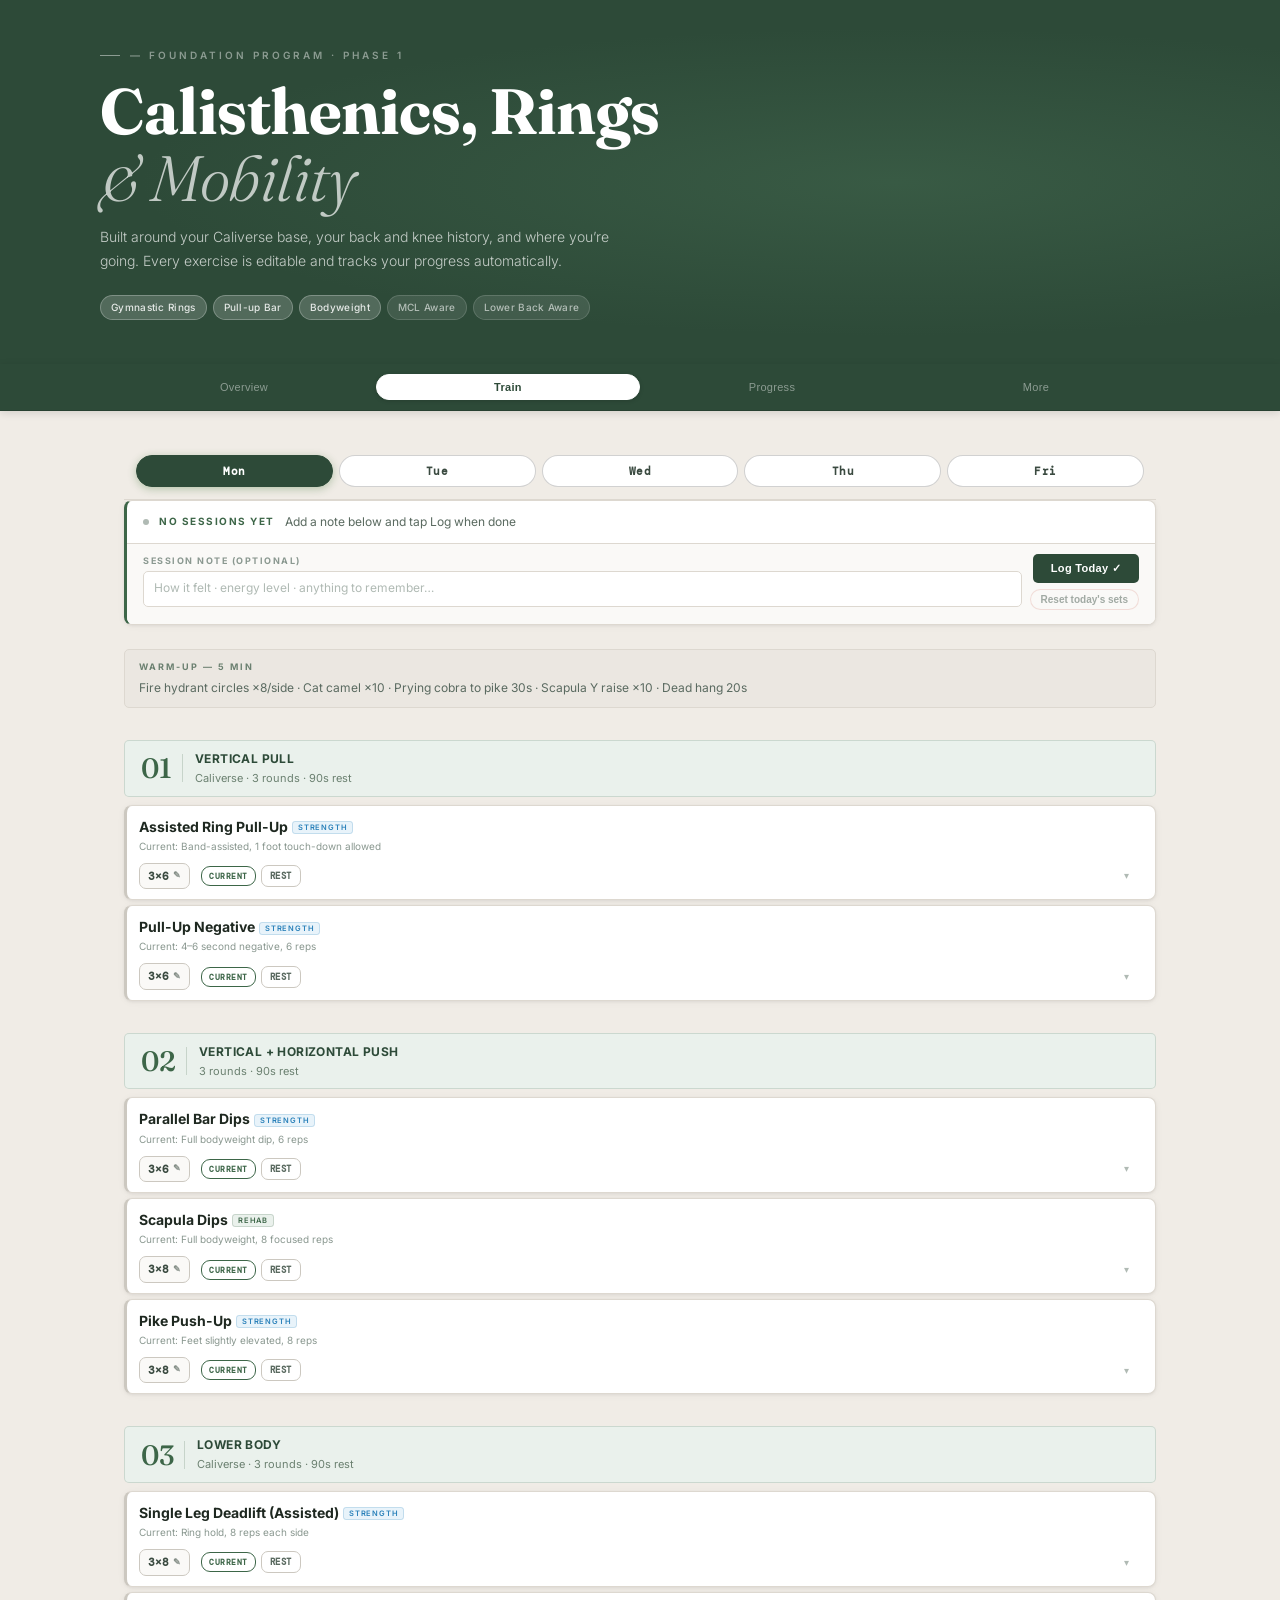
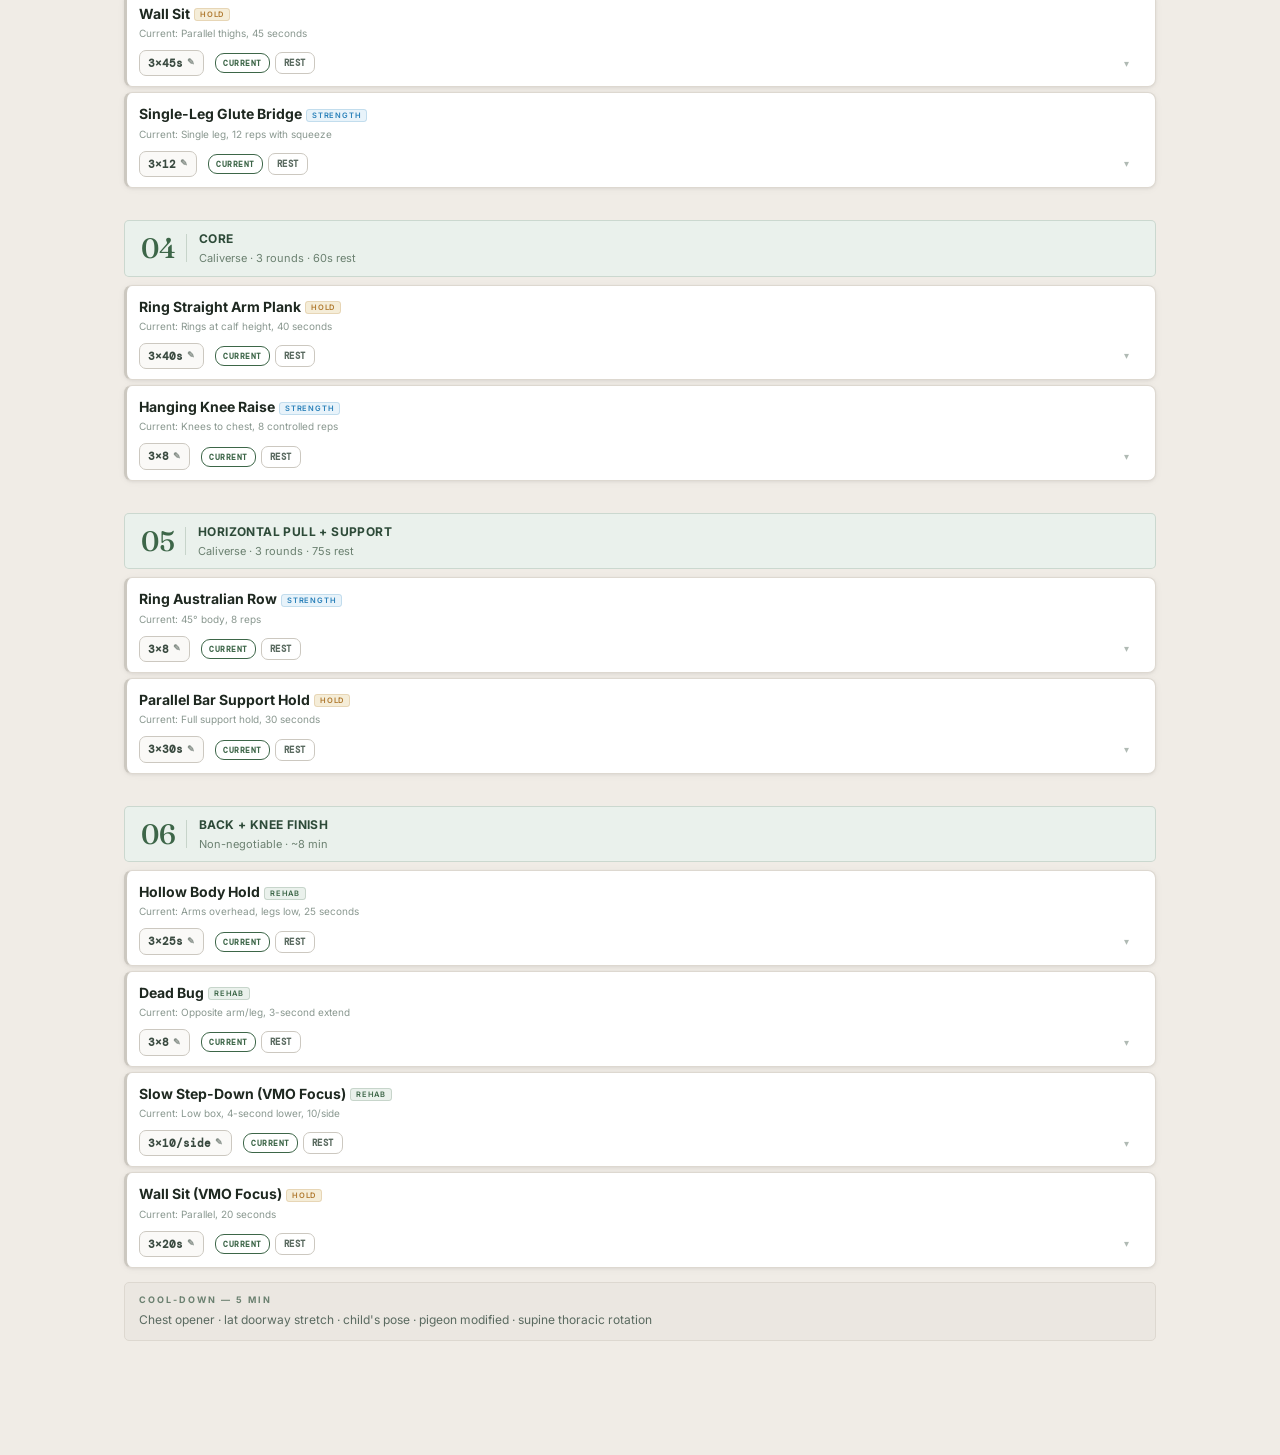
==== fighter-app.html @ eecbc91e "Add files via upload" ====
<!DOCTYPE html>
<html lang="en">
<head>
<meta charset="UTF-8">
<meta name="viewport" content="width=device-width, initial-scale=1.0, viewport-fit=cover, user-scalable=no">
<meta name="mobile-web-app-capable" content="yes">
<meta name="apple-mobile-web-app-capable" content="yes">
<meta name="apple-mobile-web-app-status-bar-style" content="black-translucent">
<meta name="apple-mobile-web-app-title" content="Fighter">
<meta name="theme-color" content="#2d4a38">
<link rel="manifest" href="[data-uri]">
<title>Fighter App</title>
<link href="https://fonts.googleapis.com/css2?family=Inter:wght@300;400;500;600;700&family=Fraunces:ital,opsz,wght@0,9..144,300;0,9..144,500;0,9..144,700;1,9..144,400&family=DM+Mono:wght@400;500&display=swap" rel="stylesheet">
<style>

:root {
  --bg:        #f0ece6;
  --bg2:       #ebe7e1;
  --surface:   #ffffff;
  --surface2:  #faf9f7;
  --border:    #ddd8d0;
  --border2:   #ccc8c0;
  --green-dk:  #2d4a38;
  --green-md:  #3d6648;
  --green-lt:  #5a8a68;
  --green-bg:  #eaf1ec;
  --green-bg2: #d8ead e;
  --sage:      #6b8070;
  --sage-lt:   #8fa89a;
  --stone:     #7a6e60;
  --stone-lt:  #a09888;
  --cream:     #f5f0e8;
  --text:      #1e2820;
  --text2:     #3a4a40;
  --text3:     #5a6a60;
  --muted:     #8a9890;
  --muted2:    #b0bab4;
  --amber:     #b07a30;
  --amber-bg:  #f5edd8;
  --red:       #c0392b;
  --red-bg:    #fdecea;
  --blue:      #2980b9;
  --blue-bg:   #e8f3fa;
  --r:         8px;
  --r-sm:      5px;
  --shadow:    0 1px 3px rgba(0,0,0,.06), 0 1px 8px rgba(0,0,0,.04);
  --shadow-md: 0 4px 16px rgba(0,0,0,.10), 0 1px 4px rgba(0,0,0,.06);
}
*,*::before,*::after { box-sizing: border-box; margin: 0; padding: 0; }
html { scroll-behavior: smooth; }
body { font-family: 'Inter', sans-serif; background: var(--bg); color: var(--text); min-height: 100vh; line-height: 1.5; font-size: 14px; }

/* ── HERO ── */
.hero {
  background: var(--green-dk);
  padding: 48px 32px 44px;
  position: relative; overflow: hidden;
}
.hero::after {
  content: ''; position: absolute; inset: 0;
  background: radial-gradient(ellipse at 70% 50%, rgba(90,138,104,.25) 0%, transparent 60%);
  pointer-events: none;
}
.hero-inner { max-width: 1080px; margin: 0 auto; position: relative; z-index: 1; }
.hero-eyebrow {
  font-size: 10px; font-weight: 600; letter-spacing: 3px; text-transform: uppercase;
  color: rgba(255,255,255,.45); margin-bottom: 14px;
  display: flex; align-items: center; gap: 10px;
}
.hero-eyebrow::before { content: ''; width: 20px; height: 1px; background: currentColor; }
.hero h1 {
  font-family: 'Fraunces', serif; font-weight: 700;
  font-size: clamp(38px, 5vw, 64px); line-height: 1.05;
  color: #fff; margin-bottom: 14px; letter-spacing: -.5px;
}
.hero h1 em { font-style: italic; font-weight: 300; color: rgba(255,255,255,.7); }
.hero-sub { font-size: 14px; color: rgba(255,255,255,.55); max-width: 520px; line-height: 1.7; margin-bottom: 22px; font-weight: 300; }
.hero p { font-size: 14px; color: rgba(255,255,255,.72); max-width: 520px; line-height: 1.7; margin-bottom: 22px; font-weight: 300; }
.hero-chips { display: flex; gap: 6px; flex-wrap: wrap; }
.chip {
  font-size: 10px; font-weight: 500; letter-spacing: .3px;
  padding: 4px 10px; border-radius: 20px;
  background: rgba(255,255,255,.1); color: rgba(255,255,255,.6);
  border: 1px solid rgba(255,255,255,.15);
}
.chip.hi { background: rgba(255,255,255,.18); color: rgba(255,255,255,.85); border-color: rgba(255,255,255,.25); }

/* ── NAV ── */
.nav {
  background: var(--green-dk);
  position: sticky; top: 0; z-index: 200;
  border-bottom: 1px solid rgba(0,0,0,.12);
  box-shadow: 0 2px 8px rgba(0,0,0,.12);
}
.nav-inner {
  max-width: 1080px; margin: 0 auto;
  padding: 10px 12px; display: flex; gap: 0;
  overflow-x: auto; scrollbar-width: none; align-items: center; justify-content: space-between;
}
.nav-inner::-webkit-scrollbar { display: none; }
.ntab {
  flex: 1; text-align: center; font-size: 11px; font-weight: 500; letter-spacing: .3px;
  padding: 6px 8px; border-radius: 20px; white-space: nowrap;
  background: none; border: 1px solid transparent; cursor: pointer;
  color: rgba(255,255,255,.45); transition: all .18s;
}
.ntab:hover { color: rgba(255,255,255,.85); border-color: rgba(255,255,255,.15); }
.ntab.on {
  background: #fff; color: var(--green-dk);
  font-weight: 700; border-color: #fff;
  box-shadow: 0 1px 4px rgba(0,0,0,.15);
}

/* ── LAYOUT ── */
.wrap { max-width: 1080px; margin: 0 auto; padding: 32px 24px 100px; }
.panel { display: none; }
.panel.on { display: block; animation: fadeUp .22s ease; }
@keyframes fadeUp { from { opacity:0; transform:translateY(8px); } to { opacity:1; transform:translateY(0); } }

/* ── PAGE TITLE ── */
.pt { margin-bottom: 28px; }
.pt-eyebrow {
  font-size: 10px; font-weight: 600; letter-spacing: 2.5px; text-transform: uppercase;
  color: var(--sage); margin-bottom: 6px;
}
.pt h2 {
  font-family: 'Fraunces', serif; font-size: 32px; font-weight: 500;
  color: var(--text); line-height: 1.1; margin-bottom: 8px;
}
.pt h2 em { font-style: italic; font-weight: 300; color: var(--green-md); }
.pt p { font-size: 13px; color: var(--text3); line-height: 1.7; max-width: 580px; font-weight: 400; }

/* ── SESSION BAR ── */
.sess-bar {
  background: var(--surface); border: 1px solid var(--border);
  border-radius: var(--r); margin-bottom: 24px;
  box-shadow: var(--shadow);
  border-left: 3px solid var(--green-md);
  overflow: hidden;
}
.sb-top {
  display: flex; align-items: center; gap: 10px; flex-wrap: wrap;
  padding: 12px 16px;
}
.sb-dot { width: 6px; height: 6px; border-radius: 50%; background: var(--green-md); flex-shrink: 0; }
.sb-label { font-size: 10px; font-weight: 700; letter-spacing: 1.5px; text-transform: uppercase; color: var(--green-md); }
.sb-val { font-size: 12px; color: var(--text3); flex: 1; }
.sb-date { font-family: 'DM Mono', monospace; font-size: 10px; color: var(--muted); }
.sb-btn-reset {
  font-size: 10px !important; opacity: .55; padding: 4px 10px !important;
  border-color: rgba(200,80,60,.3) !important; color: var(--text3) !important;
}
.sb-btn-reset:hover { opacity: .85 !important; }
.sb-btn {
  font-size: 11px; font-weight: 600; padding: 6px 14px; border-radius: 20px;
  border: 1px solid var(--border2); background: var(--surface2);
  color: var(--text3); cursor: pointer; transition: all .15s; white-space: nowrap;
}
.sb-btn:hover { border-color: var(--green-md); color: var(--green-md); }
.sb-btn.primary { background: var(--green-dk); color: #fff; border-color: var(--green-dk); }
.sb-btn.primary:hover { background: var(--green-md); }
/* Quick session notes */
.sb-note-row {
  padding: 0 16px 12px; display: flex; gap: 8px; align-items: flex-start;
  border-top: 1px solid var(--border);
  background: var(--surface2);
}
.sb-note-wrap { flex: 1; padding-top: 10px; }
.sb-note-lbl { font-size: 9px; font-weight: 700; letter-spacing: 1.5px; text-transform: uppercase; color: var(--muted); display: block; margin-bottom: 4px; }
.sb-note-input {
  width: 100%; background: var(--surface); border: 1px solid var(--border);
  border-radius: var(--r-sm); padding: 7px 10px; font-family: 'Inter', sans-serif;
  font-size: 12px; color: var(--text); outline: none; resize: none;
  transition: border-color .15s; line-height: 1.5; min-height: 36px;
}
.sb-note-input:focus { border-color: var(--green-md); }
.sb-note-input::placeholder { color: var(--muted2); }
.sb-log-btn {
  margin-top: 10px; flex-shrink: 0;
  font-size: 11px; font-weight: 700; padding: 8px 18px; border-radius: var(--r-sm);
  background: var(--green-dk); color: #fff; border: none; cursor: pointer;
  transition: background .15s; letter-spacing: .3px; white-space: nowrap;
}
.sb-log-btn:hover { background: var(--green-md); }
.sb-log-btn:disabled { background: var(--sage-lt); cursor: default; }

/* ── BLOCK HEADER ── */
.block { margin: 32px 0 0; }
.block-hd {
  background: var(--green-bg);
  border: 1px solid rgba(61,102,72,.18);
  border-radius: var(--r-sm); padding: 9px 16px;
  display: flex; align-items: center; gap: 10px;
  margin-bottom: 8px;
}
.block-num {
  font-family: 'Fraunces', serif; font-size: 28px; font-weight: 500;
  color: var(--green-md); line-height: 1; flex-shrink: 0;
  padding-right: 10px; border-right: 1px solid rgba(61,102,72,.2);
  margin-right: 2px;
}
.block-info { flex: 1; min-width: 0; }
.block-title { font-size: 12px; font-weight: 700; color: var(--green-dk); letter-spacing: .4px; text-transform: uppercase; }
.block-meta { font-size: 11px; color: var(--sage); margin-top: 2px; }
.block-note {
  font-size: 12px; color: var(--text3); padding: 8px 14px;
  border-left: 3px solid var(--border2); background: var(--surface2);
  border-radius: 0 var(--r-sm) var(--r-sm) 0; margin-bottom: 8px; line-height: 1.6;
  font-style: italic;
}
.block-note.danger { border-left-color: var(--red); background: var(--red-bg); color: #8a3028; }

/* ── EXERCISE CARD ── */
.exlist { display: flex; flex-direction: column; gap: 5px; }

.ex {
  background: var(--surface);
  border: 1px solid var(--border);
  border-radius: var(--r);
  border-left: 3px solid var(--border2);
  box-shadow: var(--shadow);
  transition: border-left-color .15s, box-shadow .15s;
  overflow: hidden;
}
.ex:hover { border-left-color: var(--sage-lt); }
.ex.open { border-left-color: var(--green-md); }
.ex.added { border-left-color: var(--green-lt); }
.ex.added.open { border-left-color: var(--green-dk); }

/* Card header row */
.ex-hd {
  display: grid;
  grid-template-columns: 20px 1fr auto auto auto auto;
  align-items: center; gap: 0;
  cursor: pointer; user-select: none;
  padding: 0;
}
.ex-star { font-size: 9px; color: var(--green-lt); padding: 0 0 0 14px; }
.ex-star.plain { color: var(--muted2); font-size: 12px; }

.ex-name-col { padding: 13px 10px; min-width: 0; }
.ex-name {
  font-size: 13px; font-weight: 600; color: var(--text);
  display: flex; align-items: center; gap: 6px; flex-wrap: wrap;
}
.added-tag {
  font-size: 8px; font-weight: 700; letter-spacing: 1px; text-transform: uppercase;
  padding: 2px 6px; border-radius: 2px;
  background: var(--green-bg); color: var(--green-md);
  border: 1px solid rgba(61,102,72,.2);
}
.ex-type-badge {
  font-size: 8px; font-weight: 600; letter-spacing: .8px; text-transform: uppercase;
  padding: 2px 6px; border-radius: 3px; border: 1px solid; white-space: nowrap;
}
.et-strength    { background: var(--blue-bg);  color: var(--blue);     border-color: rgba(41,128,185,.2); }
.et-hold        { background: var(--amber-bg); color: var(--amber);    border-color: rgba(176,122,48,.2); }
.et-rehab       { background: var(--green-bg); color: var(--green-md); border-color: rgba(61,102,72,.2); }
.et-skill       { background: #f3eefa;         color: #6a3fa0;         border-color: rgba(106,63,160,.2); }
.et-mobility    { background: #fef3e8;         color: #a06020;         border-color: rgba(160,96,32,.2); }
.et-conditioning{ background: var(--bg2);      color: var(--stone);    border-color: var(--border2); }

.ex-sub-line { font-size: 11px; color: var(--muted); margin-top: 2px; }

/* Next target row — always visible on card */
.ex-target-row {
  padding: 0 10px 11px; display: none;
}
.ex-target-row.visible { display: block; }
.ex-target-pill {
  display: inline-flex; align-items: center; gap: 5px;
  font-size: 10px; font-weight: 600; letter-spacing: .3px;
  color: var(--green-md); background: var(--green-bg);
  border: 1px solid rgba(61,102,72,.2); border-radius: 12px;
  padding: 3px 9px;
}
.ex-target-pill .arrow { font-size: 9px; opacity: .7; }

/* Last session mini-row */
.ex-last-row {
  display: none; align-items: center; gap: 8px;
  padding: 6px 14px; background: var(--bg2);
  border-top: 1px solid var(--border);
  font-size: 11px;
}
.ex-last-row.visible { display: flex; }
.lr-lbl { font-size: 9px; font-weight: 700; letter-spacing: 1px; text-transform: uppercase; color: var(--sage); flex-shrink: 0; }
.lr-vol { font-family: 'DM Mono', monospace; font-size: 10px; color: var(--text2); font-weight: 500; }
.lr-int { font-size: 10px; color: var(--text3); }
.lr-date { font-size: 10px; color: var(--muted); margin-left: auto; }
.lr-note { font-size: 10px; color: var(--muted); font-style: italic; overflow: hidden; text-overflow: ellipsis; white-space: nowrap; max-width: 180px; }

/* Vol edit button */
.ex-vol-btn {
  font-family: 'DM Mono', monospace; font-size: 11px; font-weight: 500;
  color: var(--green-md); background: var(--green-bg);
  border: 1px solid rgba(61,102,72,.2); border-radius: 4px;
  padding: 4px 10px; cursor: pointer; transition: all .15s;
  display: flex; align-items: center; gap: 4px; white-space: nowrap;
  margin-right: 6px;
}
.ex-vol-btn:hover { background: #d8eade; border-color: var(--green-md); }
.ex-vol-btn .pencil { font-size: 9px; opacity: .6; }

.ex-intensity-btn {
  font-size: 13px; padding: 0 8px; background: none; border: none;
  cursor: pointer; opacity: .35; transition: opacity .15s; color: var(--text);
}
.ex-intensity-btn:hover { opacity: 1; }
.ex-chevron { font-size: 10px; color: var(--muted2); padding: 0 14px 0 4px; transition: transform .18s; }
.ex.open .ex-chevron { transform: rotate(180deg); color: var(--green-md); }

/* Expanded body */
.ex-body { display: none; border-top: 1px solid var(--border); background: var(--surface2); }
.ex.open .ex-body { display: block; }

/* Tabs inside card */
.ex-tabs { display: flex; border-bottom: 1px solid var(--border); padding: 0 16px; }
.ex-tab {
  font-size: 11px; font-weight: 500; padding: 9px 12px;
  background: none; border: none; cursor: pointer;
  color: var(--muted); border-bottom: 2px solid transparent;
  transition: all .15s; letter-spacing: .2px;
}
.ex-tab.on { color: var(--green-md); border-bottom-color: var(--green-md); }

/* Tab panes */
.ex-pane { display: none; padding: 16px 18px 14px; }
.ex-pane.on { display: block; }

.ex-coaching { font-size: 13px; color: var(--text2); line-height: 1.75; margin-bottom: 10px; }
.ex-why {
  font-size: 12px; color: var(--text3); padding: 8px 12px;
  border-left: 2px solid var(--border2); border-radius: 0 3px 3px 0;
  background: var(--bg2); margin-bottom: 10px; line-height: 1.6; font-style: italic;
}
.ex-why strong { font-style: normal; color: var(--green-md); }

/* Progress rule */
.prog-rule {
  background: var(--green-bg); border-radius: var(--r-sm);
  padding: 10px 14px; margin-bottom: 10px;
}
.prog-rule-lbl {
  font-size: 9px; font-weight: 700; letter-spacing: 2px; text-transform: uppercase;
  color: var(--green-md); margin-bottom: 4px;
}
.prog-rule-txt { font-size: 12px; color: var(--text2); line-height: 1.65; }
.prog-next {
  margin-top: 8px; display: flex; align-items: center; gap: 6px;
  padding-top: 8px; border-top: 1px solid rgba(61,102,72,.15);
}
.prog-next-lbl { font-size: 9px; font-weight: 700; letter-spacing: 1.5px; text-transform: uppercase; color: var(--sage); }
.prog-next-val {
  font-size: 11px; font-weight: 700; color: var(--green-dk);
  background: #d0e8d8; padding: 2px 9px; border-radius: 10px;
}

/* YouTube */
.yt-row { display: flex; align-items: center; gap: 8px; margin-top: 10px; }
.yt-link {
  display: inline-flex; align-items: center; gap: 5px;
  font-size: 10px; font-weight: 600; letter-spacing: .3px;
  color: #c0392b; text-decoration: none;
  padding: 5px 12px; border: 1px solid rgba(192,57,43,.25);
  border-radius: 4px; background: rgba(192,57,43,.04);
  transition: all .15s;
}
.yt-link:hover { background: rgba(192,57,43,.1); border-color: #c0392b; }
.yt-icon { width: 11px; height: 11px; fill: currentColor; }
.yt-note { font-size: 10px; color: var(--muted); font-style: italic; }

/* Notes area */
.notes-area {
  width: 100%; min-height: 80px; background: var(--surface);
  border: 1px solid var(--border); border-radius: var(--r-sm);
  padding: 10px 12px; color: var(--text); font-family: 'Inter', sans-serif;
  font-size: 13px; line-height: 1.65; outline: none; resize: vertical;
  transition: border-color .15s; display: block;
}
.notes-area:focus { border-color: var(--green-md); }
.notes-area::placeholder { color: var(--muted2); }
.notes-lbl { font-size: 9px; font-weight: 700; letter-spacing: 1.5px; text-transform: uppercase; color: var(--muted); margin-bottom: 6px; }
.notes-save {
  margin-top: 8px; font-size: 10px; font-weight: 600; letter-spacing: .5px;
  background: none; border: none; cursor: pointer; color: var(--muted);
  padding: 2px 0; transition: color .15s;
}
.notes-save:hover { color: var(--green-md); }
.notes-save.saved { color: var(--green-md); }

/* Edit tab */
.edit-grid { display: grid; grid-template-columns: 1fr 1fr; gap: 12px; margin-bottom: 12px; }
@media(max-width:440px) { .edit-grid { grid-template-columns: 1fr; } }
.edit-field label {
  font-size: 9px; font-weight: 700; letter-spacing: 1.5px; text-transform: uppercase;
  color: var(--muted); display: block; margin-bottom: 5px;
}
.edit-field input, .edit-field select {
  width: 100%; background: var(--surface); border: 1px solid var(--border2);
  border-radius: var(--r-sm); padding: 8px 10px; font-family: 'DM Mono', monospace;
  font-size: 12px; color: var(--text); outline: none; transition: border-color .15s;
}
.edit-field input:focus, .edit-field select:focus { border-color: var(--green-md); }
.edit-field select option { background: var(--surface); }
.apply-btn {
  font-size: 12px; font-weight: 600; padding: 8px 20px; border-radius: var(--r-sm);
  background: var(--green-dk); color: #fff; border: none; cursor: pointer; transition: background .15s;
}
.apply-btn:hover { background: var(--green-md); }

/* ── WARMUP STRIP ── */
.wcu {
  background: var(--bg2); border: 1px solid var(--border);
  border-radius: var(--r-sm); padding: 10px 14px; margin: 14px 0;
  font-size: 12px; color: var(--text3); line-height: 1.6;
}
.wcu strong {
  font-size: 9px; font-weight: 700; letter-spacing: 2px; text-transform: uppercase;
  color: var(--sage); display: block; margin-bottom: 3px;
}

/* ── OVERVIEW CARDS ── */
.week-grid { display: grid; grid-template-columns: repeat(7,1fr); gap: 6px; margin-bottom: 28px; }
@media(max-width:640px) { .week-grid { grid-template-columns: repeat(4,1fr); } }
.wday {
  background: var(--surface); border: 1px solid var(--border);
  border-radius: var(--r); padding: 12px 8px; text-align: center;
  cursor: pointer; transition: all .18s; border-top: 3px solid var(--border);
  box-shadow: var(--shadow);
}
.wday:hover:not(.rest) { border-top-color: var(--green-md); transform: translateY(-2px); box-shadow: var(--shadow-md); }
.wday.rest { opacity: .4; cursor: default; }
.wday-name { font-size: 9px; font-weight: 700; letter-spacing: 1.5px; text-transform: uppercase; color: var(--muted); margin-bottom: 6px; }
.wday-type { font-size: 12px; font-weight: 600; color: var(--text); line-height: 1.2; margin-bottom: 4px; }
.wday-dur { font-size: 10px; color: var(--muted); }

.two-col { display: grid; grid-template-columns: 1fr 1fr; gap: 12px; margin: 16px 0; }
@media(max-width:560px) { .two-col { grid-template-columns: 1fr; } }
.info-card {
  background: var(--surface); border: 1px solid var(--border);
  border-radius: var(--r); padding: 18px; box-shadow: var(--shadow);
}
.info-card h4 {
  font-size: 12px; font-weight: 700; color: var(--green-dk);
  letter-spacing: .3px; margin-bottom: 6px; text-transform: uppercase; letter-spacing: 1px;
}
.info-card p { font-size: 13px; color: var(--text3); line-height: 1.7; font-weight: 300; }

/* Freq table */
.freq-wrap { overflow-x: auto; margin: 16px 0; border-radius: var(--r); box-shadow: var(--shadow); }
.freq-table { width: 100%; border-collapse: collapse; background: var(--surface); }
.freq-table th {
  background: var(--green-bg); color: var(--green-md);
  font-size: 9px; font-weight: 700; letter-spacing: 2px; text-transform: uppercase;
  padding: 10px 12px; text-align: center; border-bottom: 1px solid rgba(61,102,72,.15);
}
.freq-table th:first-child { text-align: left; }
.freq-table td { padding: 10px 12px; border-bottom: 1px solid var(--border); text-align: center; }
.freq-table td:first-child { text-align: left; font-size: 12px; color: var(--text2); }
.freq-table tr:last-child td { border-bottom: none; }
.fhi { color: var(--green-md); font-weight: 700; font-size: 14px; }
.flo { color: var(--sage); font-size: 13px; }
.fno { color: var(--border2); }

/* Phase cards */
.phase-grid { display: grid; grid-template-columns: repeat(4,1fr); gap: 10px; margin: 16px 0; }
@media(max-width:600px) { .phase-grid { grid-template-columns: repeat(2,1fr); } }
.phase-card {
  background: var(--surface); border: 1px solid var(--border); border-radius: var(--r);
  padding: 16px; border-top: 3px solid var(--border2); box-shadow: var(--shadow);
  transition: border-top-color .18s;
}
.phase-card:hover { border-top-color: var(--green-md); }
.phase-n { font-family: 'Fraunces', serif; font-size: 40px; color: var(--border2); line-height: 1; margin-bottom: 4px; font-weight: 300; }
.phase-t { font-size: 9px; font-weight: 700; letter-spacing: 2px; text-transform: uppercase; color: var(--green-md); margin-bottom: 8px; }
.phase-f { font-size: 12px; color: var(--text2); line-height: 1.55; margin-bottom: 6px; }
.phase-g { font-size: 11px; color: var(--muted); font-style: italic; line-height: 1.5; }

/* Diet cards */
.diet-grid { display: grid; grid-template-columns: repeat(3,1fr); gap: 8px; margin: 16px 0; }
@media(max-width:560px) { .diet-grid { grid-template-columns: 1fr; } }
.diet-card { background: var(--surface); border: 1px solid var(--border); border-radius: var(--r); padding: 14px 16px; box-shadow: var(--shadow); }
.diet-tag { font-size: 9px; font-weight: 700; letter-spacing: 1.5px; text-transform: uppercase; color: var(--sage); margin-bottom: 4px; }
.diet-label { font-size: 15px; font-weight: 600; color: var(--text); margin-bottom: 4px; }
.diet-text { font-size: 12px; color: var(--text3); line-height: 1.6; }

/* Skill ladders */
.ladder { background: var(--surface); border: 1px solid var(--border); border-radius: var(--r); overflow: hidden; margin: 12px 0; box-shadow: var(--shadow); }
.ladder-hd {
  padding: 12px 18px; background: var(--green-bg);
  border-bottom: 1px solid rgba(61,102,72,.15);
  display: flex; align-items: center; gap: 10px;
}
.ladder-hd-title { font-size: 14px; font-weight: 700; color: var(--green-dk); flex: 1; }
.ladder-target { font-size: 11px; color: var(--sage); font-style: italic; }
.ladder-step { display: flex; align-items: flex-start; gap: 12px; padding: 12px 18px; border-bottom: 1px solid var(--border); }
.ladder-step:last-child { border-bottom: none; }
.step-dot {
  width: 28px; height: 28px; border-radius: 50%; flex-shrink: 0; margin-top: 1px;
  display: flex; align-items: center; justify-content: center;
  font-size: 10px; font-weight: 700;
}
.step-dot.now { background: var(--green-dk); color: #fff; }
.step-dot.future { background: var(--bg2); border: 1px solid var(--border2); color: var(--muted); }
.step-dot.goal { background: var(--green-bg); border: 1px dashed var(--green-md); color: var(--green-md); font-size: 14px; }
.step-text { font-size: 13px; color: var(--text2); padding-top: 5px; line-height: 1.5; }
.step-text strong { color: var(--text); font-weight: 600; }
.here-pill {
  font-size: 8px; font-weight: 700; letter-spacing: 1px; text-transform: uppercase;
  padding: 2px 7px; border-radius: 10px;
  background: var(--green-dk); color: #fff; margin-left: 8px; vertical-align: middle;
}

/* Strategy */
.ex-key-table { width: 100%; border-collapse: collapse; border-radius: var(--r); overflow: hidden; box-shadow: var(--shadow); }
.ex-key-table tr { border-bottom: 1px solid var(--border); }
.ex-key-table tr:last-child { border-bottom: none; }
.ex-key-table td { padding: 11px 14px; font-size: 13px; vertical-align: top; }
.ex-key-table td:first-child { font-size: 12px; font-weight: 700; color: var(--green-dk); width: 210px; background: var(--green-bg); }
.ex-key-table td:last-child { color: var(--text2); line-height: 1.65; background: var(--surface); }

/* Callout */
.callout {
  background: var(--surface); border: 1px solid var(--border);
  border-left: 3px solid var(--green-md); border-radius: 0 var(--r) var(--r) 0;
  padding: 16px 18px; margin: 16px 0; box-shadow: var(--shadow);
}
.callout h4 { font-size: 12px; font-weight: 700; color: var(--green-dk); text-transform: uppercase; letter-spacing: 1px; margin-bottom: 8px; }
.callout li { font-size: 13px; color: var(--text2); line-height: 1.7; padding: 2px 0 2px 16px; position: relative; list-style: none; }
.callout li::before { content: '→'; position: absolute; left: 0; color: var(--sage); font-size: 11px; top: 4px; }

/* Prompt */
.prompt-box {
  background: var(--surface); border: 1px solid var(--border); border-radius: var(--r);
  padding: 24px; font-family: 'DM Mono', monospace; font-size: 12px; line-height: 1.85;
  border-left: 3px solid var(--green-md); box-shadow: var(--shadow); overflow-x: auto;
}
.pc { color: var(--muted); }
.pv { color: var(--text2); }
.pk { color: var(--green-md); font-weight: 500; }
.py { color: var(--amber); }
.copy-btn {
  font-size: 12px; font-weight: 600; padding: 8px 20px; border-radius: var(--r-sm);
  background: var(--green-dk); color: #fff; border: none; cursor: pointer;
  transition: background .15s; margin-top: 14px; float: right;
}
.copy-btn:hover { background: var(--green-md); }

/* Divider */
.rule { height: 1px; background: var(--border); margin: 28px 0; }
.gap { height: 14px; }

/* ── MODALS ── */
.modal-overlay {
  position: fixed; inset: 0; background: rgba(30,40,32,.5);
  z-index: 500; display: none; align-items: center; justify-content: center;
  padding: 20px; backdrop-filter: blur(2px);
}
.modal-overlay.open { display: flex; }

.modal-box {
  background: var(--surface); border: 1px solid var(--border);
  border-radius: var(--r); box-shadow: var(--shadow-md);
  width: 100%; overflow: hidden;
  border-top: 3px solid var(--green-md);
}
.modal-hd {
  padding: 18px 22px 14px; border-bottom: 1px solid var(--border);
  display: flex; align-items: center; gap: 10px;
}
.modal-hd h3 { font-size: 17px; font-weight: 700; color: var(--text); flex: 1; }
.modal-close { background: none; border: none; font-size: 18px; color: var(--muted); cursor: pointer; padding: 2px 4px; }
.modal-close:hover { color: var(--text); }
.modal-body { padding: 18px 22px 22px; max-height: 70vh; overflow-y: auto; }
.modal-btns { display: flex; gap: 8px; justify-content: flex-end; margin-top: 16px; }
.btn-cancel {
  font-size: 12px; font-weight: 600; padding: 8px 16px; border-radius: var(--r-sm);
  background: none; border: 1px solid var(--border2); color: var(--text3); cursor: pointer;
}
.btn-confirm {
  font-size: 12px; font-weight: 600; padding: 8px 20px; border-radius: var(--r-sm);
  background: var(--green-dk); color: #fff; border: none; cursor: pointer;
}
.btn-confirm:hover { background: var(--green-md); }

/* Intensity options */
.int-opts { display: flex; flex-direction: column; gap: 6px; margin-bottom: 4px; }
.int-opt {
  background: var(--surface2); border: 1px solid var(--border);
  border-radius: var(--r-sm); padding: 11px 14px; cursor: pointer; transition: all .15s;
}
.int-opt:hover { border-color: var(--green-lt); }
.int-opt.selected { border-color: var(--green-md); background: var(--green-bg); }
.int-opt-lbl { font-size: 13px; font-weight: 600; color: var(--text); margin-bottom: 2px; }
.int-opt-desc { font-size: 12px; color: var(--text3); }

/* Vol modal */
.vol-grid { display: grid; grid-template-columns: 1fr 1fr; gap: 12px; margin-bottom: 4px; }
.vol-field label { font-size: 9px; font-weight: 700; letter-spacing: 1.5px; text-transform: uppercase; color: var(--muted); display: block; margin-bottom: 5px; }
.vol-field input { width: 100%; background: var(--surface2); border: 1px solid var(--border2); border-radius: var(--r-sm); padding: 10px 12px; font-family: 'DM Mono', monospace; font-size: 15px; color: var(--text); text-align: center; outline: none; transition: border-color .15s; }
.vol-field input:focus { border-color: var(--green-md); }

/* Progression summary modal */
.prog-summary { display: flex; flex-direction: column; gap: 8px; }
.prog-item {
  background: var(--green-bg); border-radius: var(--r-sm);
  padding: 10px 14px; display: flex; align-items: flex-start; gap: 10px;
}
.prog-item-name { font-size: 12px; font-weight: 600; color: var(--text); flex: 1; }
.prog-item-body { font-size: 12px; color: var(--text3); line-height: 1.5; }
.prog-item-next {
  font-size: 11px; font-weight: 700; color: var(--green-dk);
  background: #d0e8d8; padding: 2px 8px; border-radius: 10px;
  white-space: nowrap; margin-top: 2px; display: inline-block;
}
.prog-modal-note { font-size: 12px; color: var(--text3); font-style: italic; margin-top: 8px; line-height: 1.6; }

/* Log history modal */
.log-day { margin-bottom: 18px; }
.log-day-hd {
  font-size: 9px; font-weight: 700; letter-spacing: 2px; text-transform: uppercase;
  color: var(--sage); padding-bottom: 8px; border-bottom: 1px solid var(--border);
  margin-bottom: 8px; display: flex; justify-content: space-between; align-items: center;
}
.log-day-hd span:last-child { text-transform: capitalize; color: var(--text3); letter-spacing: 0; font-size: 11px; font-weight: 500; }
.log-entry { display: grid; grid-template-columns: 1fr auto; gap: 4px; padding: 7px 0; border-bottom: 1px solid var(--border); }
.log-entry:last-child { border-bottom: none; }
.log-name { font-size: 12px; color: var(--text2); font-weight: 500; }
.log-vol { font-family: 'DM Mono', monospace; font-size: 10px; color: var(--green-md); white-space: nowrap; }
.log-note { font-size: 11px; color: var(--muted); font-style: italic; grid-column: 1; }
.log-empty { font-size: 13px; color: var(--muted); font-style: italic; padding: 20px 0; text-align: center; }
.danger-link { font-size: 10px; color: rgba(192,57,43,.5); background: none; border: none; cursor: pointer; padding: 4px 0; margin-top: 8px; transition: color .15s; }
.danger-link:hover { color: var(--red); }

/* Toast */
#fp-toast {
  position: fixed; bottom: 24px; left: 50%; transform: translateX(-50%);
  background: var(--green-dk); color: #fff; padding: 10px 22px; border-radius: 20px;
  font-size: 12px; font-weight: 600; letter-spacing: .3px;
  z-index: 9999; opacity: 0; transition: opacity .3s; pointer-events: none;
  box-shadow: var(--shadow-md);
}

/* ══════════════════════════════════════════
   TRAINING ARC — RPG OVERLAY SYSTEM
══════════════════════════════════════════ */
.arc-card {
  background: var(--green-dk); border-radius: var(--r);
  overflow: hidden; margin-bottom: 28px;
  box-shadow: var(--shadow-md); position: relative;
}
.arc-card::before {
  content: ''; position: absolute; inset: 0;
  background: radial-gradient(ellipse at 88% 0%, rgba(90,160,100,.22) 0%, transparent 55%);
  pointer-events: none;
}

/* Top row */
.arc-top {
  padding: 18px 20px 12px;
  display: flex; gap: 14px; align-items: flex-start;
  position: relative; z-index: 1;
}
.arc-emblem {
  width: 54px; height: 54px; flex-shrink: 0; border-radius: 50%;
  background: rgba(255,255,255,.08); border: 1.5px solid rgba(255,255,255,.16);
  display: flex; align-items: center; justify-content: center; font-size: 24px;
  box-shadow: 0 0 18px rgba(90,160,100,.28);
}
.arc-top-info { flex: 1; min-width: 0; }
.arc-eyebrow {
  font-size: 9px; font-weight: 600; letter-spacing: 2.5px; text-transform: uppercase;
  color: rgba(255,255,255,.35); margin-bottom: 4px;
}
.arc-name {
  font-family: 'Fraunces', serif; font-size: 22px; font-weight: 600;
  color: #fff; line-height: 1.1; margin-bottom: 5px;
}
.arc-meta-row { display: flex; align-items: center; gap: 6px; flex-wrap: wrap; }
.arc-class-pill {
  font-size: 9px; font-weight: 700; letter-spacing: 1.5px; text-transform: uppercase;
  padding: 3px 10px; border-radius: 12px;
  background: rgba(255,255,255,.13); color: rgba(255,255,255,.82);
  border: 1px solid rgba(255,255,255,.18);
}
.arc-arc-title { font-size: 10px; color: rgba(255,255,255,.38); font-style: italic; }
.arc-top-right { text-align: right; flex-shrink: 0; min-width: 52px; }
.arc-streak-num {
  font-family: 'Fraunces', serif; font-size: 34px; font-weight: 600;
  color: #f5c842; line-height: 1;
}
.arc-streak-sub { font-size: 8px; color: rgba(255,255,255,.3); letter-spacing: 1px; text-transform: uppercase; margin-top: 1px; }

/* XP */
.arc-xp-wrap { padding: 0 20px 14px; position: relative; z-index: 1; }
.arc-xp-meta { display: flex; justify-content: space-between; margin-bottom: 5px; }
.arc-xp-lbl { font-size: 9px; color: rgba(255,255,255,.35); letter-spacing: 1px; text-transform: uppercase; font-family: 'DM Mono', monospace; }
.arc-xp-count { font-family: 'DM Mono', monospace; font-size: 10px; color: rgba(255,255,255,.48); }
.arc-xp-track { height: 6px; background: rgba(0,0,0,.3); border-radius: 3px; overflow: hidden; }
.arc-xp-fill {
  height: 100%; border-radius: 3px;
  background: linear-gradient(90deg, #3d8840, #74d050);
  transition: width .9s cubic-bezier(.4,0,.2,1); position: relative;
}
.arc-xp-fill::after {
  content: ''; position: absolute; top: 0; right: 0;
  width: 3px; height: 100%; background: rgba(255,255,255,.45); border-radius: 2px;
}

/* Stats */
.arc-stats {
  display: grid; grid-template-columns: repeat(3,1fr);
  border-top: 1px solid rgba(255,255,255,.07);
  position: relative; z-index: 1;
}
.arc-stat { padding: 11px 14px; border-right: 1px solid rgba(255,255,255,.05); }
.arc-stat:last-child { border-right: none; }
.arc-stat-lbl {
  font-size: 8px; font-weight: 600; letter-spacing: 1.5px; text-transform: uppercase;
  color: rgba(255,255,255,.3); margin-bottom: 5px; font-family: 'DM Mono', monospace;
}
.arc-stat-track { height: 4px; background: rgba(0,0,0,.3); border-radius: 2px; overflow: hidden; margin-bottom: 4px; }
.arc-stat-fill { height: 100%; border-radius: 2px; transition: width .6s; }
.arc-stat-val { font-family: 'DM Mono', monospace; font-size: 10px; color: rgba(255,255,255,.58); }
.arc-stat.dim .arc-stat-fill { opacity: .35; }
.arc-stat.dim .arc-stat-val { color: rgba(255,255,255,.25); }
.arc-stat.dim .arc-stat-lbl::after { content: ' ↓'; color: #f5a050; }

/* Insight line */
.arc-insight {
  padding: 8px 20px 12px; font-size: 10px; color: rgba(255,255,255,.3);
  font-style: italic; position: relative; z-index: 1;
  border-top: 1px solid rgba(255,255,255,.05);
  display: flex; align-items: center; gap: 6px;
}

/* Expand toggle */
.arc-toggle {
  width: 100%; background: rgba(0,0,0,.18); border: none; cursor: pointer;
  padding: 9px 20px; color: rgba(255,255,255,.3); font-size: 10px;
  font-family: 'DM Mono', monospace; letter-spacing: 1.5px; text-transform: uppercase;
  display: flex; align-items: center; justify-content: center; gap: 6px;
  transition: background .15s; border-top: 1px solid rgba(255,255,255,.06);
  position: relative; z-index: 1;
}
.arc-toggle:hover { background: rgba(0,0,0,.28); color: rgba(255,255,255,.5); }
.arc-chevron { font-style: normal; font-size: 9px; transition: transform .2s; display: inline-block; }
.arc-card.open .arc-chevron { transform: rotate(180deg); }

/* Expanded sections */
.arc-expanded { display: none; position: relative; z-index: 1; }
.arc-card.open .arc-expanded { display: block; }

/* Calendar */
.arc-cal {
  padding: 16px 20px;
  border-top: 1px solid rgba(255,255,255,.07);
}
.arc-cal-hd {
  display: flex; justify-content: space-between; align-items: baseline;
  margin-bottom: 10px;
}
.arc-cal-month { font-family: 'Fraunces', serif; font-size: 16px; font-weight: 500; color: rgba(255,255,255,.75); }
.arc-cal-totals { font-size: 9px; color: rgba(255,255,255,.3); font-family: 'DM Mono', monospace; }
.arc-cal-totals span { color: rgba(255,255,255,.6); }
.arc-cal-dow {
  display: grid; grid-template-columns: repeat(7,1fr); gap: 3px; margin-bottom: 3px;
}
.arc-cal-dow-lbl {
  font-size: 8px; font-weight: 600; text-align: center;
  color: rgba(255,255,255,.22); font-family: 'DM Mono', monospace;
}
.arc-cal-grid { display: grid; grid-template-columns: repeat(7,1fr); gap: 3px; }
.arc-day {
  aspect-ratio: 1; border-radius: 4px; font-size: 8px; font-weight: 600;
  font-family: 'DM Mono', monospace;
  display: flex; align-items: center; justify-content: center;
}
.arc-day.empty   { background: transparent; }
.arc-day.logged  { background: rgba(70,150,55,.8); color: #e0ffd8; }
.arc-day.rest    { background: rgba(255,255,255,.05); color: rgba(255,255,255,.18); }
.arc-day.missed  { background: rgba(190,55,35,.22); color: rgba(220,100,80,.65); }
.arc-day.today   { background: rgba(80,180,55,.95); color: #fff; box-shadow: 0 0 0 1.5px rgba(140,230,80,.65); }
.arc-day.future  { background: transparent; color: rgba(255,255,255,.07); }
.arc-cal-legend {
  display: flex; gap: 10px; margin-top: 8px; flex-wrap: wrap;
}
.arc-legend-item {
  display: flex; align-items: center; gap: 4px;
  font-size: 9px; color: rgba(255,255,255,.3); font-family: 'DM Mono', monospace;
}
.arc-legend-dot { width: 8px; height: 8px; border-radius: 2px; flex-shrink: 0; }

/* Milestones */
.arc-milestones { padding: 14px 20px 18px; border-top: 1px solid rgba(255,255,255,.07); }
.arc-ms-title {
  font-size: 9px; font-weight: 600; letter-spacing: 2px; text-transform: uppercase;
  color: rgba(255,255,255,.28); font-family: 'DM Mono', monospace; margin-bottom: 10px;
}
.arc-ms-list { display: flex; flex-direction: column; gap: 5px; }
.arc-ms {
  display: flex; align-items: center; gap: 10px; padding: 9px 12px;
  border-radius: 5px; background: rgba(0,0,0,.18);
  border: 1px solid rgba(255,255,255,.05);
}
.arc-ms.done { background: rgba(70,150,55,.12); border-color: rgba(70,150,55,.22); }
.arc-ms-icon { font-size: 15px; width: 22px; text-align: center; flex-shrink: 0; }
.arc-ms-body { flex: 1; min-width: 0; }
.arc-ms-name { font-size: 11px; font-weight: 600; color: rgba(255,255,255,.5); }
.arc-ms.done .arc-ms-name { color: rgba(255,255,255,.82); }
.arc-ms-sub { font-size: 10px; color: rgba(255,255,255,.25); font-style: italic; margin-top: 1px; }
.arc-ms-tag {
  font-size: 8px; font-weight: 700; letter-spacing: .8px; padding: 2px 8px;
  border-radius: 10px; flex-shrink: 0;
}
.arc-ms-tag.done { background: rgba(70,150,55,.3); color: rgba(130,220,90,.85); }
.arc-ms-tag.locked { background: rgba(255,255,255,.06); color: rgba(255,255,255,.22); }

/* Starter picker overlay */
.arc-starter-overlay {
  position: fixed; inset: 0; background: rgba(10,22,14,.93);
  z-index: 2000; display: flex; align-items: center; justify-content: center;
  padding: 24px; backdrop-filter: blur(6px);
}
.arc-starter-box {
  background: #1e3428; border-radius: 12px; max-width: 460px; width: 100%;
  overflow: hidden; box-shadow: 0 24px 64px rgba(0,0,0,.6);
  border: 1px solid rgba(255,255,255,.09);
}
.arc-starter-hd { padding: 26px 24px 16px; text-align: center; }
.arc-starter-hd h2 { font-family: 'Fraunces', serif; font-size: 26px; font-weight: 600; color: #fff; margin-bottom: 8px; }
.arc-starter-hd p { font-size: 12px; color: rgba(255,255,255,.42); line-height: 1.7; max-width: 320px; margin: 0 auto; }
.arc-starter-grid { display: grid; grid-template-columns: repeat(3,1fr); gap: 8px; padding: 14px 18px; }
.arc-starter-opt {
  background: rgba(255,255,255,.05); border: 1.5px solid rgba(255,255,255,.09);
  border-radius: var(--r); padding: 14px 8px 12px; cursor: pointer;
  transition: all .18s; text-align: center;
}
.arc-starter-opt:hover { background: rgba(255,255,255,.09); border-color: rgba(255,255,255,.2); transform: translateY(-2px); }
.arc-starter-opt.sel { border-color: rgba(80,180,55,.7); background: rgba(70,150,55,.14); }
.arc-starter-glyph { font-size: 32px; margin-bottom: 8px; }
.arc-starter-oname { font-size: 12px; font-weight: 700; color: rgba(255,255,255,.82); margin-bottom: 3px; }
.arc-starter-otype { font-size: 8px; color: rgba(255,255,255,.3); text-transform: uppercase; letter-spacing: 1.5px; font-family: 'DM Mono', monospace; margin-bottom: 5px; }
.arc-starter-odesc { font-size: 10px; color: rgba(255,255,255,.3); font-style: italic; line-height: 1.45; }
.arc-starter-btn {
  margin: 4px 18px 18px; width: calc(100% - 36px);
  padding: 13px; background: var(--green-md); color: #fff; border: none;
  border-radius: var(--r-sm); font-size: 13px; font-weight: 700; letter-spacing: .4px;
  cursor: pointer; transition: background .15s; opacity: .35; pointer-events: none;
}
.arc-starter-btn.ready { opacity: 1; pointer-events: auto; }
.arc-starter-btn.ready:hover { background: var(--green-lt); }

/* Name prompt */
.arc-name-row { padding: 4px 18px 14px; }
.arc-name-input {
  width: 100%; background: rgba(255,255,255,.07); border: 1px solid rgba(255,255,255,.14);
  border-radius: var(--r-sm); padding: 10px 14px; color: #fff;
  font-family: 'Inter', sans-serif; font-size: 14px; outline: none;
  transition: border-color .15s;
}
.arc-name-input:focus { border-color: rgba(80,180,55,.6); }
.arc-name-input::placeholder { color: rgba(255,255,255,.2); }
.arc-name-lbl { font-size: 9px; font-weight: 600; letter-spacing: 1.5px; text-transform: uppercase; color: rgba(255,255,255,.3); display: block; margin-bottom: 6px; font-family: 'DM Mono', monospace; }

/* ── ANIME FIGHTER ── */
.arc-fighter-wrap {
  display: flex; align-items: center; justify-content: center;
  padding: 16px 0 4px; position: relative;
}
.arc-aura-ring {
  position: absolute; border-radius: 50%;
  border: 1.5px solid transparent; pointer-events: none;
  transform: translate(-50%,-50%); top: 50%; left: 50%;
}
.arc-aura-1 { width: 90px;  height: 90px; }
.arc-aura-2 { width: 120px; height: 120px; }
.arc-aura-3 { width: 156px; height: 156px; }

/* SVG-internal aura rings */
.arc-svg-ring { transition: stroke .5s; }
.rank-novice   .arc-svg-ring { stroke: transparent; }
.rank-disciple .r1 { stroke: rgba(100,200,80,.5);  animation: svg-ring-pulse 3s ease-in-out infinite; }
.rank-fighter  .r1 { stroke: rgba(100,220,80,.65); animation: svg-ring-pulse 2.4s ease-in-out infinite; }
.rank-fighter  .r2 { stroke: rgba(100,200,80,.3);  animation: svg-ring-pulse 3.2s ease-in-out infinite .4s; }
.rank-elite    .r1 { stroke: rgba(120,240,80,.8);  animation: svg-ring-pulse 1.9s ease-in-out infinite; }
.rank-elite    .r2 { stroke: rgba(60,200,220,.45); animation: svg-ring-pulse 2.7s ease-in-out infinite .3s; }
.rank-elite    .r3 { stroke: rgba(100,210,80,.2);  animation: svg-ring-pulse 3.4s ease-in-out infinite .7s; }
.rank-master   .r1 { stroke: rgba(180,255,110,.9); animation: svg-ring-pulse 1.5s ease-in-out infinite; }
.rank-master   .r2 { stroke: rgba(100,210,255,.6); animation: svg-ring-pulse 2.1s ease-in-out infinite .2s; }
.rank-master   .r3 { stroke: rgba(210,160,255,.4); animation: svg-ring-pulse 2.8s ease-in-out infinite .5s; }
@keyframes svg-ring-pulse {
  0%,100% { stroke-width: 1.2; opacity: .7; }
  50%      { stroke-width: 1.8; opacity: 1; }
}

.arc-particle {
  position: absolute; border-radius: 50%;
  width: 3px; height: 3px; background: rgba(140,230,80,.8);
  animation: particle-rise 3s ease-in-out infinite;
  display: none;
}
.rank-elite  .arc-particle { display: block; }
.rank-master .arc-particle { display: block; width: 4px; height: 4px; background: rgba(200,255,140,.9); }
.arc-particle:nth-child(1) { left: 20%; top: 65%; --dx:  6px; animation-delay: 0s;    animation-duration: 2.7s; }
.arc-particle:nth-child(2) { left: 78%; top: 58%; --dx: -7px; animation-delay: .7s;   animation-duration: 3.1s; }
.arc-particle:nth-child(3) { left: 42%; top: 78%; --dx:  4px; animation-delay: 1.4s;  animation-duration: 2.4s; }
.arc-particle:nth-child(4) { left: 62%; top: 72%; --dx: -5px; animation-delay: 2.1s;  animation-duration: 3.5s; }
.arc-particle:nth-child(5) { left: 14%; top: 48%; --dx:  9px; animation-delay: .35s;  animation-duration: 2.9s; }

.arc-fighter-svg {
  position: relative; z-index: 2;
  transition: filter .5s;
  filter: drop-shadow(0 2px 8px rgba(0,0,0,.5));
}
.rank-disciple .arc-fighter-svg { filter: drop-shadow(0 0 8px rgba(100,200,80,.3))  drop-shadow(0 2px 8px rgba(0,0,0,.5)); }
.rank-fighter  .arc-fighter-svg { filter: drop-shadow(0 0 14px rgba(100,200,80,.45)) drop-shadow(0 2px 8px rgba(0,0,0,.5)); }
.rank-elite    .arc-fighter-svg { filter: drop-shadow(0 0 20px rgba(120,230,80,.6))  drop-shadow(0 0 40px rgba(80,190,200,.25)) drop-shadow(0 2px 8px rgba(0,0,0,.5)); }
.rank-master   .arc-fighter-svg { filter: drop-shadow(0 0 28px rgba(160,255,100,.8)) drop-shadow(0 0 50px rgba(200,160,255,.4)) drop-shadow(0 2px 8px rgba(0,0,0,.4)); }

@keyframes aura-pulse {
  0%,100% { transform: translate(-50%,-50%) scale(1);    opacity: .7; }
  50%      { transform: translate(-50%,-50%) scale(1.06); opacity: 1; }
}
@keyframes particle-rise {
  0%   { transform: translate(0,0);                   opacity: 0; }
  15%  { opacity: 1; }
  85%  { opacity: .5; }
  100% { transform: translate(var(--dx,5px),-45px);   opacity: 0; }
}
@keyframes rank-pop {
  0%   { transform: scale(.6); opacity: 0; }
  65%  { transform: scale(1.18); }
  100% { transform: scale(1); opacity: 1; }
}
.arc-class-pill.leveling { animation: rank-pop .5s cubic-bezier(.34,1.56,.64,1) forwards; }

/* ── EVOLUTION PREVIEW ── */
.arc-preview-btn {
  width: 100%; background: rgba(0,0,0,.15); border: none; cursor: pointer;
  padding: 8px 20px; font-size: 9px; font-family: 'DM Mono', monospace;
  letter-spacing: 1.5px; text-transform: uppercase; color: rgba(255,255,255,.3);
  transition: all .15s; border-top: 1px solid rgba(255,255,255,.06);
  display: flex; align-items: center; justify-content: center; gap: 6px;
  position: relative; z-index: 1;
}
.arc-preview-btn:hover { background: rgba(0,0,0,.25); color: rgba(255,255,255,.55); }

.arc-evo-overlay {
  display: none; position: fixed; inset: 0;
  background: rgba(6,14,8,.95); z-index: 1500;
  align-items: center; justify-content: center;
  padding: 20px; backdrop-filter: blur(8px);
}
.arc-evo-overlay.open { display: flex; }

.arc-evo-box {
  background: #152018; border-radius: 12px; width: 100%; max-width: 680px;
  overflow: hidden; box-shadow: 0 24px 80px rgba(0,0,0,.8);
  border: 1px solid rgba(255,255,255,.08);
  max-height: 90vh; overflow-y: auto;
}
.arc-evo-hd {
  padding: 22px 24px 14px; border-bottom: 1px solid rgba(255,255,255,.06);
  display: flex; align-items: flex-start; justify-content: space-between; gap: 12px;
  position: sticky; top: 0; background: #152018; z-index: 2;
}
.arc-evo-hd-text h3 { font-family: 'Fraunces', serif; font-size: 22px; color: #fff; font-weight: 500; }
.arc-evo-hd-text p  { font-size: 11px; color: rgba(255,255,255,.35); margin-top: 4px; }
.arc-evo-close {
  background: none; border: none; color: rgba(255,255,255,.3); font-size: 22px;
  cursor: pointer; padding: 0 4px; line-height: 1; flex-shrink: 0;
  transition: color .15s;
}
.arc-evo-close:hover { color: rgba(255,255,255,.7); }

.arc-evo-grid {
  display: grid; grid-template-columns: repeat(5,1fr);
  gap: 6px; padding: 18px 16px 22px;
}
@media(max-width:540px) { .arc-evo-grid { grid-template-columns: repeat(3,1fr); } }

.arc-evo-cell {
  display: flex; flex-direction: column; align-items: center; gap: 6px;
  padding: 14px 6px 12px; border-radius: 8px;
  border: 1px solid rgba(255,255,255,.06);
  background: rgba(255,255,255,.03);
  position: relative; overflow: hidden; cursor: default;
  transition: background .18s, border-color .18s;
}
.arc-evo-cell.is-current {
  border-color: rgba(100,200,80,.45);
  background: rgba(60,130,45,.12);
}
.arc-evo-cell.is-current::before {
  content: 'YOU'; position: absolute; top: 6px; right: 6px;
  font-size: 7px; font-weight: 700; letter-spacing: 1.2px;
  background: rgba(100,200,80,.25); color: rgba(150,240,90,.9);
  padding: 1px 5px; border-radius: 3px; font-family: 'DM Mono', monospace;
}
.arc-evo-cell.is-locked { opacity: .38; }

.arc-evo-figure {
  position: relative; display: flex; align-items: center; justify-content: center;
  width: 80px; height: 94px;
}
/* mini aura rings inside preview */
.arc-evo-aura {
  position: absolute; border-radius: 50%; border: 1px solid transparent;
  top: 50%; left: 50%; transform: translate(-50%,-50%);
}
.arc-evo-rank-name {
  font-size: 10px; font-weight: 700; letter-spacing: .5px;
  color: rgba(255,255,255,.78); text-align: center;
}
.arc-evo-req {
  font-size: 8px; color: rgba(255,255,255,.28); text-align: center;
  font-family: 'DM Mono', monospace; line-height: 1.5;
}
.arc-evo-req.done { color: rgba(100,200,80,.7); }
.arc-evo-arc-name {
  font-size: 8px; color: rgba(255,255,255,.2); text-align: center;
  font-style: italic; line-height: 1.4;
}

/* ══════════════════════════════════
   REST TIMER — floating pill
══════════════════════════════════ */
.rest-timer {
  position: fixed; bottom: 24px; left: 50%; transform: translateX(-50%) translateY(80px);
  z-index: 900; display: flex; align-items: center; gap: 10px;
  background: var(--green-dk); border-radius: 40px;
  padding: 10px 18px 10px 14px;
  box-shadow: 0 8px 32px rgba(0,0,0,.35), 0 2px 8px rgba(0,0,0,.2);
  border: 1px solid rgba(255,255,255,.12);
  transition: transform .35s cubic-bezier(.34,1.56,.64,1), opacity .3s;
  opacity: 0; pointer-events: none; white-space: nowrap;
  min-width: 220px;
}
.rest-timer.visible {
  transform: translateX(-50%) translateY(0); opacity: 1; pointer-events: auto;
}
.rest-timer.done {
  background: var(--green-md);
  animation: timer-done-pulse .5s ease-in-out 3;
}
@keyframes timer-done-pulse {
  0%,100% { box-shadow: 0 8px 32px rgba(0,0,0,.35); }
  50%      { box-shadow: 0 8px 48px rgba(80,200,80,.6), 0 0 0 6px rgba(80,200,80,.15); }
}

/* Arc progress ring */
.timer-arc-wrap {
  position: relative; width: 38px; height: 38px; flex-shrink: 0; cursor: pointer;
}
.timer-arc-wrap svg { transform: rotate(-90deg); }
.timer-arc-bg   { fill: none; stroke: rgba(255,255,255,.12); stroke-width: 3; }
.timer-arc-fill {
  fill: none; stroke: rgba(160,240,120,.9); stroke-width: 3;
  stroke-linecap: round;
  transition: stroke-dashoffset .9s linear;
}
.timer-arc-wrap .timer-arc-num {
  position: absolute; inset: 0; display: flex; align-items: center; justify-content: center;
  font-family: 'DM Mono', monospace; font-size: 10px; font-weight: 600;
  color: #fff; line-height: 1;
}
.rest-timer.done .timer-arc-fill { stroke: rgba(200,255,160,1); }

/* Timer info */
.timer-info { flex: 1; min-width: 0; }
.timer-ex-name {
  font-size: 11px; font-weight: 600; color: #fff;
  white-space: nowrap; overflow: hidden; text-overflow: ellipsis; max-width: 140px;
}
.timer-label {
  font-size: 9px; color: rgba(255,255,255,.45); letter-spacing: 1px;
  text-transform: uppercase; font-family: 'DM Mono', monospace; margin-top: 1px;
}
.rest-timer.done .timer-label { color: rgba(200,255,160,.8); }

/* Timer controls */
.timer-ctrl-row { display: flex; gap: 5px; align-items: center; }
.timer-edit-btn, .timer-dismiss-btn {
  background: rgba(255,255,255,.1); border: none; border-radius: 20px;
  color: rgba(255,255,255,.7); font-size: 10px; cursor: pointer;
  padding: 4px 9px; transition: background .15s; white-space: nowrap;
  font-family: 'Inter', sans-serif;
}
.timer-edit-btn:hover, .timer-dismiss-btn:hover { background: rgba(255,255,255,.2); }

/* Rest button on exercise cards */
.ex-rest-btn {
  font-size: 9px; font-weight: 600; letter-spacing: .5px; text-transform: uppercase;
  background: rgba(61,102,72,.12); border: 1px solid rgba(61,102,72,.25);
  color: var(--green-md); border-radius: 12px; padding: 3px 9px;
  cursor: pointer; transition: all .15s; white-space: nowrap;
  font-family: 'DM Mono', monospace;
}
.ex-rest-btn:hover { background: var(--green-bg); border-color: var(--green-md); }

/* Timer duration picker modal */
.timer-modal {
  position: fixed; inset: 0; background: rgba(0,0,0,.5);
  z-index: 1600; display: none; align-items: flex-end; justify-content: center;
  padding-bottom: 20px;
}
.timer-modal.open { display: flex; }
.timer-modal-box {
  background: var(--green-dk); border-radius: 16px 16px 12px 12px;
  padding: 20px 24px 22px; width: 100%; max-width: 360px;
  border: 1px solid rgba(255,255,255,.1);
  box-shadow: 0 -8px 32px rgba(0,0,0,.4);
}
.timer-modal-title {
  font-size: 13px; font-weight: 700; color: #fff; margin-bottom: 14px;
  display: flex; align-items: center; gap: 8px;
}
.timer-modal-presets { display: grid; grid-template-columns: repeat(4,1fr); gap: 6px; margin-bottom: 12px; }
.timer-preset {
  background: rgba(255,255,255,.08); border: 1px solid rgba(255,255,255,.1);
  border-radius: 8px; padding: 8px 4px; text-align: center; cursor: pointer;
  transition: all .15s; color: rgba(255,255,255,.7); font-size: 12px; font-weight: 600;
}
.timer-preset:hover { background: rgba(255,255,255,.15); color: #fff; }
.timer-preset.active { background: rgba(80,180,60,.3); border-color: rgba(80,180,60,.6); color: #fff; }
.timer-modal-custom { display: flex; gap: 8px; align-items: center; margin-bottom: 16px; }
.timer-custom-input {
  flex: 1; background: rgba(255,255,255,.08); border: 1px solid rgba(255,255,255,.15);
  border-radius: 8px; padding: 8px 12px; color: #fff; font-size: 14px;
  font-family: 'DM Mono', monospace; outline: none; text-align: center;
}
.timer-custom-input:focus { border-color: rgba(80,180,60,.6); }
.timer-custom-lbl { font-size: 11px; color: rgba(255,255,255,.4); }
.timer-modal-start {
  width: 100%; padding: 12px; background: var(--green-md); color: #fff;
  border: none; border-radius: 8px; font-size: 14px; font-weight: 700;
  cursor: pointer; transition: background .15s;
}
.timer-modal-start:hover { background: var(--green-lt); }
.timer-modal-cancel {
  width: 100%; padding: 8px; background: none; color: rgba(255,255,255,.3);
  border: none; font-size: 12px; cursor: pointer; margin-top: 6px; transition: color .15s;
}
.timer-modal-cancel:hover { color: rgba(255,255,255,.6); }

/* ── BACKSTORY MODAL ── */
.bs-overlay {
  position: fixed; inset: 0; background: rgba(0,0,0,.88);
  z-index: 1200; display: none; align-items: center; justify-content: center;
  padding: 24px;
}
.bs-overlay.open { display: flex; }
.bs-box {
  background: #0a1410; border: 1px solid rgba(100,200,80,.2);
  border-radius: 4px; max-width: 440px; width: 100%;
  overflow: hidden; box-shadow: 0 0 60px rgba(0,0,0,.8), 0 0 20px rgba(60,160,40,.1);
}
.bs-chapter {
  padding: 18px 24px 10px; border-bottom: 1px solid rgba(100,200,80,.1);
  font-family: 'DM Mono', monospace; font-size: 9px; font-weight: 600;
  letter-spacing: 3px; text-transform: uppercase; color: rgba(100,200,80,.5);
  display: flex; justify-content: space-between;
}
.bs-body {
  padding: 28px 28px 24px;
}
.bs-title {
  font-family: 'Fraunces', serif; font-size: 26px; font-weight: 600;
  color: #e8f8e0; line-height: 1.15; margin-bottom: 20px;
  letter-spacing: -.3px;
}
.bs-text {
  font-size: 13px; line-height: 1.9; color: rgba(255,255,255,.75);
  margin-bottom: 24px; font-style: italic;
}
.bs-text strong { color: rgba(200,255,170,.7); font-style: normal; font-weight: 600; }
.bs-stat-row {
  display: flex; gap: 20px; margin-bottom: 24px;
  padding: 14px 0; border-top: 1px solid rgba(255,255,255,.05);
  border-bottom: 1px solid rgba(255,255,255,.05);
}
.bs-stat { text-align: center; }
.bs-stat-val {
  font-family: 'Fraunces', serif; font-size: 28px; font-weight: 600;
  color: rgba(160,240,100,.9); line-height: 1;
}
.bs-stat-lbl {
  font-size: 8px; font-weight: 600; letter-spacing: 2px; text-transform: uppercase;
  color: rgba(255,255,255,.22); font-family: 'DM Mono', monospace; margin-top: 4px;
}
.bs-continue {
  width: 100%; background: none; border: 1px solid rgba(100,200,80,.25);
  border-radius: 3px; padding: 12px; font-size: 11px; font-weight: 600;
  letter-spacing: 2px; text-transform: uppercase; color: rgba(100,200,80,.7);
  cursor: pointer; transition: all .2s; font-family: 'DM Mono', monospace;
}
.bs-continue:hover { background: rgba(100,200,80,.08); color: rgba(140,240,100,.9); border-color: rgba(100,200,80,.5); }
.bs-missed { border-color: rgba(200,80,60,.2); }
.bs-missed .bs-chapter { color: rgba(200,100,80,.5); }
.bs-missed .bs-title { color: rgba(255,200,180,.9); }
.bs-missed .bs-stat-val { color: rgba(240,140,100,.9); }
.bs-missed .bs-continue { border-color: rgba(200,80,60,.25); color: rgba(200,100,80,.7); }
.bs-missed .bs-continue:hover { background: rgba(200,80,60,.08); }

/* ── PROGRESS TAB ── */
.prog-tab-intro {
  padding: 0 0 24px; border-bottom: 1px solid var(--border); margin-bottom: 28px;
}
.prog-tab-intro p { font-size: 13px; color: var(--text2); line-height: 1.7; }

.prog-section-title {
  font-family: 'Fraunces', serif; font-size: 20px; color: var(--text1);
  font-weight: 500; margin-bottom: 16px; padding-bottom: 10px;
  border-bottom: 1px solid var(--border);
}
.prog-section { margin-bottom: 40px; }

/* Streak frequency calendar */
.prog-freq-grid {
  display: flex; flex-wrap: wrap; gap: 3px; margin-bottom: 8px;
}
.prog-freq-cell {
  width: 12px; height: 12px; border-radius: 2px;
  background: rgba(255,255,255,.05);
}
.prog-freq-cell.logged  { background: rgba(70,150,55,.8); }
.prog-freq-cell.missed  { background: rgba(180,50,30,.25); }
.prog-freq-cell.rest    { background: rgba(255,255,255,.04); }
.prog-freq-cell.future  { background: rgba(255,255,255,.025); }
.prog-freq-legend {
  display: flex; gap: 14px; font-size: 10px; color: var(--text3);
  font-family: 'DM Mono', monospace; margin-top: 6px; align-items: center;
}
.prog-freq-dot { width: 10px; height: 10px; border-radius: 2px; display: inline-block; }

/* Streak stat row */
.prog-stat-grid {
  display: grid; grid-template-columns: 1fr 1fr;
  gap: 10px; margin-top: 24px; margin-bottom: 24px;
}
.prog-stat-card {
  background: var(--surface); border: 1px solid var(--border);
  border-radius: 12px; padding: 18px 16px; text-align: center;
}
.prog-stat-val {
  font-family: 'Fraunces', serif; font-size: 32px; font-weight: 600;
  color: var(--green-dk); line-height: 1; margin-bottom: 6px;
}
.prog-stat-lbl {
  font-size: 9px; font-weight: 700; letter-spacing: 1.5px;
  text-transform: uppercase; color: var(--text3);
  font-family: 'DM Mono', monospace;
}

/* Exercise charts */
.prog-ex-grid {
  display: grid; grid-template-columns: 1fr 1fr; gap: 14px;
}
@media(max-width:560px) { .prog-ex-grid { grid-template-columns: 1fr; } }

.prog-ex-card {
  background: var(--surface); border: 1px solid var(--border);
  border-radius: 8px; padding: 14px; overflow: hidden;
}
.prog-ex-card-name {
  font-size: 11px; font-weight: 700; color: var(--text1);
  margin-bottom: 2px; white-space: nowrap; overflow: hidden; text-overflow: ellipsis;
}
.prog-ex-card-meta {
  font-size: 9px; color: var(--text3); font-family: 'DM Mono', monospace;
  letter-spacing: 1px; text-transform: uppercase; margin-bottom: 10px;
}
.prog-chart-wrap { position: relative; height: 70px; }
.prog-chart-bars {
  display: flex; align-items: flex-end; gap: 3px; height: 100%; width: 100%;
}
.prog-bar {
  flex: 1; border-radius: 2px 2px 0 0; min-width: 4px;
  background: rgba(70,140,55,.6); transition: background .2s; position: relative;
  min-height: 3px;
}
.prog-bar.intensity-up { background: rgba(200,160,50,.7); }
.prog-bar.personal-best { background: rgba(100,200,80,.9); }
.prog-bar:hover .prog-bar-tip {
  display: block;
}
.prog-bar-tip {
  display: none; position: absolute; bottom: 100%; left: 50%;
  transform: translateX(-50%); background: var(--surface2);
  border: 1px solid var(--border); border-radius: 4px; padding: 4px 7px;
  font-size: 10px; white-space: nowrap; z-index: 10; pointer-events: none;
  color: var(--text1); font-family: 'DM Mono', monospace; margin-bottom: 4px;
}
.prog-chart-xaxis {
  display: flex; justify-content: space-between; margin-top: 4px;
  font-size: 8px; color: var(--text3); font-family: 'DM Mono', monospace;
}
.prog-legend-row {
  display: flex; gap: 12px; margin-top: 8px; flex-wrap: wrap;
}
.prog-legend-item {
  display: flex; align-items: center; gap: 4px;
  font-size: 9px; color: var(--text3); font-family: 'DM Mono', monospace;
}
.prog-legend-dot {
  width: 8px; height: 8px; border-radius: 1px; flex-shrink: 0;
}

.prog-empty {
  text-align: center; padding: 40px 20px; color: var(--text3);
  font-size: 13px; font-style: italic; line-height: 1.7;
}
.prog-empty strong { display: block; font-size: 16px; font-family: 'Fraunces', serif;
  color: var(--text2); font-style: normal; margin-bottom: 8px; }

/* Intensity timeline */
.prog-intensity-list { display: flex; flex-direction: column; gap: 8px; }
.prog-intensity-item {
  display: flex; align-items: center; gap: 10px; padding: 10px 12px;
  background: var(--surface); border: 1px solid var(--border); border-radius: 6px;
}
.prog-intensity-badge {
  font-size: 9px; font-weight: 700; letter-spacing: 1px; padding: 3px 8px;
  border-radius: 3px; font-family: 'DM Mono', monospace; white-space: nowrap;
  background: rgba(200,160,50,.15); color: rgba(220,180,80,.9);
  border: 1px solid rgba(200,160,50,.2);
}
.prog-intensity-name { font-size: 12px; font-weight: 600; color: var(--text1); flex: 1; min-width: 0;
  overflow: hidden; text-overflow: ellipsis; white-space: nowrap; }
.prog-intensity-date { font-size: 10px; color: var(--text3); font-family: 'DM Mono', monospace;
  white-space: nowrap; }
.prog-intensity-empty { font-size: 12px; color: var(--text3); font-style: italic; padding: 12px 0; }

/* ── PROGRESS FIGHTER CARD ── */
.prog-fighter-card {
  display: flex; align-items: center; gap: 20px;
  background: #1e3428; border-radius: 10px; padding: 20px;
  border: 1px solid rgba(100,200,80,.15); margin-bottom: 24px;
}
.prog-fighter-info { flex: 1; }
.prog-fighter-name {
  font-family: 'Fraunces', serif; font-size: 22px; color: #e8f8e0;
  font-weight: 500; margin-bottom: 4px;
}
.prog-fighter-rank {
  font-size: 11px; color: rgba(100,200,80,.8); font-weight: 600;
  letter-spacing: .5px; margin-bottom: 8px;
}
.prog-fighter-sub {
  font-size: 12px; color: rgba(255,255,255,.3); font-style: italic; line-height: 1.5;
}
.prog-fighter-fig {
  display: flex; align-items: center; justify-content: center;
  width: 130px; flex-shrink: 0; position: relative;
}

/* ── EVOLUTION ROW ── */
.prog-evo-title {
  font-size: 10px; font-weight: 700; letter-spacing: 2px; text-transform: uppercase;
  color: rgba(255,255,255,.25); font-family: 'DM Mono', monospace;
  margin-bottom: 12px;
}
.prog-evo-row {
  display: grid; grid-template-columns: repeat(5,1fr); gap: 8px; margin-bottom: 8px;
}
@media(max-width:500px) { .prog-evo-row { grid-template-columns: repeat(3,1fr); } }

.prog-evo-cell {
  display: flex; flex-direction: column; align-items: center; gap: 6px;
  padding: 14px 6px 12px; border-radius: 8px;
  border: 1px solid rgba(100,200,80,.12); background: #111e14;
  position: relative;
}
.prog-evo-cell.is-current {
  border-color: rgba(100,200,80,.55); background: #162a1c;
}
.prog-evo-cell.is-current::before {
  content: 'NOW'; position: absolute; top: 5px; right: 6px;
  font-size: 7px; font-weight: 700; letter-spacing: 1px;
  background: rgba(100,200,80,.2); color: rgba(150,240,90,.9);
  padding: 1px 5px; border-radius: 3px; font-family: 'DM Mono', monospace;
}
.prog-evo-cell.is-locked { opacity: .35; }
.prog-evo-fig {
  position: relative; width: 80px; height: 92px;
  display: flex; align-items: center; justify-content: center;
}
.prog-evo-ring {
  position: absolute; border-radius: 50%; border: 1px solid transparent;
  top: 50%; left: 50%; transform: translate(-50%,-50%);
}
.prog-evo-name {
  font-size: 10px; font-weight: 700; color: rgba(255,255,255,.75); text-align: center;
}
.prog-evo-req {
  font-size: 8px; color: rgba(255,255,255,.28); text-align: center;
  font-family: 'DM Mono', monospace;
}
.prog-evo-req.done { color: rgba(100,200,80,.65); }
.prog-evo-arc { font-size: 7.5px; color: rgba(255,255,255,.18); text-align: center; font-style: italic; }

/* ── HEXAGON RADAR ── */
.prog-hex-wrap {
  display: flex; flex-direction: column; align-items: center; gap: 16px;
  background: #0e1c12;
  border: 1px solid rgba(100,200,80,.15);
  border-radius: 12px;
  padding: 24px 16px 20px;
}
.prog-hex-legend {
  display: flex; flex-wrap: wrap; gap: 10px; justify-content: center;
}
.prog-hex-leg-item {
  display: flex; align-items: center; gap: 5px;
  font-size: 10px; color: rgba(255,255,255,.4); font-family: 'DM Mono', monospace;
}
.prog-hex-dot {
  width: 8px; height: 8px; border-radius: 50%;
}

/* ── CHRONICLE ── */
.prog-chronicle { display: flex; flex-direction: column; gap: 0; }
.prog-chronicle-empty {
  font-size: 13px; color: var(--text3); font-style: italic;
  padding: 20px 0; text-align: center;
}
.prog-chron-entry {
  display: flex; gap: 0; position: relative;
}
.prog-chron-entry::before {
  content: ''; position: absolute; left: 36px; top: 32px; bottom: 0;
  width: 1px; background: var(--border);
}
.prog-chron-entry:last-child::before { display: none; }
.prog-chron-left {
  width: 72px; flex-shrink: 0; display: flex; flex-direction: column;
  align-items: center; padding-top: 14px; gap: 4px;
}
.prog-chron-num {
  width: 28px; height: 28px; border-radius: 50%;
  border: 1.5px solid var(--green-md); display: flex; align-items: center;
  justify-content: center; font-size: 9px; font-weight: 700;
  font-family: 'DM Mono', monospace; color: var(--green-md);
  background: rgba(61,102,72,.08); flex-shrink: 0; position: relative; z-index: 1;
}
.prog-chron-num.missed {
  border-color: #b04040; color: #b04040;
  background: rgba(176,64,64,.06);
}
.prog-chron-date {
  font-size: 8px; color: var(--text3); font-family: 'DM Mono', monospace;
  text-align: center; line-height: 1.3;
}
.prog-chron-body {
  flex: 1; padding: 12px 0 20px 12px;
}
.prog-chron-title {
  font-family: 'Fraunces', serif; font-size: 16px; color: var(--green-dk);
  font-weight: 600; margin-bottom: 4px; line-height: 1.25;
}
.prog-chron-title.missed { color: #8a3030; }
.prog-chron-text {
  font-size: 12px; color: var(--text2); line-height: 1.65; font-style: italic;
}
.prog-chron-text strong { color: var(--green-md); font-style: normal; font-weight: 700; }
.prog-chron-day {
  font-size: 8px; font-weight: 700; letter-spacing: 1.5px; text-transform: uppercase;
  font-family: 'DM Mono', monospace; color: var(--green-md); opacity: .6; margin-top: 6px;
}
.prog-chron-day.missed { color: #b04040; opacity: .7; }

/* ── FIGHTER PANEL ── */
.fighter-panel-current {
  display: flex; align-items: center; gap: 20px;
  background: #111e14; border-radius: 12px;
  border: 1px solid rgba(100,200,80,.2);
  padding: 24px 20px; margin-bottom: 28px;
}
.fighter-panel-fig {
  width: 140px; flex-shrink: 0;
  display: flex; align-items: center; justify-content: center;
  background: #0d1810; border-radius: 8px; padding: 8px;
}
.fighter-panel-info { flex: 1; }
.fighter-panel-rank {
  font-family: 'Fraunces', serif; font-size: 28px; font-weight: 500;
  color: #e8f8e0; margin-bottom: 4px;
}
.fighter-panel-arc {
  font-size: 12px; color: rgba(100,200,80,.75); font-weight: 600;
  letter-spacing: .5px; margin-bottom: 10px;
}
.fighter-panel-sess {
  font-size: 12px; color: rgba(255,255,255,.35); margin-bottom: 8px;
}
.fighter-panel-next {
  font-size: 11px; color: rgba(200,160,60,.8); font-style: italic;
}

.fighter-panel-evo-label {
  font-size: 10px; font-weight: 700; letter-spacing: 2px; text-transform: uppercase;
  color: rgba(255,255,255,.25); font-family: 'DM Mono', monospace;
  margin-bottom: 14px;
}

.fighter-panel-grid {
  display: grid; grid-template-columns: repeat(3, 1fr); gap: 12px;
}
@media(min-width:600px) { .fighter-panel-grid { grid-template-columns: repeat(5,1fr); } }

.fp-evo-cell {
  display: flex; flex-direction: column; align-items: center; gap: 8px;
  padding: 20px 8px 16px;
  background: #111e14;
  border: 1px solid rgba(100,200,80,.12);
  border-radius: 10px; position: relative;
}
.fp-evo-cell.is-current {
  border-color: rgba(100,200,80,.55);
  background: #162a1c;
  box-shadow: 0 0 20px rgba(60,140,40,.15), inset 0 0 20px rgba(60,140,40,.05);
}
.fp-evo-cell.is-current::before {
  content: 'NOW'; position: absolute; top: 8px; right: 8px;
  font-size: 7px; font-weight: 700; letter-spacing: 1.5px;
  background: rgba(100,200,80,.2); color: rgba(160,255,100,.9);
  padding: 2px 6px; border-radius: 3px; font-family: 'DM Mono', monospace;
}
.fp-evo-cell.is-locked {
  opacity: .45;
}
.fp-evo-fig {
  width: 90px; height: 105px;
  display: flex; align-items: center; justify-content: center;
  background: #0a130c; border-radius: 6px; padding: 4px;
}
.fp-evo-name {
  font-size: 12px; font-weight: 700; color: rgba(255,255,255,.85); text-align: center;
}
.fp-evo-arc-small {
  font-size: 8.5px; color: rgba(255,255,255,.22); text-align: center;
  font-style: italic; line-height: 1.3;
}
.fp-evo-req {
  font-size: 9px; color: rgba(255,255,255,.3); text-align: center;
  font-family: 'DM Mono', monospace;
}
.fp-evo-req.done { color: rgba(100,200,80,.75); }

/* ── RING NOTCH ── */
.ring-notch-row {
  display: flex; align-items: center; gap: 10px;
  padding: 10px 16px; border-bottom: 1px solid var(--border);
  background: var(--surface2);
}
.ring-notch-label {
  font-size: 9px; font-weight: 700; letter-spacing: 1.5px; text-transform: uppercase;
  color: var(--green-md); font-family: 'DM Mono', monospace; white-space: nowrap;
}
.ring-notch-input {
  width: 60px; background: var(--surface); border: 1.5px solid var(--green-md);
  border-radius: 6px; color: var(--text1); font-size: 16px; font-weight: 700;
  font-family: 'DM Mono', monospace; padding: 5px 8px; text-align: center; outline: none;
  transition: border-color .15s, box-shadow .15s;
}
.ring-notch-input:focus {
  border-color: var(--green-lt); box-shadow: 0 0 0 3px rgba(100,200,80,.15);
}
.ring-notch-input::placeholder { color: var(--muted2); font-size: 12px; font-weight: 400; }
.ring-notch-hint {
  font-size: 11px; color: var(--text3); font-style: italic;
}

/* ── DECLUTTER — hide target row by default, show on open ── */
.ex-target-row { display: none; }
.ex.open .ex-target-row { display: flex; }

/* Tighten header padding */
.ex-hd { padding: 0; min-height: 48px; }
.ex-name { font-size: 13px; }
.ex-name-col { padding: 10px 8px; }

/* Sub-line slightly smaller */
.ex-sub-line { font-size: 10px; margin-top: 1px; }

/* Type badge inline, smaller */
.ex-type-badge { font-size: 7.5px; padding: 1px 5px; margin-left: 4px; vertical-align: middle; }

/* Rest button smaller */
.ex-rest-btn { font-size: 8px; padding: 2px 7px; }

/* ── TRAIN TAB ── */
.train-day-bar {
  display: flex; gap: 6px; padding: 12px 12px 12px;
  position: sticky; top: 52px; z-index: 10;
  background: var(--bg); border-bottom: 1px solid var(--border);
}
.day-chip {
  flex: 1; padding: 8px 4px; border-radius: 20px;
  border: 1.5px solid rgba(0,0,0,.18); background: var(--surface);
  font-size: 11px; font-weight: 700; letter-spacing: .5px;
  color: var(--text2); cursor: pointer; transition: all .15s;
  font-family: 'DM Mono', monospace;
}
.day-chip:hover { border-color: var(--green-md); color: var(--green-dark); }
.day-chip.on {
  background: var(--green-dark); border-color: var(--green-dark);
  color: #fff; box-shadow: 0 2px 8px rgba(40,100,30,.25);
}
.day-chip.today-chip:not(.on) { border-color: var(--green-md); color: var(--green-dark); }

/* ── MORE TAB ── */
.more-section {
  border: 1px solid var(--border); border-radius: 12px;
  margin: 10px 16px; overflow: hidden;
}
.more-section-hd {
  width: 100%; display: flex; justify-content: space-between; align-items: center;
  padding: 14px 16px; background: var(--surface);
  font-size: 14px; font-weight: 600; color: var(--text1);
  border: none; cursor: pointer; text-align: left;
}
.more-section-hd:hover { background: var(--surface2); }
.more-section-body { padding: 0; background: var(--bg); }
.more-chevron { font-size: 12px; color: var(--muted2); transition: transform .2s; }
.more-section.open .more-chevron { transform: rotate(180deg); }


.ex-level-chip {
  font-size: 8px; font-weight: 700; letter-spacing: .8px;
  padding: 3px 7px; border-radius: 10px;
  border: 1.5px solid var(--green-md); color: var(--green-md);
  background: transparent; cursor: pointer; white-space: nowrap;
  transition: all .15s; font-family: 'DM Mono', monospace;
}
.ex-level-chip:hover { background: var(--green-dark); color: #fff; border-color: var(--green-lt); }

.set-log-row {
  display: flex; flex-wrap: wrap; gap: 5px; padding: 8px 0 4px;
}
.set-log-chip {
  font-size: 10px; font-weight: 700; font-family: 'DM Mono', monospace;
  padding: 3px 9px; border-radius: 10px;
  background: rgba(255,255,255,.9); color: var(--green-dk);
  border: 1px solid rgba(40,90,50,.2);
}

.panel-inner { padding-bottom: 40px; }
#app { min-height: 60vh; }
.more-label { padding: 16px 16px 4px; font-size: 10px; letter-spacing: 1.5px; color: var(--muted2); text-transform: uppercase; font-family: 'DM Mono', monospace; }
/* Fixed exercise card - name row, then controls row */
.ex-hd { display: block; padding: 12px 12px 0; cursor: pointer; }
.ex-name-row { display: flex; align-items: baseline; gap: 6px; margin-bottom: 6px; }
.ex-name { font-size: 14px; font-weight: 700; color: var(--text); line-height: 1.3; flex: 1; }
.ex-controls-row { display: flex; align-items: center; gap: 6px; padding-bottom: 8px; flex-wrap: nowrap; overflow: hidden; }
.ex-vol-btn { font-size: 12px; font-weight: 700; font-family: 'DM Mono', monospace; padding: 6px 12px; border-radius: 8px; border: 1.5px solid var(--border2); background: var(--surface2); color: var(--text2); cursor: pointer; white-space: nowrap; flex-shrink: 0; }
.ex-level-chip { font-size: 8px; font-weight: 700; letter-spacing: .6px; padding: 5px 9px; border-radius: 10px; border: 1.5px solid var(--green-md); color: var(--green-md); background: transparent; cursor: pointer; white-space: nowrap; font-family: 'DM Mono', monospace; flex-shrink: 0; }
.ex-rest-btn { font-size: 9px; font-weight: 600; padding: 5px 10px; border-radius: 8px; border: 1px solid var(--border2); background: var(--surface); cursor: pointer; color: var(--text3); white-space: nowrap; flex-shrink: 0; }
.ex-sub-line { font-size: 10px; color: var(--muted); line-height: 1.4; padding: 0 12px 10px; display: block; }
.day-chip { flex:1; padding:8px 4px; border-radius:20px; border:1.5px solid rgba(0,0,0,.18); background:var(--surface); font-size:11px; font-weight:700; letter-spacing:.5px; color:var(--text2); cursor:pointer; transition:all .15s; font-family:'DM Mono',monospace; }
.day-chip.on { background:var(--green-dk); border-color:var(--green-dk); color:#fff; box-shadow:0 2px 8px rgba(40,100,30,.3); }
.day-chip.today-chip:not(.on) { border-color:var(--green-md); color:var(--green-dk); }
/* ── v13 exercise card overrides (must come after base CSS) ── */
.ex-hd { display: block !important; padding: 12px 12px 0 !important; cursor: pointer; }
.ex-name-col { display: none !important; }
.ex-name { font-size: 14px !important; font-weight: 700 !important; color: var(--text) !important; line-height: 1.3 !important; margin-bottom: 3px !important; display: block !important; }
.ex-sub-line { font-size: 10px !important; color: var(--muted) !important; line-height: 1.4 !important; margin-bottom: 10px !important; display: block !important; padding: 0 !important; }
.ex-controls-row { display: flex !important; align-items: center !important; gap: 5px !important; padding: 0 0 10px !important; flex-wrap: nowrap !important; overflow: hidden !important; }
.ex-vol-btn { font-size: 11px !important; font-weight: 700 !important; font-family: 'DM Mono', monospace !important; padding: 4px 8px !important; border-radius: 7px !important; border: 1.5px solid var(--border2) !important; background: var(--surface2) !important; color: var(--text2) !important; cursor: pointer; white-space: nowrap; flex-shrink: 0; min-width: 0 !important; width: auto !important; }
.ex-level-chip { font-size: 8px !important; font-weight: 700 !important; letter-spacing: .5px !important; padding: 4px 7px !important; border-radius: 9px !important; border: 1.5px solid var(--green-md) !important; color: var(--green-md) !important; background: transparent !important; cursor: pointer; white-space: nowrap; font-family: 'DM Mono', monospace !important; flex-shrink: 0; }
.ex-rest-btn { font-size: 9px !important; font-weight: 600 !important; padding: 4px 8px !important; border-radius: 7px !important; border: 1px solid var(--border2) !important; background: var(--surface) !important; cursor: pointer; color: var(--text3) !important; white-space: nowrap; flex-shrink: 0; }
.timer-done-btn {
  background: rgba(80,180,60,.15); border: 1px solid rgba(80,180,60,.4);
  color: rgba(120,220,80,.9); border-radius: 50%; width: 28px; height: 28px;
  font-size: 14px; cursor: pointer; display: flex; align-items: center; justify-content: center;
}
.set-log-label {
  font-size: 9px; font-weight: 700; letter-spacing: 1px; text-transform: uppercase;
  color: var(--text3); margin-bottom: 6px; margin-top: 8px;
}
.set-tap-btn {
  font-size: 11px; font-weight: 600; font-family: 'DM Mono', monospace;
  padding: 5px 12px; border-radius: 8px; border: 1.5px solid var(--border2);
  background: var(--surface); color: var(--text2); cursor: pointer;
  transition: all .15s; margin-right: 4px; margin-bottom: 4px;
}
.set-tap-btn:hover { border-color: var(--green-md); color: var(--green-md); }
.set-tap-btn.set-tap-done {
  background: rgba(255,255,255,.9); color: var(--green-dk);
  border-color: rgba(40,90,50,.25); cursor: default;
  font-weight: 700;
}

/* ── Chronicle / Backstory overlay ─────────────────── */
.bs-overlay {
  position: fixed; inset: 0; background: rgba(0,0,0,.88);
  z-index: 1200; display: none; align-items: center; justify-content: center;
  padding: 24px;
}
.bs-overlay.open { display: flex; }
.bs-box {
  background: #0a1410; border: 1px solid rgba(100,200,80,.2);
  border-radius: 4px; max-width: 440px; width: 100%;
  overflow: hidden; box-shadow: 0 0 60px rgba(0,0,0,.8), 0 0 20px rgba(60,160,40,.1);
}
.bs-chapter {
  padding: 18px 24px 10px; border-bottom: 1px solid rgba(100,200,80,.1);
  font-family: 'DM Mono', monospace; font-size: 9px; font-weight: 600;
  letter-spacing: 3px; text-transform: uppercase; color: rgba(100,200,80,.5);
  display: flex; justify-content: space-between;
}
.bs-body { padding: 28px 28px 24px; }
.bs-title {
  font-family: 'Fraunces', serif; font-size: 26px; font-weight: 600;
  color: #e8f8e0; line-height: 1.15; margin-bottom: 20px; letter-spacing: -.3px;
}
.bs-text {
  font-size: 13px; line-height: 1.9; color: rgba(255,255,255,.75);
  margin-bottom: 24px; font-style: italic;
}
.bs-text strong { color: rgba(200,255,170,.7); font-style: normal; font-weight: 600; }
.bs-stat-row {
  display: flex; gap: 20px; margin-bottom: 24px;
  padding: 14px 0; border-top: 1px solid rgba(255,255,255,.05);
  border-bottom: 1px solid rgba(255,255,255,.05);
}
.bs-stat { text-align: center; }
.bs-stat-val {
  font-family: 'Fraunces', serif; font-size: 28px; font-weight: 600;
  color: rgba(160,240,100,.9); line-height: 1;
}
.bs-stat-lbl {
  font-size: 8px; font-weight: 600; letter-spacing: 2px; text-transform: uppercase;
  color: rgba(255,255,255,.22); font-family: 'DM Mono', monospace; margin-top: 4px;
}
.bs-continue {
  width: 100%; background: none; border: 1px solid rgba(100,200,80,.25);
  border-radius: 3px; padding: 12px; font-size: 11px; font-weight: 600;
  letter-spacing: 2px; text-transform: uppercase; color: rgba(100,200,80,.7);
  cursor: pointer; transition: all .2s; font-family: 'DM Mono', monospace;
}
.bs-continue:hover { background: rgba(100,200,80,.08); color: rgba(140,240,100,.9); }
.bs-missed .bs-chapter { color: rgba(200,100,80,.5); }
.bs-missed .bs-title { color: rgba(255,200,180,.9); }
.bs-missed .bs-stat-val { color: rgba(240,140,100,.9); }
.bs-missed .bs-continue { border-color: rgba(200,80,60,.25); color: rgba(200,100,80,.7); }


/* ── Progress Accordion ─────────────────────────── */
.prog-accordion {
  border-bottom: 1px solid var(--border1);
  margin-bottom: 0;
}
.prog-acc-hd {
  width: 100%; display: flex; align-items: center; justify-content: space-between;
  padding: 18px 0 16px; background: none; border: none; cursor: pointer;
  text-align: left;
}
.prog-acc-title {
  font-size: 16px; font-weight: 700; color: var(--text1); letter-spacing: -.2px;
}
.prog-acc-arrow {
  font-size: 10px; color: var(--text3); transition: transform .2s;
}
.prog-acc-body {
  display: none; padding-bottom: 20px;
  animation: accFade .15s ease;
}
.prog-acc-body.open { display: block; }
@keyframes accFade { from { opacity: 0; transform: translateY(-4px); } to { opacity: 1; transform: translateY(0); } }
.prog-chron-actions { padding-top: 24px; padding-bottom: 8px; text-align: center; }


/* ── Fighter Tab Card ────────────────────────────── */
.fighter-panel-outer { padding-bottom: 40px; }
.fp-rank-card {
  background: #0e1c12; border-radius: 16px; border: 1px solid rgba(100,200,80,.15);
  padding: 36px 24px 28px; display: flex; flex-direction: column; align-items: center;
  gap: 8px; margin-bottom: 32px; position: relative; overflow: hidden;
}
.fp-rank-card::before {
  content: ''; position: absolute; inset: 0;
  background: radial-gradient(ellipse at 50% 0%, rgba(80,200,60,.08) 0%, transparent 70%);
  pointer-events: none;
}
.fp-rank-fig { width: 160px; height: 190px; display: flex; align-items: center; justify-content: center; }
.fp-rank-name {
  font-family: 'Fraunces', serif; font-size: 36px; font-weight: 700;
  color: #e8f8e0; letter-spacing: -.5px; line-height: 1; margin-top: 8px;
}
.fp-rank-arc {
  font-size: 12px; font-weight: 600; color: rgba(100,200,80,.8);
  letter-spacing: 1px; text-transform: uppercase; font-family: 'DM Mono', monospace;
}
.fp-rank-prog-wrap { width: 100%; margin-top: 12px; }
.fp-rank-prog-bar {
  height: 4px; background: rgba(255,255,255,.08); border-radius: 2px; overflow: hidden;
}
.fp-rank-prog-fill {
  height: 100%; background: linear-gradient(90deg, rgba(80,200,60,.6), rgba(140,240,90,.9));
  border-radius: 2px; transition: width .6s ease; width: 0%;
}
.fp-rank-prog-label {
  font-size: 10px; color: rgba(255,255,255,.35); margin-top: 6px;
  font-family: 'DM Mono', monospace; text-align: right;
}
.fp-rank-sess {
  font-size: 11px; color: rgba(255,255,255,.25); font-family: 'DM Mono', monospace;
}
.fp-evo-label {
  font-size: 9px; font-weight: 700; letter-spacing: 3px; text-transform: uppercase;
  color: var(--text3); margin-bottom: 12px;
}

.set-chip-del {
  background: none; border: none; cursor: pointer; font-size: 11px; font-weight: 700;
  color: var(--green-dk); opacity: .5; padding: 0 0 0 4px; line-height: 1;
  vertical-align: middle;
}
.set-chip-del:hover { opacity: 1; color: #c03030; }

/* ── Progress pill bar ──────────────────────────────── */
.prog-pill-bar { padding-bottom: 0 !important; border-bottom: none !important; }
.prog-pill { flex: 1; }
#prog-content .panel-inner { padding-top: 20px; }
.prog-hist-row {
  display: flex; align-items: center; gap: 8px;
  padding: 12px 0; border-bottom: 1px solid var(--border1);
  font-size: 13px;
}
.prog-hist-day  { font-weight: 700; color: var(--text1); min-width: 72px; }
.prog-hist-date { color: var(--text3); font-size: 11px; flex: 1; font-family: 'DM Mono',monospace; }
.prog-hist-count { font-size: 11px; color: var(--sage); font-family: 'DM Mono',monospace; }


@keyframes bsSlideUp {
  from { opacity: 0; transform: translateY(20px); }
  to   { opacity: 1; transform: translateY(0); }
}
.bs-overlay.open .bs-box { animation: bsSlideUp .3s ease; }

</style>
</head>
<body>

<div class="hero">
  <div class="hero-inner">
    <div class="hero-eyebrow">— Foundation Program · Phase 1</div>
    <h1>Calisthenics, Rings<br><em>&amp; Mobility</em></h1>
    <p>Built around your Caliverse base, your back and knee history, and where you’re going. Every exercise is editable and tracks your progress automatically.</p>
    <div class="hero-chips">
      <span class="chip hi">Gymnastic Rings</span>
      <span class="chip hi">Pull-up Bar</span>
      <span class="chip hi">Bodyweight</span>
      <span class="chip">MCL Aware</span>
      <span class="chip">Lower Back Aware</span>
    </div>
  </div>
</div>

<nav class="nav" id="main-nav">
  <div class="nav-inner">
    <button class="ntab" data-view="overview" onclick="navigate('overview')">Overview</button>
    <button class="ntab on" data-view="train" onclick="navigate('train')">Train</button>
    <button class="ntab" data-view="progress" onclick="navigate('progress')">Progress</button>
    <button class="ntab" data-view="more" onclick="navigate('more')">More</button>
  </div>
</nav>

<div id="app" class="wrap"></div>

<div class="modal-overlay" id="vol-modal">
  <div class="modal-box" style="max-width:320px">
    <div class="modal-hd">
      <h3>Edit Volume</h3>
      <button class="modal-close" onclick="closeModal('vol-modal')">✕</button>
    </div>
    <div class="modal-body">
      <div class="vol-grid">
        <div class="vol-field"><label>Sets</label><input type="text" id="vm-sets" inputmode="numeric"></div>
        <div class="vol-field"><label>Reps / Time</label><input type="text" id="vm-reps"></div>
      </div>
      <div class="modal-btns">
        <button class="btn-cancel" onclick="closeModal('vol-modal')">Cancel</button>
        <button class="btn-confirm" onclick="applyVolume()">Save</button>
      </div>
    </div>
  </div>
</div>
<div class="modal-overlay" id="int-modal">
  <div class="modal-box" style="max-width:460px">
    <div class="modal-hd">
      <h3 id="int-modal-title">Change Intensity</h3>
      <button class="modal-close" onclick="closeModal('int-modal')">✕</button>
    </div>
    <div class="modal-body">
      <p style="font-size:12px;color:var(--muted);margin-bottom:12px;font-style:italic">Choose the version that fits today's energy and capacity.</p>
      <div class="int-opts" id="int-opts"></div>
      <div class="modal-btns">
        <button class="btn-cancel" onclick="closeModal('int-modal')">Cancel</button>
        <button class="btn-confirm" onclick="applyIntensity()">Apply</button>
      </div>
    </div>
  </div>
</div>
<!-- BACKSTORY MODAL -->
<div class="bs-overlay" id="bs-overlay">
  <div class="bs-box" id="bs-box">
    <div class="bs-chapter">
      <span id="bs-chapter-label">Session 1</span>
      <span id="bs-chapter-arc">The Foundation Arc</span>
    </div>
    <div class="bs-body">
      <div class="bs-title" id="bs-title">—</div>
      <div class="bs-text" id="bs-text"></div>
      <div class="bs-stat-row" id="bs-stats"></div>
      <button class="bs-continue" id="bs-continue" onclick="bsClose()">Continue →</button>
    </div>
  </div>
</div>
<div class="bs-overlay" id="bs-overlay">
  <div class="bs-box" id="bs-box">
    <div class="bs-chapter">
      <span id="bs-chapter-label">Session 1</span>
      <span id="bs-chapter-arc">The Foundation Arc</span>
    </div>
    <div class="bs-body">
      <div class="bs-title" id="bs-title">—</div>
      <div class="bs-text" id="bs-text"></div>
      <div class="bs-stat-row" id="bs-stats"></div>
      <button class="bs-continue" id="bs-continue" onclick="bsClose()">Continue →</button>
    </div>
  </div>
</div>
<!-- REST TIMER PILL -->
<div class="rest-timer" id="rest-timer">
  <div class="timer-arc-wrap" onclick="timerTogglePause()">
    <svg width="38" height="38" viewBox="0 0 38 38">
      <circle class="timer-arc-bg"   cx="19" cy="19" r="15"/>
      <circle class="timer-arc-fill" id="timer-arc" cx="19" cy="19" r="15"
        stroke-dasharray="94.25" stroke-dashoffset="0"/>
    </svg>
    <div class="timer-arc-num" id="timer-num">90</div>
  </div>
  <div class="timer-info">
    <div class="timer-ex-name" id="timer-ex-name">Rest</div>
    <div class="timer-label" id="timer-label">Resting…</div>
  </div>
  <div class="timer-ctrl-row">
    <button class="timer-edit-btn" onclick="openTimerModal()">⚙</button>
    <button class="timer-done-btn" onclick="timerFinishEarly()" title="Done early">✓</button>
    <button class="timer-dismiss-btn" onclick="dismissTimer()">✕</button>
  </div>
</div>

<script>
const SK='fp4_state', LK='fp4_sessions';
const _st=(()=>{try{return JSON.parse(localStorage.getItem(SK)||'{}')}catch{return{}}})();
let _curEx=null, _curInt=null;

const TYPE_META = {
  strength:     {label:'Strength',     cls:'et-strength'},
  hold:         {label:'Hold',         cls:'et-hold'},
  rehab:        {label:'Rehab',        cls:'et-rehab'},
  skill:        {label:'Skill',        cls:'et-skill'},
  mobility:     {label:'Mobility',     cls:'et-mobility'},
  conditioning: {label:'Conditioning', cls:'et-conditioning'},
};
const REST_DEFAULTS = { strength:90, hold:60, skill:60, rehab:30, mobility:30, conditioning:45 };
const FIGHTER_RANKS = [
  { key:'novice',   name:'Novice',   sessionsNeeded:0,   arc:'The Foundation Arc' },
  { key:'disciple', name:'Disciple', sessionsNeeded:20,  arc:'The Awakening Arc' },
  { key:'fighter',  name:'Fighter',  sessionsNeeded:50,  arc:'The Refinement Arc' },
  { key:'elite',    name:'Elite',    sessionsNeeded:100, arc:'The Trial Arc' },
  { key:'master',   name:'Master',   sessionsNeeded:200, arc:'The Summit Arc' },
];
const FIGHTER_POSES = {
  novice: {
    stroke:'#b8e0a8', filter:'',
    inner: `
      <circle cx="80" cy="28" r="14" stroke-width="2.5" fill="none"/>
      <path d="M66 22 Q80 16 94 22" stroke-width="2" fill="none"/>
      <circle cx="75" cy="27" r="2" fill="#b8e0a8" stroke="none"/>
      <circle cx="85" cy="27" r="2" fill="#b8e0a8" stroke="none"/>
      <line x1="80" y1="42" x2="80" y2="52" stroke-width="2.5"/>
      <line x1="80" y1="55" x2="58" y2="65" stroke-width="3"/>
      <line x1="80" y1="55" x2="102" y2="65" stroke-width="3"/>
      <line x1="80" y1="52" x2="80" y2="100" stroke-width="3.5"/>
      <line x1="68" y1="88" x2="92" y2="88" stroke-width="2"/>
      <line x1="58" y1="65" x2="50" y2="82" stroke-width="2.5"/>
      <line x1="50" y1="82" x2="44" y2="96" stroke-width="2"/>
      <line x1="102" y1="65" x2="110" y2="82" stroke-width="2.5"/>
      <line x1="110" y1="82" x2="116" y2="96" stroke-width="2"/>
      <line x1="80" y1="100" x2="65" y2="106" stroke-width="3"/>
      <line x1="80" y1="100" x2="95" y2="106" stroke-width="3"/>
      <line x1="65" y1="106" x2="60" y2="140" stroke-width="2.5"/>
      <line x1="60" y1="140" x2="56" y2="160" stroke-width="2"/>
      <line x1="95" y1="106" x2="100" y2="140" stroke-width="2.5"/>
      <line x1="100" y1="140" x2="104" y2="160" stroke-width="2"/>
      <line x1="56" y1="160" x2="46" y2="163" stroke-width="2"/>
      <line x1="104" y1="160" x2="114" y2="163" stroke-width="2"/>`,
    auras:[], particles:false
  },
  disciple: {
    stroke:'#90d870', filter:'drop-shadow(0 0 8px rgba(100,200,80,.4))',
    inner: `
      <line x1="80" y1="54" x2="79" y2="96" stroke="rgba(140,220,80,.3)" stroke-width="10"/>
      <circle cx="80" cy="27" r="14" stroke-width="2.5" fill="none"/>
      <path d="M66 20 Q72 14 80 15 Q88 14 94 20" stroke-width="2" fill="none"/>
      <path d="M66 20 Q63 15 65 10" stroke-width="1.8" fill="none"/>
      <path d="M94 20 Q97 15 95 10" stroke-width="1.8" fill="none"/>
      <line x1="65" y1="24" x2="95" y2="24" stroke="#e84040" stroke-width="3"/>
      <path d="M95 24 L100 30" stroke="#e84040" stroke-width="2" fill="none"/>
      <circle cx="75" cy="26" r="2.2" fill="#90d870" stroke="none"/>
      <circle cx="85" cy="26" r="2.2" fill="#90d870" stroke="none"/>
      <line x1="72" y1="22" x2="78" y2="20" stroke-width="1.8"/>
      <line x1="82" y1="20" x2="88" y2="22" stroke-width="1.8"/>
      <line x1="80" y1="41" x2="80" y2="51" stroke-width="2.5"/>
      <line x1="80" y1="54" x2="56" y2="62" stroke-width="3"/>
      <line x1="80" y1="54" x2="104" y2="64" stroke-width="3"/>
      <line x1="80" y1="51" x2="79" y2="100" stroke-width="3.5"/>
      <line x1="68" y1="87" x2="90" y2="88" stroke-width="2"/>
      <line x1="56" y1="62" x2="44" y2="76" stroke-width="2.5"/>
      <line x1="44" y1="76" x2="36" y2="88" stroke-width="2"/>
      <line x1="104" y1="64" x2="116" y2="76" stroke-width="2.5"/>
      <line x1="116" y1="76" x2="122" y2="88" stroke-width="2"/>
      <line x1="79" y1="100" x2="64" y2="107" stroke-width="3"/>
      <line x1="79" y1="100" x2="95" y2="107" stroke-width="3"/>
      <line x1="64" y1="107" x2="58" y2="142" stroke-width="2.5"/>
      <line x1="58" y1="142" x2="54" y2="162" stroke-width="2"/>
      <line x1="95" y1="107" x2="100" y2="142" stroke-width="2.5"/>
      <line x1="100" y1="142" x2="104" y2="162" stroke-width="2"/>
      <line x1="54" y1="162" x2="44" y2="165" stroke-width="2"/>
      <line x1="104" y1="162" x2="114" y2="165" stroke-width="2"/>`,
    auras:['rgba(100,200,80,.5)'], particles:false
  },
  fighter: {
    stroke:'#70e050', filter:'drop-shadow(0 0 14px rgba(100,200,80,.55))',
    inner: `
      <line x1="80" y1="52" x2="80" y2="96" stroke="rgba(100,220,60,.4)" stroke-width="12"/>
      <circle cx="80" cy="26" r="14" stroke-width="3" fill="none"/>
      <path d="M66 18 Q72 10 80 12 Q88 10 94 18" stroke-width="2.2" fill="none"/>
      <path d="M66 18 Q60 10 62 4" stroke-width="2" fill="none"/>
      <path d="M94 18 Q100 10 98 4" stroke-width="2" fill="none"/>
      <path d="M80 12 Q78 5 80 1" stroke-width="2" fill="none"/>
      <line x1="65" y1="22" x2="95" y2="22" stroke="#cc1818" stroke-width="3.5"/>
      <path d="M65 22 L60 28 M95 22 L100 28" stroke="#cc1818" stroke-width="2" fill="none"/>
      <path d="M72 25 L76 22 L80 25" stroke-width="2" fill="none"/>
      <path d="M80 25 L84 22 L88 25" stroke-width="2" fill="none"/>
      <circle cx="76" cy="25" r="2.5" fill="#70e050" stroke="none"/>
      <circle cx="84" cy="25" r="2.5" fill="#70e050" stroke="none"/>
      <line x1="71" y1="20" x2="79" y2="18" stroke-width="2.2"/>
      <line x1="81" y1="18" x2="89" y2="20" stroke-width="2.2"/>
      <line x1="80" y1="40" x2="80" y2="50" stroke-width="3"/>
      <line x1="80" y1="53" x2="50" y2="60" stroke-width="3.5"/>
      <line x1="80" y1="53" x2="110" y2="60" stroke-width="3.5"/>
      <line x1="80" y1="50" x2="80" y2="100" stroke-width="4"/>
      <line x1="68" y1="86" x2="92" y2="86" stroke-width="2.5"/>
      <line x1="50" y1="60" x2="34" y2="68" stroke-width="3"/>
      <line x1="34" y1="68" x2="22" y2="56" stroke-width="2.5"/>
      <circle cx="20" cy="53" r="5" stroke-width="2" fill="none"/>
      <line x1="110" y1="60" x2="126" y2="50" stroke-width="3"/>
      <line x1="126" y1="50" x2="138" y2="38" stroke-width="2.5"/>
      <circle cx="141" cy="35" r="5" stroke-width="2" fill="none"/>
      <line x1="146" y1="28" x2="152" y2="22" stroke="#c0ff80" stroke-width="1.8"/>
      <line x1="148" y1="34" x2="156" y2="32" stroke="#c0ff80" stroke-width="1.8"/>
      <line x1="146" y1="40" x2="154" y2="42" stroke="#c0ff80" stroke-width="1.8"/>
      <line x1="74" y1="62" x2="68" y2="68" stroke="rgba(180,255,100,.6)" stroke-width="1.5"/>
      <line x1="86" y1="62" x2="92" y2="68" stroke="rgba(180,255,100,.6)" stroke-width="1.5"/>
      <line x1="80" y1="100" x2="62" y2="108" stroke-width="3.5"/>
      <line x1="80" y1="100" x2="98" y2="108" stroke-width="3.5"/>
      <line x1="62" y1="108" x2="54" y2="144" stroke-width="3"/>
      <line x1="54" y1="144" x2="48" y2="165" stroke-width="2.5"/>
      <line x1="98" y1="108" x2="106" y2="144" stroke-width="3"/>
      <line x1="106" y1="144" x2="112" y2="165" stroke-width="2.5"/>
      <line x1="48" y1="165" x2="36" y2="168" stroke-width="2.5"/>
      <line x1="112" y1="165" x2="124" y2="168" stroke-width="2.5"/>`,
    auras:['rgba(100,220,80,.65)','rgba(100,200,80,.3)'], particles:false
  },
  elite: {
    stroke:'#50f030', filter:'drop-shadow(0 0 20px rgba(120,240,80,.7)) drop-shadow(0 0 40px rgba(60,200,200,.25))',
    inner: `
      <line x1="80" y1="50" x2="80" y2="96" stroke="rgba(80,240,40,.35)" stroke-width="18"/>
      <circle cx="80" cy="26" r="14" stroke-width="3" fill="none"/>
      <path d="M66 17 Q72 8 80 10 Q88 8 94 17" stroke-width="2.5" fill="none"/>
      <path d="M66 17 Q58 6 60 -1" stroke-width="2.2" fill="none"/>
      <path d="M94 17 Q102 6 100 -1" stroke-width="2.2" fill="none"/>
      <path d="M80 10 Q78 2 80 -3" stroke-width="2.2" fill="none"/>
      <path d="M72 12 Q66 2 68 -2" stroke-width="2" fill="none"/>
      <path d="M88 12 Q94 2 92 -2" stroke-width="2" fill="none"/>
      <circle cx="60" cy="-1" r="2.5" fill="#a0ff60" stroke="none"/>
      <circle cx="100" cy="-1" r="2.5" fill="#a0ff60" stroke="none"/>
      <circle cx="80" cy="-3" r="3" fill="#c0ff80" stroke="none"/>
      <line x1="65" y1="21" x2="95" y2="21" stroke="#cc1818" stroke-width="3.5"/>
      <path d="M65 21 L58 26 M95 21 L102 26" stroke="#cc1818" stroke-width="2" fill="none"/>
      <circle cx="75" cy="25" r="3" fill="#80ff40" stroke="none"/>
      <circle cx="85" cy="25" r="3" fill="#80ff40" stroke="none"/>
      <circle cx="75" cy="25" r="5.5" fill="rgba(120,255,60,.25)" stroke="none"/>
      <circle cx="85" cy="25" r="5.5" fill="rgba(120,255,60,.25)" stroke="none"/>
      <line x1="70" y1="19" x2="78" y2="17" stroke-width="2.5"/>
      <line x1="82" y1="17" x2="90" y2="19" stroke-width="2.5"/>
      <line x1="80" y1="40" x2="80" y2="50" stroke-width="3"/>
      <line x1="80" y1="53" x2="48" y2="58" stroke-width="3.5"/>
      <line x1="80" y1="53" x2="112" y2="58" stroke-width="3.5"/>
      <line x1="80" y1="50" x2="80" y2="98" stroke-width="4"/>
      <line x1="68" y1="85" x2="92" y2="85" stroke-width="2.5"/>
      <line x1="48" y1="58" x2="24" y2="46" stroke-width="3.5"/>
      <line x1="24" y1="46" x2="10" y2="36" stroke-width="3"/>
      <circle cx="7" cy="33" r="5.5" stroke-width="2.2" fill="none"/>
      <line x1="112" y1="58" x2="136" y2="46" stroke-width="3.5"/>
      <line x1="136" y1="46" x2="150" y2="36" stroke-width="3"/>
      <circle cx="153" cy="33" r="5.5" stroke-width="2.2" fill="none"/>
      <line x1="2" y1="27" x2="-2" y2="22" stroke="#d0ff80" stroke-width="1.8"/>
      <line x1="1" y1="33" x2="-4" y2="33" stroke="#d0ff80" stroke-width="1.8"/>
      <line x1="3" y1="38" x2="-1" y2="42" stroke="#d0ff80" stroke-width="1.8"/>
      <line x1="158" y1="27" x2="162" y2="22" stroke="#d0ff80" stroke-width="1.8"/>
      <line x1="159" y1="33" x2="164" y2="33" stroke="#d0ff80" stroke-width="1.8"/>
      <line x1="157" y1="38" x2="161" y2="42" stroke="#d0ff80" stroke-width="1.8"/>
      <line x1="80" y1="98" x2="52" y2="116" stroke-width="3.5"/>
      <line x1="52" y1="116" x2="30" y2="124" stroke-width="3"/>
      <line x1="30" y1="124" x2="16" y2="120" stroke-width="3"/>
      <line x1="80" y1="98" x2="104" y2="118" stroke-width="3.5"/>
      <line x1="104" y1="118" x2="116" y2="148" stroke-width="3"/>
      <line x1="116" y1="148" x2="118" y2="168" stroke-width="2.5"/>`,
    auras:['rgba(120,240,80,.8)','rgba(60,200,220,.45)','rgba(100,210,80,.2)'], particles:true
  },
  master: {
    stroke:'#d0ffb0', filter:'drop-shadow(0 0 28px rgba(180,255,110,.9)) drop-shadow(0 0 50px rgba(210,160,255,.4))',
    inner: `
      <line x1="80" y1="42" x2="80" y2="100" stroke="rgba(220,255,180,.5)" stroke-width="22"/>
      <line x1="80" y1="42" x2="80" y2="100" stroke="rgba(255,255,240,.3)" stroke-width="10"/>
      <line x1="80" y1="72" x2="10" y2="40" stroke="rgba(200,255,160,.12)" stroke-width="1" stroke-dasharray="4 6"/>
      <line x1="80" y1="72" x2="150" y2="40" stroke="rgba(200,255,160,.12)" stroke-width="1" stroke-dasharray="4 6"/>
      <line x1="80" y1="72" x2="10" y2="110" stroke="rgba(200,255,160,.1)" stroke-width="1" stroke-dasharray="4 6"/>
      <line x1="80" y1="72" x2="150" y2="110" stroke="rgba(200,255,160,.1)" stroke-width="1" stroke-dasharray="4 6"/>
      <circle cx="80" cy="25" r="14" stroke-width="3" fill="rgba(220,255,200,.08)"/>
      <circle cx="80" cy="25" r="8" stroke="rgba(200,255,160,.3)" stroke-width="1" fill="none"/>
      <path d="M66 16 Q72 7 80 9 Q88 7 94 16" stroke-width="2.5" fill="none"/>
      <path d="M66 16 Q58 5 60 -2" stroke-width="2.2" fill="none" stroke-dasharray="5 3"/>
      <path d="M94 16 Q102 5 100 -2" stroke-width="2.2" fill="none" stroke-dasharray="5 3"/>
      <path d="M80 9 Q78 1 80 -4" stroke-width="2.5" fill="none" stroke-dasharray="6 2"/>
      <circle cx="60" cy="-2" r="3" fill="rgba(200,255,160,.9)" stroke="none"/>
      <circle cx="100" cy="-2" r="3" fill="rgba(200,255,160,.9)" stroke="none"/>
      <circle cx="80" cy="-4" r="4" fill="rgba(230,255,200,.95)" stroke="none"/>
      <path d="M72 24 Q75 21 78 24" stroke-width="2.2" fill="none"/>
      <path d="M82 24 Q85 21 88 24" stroke-width="2.2" fill="none"/>
      <line x1="71" y1="20" x2="78" y2="19" stroke-width="1.5"/>
      <line x1="82" y1="19" x2="89" y2="20" stroke-width="1.5"/>
      <line x1="80" y1="39" x2="80" y2="50" stroke-width="2.5"/>
      <line x1="80" y1="53" x2="44" y2="46" stroke-width="3.5"/>
      <line x1="80" y1="53" x2="116" y2="46" stroke-width="3.5"/>
      <line x1="44" y1="46" x2="22" y2="38" stroke-width="3"/>
      <line x1="22" y1="38" x2="8" y2="28" stroke-width="2.5" stroke-dasharray="6 2"/>
      <line x1="116" y1="46" x2="138" y2="38" stroke-width="3"/>
      <line x1="138" y1="38" x2="152" y2="28" stroke-width="2.5" stroke-dasharray="6 2"/>
      <circle cx="6" cy="25" r="4" fill="rgba(210,255,180,.7)" stroke="none"/>
      <circle cx="154" cy="25" r="4" fill="rgba(210,255,180,.7)" stroke="none"/>
      <line x1="80" y1="50" x2="80" y2="100" stroke-width="4"/>
      <line x1="66" y1="86" x2="94" y2="86" stroke-width="2"/>
      <line x1="80" y1="100" x2="62" y2="108" stroke-width="3"/>
      <line x1="80" y1="100" x2="98" y2="108" stroke-width="3"/>
      <line x1="62" y1="108" x2="56" y2="140" stroke-width="2.5" stroke-dasharray="8 3"/>
      <line x1="98" y1="108" x2="104" y2="140" stroke-width="2.5" stroke-dasharray="8 3"/>
      <circle cx="50" cy="163" r="4" fill="rgba(200,255,170,.5)" stroke="none"/>
      <circle cx="110" cy="163" r="4" fill="rgba(200,255,170,.5)" stroke="none"/>`,
    auras:['rgba(180,255,110,.9)','rgba(100,210,255,.6)','rgba(210,160,255,.4)'], particles:true
  }
};
const BS_LOGGED = {
  monday: [
    { title: "The Iron Does Not Lie.", text: "Strength was built today. Your body remembers every rep. <strong>Monday belonged to you.</strong>" },
    { title: "Again. And Again.", text: "The rings demanded control. You gave it. <strong>The foundation holds.</strong>" },
    { title: "You Showed Up.", text: "That is the whole discipline. <strong>Everything else follows from this.</strong>" },
    { title: "Heavier Than Yesterday.", text: "Not in weight. In intention. <strong>The body reads the difference.</strong>" },
  ],
  tuesday: [
    { title: "Stillness Is Work.", text: "Mobility sessions are invisible strength. <strong>The fighter who cannot move cannot fight.</strong>" },
    { title: "The Hips Do Not Forget.", text: "Every hold chips away at the restriction. <strong>Slowly. Then suddenly.</strong>" },
    { title: "Restoration Is Not Rest.", text: "Today you built range. <strong>Range becomes power.</strong>" },
    { title: "Breathe Into It.", text: "Tension releases in the exhale. <strong>You practiced this today.</strong>" },
  ],
  wednesday: [
    { title: "The Midpoint.", text: "Wednesday is where weak weeks end. <strong>You did not end yours here.</strong>" },
    { title: "Conditioning Does Not Negotiate.", text: "You met the demand. <strong>The arc continues.</strong>" },
    { title: "Form Under Fatigue.", text: "Anyone can move when fresh. <strong>Today you moved correctly when it was hard.</strong>" },
    { title: "Halfway Belongs To You.", text: "Three days remain. <strong>The arc bends forward.</strong>" },
  ],
  thursday: [
    { title: "Depth Over Speed.", text: "Longer holds. Slower tempo. <strong>This is where mobility actually changes.</strong>" },
    { title: "The Patient Work.", text: "Thursday sessions accumulate silently. <strong>In six months you will feel today.</strong>" },
    { title: "The Body Keeps Score.", text: "Every second of hold time is a deposit. <strong>You made a deposit today.</strong>" },
    { title: "Recovery Is Training.", text: "Not every session ends with sweat. <strong>Some end with range.</strong>" },
  ],
  friday: [
    { title: "The Week Is Sealed.", text: "Five days. All of them yours. <strong>The arc does not forget.</strong>" },
    { title: "End Strong.", text: "The rings asked more on Friday. <strong>You answered.</strong>" },
    { title: "What You Built This Week:", text: "Strength. Range. Control. Patience. <strong>None of it disappears.</strong>" },
    { title: "The Week Closes.", text: "Rest was earned. <strong>Monday will ask again. You already know the answer.</strong>" },
  ],
};
const BS_MISSED = {
  monday: [
    { title: "The Week Starts Without You.", text: "Monday waited. <strong>Tuesday does not have to.</strong>" },
    { title: "One Session. Not One Week.", text: "The arc does not collapse from a single absence. <strong>Show up tomorrow.</strong>" },
  ],
  tuesday: [
    { title: "The Hips Are Still Waiting.", text: "The restriction does not rest when you do. <strong>Wednesday exists.</strong>" },
    { title: "A Gap In The Arc.", text: "Not a break. A gap. <strong>Gaps can be closed.</strong>" },
  ],
  wednesday: [
    { title: "The Midpoint Passed.", text: "It happens. <strong>The week still has two days.</strong>" },
    { title: "Wednesday Is Gone.", text: "Thursday is not. <strong>The arc bends toward whoever shows up.</strong>" },
  ],
  thursday: [
    { title: "The Deep Work Was Skipped.", text: "The hips and the tissue know. <strong>They do not punish. They wait.</strong>" },
    { title: "Absent From The Arc.", text: "One missed session leaves a gap. <strong>Friday can still close it.</strong>" },
  ],
  friday: [
    { title: "The Week Ends Unfinished.", text: "Not failed. Unfinished. <strong>There is a difference. Monday will come.</strong>" },
    { title: "Four Of Five.", text: "Eighty percent is not nothing. <strong>But the week remembers the gap.</strong>" },
  ],
};
const ARC_CLASSES = [
  { name:'Novice',      sessionsNeeded:0,   title:'The Foundation Arc',    xpNeeded:20  },
  { name:'Disciple',    sessionsNeeded:20,   title:'The Awakening Arc',     xpNeeded:50  },
  { name:'Fighter',     sessionsNeeded:50,   title:'The Refinement Arc',    xpNeeded:100 },
  { name:'Elite',       sessionsNeeded:100,  title:'The Trial Arc',         xpNeeded:200 },
  { name:'Master',      sessionsNeeded:200,  title:'The Summit Arc',        xpNeeded:999 },
];
window.ARC_CLASSES = ARC_CLASSES;

const MORE_SKILLS_HTML="<div class=\"pt\" style=\"display:none\"><div class=\"pt-eyebrow\">Your 4 Long-Term Goals</div><h2>Skill <em>Ladders</em></h2><p>Practice on Wednesday and Friday. Never train skills exhausted \u2014 10 focused minutes beats 30 sloppy ones every time. You are at Level 1 on all four.</p></div>\n  <div class=\"ladder\">\n    <div class=\"ladder-hd\"><div class=\"ladder-hd-title\">Muscle-Up</div><div class=\"ladder-target\">Target: 6\u201312 months</div></div>\n    <div class=\"ladder-step\"><div class=\"step-dot now\">1</div><div class=\"step-text\"><strong>Dead hang + scapula pulls</strong> <span class=\"here-pill\">You Are Here</span></div></div>\n    <div class=\"ladder-step\"><div class=\"step-dot future\">2</div><div class=\"step-text\">Band-assisted pull-ups \u2014 chin fully above bar every rep</div></div>\n    <div class=\"ladder-step\"><div class=\"step-dot future\">3</div><div class=\"step-text\">Chest-to-bar pull-up (bar contacts sternum)</div></div>\n    <div class=\"ladder-step\"><div class=\"step-dot future\">4</div><div class=\"step-text\">Transition drills \u2014 push through at top, band-assisted</div></div>\n    <div class=\"ladder-step\"><div class=\"step-dot future\">5</div><div class=\"step-text\">Negative muscle-up \u2014 jump to top position, slow lower</div></div>\n    <div class=\"ladder-step\"><div class=\"step-dot goal\">\ud83c\udfaf</div><div class=\"step-text\"><strong>Full muscle-up</strong></div></div>\n  </div>\n  <div class=\"ladder\" style=\"margin-top:12px\">\n    <div class=\"ladder-hd\"><div class=\"ladder-hd-title\">Handstand Push-Up</div><div class=\"ladder-target\">Target: 8\u201314 months</div></div>\n    <div class=\"ladder-step\"><div class=\"step-dot now\">1</div><div class=\"step-text\"><strong>Pike push-up on floor</strong> <span class=\"here-pill\">You Are Here</span></div></div>\n    <div class=\"ladder-step\"><div class=\"step-dot future\">2</div><div class=\"step-text\">Elevated pike push-up (feet on box)</div></div>\n    <div class=\"ladder-step\"><div class=\"step-dot future\">3</div><div class=\"step-text\">Wall-supported handstand hold (chest to wall)</div></div>\n    <div class=\"ladder-step\"><div class=\"step-dot future\">4</div><div class=\"step-text\">Wall HSPU negative \u2014 slow lower from lockout</div></div>\n    <div class=\"ladder-step\"><div class=\"step-dot future\">5</div><div class=\"step-text\">Partial range HSPU against wall</div></div>\n    <div class=\"ladder-step\"><div class=\"step-dot goal\">\ud83c\udfaf</div><div class=\"step-text\"><strong>Full handstand push-up</strong></div></div>\n  </div>\n  <div class=\"ladder\" style=\"margin-top:12px\">\n    <div class=\"ladder-hd\"><div class=\"ladder-hd-title\">Ring Dips</div><div class=\"ladder-target\">Target: 3\u20135 months</div></div>\n    <div class=\"ladder-step\"><div class=\"step-dot now\">1</div><div class=\"step-text\"><strong>Ring support hold</strong> <span class=\"here-pill\">You Are Here</span></div></div>\n    <div class=\"ladder-step\"><div class=\"step-dot future\">2</div><div class=\"step-text\">Box-assisted ring dip (feet on box)</div></div>\n    <div class=\"ladder-step\"><div class=\"step-dot future\">3</div><div class=\"step-text\">Full ring dip with false grip</div></div>\n    <div class=\"ladder-step\"><div class=\"step-dot goal\">\ud83c\udfaf</div><div class=\"step-text\"><strong>Weighted ring dip</strong></div></div>\n  </div>\n  <div class=\"ladder\" style=\"margin-top:12px\">\n    <div class=\"ladder-hd\"><div class=\"ladder-hd-title\">Front Lever</div><div class=\"ladder-target\">Target: 12\u201318 months</div></div>\n    <div class=\"ladder-step\"><div class=\"step-dot now\">1</div><div class=\"step-text\"><strong>Dead hang + hollow body</strong> <span class=\"here-pill\">You Are Here</span></div></div>\n    <div class=\"ladder-step\"><div class=\"step-dot future\">2</div><div class=\"step-text\">Tuck front lever (knees to chest)</div></div>\n    <div class=\"ladder-step\"><div class=\"step-dot future\">3</div><div class=\"step-text\">Advanced tuck (knees further from chest)</div></div>\n    <div class=\"ladder-step\"><div class=\"step-dot future\">4</div><div class=\"step-text\">Single-leg front lever</div></div>\n    <div class=\"ladder-step\"><div class=\"step-dot goal\">\ud83c\udfaf</div><div class=\"step-text\"><strong>Full front lever</strong></div></div>\n  </div>";
const MORE_STRATEGY_HTML="<div class=\"pt\"><div class=\"pt-eyebrow\">Back + Knee Deep Dive</div><h2>Why It <em>Works</em></h2><p>Understanding the mechanism makes you do the exercises with intent. Intent is what makes rehab exercises actually work.</p></div>\n  <div class=\"two-col\">\n    <div class=\"info-card\"><h4>The Back System</h4><p>Lower back pain comes from the core failing to brace the spine, not a weak back. The erectors get overloaded when abs, obliques, glutes, and lats aren't doing their job. Mid/upper back weakness causes forward posture that compresses the lumbar \u2014 so every pulling exercise is also a lower back investment.</p></div>\n    <div class=\"info-card\"><h4>The Knee System</h4><p>After MCL injury, the VMO gets neurologically inhibited \u2014 it stops firing properly. TKE and step-downs directly retrain it. The glute med weakens, letting the knee collapse inward. Lateral band walks fix this. Single-leg balance restores the proprioception the injury disrupted. Standard sports physio protocol.</p></div>\n  </div>\n  <div class=\"rule\"></div>\n  <div class=\"pt-eyebrow\" style=\"margin-bottom:14px\">Exercise Reference</div>\n  <table class=\"ex-key-table\">\n    <tr><td>Hollow Body Hold</td><td>Trains the entire anterior core as a unit. Foundation of every calisthenics skill AND foundation of every pain-free back day. Lower back must stay flat \u2014 that's the whole exercise.</td></tr>\n    <tr><td>Dead Bug</td><td>Anti-extension core stability. Keeps the lumbar from extending under load \u2014 exactly the motion that aggravates lower back injuries. Every PT in the world prescribes this.</td></tr>\n    <tr><td>Superman Hold</td><td>Posterior chain endurance. Erectors, glutes, and hamstrings bracing the spine from behind. Pairs with hollow body to brace from both sides.</td></tr>\n    <tr><td>TKE (Band)</td><td>Directly reactivates the VMO. The inner quad goes neurologically quiet after MCL injury and often stays that way for years without specific work. This is the fix.</td></tr>\n    <tr><td>Step-Down Eccentric</td><td>4-second lower retrains the neuromuscular control the MCL injury disrupted. More stimulus than 20 fast reps. This is where knee control is rebuilt.</td></tr>\n    <tr><td>Lateral Band Walk</td><td>Glute medius activation. This muscle stabilizes the pelvis over the knee. Weakness here is one of the most common causes of knee injury \u2014 and one of the most overlooked.</td></tr>\n    <tr><td>Single-Leg Balance</td><td>Proprioceptive retraining. The MCL is rich in nerve endings that tell your brain where your knee is. Injury disrupts this. Balance work (especially eyes closed) restores it.</td></tr>\n    <tr><td>Dead Hang</td><td>Passive spinal decompression. Gravity creates space between vertebrae and reduces disc pressure. The most underrated lower back tool you have access to for free.</td></tr>\n    <tr><td>Hip Hinge / RDL</td><td>Loads hamstrings and glutes instead of the spine. Learning to hinge rather than bend is the most important movement pattern for long-term back health.</td></tr>\n  </table>";
const MORE_PROMPT_HTML="<div class=\"pt\"><div class=\"pt-eyebrow\">Reusable Master Prompt</div><h2>Your <em>Prompt</em></h2><p>Paste into any Claude conversation. Replace the last line each time.</p></div>\n  <div class=\"prompt-box\">\n    <div><span class=\"pk\">You are my personal calisthenics, rings, and mobility coach.</span></div><br>\n    <div><span class=\"pc\">ABOUT ME:</span></div>\n    <div><span class=\"pv\">- Goal: Build strength + lose weight. Move freely. Keep up with my kids.</span></div>\n    <div><span class=\"pv\">- Background: Former basketball player + weightlifter. Beginner calisthenics.</span></div>\n    <div><span class=\"pv\">- Equipment: Gymnastic rings, pull-up bar, bodyweight only.</span></div>\n    <div><span class=\"pv\">- Schedule: Mon/Fri strength | Tue/Thu mobility + prehab | Wed skill + conditioning</span></div>\n    <div><span class=\"pv\">- Injuries: MCL (right knee) + lower back history. Currently careful.</span></div>\n    <div><span class=\"pv\">- Long-term goals: Muscle-up, HSPU, front lever, ring dips.</span></div>\n    <div><span class=\"pv\">- Diet: Lose It app \u2014 deficit Tue/Thu, flexible weekends. Protein priority.</span></div><br>\n    <div><span class=\"pc\">NON-NEGOTIABLE RULES:</span></div>\n    <div><span class=\"pv\">- Every strength day ends with: hollow body hold + dead bug + TKE + one VMO exercise.</span></div>\n    <div><span class=\"pv\">- Always give a knee-safe modification for any leg movement.</span></div>\n    <div><span class=\"pv\">- No kipping pull-ups. No deep loaded squats without modification.</span></div>\n    <div><span class=\"pv\">- Format: Exercise | Sets/Time | Coaching notes</span></div><br>\n    <div><span class=\"pc\">TODAY'S REQUEST:</span></div>\n    <div><span class=\"py\">[e.g. Give me Thursday's session / My back is tight, adjust /</span></div>\n    <div><span class=\"py\"> I only have 20 minutes / Focus on muscle-up prep this week]</span></div>\n  </div>\n  <button class=\"copy-btn\" onclick=\"copyPrompt()\">Copy Prompt</button>\n  <div style=\"clear:both\"></div>\n\n  <div class=\"rule\"></div>\n  <div class=\"pt-eyebrow\" style=\"margin-bottom:14px\">Lose It Integration</div>\n  <div class=\"diet-grid\">\n    <div class=\"diet-card\"><div class=\"diet-tag\">Mon / Fri</div><div class=\"diet-label\">Strength Days</div><div class=\"diet-text\">Eat at or just above maintenance. Your body builds on these days. A 200\u2013300 cal bump is smart, not a setback.</div></div>\n    <div class=\"diet-card\"><div class=\"diet-tag\">Tue / Thu</div><div class=\"diet-label\">Mobility Days</div><div class=\"diet-text\">Run your deficit here. Lower output = lower fuel need. Best fat-loss days in the week.</div></div>\n    <div class=\"diet-card\"><div class=\"diet-tag\">Wednesday</div><div class=\"diet-label\">Skill + Cardio</div><div class=\"diet-text\">Maintenance or small deficit. Conditioning burns real calories \u2014 don't undereat this day.</div></div>\n    <div class=\"diet-card\"><div class=\"diet-tag\">Weekends</div><div class=\"diet-label\">Flexible</div><div class=\"diet-text\">Keep your current approach. Consistency beats perfection every time.</div></div>\n    <div class=\"diet-card\" style=\"grid-column:span 2\"><div class=\"diet-tag\">Every Day</div><div class=\"diet-label\">Protein</div><div class=\"diet-text\">0.7\u20131g per lb of bodyweight daily. Track this first in Lose It. Protein preserves muscle during fat loss \u2014 single most important macro.</div></div>\n  </div>\n<";
const OVERVIEW_HTML="<div style=\"padding-bottom:8px\">\n\n  <!-- TRAINING ARC CARD -->\n  <div class=\"arc-card\" id=\"arc-card\">\n    <div class=\"arc-top\">\n      <div class=\"arc-emblem\" id=\"arc-emblem\">\u2694\ufe0f</div>\n      <div class=\"arc-top-info\">\n        <div class=\"arc-eyebrow\">Training Arc \u00b7 Phase 1</div>\n        <div class=\"arc-name\" id=\"arc-trainer-name\">Warrior</div>\n        <div class=\"arc-meta-row\">\n          <span class=\"arc-class-pill\" id=\"arc-class\">Novice</span>\n          <span class=\"arc-arc-title\" id=\"arc-arc-title\">The Foundation Arc</span>\n        </div>\n      </div>\n      <div class=\"arc-top-right\">\n        <div class=\"arc-streak-num\" id=\"arc-streak\">0</div>\n        <div class=\"arc-streak-sub\">day streak \ud83d\udd25</div>\n      </div>\n    </div>\n\n    <div class=\"arc-xp-wrap\">\n      <div class=\"arc-xp-meta\">\n        <span class=\"arc-xp-lbl\" id=\"arc-xp-lbl\">XP to Disciple</span>\n        <span class=\"arc-xp-count\" id=\"arc-xp-count\">0 / 20</span>\n      </div>\n      <div class=\"arc-xp-track\"><div class=\"arc-xp-fill\" id=\"arc-xp-fill\" style=\"width:0%\"></div></div>\n    </div>\n\n\n    <div class=\"arc-stats\">\n      <div class=\"arc-stat\" id=\"arc-stat-force\">\n        <div class=\"arc-stat-lbl\">Force</div>\n        <div class=\"arc-stat-track\"><div class=\"arc-stat-fill\" style=\"width:0%;background:#e07838\"></div></div>\n        <div class=\"arc-stat-val\" id=\"arc-sv-force\">0</div>\n      </div>\n      <div class=\"arc-stat\" id=\"arc-stat-agility\">\n        <div class=\"arc-stat-lbl\">Agility</div>\n        <div class=\"arc-stat-track\"><div class=\"arc-stat-fill\" style=\"width:0%;background:#40a8c0\"></div></div>\n        <div class=\"arc-stat-val\" id=\"arc-sv-agility\">0</div>\n      </div>\n      <div class=\"arc-stat\" id=\"arc-stat-technique\">\n        <div class=\"arc-stat-lbl\">Technique</div>\n        <div class=\"arc-stat-track\"><div class=\"arc-stat-fill\" style=\"width:0%;background:#9060d0\"></div></div>\n        <div class=\"arc-stat-val\" id=\"arc-sv-technique\">0</div>\n      </div>\n    </div>\n\n    <div class=\"arc-insight\" id=\"arc-insight\">\n      <span>\ud83d\udca1</span><span id=\"arc-insight-text\">Begin your first session to start building your stats.</span>\n    </div>\n\n\n    <button class=\"arc-toggle\" onclick=\"arcToggle()\">\n      <span id=\"arc-toggle-lbl\">Training Log &amp; Milestones</span>\n      <em class=\"arc-chevron\">\u25be</em>\n    </button>\n\n    <div class=\"arc-expanded\">\n      <!-- Calendar -->\n      <div class=\"arc-cal\">\n        <div class=\"arc-cal-hd\">\n          <span class=\"arc-cal-month\" id=\"arc-cal-month\">March 2026</span>\n          <span class=\"arc-cal-totals\" id=\"arc-cal-totals\"><span>0</span> sessions \u00b7 <span>0</span> missed</span>\n        </div>\n        <div class=\"arc-cal-dow\">\n          <div class=\"arc-cal-dow-lbl\">M</div><div class=\"arc-cal-dow-lbl\">T</div>\n          <div class=\"arc-cal-dow-lbl\">W</div><div class=\"arc-cal-dow-lbl\">T</div>\n          <div class=\"arc-cal-dow-lbl\">F</div><div class=\"arc-cal-dow-lbl\">S</div>\n          <div class=\"arc-cal-dow-lbl\">S</div>\n        </div>\n        <div class=\"arc-cal-grid\" id=\"arc-cal-grid\"></div>\n        <div class=\"arc-cal-legend\">\n          <span class=\"arc-legend-item\"><span class=\"arc-legend-dot\" style=\"background:rgba(70,150,55,.8)\"></span>Logged</span>\n          <span class=\"arc-legend-item\"><span class=\"arc-legend-dot\" style=\"background:rgba(255,255,255,.05)\"></span>Rest</span>\n          <span class=\"arc-legend-item\"><span class=\"arc-legend-dot\" style=\"background:rgba(190,55,35,.22)\"></span>Missed</span>\n          <span class=\"arc-legend-item\"><span class=\"arc-legend-dot\" style=\"background:rgba(80,180,55,.95);box-shadow:0 0 0 1.5px rgba(140,230,80,.6)\"></span>Today</span>\n        </div>\n      </div>\n\n      <!-- Milestones -->\n      <div class=\"arc-milestones\">\n        <div class=\"arc-ms-title\">Arc Milestones</div>\n        <div class=\"arc-ms-list\" id=\"arc-ms-list\"></div>\n      </div>\n    </div>\n  </div>\n  <!-- END TRAINING ARC CARD -->\n\n  <div class=\"pt\">\n    <div class=\"pt-eyebrow\">Your Week at a Glance</div>\n    <h2>The <em>Plan</em></h2>\n    <p>Five training days. Everything is editable on the fly \u2014 sets, reps, intensity, notes. Tap any exercise to expand it. Your data saves automatically in this browser.</p>\n  </div>\n\n  <div class=\"week-grid\">\n    <div class=\"wday\" onclick=\"showMain('train',document.querySelector('.ntab:nth-child(2))');switchDay('monday')\" style=\"border-top-color:var(--green-md)\">\n      <div class=\"wday-name\">Mon</div><div class=\"wday-type\">Full Body Strength</div><div class=\"wday-dur\">50\u201360 min</div>\n    </div>\n    <div class=\"wday\" onclick=\\\"navigate('train','tuesday')\\\">\n      <div class=\"wday-name\">Tue</div><div class=\"wday-type\">Mobility + Prehab</div><div class=\"wday-dur\">35\u201345 min</div>\n    </div>\n    <div class=\"wday\" onclick=\\\"navigate('train','wednesday')\\\">\n      <div class=\"wday-name\">Wed</div><div class=\"wday-type\">Skill + Conditioning</div><div class=\"wday-dur\">45\u201355 min</div>\n    </div>\n    <div class=\"wday\" onclick=\\\"navigate('train','thursday')\\\">\n      <div class=\"wday-name\">Thu</div><div class=\"wday-type\">Mobility + Deep</div><div class=\"wday-dur\">35\u201345 min</div>\n    </div>\n    <div class=\"wday\" onclick=\\\"navigate('train','friday')\\\" style=\"border-top-color:var(--green-md)\">\n      <div class=\"wday-name\">Fri</div><div class=\"wday-type\">Rings Strength</div><div class=\"wday-dur\">50\u201360 min</div>\n    </div>\n    <div class=\"wday rest\"><div class=\"wday-name\">Sat</div><div class=\"wday-type\">Active Rest</div><div class=\"wday-dur\">Walk / play</div></div>\n    <div class=\"wday rest\"><div class=\"wday-name\">Sun</div><div class=\"wday-type\">Full Rest</div><div class=\"wday-dur\">Recovery</div></div>\n  </div>\n\n  <div class=\"two-col\">\n    \n    \n  </div>\n\n  <div class=\"rule\"></div>\n  <div class=\"pt-eyebrow\">Back &amp; Knee Coverage</div>\n  <div class=\"gap\"></div>\n  <div class=\"freq-wrap\">\n    <table class=\"freq-table\">\n      <tr><th style=\"text-align:left\">Focus Area</th><th>MON</th><th>TUE</th><th>WED</th><th>THU</th><th>FRI</th></tr>\n      <tr><td>Lower back stability</td><td class=\"fhi\">\u2713\u2713</td><td class=\"fhi\">\u2713\u2713</td><td class=\"flo\">\u2713</td><td class=\"fhi\">\u2713\u2713</td><td class=\"fhi\">\u2713\u2713</td></tr>\n      <tr><td>Core as spinal brace</td><td class=\"fhi\">\u2713\u2713</td><td class=\"flo\">\u2713</td><td class=\"fhi\">\u2713\u2713</td><td class=\"flo\">\u2713</td><td class=\"fhi\">\u2713\u2713</td></tr>\n      <tr><td>Mid/upper back + posture</td><td class=\"flo\">\u2713</td><td class=\"fhi\">\u2713\u2713</td><td class=\"flo\">\u2713</td><td class=\"fhi\">\u2713\u2713</td><td class=\"fhi\">\u2713\u2713</td></tr>\n      <tr><td>VMO + quad strength</td><td class=\"fhi\">\u2713\u2713</td><td class=\"flo\">\u2713</td><td class=\"fhi\">\u2713\u2713</td><td class=\"flo\">\u2713</td><td class=\"fhi\">\u2713\u2713</td></tr>\n      <tr><td>Knee stability + balance</td><td class=\"flo\">\u2713</td><td class=\"fhi\">\u2713\u2713</td><td class=\"fhi\">\u2713\u2713</td><td class=\"fhi\">\u2713\u2713</td><td class=\"flo\">\u2713</td></tr>\n      <tr><td>Daily stiffness relief</td><td class=\"fno\">\u2013</td><td class=\"fhi\">\u2713\u2713</td><td class=\"fno\">\u2013</td><td class=\"fhi\">\u2713\u2713</td><td class=\"fno\">\u2013</td></tr>\n    </table>\n  </div>\n  <p style=\"font-size:11px;color:var(--muted);font-style:italic;margin-top:6px\">\u2713\u2713 Primary \u00b7 \u2713 Maintained \u00b7 \u2013 Rest for that system</p>\n\n  <div class=\"rule\"></div>\n  <div class=\"pt-eyebrow\">Phase Roadmap</div>\n  <div class=\"gap\"></div>\n  <div class=\"phase-grid\">\n    <div class=\"phase-card\"><div class=\"phase-n\">01</div><div class=\"phase-t\">Weeks 1\u20136</div><div class=\"phase-f\">Form, scapula control, ring comfort, hollow body + TKE habit</div><div class=\"phase-g\">30s hollow \u00b7 15 TKE \u00b7 hips opening</div></div>\n    <div class=\"phase-card\"><div class=\"phase-n\">02</div><div class=\"phase-t\">Weeks 7\u201314</div><div class=\"phase-f\">Harder progressions, more ring volume, deeper knee control</div><div class=\"phase-g\">Chest-to-bar \u00b7 ring dips \u00b7 L-sit 10s</div></div>\n    <div class=\"phase-card\"><div class=\"phase-n\">03</div><div class=\"phase-t\">Weeks 15\u201324</div><div class=\"phase-f\">Skill transitions, handstand work, front lever tuck</div><div class=\"phase-g\">Negative MU \u00b7 wall HSPU \u00b7 tuck lever</div></div>\n    <div class=\"phase-card\"><div class=\"phase-n\">04</div><div class=\"phase-t\">Month 6+</div><div class=\"phase-f\">Full skills, combinations, loaded work, movement freedom</div><div class=\"phase-g\">Muscle-up \u00b7 HSPU \u00b7 front lever</div></div>\n  </div>\n</div>\n\n<!-- \u2550\u2550\u2550\u2550 MONDAY \u2550\u2550\u2550\u2550 -->\n<!-- \u2550\u2550\u2550\u2550 TRAIN \u2550\u2550\u2550\u2550 -->\n<div style=\"padding-bottom:8px\">\n  <div class=\"train-day-bar\" id=\"train-day-bar\">\n    <button class=\"day-chip\" data-day=\"monday\"   onclick=\"switchDay('monday')\">Mon</button>\n    <button class=\"day-chip\" data-day=\"tuesday\"  onclick=\"switchDay('tuesday')\">Tue</button>\n    <button class=\"day-chip\" data-day=\"wednesday\" onclick=\"switchDay('wednesday')\">Wed</button>\n    <button class=\"day-chip\" data-day=\"thursday\" onclick=\"switchDay('thursday')\">Thu</button>\n    <button class=\"day-chip\" data-day=\"friday\"   onclick=\"switchDay('friday')\">Fri</button>\n  </div>\n  <div id=\"train-content\"></div>\n</div>";

const EXERCISES = {
  'ex-arp': {
    name: "Assisted Ring Pull-Up",
    exType: "strength",
    sets: "3",
    reps: "6",
    ring: true,
    coaching: "Feet supported or band-assisted. Go all the way up \u2014 chin above rings every rep. Control the negative 3\u20134 seconds down. Pull with your back, not your arms.",
    why: "Every rep here builds toward the <strong>pull phase of your muscle-up</strong>. Lat + scapula strength under ring instability.",
    search: "assisted ring pull up tutorial calisthenics",
    progressRule: "Stop 1\u20132 reps before failure every set. Ready to progress when 3\u00d76 feels like 2 clear reps in reserve for 2 sessions in a row. Gate: every rep fully controlled, chin above rings.",
    intensities: [{"l": "Easier", "d": "Both feet on box \u2014 more leg assistance"}, {"l": "Current", "d": "Band-assisted, 1 foot touch-down allowed"}, {"l": "Harder", "d": "Thinner band, slower negative (5 sec)"}, {"l": "Hardest", "d": "Unassisted pull-up, full range"}],
  },
  'ex-pun': {
    name: "Pull-Up Negative",
    exType: "strength",
    sets: "3",
    reps: "6",
    ring: false,
    coaching: "Jump to top position (chin above bar). Lower yourself as slowly as possible \u2014 aim for 4\u20136 seconds down. This eccentric load builds pull-up strength faster than assisted reps alone.",
    why: "Eccentric strength carries you through the <strong>muscle-up transition</strong> where most people fail.",
    search: "pull up negative eccentric tutorial",
    progressRule: "Count every second of the lowering phase. Progress when you control a 6-second negative for all reps across 2 sessions. If the last rep is faster than 4s, you haven't earned the next level yet.",
    intensities: [{"l": "Easier", "d": "2\u20133 second lower, box for jump"}, {"l": "Current", "d": "4\u20136 second negative, 6 reps"}, {"l": "Harder", "d": "8-second lower, pause halfway"}, {"l": "Hardest", "d": "10s lower, L-sit position at top"}],
  },
  'ex-pbdip': {
    name: "Parallel Bar Dips",
    exType: "strength",
    sets: "3",
    reps: "6",
    ring: false,
    coaching: "Slight forward lean for chest emphasis. Elbows track back, not flared. Lower to 90\u00b0. Press up. Don't lock out aggressively at the top.",
    why: "Chest + triceps foundation for <strong>ring dips</strong>. Build here before progressing to rings.",
    search: "parallel bar dips form tutorial",
    progressRule: "Never to failure \u2014 stop when you have 2 reps left. Progress when 3\u00d76 feels like 3 reps in reserve consistently. Gate: full depth (arms at 90\u00b0) on every single rep.",
    intensities: [{"l": "Easier", "d": "Feet on box for partial support"}, {"l": "Current", "d": "Full bodyweight dip, 6 reps"}, {"l": "Harder", "d": "Slow negative (4 sec), 8 reps"}, {"l": "Hardest", "d": "Ring dips, assisted"}],
  },
  'ex-scdip': {
    name: "Scapula Dips",
    exType: "rehab",
    sets: "3",
    reps: "8",
    ring: false,
    coaching: "Arms locked straight throughout. Lower and raise your body using shoulder blade movement only \u2014 no elbow bend. Small movement, huge long-term impact on shoulder health.",
    why: "Serratus anterior + shoulder health. <strong>Critical for ring work</strong> and preventing shoulder injury long-term.",
    search: "scapula dips tutorial shoulder health",
    progressRule: "Quality exercise only \u2014 never to failure. 8 controlled reps with full range every time. Progress intensity when form is perfect for 2 full weeks, not before.",
    intensities: [{"l": "Easier", "d": "Feet on floor, partial bodyweight"}, {"l": "Current", "d": "Full bodyweight, 8 focused reps"}, {"l": "Harder", "d": "Add 2-second hold at bottom"}, {"l": "Hardest", "d": "On rings for extra instability"}],
  },
  'ex-pike': {
    name: "Pike Push-Up",
    exType: "strength",
    sets: "3",
    reps: "8",
    ring: false,
    coaching: "Hips high in an inverted V. Head pushes through at the bottom \u2014 feel your shoulders loading. Your Caliverse routine has dips but no horizontal push \u2014 this fills that gap.",
    why: "Directly builds toward <strong>handstand push-ups</strong>. Also balances shoulder strength to prevent impingement from dip volume.",
    search: "pike push up HSPU progression tutorial",
    progressRule: "Stop 2 reps before failure. Never go to muscular failure on shoulder pressing \u2014 joint stress spikes sharply. Progress when 3\u00d710 with 2 reps in reserve is consistent for 2 weeks.",
    intensities: [{"l": "Easier", "d": "Feet on floor, normal pike"}, {"l": "Current", "d": "Feet slightly elevated, 8 reps"}, {"l": "Harder", "d": "Feet elevated higher, slower eccentric"}, {"l": "Hardest", "d": "Decline pike or wall HSPU lowering"}],
  },
  'ex-sldl': {
    name: "Single Leg Deadlift (Assisted)",
    exType: "strength",
    sets: "3",
    reps: "8",
    ring: true,
    coaching: "Hold a ring for balance. Hinge at the hip \u2014 back stays flat and long. Feel the hamstring of the standing leg load. This is about the hip hinge pattern, not balance challenge.",
    why: "Hamstring + glute strength. Both directly <strong>protect your knee and decompress your lower back</strong>. One of the most important movements in this program.",
    search: "single leg deadlift assisted form tutorial",
    progressRule: "Progress when you can do 3\u00d78/side using just a fingertip touch on the support. Gate: back must stay completely flat throughout every rep. Any rounding = stay at current level.",
    intensities: [{"l": "Easier", "d": "Heavier assistance, smaller range"}, {"l": "Current", "d": "Ring hold, 8 reps each side"}, {"l": "Harder", "d": "Lighter touch on support, deeper hinge"}, {"l": "Hardest", "d": "Unassisted, slow 3-second lowering"}],
  },
  'ex-wst': {
    name: "Wall Sit",
    exType: "hold",
    sets: "3",
    reps: "45s",
    ring: false,
    coaching: "Back flat on wall. Thighs parallel to floor. Knees track over toes \u2014 no caving in. Should burn in the quads, especially the inner quad (VMO). Add 5 seconds per week.",
    why: "VMO + quad endurance under sustained isometric load. <strong>Knee joint protection</strong> with zero impact.",
    search: "wall sit proper form VMO benefits",
    progressRule: "Add 5 seconds per week once you complete the full hold 3 sessions in a row with form intact. Gate: knees must track over toes the entire hold. Any caving = restart that week.",
    intensities: [{"l": "Easier", "d": "Higher angle, 30 seconds"}, {"l": "Current", "d": "Parallel thighs, 45 seconds"}, {"l": "Harder", "d": "60 seconds, eyes closed"}, {"l": "Hardest", "d": "Single leg wall sit, supported"}],
  },
  'ex-slgb': {
    name: "Single-Leg Glute Bridge",
    exType: "strength",
    sets: "3",
    reps: "12",
    ring: false,
    coaching: "Lie on back, one knee bent foot flat, other leg extended. Drive through heel. Squeeze the glute at the top for 1\u20132 seconds. If you feel it in your hamstring or lower back, reposition your foot closer to your hips.",
    why: "Posterior chain activation. <strong>Glute strength protects both your back and knee simultaneously</strong> \u2014 the most efficient injury-prevention exercise you have.",
    search: "single leg glute bridge tutorial form",
    progressRule: "Progress when 3\u00d712/side with a 2-second glute squeeze feels like 4+ reps left. Should feel this in the glute \u2014 not the hamstring or lower back.",
    intensities: [{"l": "Easier", "d": "Both feet on floor, standard bridge"}, {"l": "Current", "d": "Single leg, 12 reps with squeeze"}, {"l": "Harder", "d": "Foot elevated on box, 10 reps"}, {"l": "Hardest", "d": "Foot elevated + 3-second hold at top"}],
  },
  'ex-rsap': {
    name: "Ring Straight Arm Plank",
    exType: "hold",
    sets: "3",
    reps: "40s",
    ring: true,
    coaching: "Rings at low height, arms straight, body in plank. Ring instability multiplies core demand enormously vs floor plank. Ribs down, hips neutral. If lower back sags, raise rings slightly.",
    why: "Anti-extension core on unstable surface. Directly builds the <strong>hollow body position</strong> needed for every skill and for daily back protection.",
    search: "ring straight arm plank core tutorial",
    progressRule: "Add 5 seconds per week. Gate: hips must not drop at any point. One hip drop = set ends. Quality of position beats hold time.",
    intensities: [{"l": "Easier", "d": "Rings higher, 25 seconds"}, {"l": "Current", "d": "Rings at calf height, 40 seconds"}, {"l": "Harder", "d": "Rings lower, 50 seconds"}, {"l": "Hardest", "d": "Add ring push-out at end of hold"}],
  },
  'ex-hkr': {
    name: "Hanging Knee Raise",
    exType: "strength",
    sets: "3",
    reps: "8",
    ring: false,
    coaching: "From dead hang. Pull knees to chest using abs \u2014 not momentum. Lower slowly. If you start swinging, stop and restart from still. Lower back is safe here because the spine is decompressed in the hang.",
    why: "Hip flexor + lower ab strength. <strong>Lower back safe</strong> because of the hanging/decompressed position. Progress to leg raises over time.",
    search: "hanging knee raise no swing tutorial",
    progressRule: "Progress when 3\u00d710 has zero swing and a controlled 3-second lowering on every rep. Any momentum use = restart that set. Form is the entire point.",
    intensities: [{"l": "Easier", "d": "Bent knees to 90\u00b0, small range"}, {"l": "Current", "d": "Knees to chest, 8 controlled reps"}, {"l": "Harder", "d": "Slower lowering, 10\u201312 reps"}, {"l": "Hardest", "d": "Straight leg raises (L-sit path)"}],
  },
  'ex-rar': {
    name: "Ring Australian Row",
    exType: "strength",
    sets: "3",
    reps: "8",
    ring: true,
    coaching: "Body at 45\u00b0 to floor, rings to chest, elbows back and tight. The lower your body angle, the harder it is. Progress by lowering your body angle weekly. Pull with your back \u2014 initiate with shoulder blades, not arms.",
    why: "Mid-back + rhomboids. Horizontal pulling <strong>directly improves the forward posture that compresses your lower back</strong>.",
    search: "ring australian row tutorial progression",
    progressRule: "Lower your body angle when 3\u00d710 at current angle has 3 reps clearly in reserve. Gate: elbow must pass fully past torso every rep. Partial range doesn't count.",
    intensities: [{"l": "Easier", "d": "Body more upright, 45\u00b0 angle"}, {"l": "Current", "d": "45\u00b0 body, 8 reps"}, {"l": "Harder", "d": "Body more horizontal, 10 reps"}, {"l": "Hardest", "d": "Nearly horizontal, slow eccentric"}],
  },
  'ex-pbsh': {
    name: "Parallel Bar Support Hold",
    exType: "hold",
    sets: "3",
    reps: "30s",
    ring: true,
    coaching: "Arms locked, shoulders depressed (pushed down away from ears), body straight. This is the top position of dips and muscle-up. Progress to ring support hold when 30s is consistent.",
    why: "Support position strength. The <strong>muscle-up requires you to hold this position</strong> at the top \u2014 without it, you fall forward.",
    search: "parallel bar support hold scapula depression",
    progressRule: "Progress to rings when you can hold 30s for all 3 sets with shoulders actively depressed (not shrugged up). Hold quality matters more than time.",
    intensities: [{"l": "Easier", "d": "Feet lightly on box, 20 seconds"}, {"l": "Current", "d": "Full support hold, 30 seconds"}, {"l": "Harder", "d": "45 seconds, active shoulder depression"}, {"l": "Hardest", "d": "Ring support hold, 20 seconds"}],
  },
  'ex-hb': {
    name: "Hollow Body Hold",
    exType: "rehab",
    sets: "3",
    reps: "25s",
    ring: false,
    coaching: "Lower back FLAT on floor \u2014 this is the whole exercise. Arms overhead, legs extended low. Ribs pressed down. If lower back lifts, raise your legs higher. Progress by lowering legs each week.",
    why: "The foundation of <strong>every calisthenics skill AND the best lower back protection</strong> exercise that exists. Both at the same time.",
    search: "hollow body hold tutorial progression calisthenics",
    progressRule: "Lower back must stay completely flat for the FULL hold \u2014 even the last 5 seconds. Only add 5s when the flat-back standard is met. Never fight through back lifting.",
    intensities: [{"l": "Easier", "d": "Knees bent, arms by sides, 15 seconds"}, {"l": "Current", "d": "Arms overhead, legs low, 25 seconds"}, {"l": "Harder", "d": "35 seconds, legs lower"}, {"l": "Hardest", "d": "Add arm circles, legs fully extended"}],
  },
  'ex-db': {
    name: "Dead Bug",
    exType: "rehab",
    sets: "3",
    reps: "8",
    ring: false,
    coaching: "Lower back pressed INTO floor throughout \u2014 non-negotiable. Arms up, knees at 90\u00b0. Extend opposite arm and leg slowly (3\u20134 seconds). Return. If your lower back lifts, reduce range of motion first.",
    why: "Anti-extension core stability. Keeps the lumbar from extending under load \u2014 <strong>the exact motion that causes your back flare-ups</strong>.",
    search: "dead bug exercise lower back rehab tutorial",
    progressRule: "Back stays on the floor 100% of the time \u2014 not 95%. If it lifts even once, reduce the range of motion first before adding extension. This is the whole exercise.",
    intensities: [{"l": "Easier", "d": "One limb at a time, small range"}, {"l": "Current", "d": "Opposite arm/leg, 3-second extend"}, {"l": "Harder", "d": "Add 1-second hold at full extension"}, {"l": "Hardest", "d": "Add resistance band between hands and knees"}],
  },
  'ex-tke': {
    name: "Slow Step-Down (VMO Focus)",
    exType: "rehab",
    sets: "3",
    reps: "10/side",
    ring: false,
    coaching: "Stand on your box. Lower your heel toward the floor in 4 full seconds \u2014 count it out loud. Touch and return without collapsing. Knee tracks directly over your second toe the entire way down. This eccentric load is what reactivates the VMO.",
    why: "Directly retrains VMO activation through eccentric loading \u2014 the <strong>same stimulus as TKE but with your box instead of a band</strong>. Standard physio protocol for MCL recovery, no equipment needed beyond your step.",
    search: "slow step down eccentric VMO rehab box",
    progressRule: "4-second lowering is non-negotiable \u2014 if any rep is faster than 3 seconds, stop the set. Progress to a higher box when 3\u00d710/side with perfect knee tracking feels like 4 reps remain. Gate: zero knee caving, zero speed cheating.",
    intensities: [{"l": "Easier", "d": "Lower box or step, 3-second lower"}, {"l": "Current", "d": "Low box, 4-second lower, 10/side"}, {"l": "Harder", "d": "Higher box, 4-second lower"}, {"l": "Hardest", "d": "5-second lower, higher box, pause at bottom"}],
  },
  'ex-wsit': {
    name: "Wall Sit (VMO Focus)",
    exType: "hold",
    sets: "3",
    reps: "20s",
    ring: false,
    coaching: "Thighs parallel. Add 5 seconds per week. At week 6 you should be at 45\u201350 seconds here. This finishes the session with sustained quad loading.",
    why: "VMO endurance finisher. Closes the session with the <strong>muscle that protects your knee most</strong>.",
    search: "wall sit benefits quad VMO",
    progressRule: "Add 5 seconds per week. Form gates it: knees level, no forward lean. This is VMO endurance training \u2014 discomfort is the signal, grinding is not the goal.",
    intensities: [{"l": "Easier", "d": "Higher angle, 15 seconds"}, {"l": "Current", "d": "Parallel, 20 seconds"}, {"l": "Harder", "d": "30\u201345 seconds"}, {"l": "Hardest", "d": "Single leg wall sit, 15 seconds assisted"}],
  },
  'ex-fhc': {
    name: "Fire Hydrant Circles",
    exType: "mobility",
    sets: "1",
    reps: "8/side",
    ring: false,
    coaching: "On all fours, lift one knee out to side and make large circles. Full range in both directions. Slow and deliberate. This lubricates the hip joint.",
    why: "Hip capsule warm-up. <strong>Critical first movement with your MCL history</strong> \u2014 opens the joint before any load goes through it.",
    search: "fire hydrant circles hip mobility tutorial",
    progressRule: "Mobility is never to pain. Mild end-range discomfort is fine. Any sharp or pinching sensation = back off immediately. Depth increases over weeks, not sessions.",
    intensities: [],
  },
  'ex-cc': {
    name: "Cossack Squat",
    exType: "strength",
    sets: "3",
    reps: "12/side",
    ring: false,
    coaching: "Feet wide. Shift weight to one side \u2014 squat as deep as possible on that leg while the other leg stays straight with foot flat or slightly raised. Open the hip out. This is mobility and strength at the same time. Hold the bottom for 2 seconds.",
    why: "Lateral hip and adductor strength that no other exercise in this program hits. <strong>Hip strength from all angles prevents the compensations that cause knee and back pain.</strong>",
    search: "cossack squat hip mobility lateral strength",
    progressRule: "Deepen range gradually. Progress intensity when you can reach full depth (thigh parallel or below) with a 2-second pause and no foot pronation on the squatting side.",
    intensities: [{"l": "Easier", "d": "Limited depth, hands on floor for balance"}, {"l": "Current", "d": "Working depth, 2-second hold, 12/side"}, {"l": "Harder", "d": "Full depth, no hands, 12/side"}, {"l": "Hardest", "d": "Assisted heel raise, maximum depth, slow tempo"}],
  },
  'ex-pcp': {
    name: "Prying Cobra to Pike",
    exType: "mobility",
    sets: "1",
    reps: "30s",
    ring: false,
    coaching: "From cobra (chest up, hips down), push back into pike/downward dog. Flow between the two. Hold the pike end position for 3\u20135 breaths.",
    why: "Hip flexor + hamstring combined. <strong>Tight hip flexors are a primary driver of lower back pain</strong> \u2014 this directly addresses yours.",
    search: "prying cobra to pike hip flexor stretch",
    progressRule: "Extend the pike hold by 1 breath each week \u2014 aim for 5 full breaths eventually. Never force the range. Hip flexors release on their own timeline.",
    intensities: [],
  },
  'ex-cpp': {
    name: "Child Pose Pulses",
    exType: "mobility",
    sets: "1",
    reps: "30s",
    ring: false,
    coaching: "Arms long overhead. Gently pulse further into the stretch. Lower back fully releases. Use this any time your back is tight \u2014 morning, before bed, between sets.",
    why: "Lumbar decompression. <strong>One of the best lower back relief tools you have</strong> \u2014 accessible any time, anywhere.",
    search: "child pose pulses lower back stretch",
    progressRule: "Pure restoration \u2014 no progression target. Use this any time your lower back is tight, regardless of whether it's a training day. The goal is to release, not achieve.",
    intensities: [],
  },
  'ex-tbr': {
    name: "Thoracic Bridge",
    exType: "mobility",
    sets: "1",
    reps: "6/side",
    ring: false,
    coaching: "From a deep lunge, rotate thoracic spine and reach arm overhead. Open the chest. Focus on rotation, not just reaching. Breathe into each rep.",
    why: "Thoracic extension + rotation. <strong>Mid-back mobility opens the path</strong> for HSPU and ring overhead work.",
    search: "thoracic bridge mobility lunge rotation",
    progressRule: "More time at end-range beats more reps. If rotation is restricted, slow down and breathe into it. Fewer deep reps is always better than many shallow ones.",
    intensities: [],
  },
  'ex-rsrdl': {
    name: "Romanian Split Stance Deadlift",
    exType: "mobility",
    sets: "1",
    reps: "10/side",
    ring: false,
    coaching: "Split stance, hinge at hip, back flat and long. Feel the front leg hamstring load. Return by driving hip forward. Pure hip hinge \u2014 spine stays neutral.",
    why: "Single-leg hamstring + glute loading in a mobility context. <strong>Bridges your mobility work and strength work.</strong>",
    search: "romanian split stance deadlift mobility",
    progressRule: "Progress to a lighter touch on the support when the hinge feels automatic and smooth. Back must stay flat \u2014 any rounding means you've gone too far into the range.",
    intensities: [],
  },
  'ex-gbale': {
    name: "Glute Bridge w/ Alt. Leg Extension",
    exType: "rehab",
    sets: "2",
    reps: "6/side",
    ring: false,
    coaching: "Bridge up, then extend one leg while holding position. Keep hips level \u2014 don't let them rotate. This challenges hip stability more than a standard bridge.",
    why: "Hip stability + posterior chain wake-up. <strong>Directly protects both knee and lumbar simultaneously.</strong>",
    search: "glute bridge alternating leg extension tutorial",
    progressRule: "Progress when hips stay perfectly level for every rep with no visible wobble. If hips drop or rotate, reduce the range of the leg extension \u2014 don't compensate.",
    intensities: [],
  },
  'ex-spuk': {
    name: "Scapula Push-Up (Kneeling)",
    exType: "rehab",
    sets: "2",
    reps: "8",
    ring: false,
    coaching: "On knees, arms locked. Let shoulder blades come together (sink), then push them apart (protract). Arms stay completely straight. Tiny movement, huge long-term impact.",
    why: "Serratus anterior. <strong>Shoulder blade control is the #1 foundation</strong> for all ring work, pull-ups, and posture.",
    search: "scapula push up kneeling serratus tutorial",
    progressRule: "Never to failure. Stop if range reduces. 8 full-range reps with clear protraction and retraction is always the standard. Progress to full push-up position when this feels easy.",
    intensities: [],
  },
  'ex-syr': {
    name: "Scapula Y Raise",
    exType: "rehab",
    sets: "2",
    reps: "10",
    ring: false,
    coaching: "Prone or standing. Arms in Y shape overhead. Lift using the lower trapezius \u2014 not upper traps or shoulders. Keep neck long and shoulders away from ears.",
    why: "Lower trapezius. <strong>The most undertrained postural muscle.</strong> These + T raises are the best long-term posture investment in this program.",
    search: "scapula Y raise lower trap tutorial",
    progressRule: "Slower is always better. If upper traps take over (shoulder creeps toward ear), lower the load or pause mid-rep. Progress when form is flawless for 2 full sessions.",
    intensities: [],
  },
  'ex-qle': {
    name: "Quadruped Leg Extension",
    exType: "rehab",
    sets: "2",
    reps: "8/side",
    ring: false,
    coaching: "On all fours, extend one leg straight back. Keep hips perfectly level \u2014 no rotation. This is about glute med activation, not leg height.",
    why: "Glute med + lumbar stabilizers. <strong>Retrains the exact pattern disrupted by your MCL injury.</strong>",
    search: "quadruped leg extension glute activation",
    progressRule: "The gate is hip level \u2014 if hips rotate even slightly, the set ends. Add reps only when hip rotation is completely eliminated across multiple sessions.",
    intensities: [],
  },
  'ex-str': {
    name: "Scapula T Raise",
    exType: "rehab",
    sets: "2",
    reps: "10",
    ring: false,
    coaching: "Like Y raise but arms at 90\u00b0 to your body (T shape). Thumbs up. Squeeze shoulder blades together at the top. Slower is better.",
    why: "Mid-trapezius. Pairs with Y raise for complete shoulder health. <strong>Together they fix forward shoulder posture permanently</strong> over time.",
    search: "scapula T raise mid trap posture",
    progressRule: "Same gate as Y raise \u2014 lower traps, not upper. Add a 2-second pause at the top once the movement feels solid. Progress intensity only when these feel genuinely easy for 2 weeks.",
    intensities: [],
  },
  'ex-csq': {
    name: "Cossack Squat",
    exType: "mobility",
    sets: "2",
    reps: "5/side",
    ring: false,
    coaching: "Wide stance. Shift weight to one side, lowering into a side squat. Other leg straight with foot flat or toes up. Go only as deep as comfortable.",
    why: "Hip + adductor mobility in a loaded position. <strong>Progress depth slowly \u2014 this is months of patient work.</strong>",
    search: "cossack squat hip mobility tutorial",
    progressRule: "Depth increases over months. Gate for going deeper: can you hold current depth for 5 full breaths without gripping anything? Only then try deeper.",
    intensities: [],
  },
  'ex-trdl': {
    name: "Thoracic Rotation Deep Lunge",
    exType: "mobility",
    sets: "2",
    reps: "10",
    ring: false,
    coaching: "Deep lunge. Rotate thoracic spine and reach arm toward ceiling. Open the chest. Return. This hits your two injury areas simultaneously.",
    why: "<strong>Best single exercise for hip + thoracic spine combined.</strong> Keep doing this forever.",
    search: "thoracic rotation deep lunge mobility",
    progressRule: "Focus on rotation depth over rep count. A few reps with full rotation is better than many shallow ones. Breathing into each rep is the technique.",
    intensities: [],
  },
  'ex-fmr': {
    name: "Frog Mobility Rotation",
    exType: "mobility",
    sets: "2",
    reps: "10",
    ring: false,
    coaching: "Wide knees, feet turned out. Rock forward and back while adding rotation. Opens inner groin and hip capsule. Progress depth very slowly.",
    why: "Inner groin + hip capsule. The mobility here <strong>translates to better squatting and less knee stress.</strong>",
    search: "frog mobility rotation hip stretch",
    progressRule: "Any inner-groin pinching = back off immediately. This is months of patient adaptation. Consistent gentle pressure beats aggressive one-time attempts.",
    intensities: [],
  },
  'ex-dh': {
    name: "Dead Hang",
    exType: "hold",
    sets: "2",
    reps: "25s",
    ring: false,
    coaching: "Hang from bar, body relaxed. Let gravity decompress your spine. Shoulders should rise naturally \u2014 don't pull them down. Increase by 5 seconds per week.",
    why: "Spinal decompression + shoulder opening. <strong>The most underrated lower back treatment</strong> you have access to for free.",
    search: "dead hang spinal decompression shoulder mobility",
    progressRule: "Add 5 seconds per week. Goal is a 60-second hang by end of Phase 1. Shoulders should naturally rise toward ears \u2014 don't pull them down. Let gravity do the decompression work.",
    intensities: [{"l": "Easier", "d": "20 seconds, drop if grip fails"}, {"l": "Current", "d": "25 seconds, body relaxed"}, {"l": "Harder", "d": "35 seconds"}, {"l": "Hardest", "d": "45\u201360 seconds"}],
  },
  'ex-str2': {
    name: "Supine Thoracic Rotation",
    exType: "mobility",
    sets: "2",
    reps: "10/side",
    ring: false,
    coaching: "Lie on side, knees bent at 90\u00b0, hands stacked out front. Rotate top arm across to the other side, following with eyes. Let gravity open the chest to ceiling.",
    why: "Gentle thoracic mobility. <strong>Great for morning stiffness or post-strength soreness.</strong> Does not stress lower back at all.",
    search: "supine thoracic rotation tutorial",
    progressRule: "Let gravity open the chest \u2014 no forcing. The rotation should increase naturally over weeks. Breathing into the stretch is the primary technique here.",
    intensities: [],
  },
  'ex-tke2': {
    name: "Slow Step-Down (VMO Focus)",
    exType: "rehab",
    sets: "2",
    reps: "10/side",
    ring: false,
    coaching: "Stand on your box, one foot hanging. Lower the hanging heel toward the floor in 4 slow seconds. Touch, return. Knee tracks over your toes \u2014 no inward collapse allowed. Feel the inner quad fire on the way down.",
    why: "VMO eccentric isolation. <strong>Standard MCL physio protocol</strong> \u2014 the 4-second lowering is what forces the VMO to engage rather than the quads compensating around it.",
    search: "slow step down eccentric VMO box rehab",
    progressRule: "Never rush the lowering. If you feel hamstring or outer quad taking over, check your knee tracking and slow down. 2 sets here is maintenance \u2014 Monday's 3 sets is the primary dose.",
    intensities: [{"l": "Easier", "d": "Lower box, 3-second lower, hand on wall"}, {"l": "Current", "d": "Box step, 4-second lower, 10/side"}, {"l": "Harder", "d": "Higher box, 4-second lower"}, {"l": "Hardest", "d": "5-second lower, pause at bottom"}],
  },
  'ex-lbw': {
    name: "Side-Lying Hip Abduction",
    exType: "rehab",
    sets: "2",
    reps: "15/side",
    ring: false,
    coaching: "Lie on your side, body straight, bottom arm under head. Lift the top leg to about 45\u00b0 \u2014 toes pointing slightly down, not up. Pause 1 second at the top. Lower slowly. Feel the outer hip burning, not your lower back. If your back arches, reduce the range.",
    why: "Glute medius activation \u2014 <strong>same muscle as lateral band walks, zero equipment needed</strong>. Stabilizes the pelvis over the knee. Weakness here is one of the most common causes of MCL re-injury.",
    search: "side lying hip abduction glute medius bodyweight",
    progressRule: "Outer hip burning is the signal \u2014 if you feel lower back instead, reduce the leg height. Progress to a dumbbell held on the thigh when 3\u00d715 with a 1-second pause feels easy across 2 sessions.",
    intensities: [{"l": "Easier", "d": "Smaller range, no pause"}, {"l": "Current", "d": "45\u00b0 lift, 1s pause, 15/side"}, {"l": "Harder", "d": "2-second pause at top"}, {"l": "Hardest", "d": "Light dumbbell on thigh, 12/side"}],
  },
  'ex-slbal': {
    name: "Single-Leg Balance Hold",
    exType: "rehab",
    sets: "2",
    reps: "30s/side",
    ring: false,
    coaching: "Slight knee bend. Start with eyes open. Progress to eyes closed when that feels solid. Eyes closed forces the proprioceptive system to work extremely hard.",
    why: "Proprioceptive retraining. <strong>The MCL is rich in nerve endings</strong> that tell your brain where your knee is. Injury disrupts this \u2014 balance work restores it.",
    search: "single leg balance proprioception MCL rehab eyes closed",
    progressRule: "Progress to eyes closed only when 30 seconds eyes-open feels completely stable. Wobbling is fine and normal \u2014 falling off = back to eyes open. This takes weeks.",
    intensities: [{"l": "Easier", "d": "Eyes open, 20 seconds, hand on wall"}, {"l": "Current", "d": "Eyes open, 30 seconds"}, {"l": "Harder", "d": "Eyes closed, 20 seconds"}, {"l": "Hardest", "d": "Eyes closed, 30\u201345 seconds"}],
  },
  'ex-9090': {
    name: "90-90 Hip Stretch",
    exType: "mobility",
    sets: "2",
    reps: "45s/side",
    ring: false,
    coaching: "Both knees at 90\u00b0, one in front, one to the side. Tall spine. Lean gently into the front hip. Feel the hip flexor and external rotator stretch.",
    why: "Hip flexor + external rotation. <strong>Tight hips directly contribute to lower back and knee stress.</strong>",
    search: "90 90 hip stretch tutorial hip flexor",
    progressRule: "Progress to 60 seconds when 45 seconds feels genuinely comfortable for 2+ sessions. Never force the hip toward the floor \u2014 let gravity pull it down gradually.",
    intensities: [{"l": "Easier", "d": "Supported on hands, 30 seconds"}, {"l": "Current", "d": "Tall spine, 45 seconds"}, {"l": "Harder", "d": "Fold forward, 60 seconds"}, {"l": "Hardest", "d": "Fold forward + reach, 60+ seconds"}],
  },
  'ex-sup': {
    name: "Superman Hold",
    exType: "hold",
    sets: "3",
    reps: "10s",
    ring: false,
    coaching: "Prone, arms extended overhead. Lift chest and legs simultaneously. Hold. Feel the entire posterior chain \u2014 erectors, glutes, hamstrings working together.",
    why: "Erector spinae + glute endurance. <strong>Pairs with hollow body to brace the spine from both sides.</strong>",
    search: "superman hold back extension posterior chain",
    progressRule: "Add 2\u20133 seconds per week. Key signal: if lower back cramps before glutes and hamstrings fatigue, reduce the hold time. This should be felt in the posterior chain, not the spine.",
    intensities: [{"l": "Easier", "d": "Arms by sides, 8 seconds"}, {"l": "Current", "d": "Arms overhead, 10 seconds"}, {"l": "Harder", "d": "15 seconds"}, {"l": "Hardest", "d": "20 seconds with flutter kick"}],
  },
  'ex-dcs': {
    name: "Doorway Chest Stretch",
    exType: "mobility",
    sets: "1",
    reps: "45s/side",
    ring: false,
    coaching: "Arm at 90\u00b0 in doorframe, lean body through. Try two positions \u2014 arm at 90\u00b0 and arm at 45\u00b0. Different angles hit different parts of the pec.",
    why: "Pec minor release. <strong>Essential for ring dips and shoulder health.</strong> Tight pecs pull shoulders forward and compress the thoracic spine.",
    search: "doorway chest stretch pec minor release",
    progressRule: "Progress by leaning slightly further through the doorway each week. If you feel any front-of-shoulder pinching, adjust arm angle. Do both 90\u00b0 and 45\u00b0 versions.",
    intensities: [],
  },
  'ex-pig': {
    name: "Pigeon Pose (modified)",
    exType: "mobility",
    sets: "1",
    reps: "45s/side",
    ring: false,
    coaching: "Front knee at 90\u00b0, support on hands or forearms. Sink into the hip. Breathe. Don't force depth \u2014 let gravity do the work over time.",
    why: "Deep hip flexor + glute stretch. The mobility here <strong>directly shows up as pain-free movement in your daily life.</strong>",
    search: "pigeon pose modified hip flexor stretch tutorial",
    progressRule: "Progress from hands to forearms to forehead on floor \u2014 over months. Never force the hip down. The release happens in the exhale. Breathe into the hip.",
    intensities: [],
  },
  'ex-bss': {
    name: "Bulgarian Split Squat",
    exType: "strength",
    sets: "3",
    reps: "8/side",
    ring: true,
    coaching: "Rear foot elevated on box. Hold rings lightly for balance only \u2014 do not pull on them. Front shin stays vertical. Lower until rear knee approaches floor. Drive through front heel to stand. This is the hardest exercise in the program \u2014 treat it with respect.",
    why: "The single best bodyweight leg strength movement. <strong>Directly builds the quad, glute, and hamstring strength</strong> that protects your knee and lower back simultaneously. Unilateral training fixes imbalances that bilateral work hides.",
    search: "bulgarian split squat rings tutorial progression",
    progressRule: "Start conservative \u2014 8/side feels easy at first but accumulates. Progress when 3\u00d78/side with 3 reps in reserve and perfect shin angle is consistent for 2 sessions. Gate: front knee must track over toes throughout, zero trunk collapse.",
    intensities: [{"l": "Easier", "d": "Lower box, hands on rings, smaller range"}, {"l": "Current", "d": "Box at knee height, rings for balance, 8/side"}, {"l": "Harder", "d": "Pause 2s at bottom, 10/side"}, {"l": "Hardest", "d": "No ring support, arms crossed, 10/side"}],
  },
  'ex-noc': {
    name: "Nordic Curl (Ring-Assisted)",
    exType: "strength",
    sets: "3",
    reps: "5",
    ring: true,
    coaching: "Anchor rings at low height, loop under ankles or hold behind. Kneel on mat, rings behind your ankles. Lower your body forward as slowly as possible \u2014 5 full seconds. Catch yourself at the bottom. Pull up with the rings to return. The eccentric phase (lowering) is the entire training stimulus.",
    why: "The most powerful hamstring strengthening exercise that exists. <strong>Reduces hamstring injury risk by over 50% in studies.</strong> Also directly protects the knee by building the posterior chain that stabilizes it.",
    search: "nordic curl ring assisted eccentric hamstring",
    progressRule: "5-second lowering is the gate \u2014 no exceptions. Progress from 3 to 5 to 8 seconds before adding reps. Use more ring assistance to return until you're strong enough to pull up unassisted. This builds over months, not weeks.",
    intensities: [{"l": "Easier", "d": "6+ seconds lower, full ring assist up"}, {"l": "Current", "d": "5-second lower, ring assist to return, 5 reps"}, {"l": "Harder", "d": "7-second lower, minimal ring assist"}, {"l": "Hardest", "d": "Full Nordic \u2014 lower and raise unassisted"}],
  },
  'ex-psq': {
    name: "Pistol Squat Progression",
    exType: "skill",
    sets: "3",
    reps: "5/side",
    ring: true,
    coaching: "Hold one ring. Extend one leg forward. Sit back and down on the standing leg \u2014 as deep as you can go. Drive through the heel to stand. The ring is only for balance \u2014 do not use it for strength. Each week, use less ring tension.",
    why: "Single-leg quad and glute strength at full range. <strong>The most complete lower body test you can do with bodyweight.</strong> Balance, strength, and mobility simultaneously.",
    search: "pistol squat progression beginner ring assisted",
    progressRule: "Reduce ring tension progressively over weeks. Progress level when you can touch the bottom position with only a fingertip on the ring for all reps.",
    intensities: [{"l": "Easier", "d": "Squat to box with ring, limited depth"}, {"l": "Current", "d": "Full depth with ring support, 5/side"}, {"l": "Harder", "d": "Minimal ring contact, full depth"}, {"l": "Hardest", "d": "Unassisted pistol squat, 5/side"}],
  },
  'ex-ht': {
    name: "Hip Thrust (Box)",
    exType: "strength",
    sets: "3",
    reps: "12",
    ring: false,
    coaching: "Upper back on box edge, feet flat. Drive hips up by squeezing glutes \u2014 not by arching lower back. Pause 1 full second at the top with glutes actively contracted. This pause is non-negotiable. Progress: slow the descent to 3 seconds.",
    why: "Peak glute activation. <strong>Stronger glutes directly reduce lower back loading</strong> \u2014 they are the primary hip extensor the back compensates for when weak.",
    search: "hip thrust box bodyweight glute tutorial",
    progressRule: "Add the 3-second eccentric when 3\u00d712 with 2-second holds feels like 4 reps remain. Gate: glute must be the primary driver \u2014 if you feel lower back, reposition feet closer to hips.",
    intensities: [{"l": "Easier", "d": "Both feet, no pause, 10 reps"}, {"l": "Current", "d": "Both feet, 1-second pause, 12 reps"}, {"l": "Harder", "d": "3-second eccentric + 1-second pause"}, {"l": "Hardest", "d": "Single-leg hip thrust, 8/side"}],
  },
  'ex-sldl2': {
    name: "Single-Leg Romanian Deadlift",
    exType: "strength",
    sets: "3",
    reps: "8/side",
    ring: true,
    coaching: "Hold one ring lightly. Hinge at the hip \u2014 back stays long and flat, neutral spine throughout. Feel the hamstring of the standing leg loading as the torso descends. This is a hip hinge, not a squat. Toe of the floating leg stays level with the hip, not swinging for momentum.",
    why: "Hamstring + glute eccentrically loaded through full range. <strong>The hip hinge pattern is the most protective movement for your lower back</strong> \u2014 and the most undertrained.",
    search: "single leg RDL hip hinge progression tutorial",
    progressRule: "Progress from ring hold \u2192 fingertip touch \u2192 no contact. Gate: back must remain completely flat. Any spinal rounding means the load is too high \u2014 reduce range before reducing reps.",
    intensities: [{"l": "Easier", "d": "Both hands on ring, limited range"}, {"l": "Current", "d": "One ring, full range, 8/side"}, {"l": "Harder", "d": "Fingertip touch only, slower descent"}, {"l": "Hardest", "d": "Unassisted, 4-second eccentric, 8/side"}],
  },
  'ex-rrow2': {
    name: "Ring Row",
    exType: "conditioning",
    sets: "3",
    reps: "10",
    ring: true,
    coaching: "Body as horizontal as possible. Rings to chest, elbows back. Maintain hollow body throughout. The more horizontal, the harder.",
    why: "Mid/upper back in a cardio context. Posture muscles need endurance, not just isolated strength.",
    search: "ring row tutorial progression horizontal",
    progressRule: "Lower body angle when 15+ reps are easy across all 3 rounds. Stop a set if hollow body collapses.",
    intensities: [{"l": "Easier", "d": "Body more upright, 45\u00b0"}, {"l": "Current", "d": "45\u00b0, 10 reps"}, {"l": "Harder", "d": "More horizontal, 10 reps"}, {"l": "Hardest", "d": "Near-horizontal, pause at top"}],
  },
  'ex-sqjump': {
    name: "Squat Hold to Jump",
    exType: "conditioning",
    sets: "3",
    reps: "10",
    ring: false,
    coaching: "Drop into a squat, hold 2 seconds, then drive up explosively. Land softly \u2014 absorb through hips and knees, not just the knees. Low impact option: remove the jump and just drive up onto toes.",
    why: "Lower body power + cardio. Trains the fast-twitch fibers the slow strength work doesn't reach. <strong>Power is what converts strength into athletic movement.</strong>",
    search: "squat jump variation low impact tutorial",
    progressRule: "Monitor knee on landing. Any pain = remove the jump immediately and use the low-impact version. Progress height and depth when landings are consistently soft and controlled.",
    intensities: [{"l": "Easier", "d": "Squat hold only, no jump, 12 reps"}, {"l": "Current", "d": "Squat to jump, soft landing, 10 reps"}, {"l": "Harder", "d": "Deeper squat, higher jump"}, {"l": "Hardest", "d": "Add 3-second hold at bottom before jump"}],
  },
  'ex-pups2': {
    name: "Hollow Body Push-Up",
    exType: "conditioning",
    sets: "3",
    reps: "10",
    ring: false,
    coaching: "Ribs down, hips slightly tucked throughout. Full hollow body position the entire set. 3-second descent.",
    why: "Core + chest integrated. Hollow body position protects the lower back during the push.",
    search: "push up hollow body position tutorial",
    progressRule: "Stop when hollow body breaks down. Switch to incline rather than continue with poor form.",
    intensities: [{"l": "Easier", "d": "Incline, hollow body"}, {"l": "Current", "d": "Floor, hollow body, 3s eccentric"}, {"l": "Harder", "d": "12\u201315 reps"}, {"l": "Hardest", "d": "Ring push-up, hollow body"}],
  },
  'ex-hb3': {
    name: "Hollow Body Hold",
    exType: "rehab",
    sets: "3",
    reps: "30s",
    ring: false,
    coaching: "Slightly longer than Monday. Track your hold time every week \u2014 this is one of the most measurable improvements you'll make in Phase 1.",
    why: "Core brace signature. Gets longer every week. <strong>By week 6 you'll be at 40+ seconds consistently.</strong>",
    search: "hollow body hold tutorial progression calisthenics",
    progressRule: "Slightly longer than Monday. By week 6, aim for 40+ seconds with flat back as your Phase 1 standard. Back off floor = set ends immediately.",
    intensities: [{"l": "Easier", "d": "Knees bent, arms by sides"}, {"l": "Current", "d": "Arms overhead, legs low, 30s"}, {"l": "Harder", "d": "40 seconds"}, {"l": "Hardest", "d": "50+ seconds, legs fully extended"}],
  },
  'ex-pig2': {
    name: "Pigeon Pose (modified)",
    exType: "mobility",
    sets: "1",
    reps: "60s/side",
    ring: false,
    coaching: "Front knee at 90\u00b0, support on hands or forearms. Sink into the hip. After Bulgarian split squats this is exactly what the hip flexor needs. Breathe into the tension \u2014 do not force depth.",
    why: "Hip flexor and glute release after unilateral leg strength work. Non-negotiable after the volume above.",
    search: "pigeon pose hip flexor glute stretch tutorial",
    progressRule: "Increase depth only when lower back stays flat for the full 60 seconds.",
    intensities: [],
  },
  'ex-cs': {
    name: "Couch Stretch",
    exType: "mobility",
    sets: "1",
    reps: "60s/side",
    ring: false,
    coaching: "Rear leg up against wall or box, front foot forward. Hip flexor of the rear leg is the target. This undoes the hip flexor tightening from Bulgarian split squats specifically.",
    why: "Hip flexor length. <strong>Tight hip flexors rotate the pelvis anteriorly</strong> and directly cause the lower back compression you're working to eliminate.",
    search: "couch stretch hip flexor quad stretch tutorial",
    progressRule: "Work the stretch progressively \u2014 use a lower rear foot height if full position is too intense. Build over weeks.",
    intensities: [],
  },
  'ex-thu-fhc': {
    name: "Fire Hydrant Circles",
    exType: "mobility",
    sets: "1",
    reps: "10/side",
    ring: false,
    coaching: "On all fours. Full circles in both directions \u2014 bigger and slower than Tuesday. Let the hip joint move through its entire range. Thursday is about depth, not speed.",
    why: "Hip capsule mobility. <strong>Bigger circles on Thursday = more range accessed</strong> after Wednesday's conditioning soreness.",
    search: "fire hydrant circles hip mobility warm up",
    progressRule: "Mobility never to pain. Focus on the full circle size \u2014 if any part of the circle feels restricted, slow down and breathe through that range.",
    intensities: [],
  },
  'ex-thu-cc': {
    name: "Cat Camel",
    exType: "mobility",
    sets: "1",
    reps: "14",
    ring: false,
    coaching: "Slower than Tuesday. Pause 2\u20133 seconds at each end. Try to feel individual vertebrae moving, not the whole spine at once. This is the difference between warming up and actually mobilizing.",
    why: "Spinal segmentation. <strong>Slowing down reveals which levels are stiff</strong> \u2014 that stiffness is exactly what Thursday is here to address.",
    search: "cat camel spinal mobility segmentation",
    progressRule: "Slower is always better. The goal is feeling each vertebra move \u2014 not achieving maximum range. Attention over effort.",
    intensities: [],
  },
  'ex-thu-pcp': {
    name: "Prying Cobra to Pike",
    exType: "mobility",
    sets: "1",
    reps: "5 slow cycles",
    ring: false,
    coaching: "5 full slow cycles. Hold the pike end position for 5 full breaths instead of Tuesday's 3. Let your hamstrings and hip flexors truly release \u2014 they won't on the first or second breath.",
    why: "Hip flexor + hamstring. <strong>Five breaths at end range is where real tissue change happens</strong> \u2014 Tuesday's 3 breaths warms it up, Thursday's 5 changes it.",
    search: "prying cobra to pike hip flexor stretch",
    progressRule: "Hold the pike position for 5 complete slow breaths. Progress to 6 breaths when 5 feels genuinely easy. Depth increases over months, not sessions.",
    intensities: [],
  },
  'ex-thu-cpp': {
    name: "Child Pose \u2014 Extended Hold",
    exType: "mobility",
    sets: "1",
    reps: "60s",
    ring: false,
    coaching: "Arms long overhead. Don't pulse \u2014 just stay. Breathe into your lower back. Let your hips sink toward your heels with each exhale. This is 60 full seconds, not 30.",
    why: "Lumbar decompression. <strong>60-second hold creates genuine tissue release</strong> that 30 seconds only begins. Thursday is where this matters most.",
    search: "child pose extended hold lower back release",
    progressRule: "Pure restoration \u2014 hold for the full 60 seconds. If you lose the breath connection, reset and refocus. This should feel progressively better across the hold, not worse.",
    intensities: [],
  },
  'ex-thu-tbr': {
    name: "Thoracic Bridge",
    exType: "mobility",
    sets: "1",
    reps: "8/side",
    ring: false,
    coaching: "2 extra reps per side vs Tuesday. Pause at end range and breathe. Feel the thoracic spine rotating, not just the shoulder. Progress depth by trying to stack your shoulders vertically over your hips.",
    why: "Thoracic rotation depth. <strong>2 extra reps at slow tempo creates noticeably more mid-back opening</strong> than Tuesday's activation version.",
    search: "thoracic bridge mobility lunge rotation",
    progressRule: "More time at end range beats more reps. If rotation is restricted, slow down and breathe. Fewer deep reps is always better than many shallow ones.",
    intensities: [],
  },
  'ex-thu-rsrdl': {
    name: "Romanian Split Stance Deadlift",
    exType: "mobility",
    sets: "1",
    reps: "12/side",
    ring: false,
    coaching: "12 reps per side, slower tempo. Pause at the bottom of the hinge for 2 seconds before returning. Feel the hamstring fully load at the bottom. Back stays flat \u2014 this is the whole exercise.",
    why: "Single-leg hamstring + posterior chain. <strong>Pause at the bottom on Thursday creates a loaded stretch</strong> that Tuesday's movement version doesn't deliver.",
    search: "romanian split stance deadlift mobility hamstring",
    progressRule: "Progress to a lighter support touch when the hinge feels automatic. Back flat is the gate \u2014 any rounding means reduce the range.",
    intensities: [],
  },
  'ex-thu-gbale': {
    name: "Glute Bridge w/ Alt. Leg Extension",
    exType: "rehab",
    sets: "2",
    reps: "8/side",
    ring: false,
    coaching: "Hold the bridge longer at the top \u2014 2 seconds per rep. Hips stay level. This version is slower and more deliberate than Tuesday. Feel the glute working, not the hamstring.",
    why: "Hip stability maintenance. <strong>Thursday's slower tempo reveals any compensations</strong> that speed was hiding on Tuesday.",
    search: "glute bridge alternating leg extension hip stability",
    progressRule: "Hips must stay perfectly level throughout. If any wobble or rotation appears, reduce the leg extension range. Add reps only when hip level is completely eliminated.",
    intensities: [],
  },
  'ex-thu-spuk': {
    name: "Scapula Push-Up (Kneeling)",
    exType: "rehab",
    sets: "2",
    reps: "10",
    ring: false,
    coaching: "Arms locked. Full range protraction and retraction. Slower than Tuesday \u2014 2 seconds each way. This is a maintenance set for shoulder health, not a strength set.",
    why: "Serratus anterior \u2014 shoulder blade control. <strong>Thursday keeps the motor pattern fresh</strong> heading into Friday's ring volume.",
    search: "scapula push up serratus anterior kneeling",
    progressRule: "Full range every rep. Stop if range reduces. 10 reps here is maintenance quality work \u2014 never force through a reduced range.",
    intensities: [],
  },
  'ex-thu-syr': {
    name: "Scapula Y Raise",
    exType: "rehab",
    sets: "2",
    reps: "12",
    ring: false,
    coaching: "12 reps instead of Tuesday's 10. Slower, with a 2-second hold at the top. Shoulder stays away from your ear \u2014 if it creeps up, lower the range.",
    why: "Lower trapezius endurance. <strong>12 slow reps on Thursday builds the postural endurance</strong> that prepares you for Friday's pulling volume.",
    search: "scapula Y raise lower trapezius posture",
    progressRule: "Slower is always better. If upper traps take over, pause mid-rep. Progress when form is flawless for 2 full sessions.",
    intensities: [],
  },
  'ex-thu-qle': {
    name: "Quadruped Leg Extension",
    exType: "rehab",
    sets: "2",
    reps: "10/side",
    ring: false,
    coaching: "10 reps per side, 1-second pause at the top. Hips perfectly level throughout \u2014 no rotation allowed. Thursday's version adds the pause to increase the demand on glute med.",
    why: "Glute med stability \u2014 <strong>the pause version teaches the hip to hold, not just move.</strong> Directly improves your single-leg balance and knee control.",
    search: "quadruped leg extension glute med activation",
    progressRule: "Hip level is the gate. If hips rotate even slightly, the set ends. Pause only works when hips are locked \u2014 a shaky pause doesn't count.",
    intensities: [],
  },
  'ex-thu-str': {
    name: "Scapula T Raise",
    exType: "rehab",
    sets: "2",
    reps: "12",
    ring: false,
    coaching: "12 reps, 2-second hold at top. Pairs with Y raise. Squeeze shoulder blades together at the top \u2014 feel the mid-back muscles engaging, not the upper traps.",
    why: "Mid-trapezius endurance. <strong>Together Y and T raises fix forward shoulder posture permanently</strong> over a training year.",
    search: "scapula T raise mid trapezius posture",
    progressRule: "Same gate as Y raise. Lower traps, not upper. Add a 2-second pause once the movement feels solid. Progress intensity only when this feels genuinely easy for 2 weeks.",
    intensities: [],
  },
  'ex-thu-csq': {
    name: "Cossack Squat",
    exType: "mobility",
    sets: "2",
    reps: "6/side",
    ring: false,
    coaching: "6 reps per side instead of Tuesday's 5. Hold the bottom position for 3 breaths. Progress depth compared to Tuesday \u2014 try to go 5% lower if Tuesday's version felt stable.",
    why: "Hip + adductor mobility under load. <strong>Thursday's extra hold time is where real adductor length change occurs.</strong>",
    search: "cossack squat hip mobility adductor stretch",
    progressRule: "Hold 3 full breaths at the bottom. If you can't breathe at the bottom position, reduce depth. Depth increases over months \u2014 patient consistent pressure.",
    intensities: [],
  },
  'ex-thu-trdl': {
    name: "Thoracic Rotation Deep Lunge",
    exType: "mobility",
    sets: "2",
    reps: "10",
    ring: false,
    coaching: "Sink deeper into the lunge than Tuesday. Hold the rotation at the top for 2 breaths. Feel each thoracic vertebra participating in the rotation. This movement hits your two injury areas simultaneously.",
    why: "<strong>Best combined hip + thoracic movement you have.</strong> Deeper lunge on Thursday = more hip flexor benefit at the same time.",
    search: "thoracic rotation deep lunge mobility",
    progressRule: "Focus on rotation depth. A few reps with full rotation is worth more than many shallow ones. Breathing into each rep is the technique.",
    intensities: [],
  },
  'ex-thu-fmr': {
    name: "Frog Mobility Rotation",
    exType: "mobility",
    sets: "2",
    reps: "12",
    ring: false,
    coaching: "12 reps, slower rocks, bigger rotation. Try to get slightly deeper than Tuesday. Any inner-groin pinching = back off immediately. This is months of patient work \u2014 Thursday gives you an extra dose.",
    why: "Inner groin + hip capsule. <strong>The extra 2 reps and slower tempo on Thursday is where cumulative hip mobility changes add up.</strong>",
    search: "frog mobility rotation inner groin hip",
    progressRule: "Any inner-groin pinching = stop immediately. Progress is measured in months. Consistent gentle pressure beats aggressive attempts.",
    intensities: [],
  },
  'ex-thu-dh': {
    name: "Dead Hang",
    exType: "hold",
    sets: "2",
    reps: "35s",
    ring: false,
    coaching: "35 seconds \u2014 10 longer than Tuesday. Body completely relaxed. Shoulders rise naturally toward ears. Let your vertebrae separate. This is active recovery for your spine.",
    why: "Spinal decompression. <strong>Thursday's longer hang lets the discs rehydrate</strong> after Wednesday's conditioning load. The most underrated recovery tool you have.",
    search: "dead hang spinal decompression shoulder mobility",
    progressRule: "Add 5 seconds per week. Goal is 60 seconds by end of Phase 1. Shoulders rise \u2014 don't pull them down. Grip failure is fine and normal.",
    intensities: [{"l": "Easier", "d": "25 seconds, drop if grip fails"}, {"l": "Current", "d": "35 seconds, body relaxed"}, {"l": "Harder", "d": "45 seconds"}, {"l": "Hardest", "d": "60 seconds"}],
  },
  'ex-thu-str2': {
    name: "Supine Thoracic Rotation",
    exType: "mobility",
    sets: "2",
    reps: "12/side",
    ring: false,
    coaching: "12 reps per side. Let the arm fall all the way to the floor on the other side \u2014 hold it there for 2 breaths. Don't rush back. This is the most accessible thoracic mobility drill you have and it costs nothing.",
    why: "Gentle thoracic mobility. <strong>Post-conditioning soreness in the upper back responds especially well</strong> to this movement. Zero spinal compression.",
    search: "supine thoracic rotation mobility",
    progressRule: "Let gravity open the chest. Rotation increases naturally over weeks. Breathing into the stretch is the technique \u2014 2 full slow breaths at end range.",
    intensities: [],
  },
  'ex-thu-tke': {
    name: "Slow Step-Down (VMO Focus)",
    exType: "rehab",
    sets: "2",
    reps: "10/side",
    ring: false,
    coaching: "4-second lower. Same as Tuesday but with slightly more attention \u2014 you're less fatigued than Tuesday so your form can be better. Feel the inner quad (VMO) catching the load on every rep.",
    why: "VMO retraining. <strong>Two sessions per week of this is the minimum effective dose</strong> for MCL rehab \u2014 Tuesday activates it, Thursday reinforces it.",
    search: "slow step down eccentric VMO box",
    progressRule: "4-second lowering every rep. Thursday is a great day to try a slightly higher box than Tuesday and see how it feels. Progress only with perfect tracking.",
    intensities: [{"l": "Easier", "d": "Lower box, 3-second lower"}, {"l": "Current", "d": "Box step, 4-second lower, 10/side"}, {"l": "Harder", "d": "Higher box, 4-second lower"}, {"l": "Hardest", "d": "5-second lower, pause at bottom"}],
  },
  'ex-thu-lbw': {
    name: "Side-Lying Hip Abduction",
    exType: "rehab",
    sets: "2",
    reps: "15/side",
    ring: false,
    coaching: "15 reps per side on Thursday vs Tuesday's 15 \u2014 same reps, but add a 2-second pause at the top. That pause is what makes Thursday's version harder. Outer hip burn the whole way through.",
    why: "Glute medius \u2014 <strong>Thursday's pause version builds more endurance</strong> in the stabilizer that protects your knee during every single-leg movement.",
    search: "side lying hip abduction glute medius bodyweight",
    progressRule: "2-second pause at top is the Thursday standard. If lower back activates, reduce range. Progress to a light dumbbell on the thigh when this feels easy across 2 sessions.",
    intensities: [{"l": "Easier", "d": "No pause, 12 reps"}, {"l": "Current", "d": "2-second pause, 15/side"}, {"l": "Harder", "d": "3-second pause, 15/side"}, {"l": "Hardest", "d": "Light dumbbell, 2-second pause"}],
  },
  'ex-thu-slbal': {
    name: "Single-Leg Balance Hold",
    exType: "rehab",
    sets: "2",
    reps: "40s/side",
    ring: false,
    coaching: "40 seconds vs Tuesday's 30. If Tuesday's eyes-open version felt stable, try eyes-closed here. Thursday is where proprioception work deepens \u2014 your system is familiar with the demand but not fatigued.",
    why: "Proprioceptive retraining. <strong>40 seconds creates more neural adaptation than 30</strong> \u2014 the nervous system needs to hold longer to build real stability.",
    search: "single leg balance proprioception eyes closed",
    progressRule: "Attempt eyes-closed on Thursday only after Tuesday's eyes-open version is completely stable for 30 seconds. Wobble is good. Falling = back to eyes-open version.",
    intensities: [{"l": "Easier", "d": "Eyes open, 30 seconds"}, {"l": "Current", "d": "Eyes open, 40 seconds"}, {"l": "Harder", "d": "Eyes closed, 30 seconds"}, {"l": "Hardest", "d": "Eyes closed, 40\u201350 seconds"}],
  },
  'ex-thu-9090': {
    name: "90-90 Hip Stretch",
    exType: "mobility",
    sets: "2",
    reps: "60s/side",
    ring: false,
    coaching: "60 seconds vs Tuesday's 45. Tall spine. Try to fold forward slightly in the last 15 seconds. This is the longest hip flexor hold in the program \u2014 the tissue change happens in this last quarter of the hold.",
    why: "Hip flexor + external rotation. <strong>60-second holds create genuine tissue length change</strong> that shorter holds only maintain. This is Thursday's most important hold.",
    search: "90 90 hip stretch hip flexor external rotation",
    progressRule: "Hold the full 60 seconds. Only try to fold forward if you can maintain a tall spine first. Progress depth in the last 15 seconds as a Thursday experiment.",
    intensities: [{"l": "Easier", "d": "Supported on hands, 45 seconds"}, {"l": "Current", "d": "Tall spine, 60 seconds"}, {"l": "Harder", "d": "Fold forward last 20 seconds"}, {"l": "Hardest", "d": "Full forward fold, 60+ seconds"}],
  },
  'ex-thu-sff': {
    name: "Standing Forward Fold",
    exType: "mobility",
    sets: "1",
    reps: "75s",
    ring: false,
    coaching: "75 seconds. Soft knees. Head completely heavy. Don't try to reach the floor \u2014 let gravity do all the work over the full hold. Breathe into the backs of your legs. Real hamstring length change happens here.",
    why: "Hamstring lengthening. <strong>Tight hamstrings pull the pelvis and compress the lower back.</strong> 75 seconds of patient hanging is one of the most effective lower back investments in the program.",
    search: "standing forward fold hamstring gravity stretch",
    progressRule: "Never bounce. Let gravity work over the full 75 seconds. Touching the floor is an indicator of progress, not a goal to force. Add 5 seconds per week.",
    intensities: [],
  },
  'ex-thu-pig2': {
    name: "Pigeon Pose \u2014 Deep Hold",
    exType: "mobility",
    sets: "1",
    reps: "75s/side",
    ring: false,
    coaching: "75 seconds per side. Start on hands, then progress to forearms if comfortable. Breathe into the hip with each exhale. The real release happens after 45 seconds \u2014 that's why Thursday is 75.",
    why: "Deep hip flexor + glute release. <strong>The longest holds of the week create the most tissue adaptation.</strong> This is the session where mobility actually changes.",
    search: "pigeon pose 60 seconds hip flexor adaptation",
    progressRule: "Progress from hands to forearms to forehead on floor \u2014 over months. Never force the hip down. Each exhale allows more depth. The release happens in the breath.",
    intensities: [],
  },
  'ex-thu-lhs': {
    name: "Lying Hamstring Stretch",
    exType: "mobility",
    sets: "1",
    reps: "60s/side",
    ring: false,
    coaching: "On your back, one leg raised, held with both hands or a towel. Other leg flat on floor. Back stays completely flat. 60 seconds \u2014 longer than any other hamstring hold in the program.",
    why: "Isolated hamstring with spine protected. <strong>Closes the session with passive decompression</strong> \u2014 no muscle activation, just gravity, gravity, gravity.",
    search: "lying hamstring stretch lower back decompression",
    progressRule: "Back flat the entire hold \u2014 if it lifts, reduce the leg angle. Only increase range when lower back stays flat for the full 60 seconds.",
    intensities: [],
  },
  'ex-rpush': {
    name: "Ring Push-Up",
    exType: "strength",
    sets: "3",
    reps: "8",
    ring: true,
    coaching: "Rings at mid-height. Don't let them flare. Slow the negative \u2014 3 seconds down. Harder than floor push-up because of the stabilizer demand.",
    why: "Horizontal push on rings. <strong>Builds chest + stabilizers missing from your Caliverse Monday routine.</strong>",
    search: "ring push up tutorial progression stability",
    progressRule: "Stop 2 reps before failure \u2014 ring shoulder stress spikes sharply at failure. Never let rings flare outward. Progress when 3\u00d710 has 2\u20133 reps clearly in reserve across all sets.",
    intensities: [{"l": "Easier", "d": "Rings higher, easier angle"}, {"l": "Current", "d": "Mid-height, 8 reps, 3s negative"}, {"l": "Harder", "d": "Rings lower, 10 reps"}, {"l": "Hardest", "d": "Rings at floor level, full push-up"}],
  },
  'ex-rdip': {
    name: "Ring Dip (assisted)",
    exType: "strength",
    sets: "3",
    reps: "6",
    ring: true,
    coaching: "Box under feet for counterweight. Practice false grip. Lower to 90\u00b0, press up. Progress by reducing how much weight your feet bear on the box.",
    why: "Directly builds toward your <strong>ring dips goal.</strong> The instability demands serious shoulder control that bar dips don't develop.",
    search: "ring dip assisted tutorial false grip",
    progressRule: "Reduce box assistance gradually when you feel in control through the full movement including the bottom transition. If bottom transition feels shaky, stay at current assistance level.",
    intensities: [{"l": "Easier", "d": "More weight on box, full support"}, {"l": "Current", "d": "Light foot support, 6 reps"}, {"l": "Harder", "d": "Toes only on box"}, {"l": "Hardest", "d": "Full ring dip, unassisted"}],
  },
  'ex-bpu': {
    name: "Ring-Assisted Pull-Up",
    exType: "strength",
    sets: "3",
    reps: "5",
    ring: true,
    coaching: "Hang from rings. One or both feet on a box behind you for assistance. Pull chin above rings every rep \u2014 full range is non-negotiable. Reduce foot contact each week. One foot, then toes only, then unassisted.",
    why: "Vertical pull with decreasing assistance. <strong>Working toward unassisted pull-up and eventually chest-to-bar.</strong> Ring instability adds rotator cuff demand you won't get on a bar.",
    search: "ring assisted pull up foot support progression",
    progressRule: "Reduce foot contact weekly: both feet flat \u2192 one foot \u2192 toes \u2192 unassisted. Progress only when 3\u00d75 at current contact level has 2 reps clearly available. Never sacrifice full range for less assistance.",
    intensities: [{"l": "Easier", "d": "Both feet on box, more support"}, {"l": "Current", "d": "One foot touch-down, 5 reps"}, {"l": "Harder", "d": "Toes only on box"}, {"l": "Hardest", "d": "Full unassisted ring pull-up"}],
  },
  'ex-rfp': {
    name: "Ring Face Pull",
    exType: "strength",
    sets: "3",
    reps: "12",
    ring: true,
    coaching: "Rings at head height. Lean back, pull rings to forehead with hands finishing apart. External rotation at the top. Rear delt + rotator cuff.",
    why: "Shoulder health. <strong>Balances all the pressing work.</strong> Directly prevents ring-related shoulder injury over time.",
    search: "ring face pull rear delt rotator cuff tutorial",
    progressRule: "Gate: external rotation at top (hands finishing apart) must happen on every rep. No external rotation = reduce the load. Add reps before progressing intensity.",
    intensities: [{"l": "Easier", "d": "More upright body angle"}, {"l": "Current", "d": "45\u00b0 lean, 12 reps"}, {"l": "Harder", "d": "More horizontal, 12 reps"}, {"l": "Hardest", "d": "Near-horizontal, slow eccentric"}],
  },
  'ex-pyt': {
    name: "Prone Y + T Raise",
    exType: "rehab",
    sets: "3",
    reps: "10 each",
    ring: false,
    coaching: "Lie prone. Y raise (arms at 45\u00b0 overhead), then T raise (arms at 90\u00b0 to body). Thumbs up for both. Lift using lower and mid trap \u2014 not upper traps.",
    why: "Posture + pulling strength. Lower and mid trap. <strong>The weekly dose of trap work that fixes forward shoulder posture permanently.</strong>",
    search: "prone Y T raise lower trap mid trap posture",
    progressRule: "Slow with a 2-second hold at the top. These are postural exercises \u2014 no momentum. Progress when lower traps feel clearly activated on every rep for 2+ sessions.",
    intensities: [{"l": "Easier", "d": "Floor, no weight, focus on form"}, {"l": "Current", "d": "Floor, 10 reps each, 2s hold"}, {"l": "Harder", "d": "Light plates or filled bottles"}, {"l": "Hardest", "d": "Heavier load, slower tempo"}],
  },
  'ex-rdl': {
    name: "Hip Hinge / RDL",
    exType: "strength",
    sets: "3",
    reps: "12",
    ring: false,
    coaching: "Stand, hinge at hip with soft knees, back flat. Feel hamstrings load. Return by driving hips forward. This is a hinge, not a squat \u2014 keep the spine neutral and the movement from the hip.",
    why: "Loads hamstrings and glutes instead of the spine. <strong>The most important movement pattern for long-term back health.</strong>",
    search: "hip hinge RDL bodyweight tutorial lower back",
    progressRule: "Progress to a lighter support touch when the hinge feels completely automatic. Back flat is the gate \u2014 any rounding means reduce the range. Add load in Phase 2.",
    intensities: [{"l": "Easier", "d": "Hold wall for balance, small hinge"}, {"l": "Current", "d": "Ring hold, full hinge, 12 reps"}, {"l": "Harder", "d": "Light finger touch only"}, {"l": "Hardest", "d": "Unassisted, slow 3s lowering"}],
  },
  'ex-slgb2': {
    name: "Single-Leg Glute Bridge",
    exType: "strength",
    sets: "3",
    reps: "10/side",
    ring: false,
    coaching: "Drive through heel, squeeze glute at top for 2 seconds. Should feel this in the glute \u2014 if lower back or hamstring takes over, reposition foot closer to hips.",
    why: "Posterior chain. Same as Monday \u2014 <strong>glute strength hits both knee and back protection</strong> every week.",
    search: "single leg glute bridge form posterior chain",
    progressRule: "Same as Monday. 2-second glute squeeze at top. Feel the glute \u2014 if you feel hamstring or lower back instead, reposition. Progress to elevated version when 3\u00d710 has 3 reps left.",
    intensities: [{"l": "Easier", "d": "Both feet on floor, standard bridge"}, {"l": "Current", "d": "Single leg, 10 reps, 2s squeeze"}, {"l": "Harder", "d": "Foot elevated on box"}, {"l": "Hardest", "d": "Elevated + 3s hold at top"}],
  },
  'ex-db3': {
    name: "Dead Bug",
    exType: "rehab",
    sets: "3",
    reps: "8/side",
    ring: false,
    coaching: "Same strict standard as Monday. Back into floor the entire time. Slow and deliberate. If back lifts, reduce range before adding speed.",
    why: "Anti-extension core. <strong>Keeps the lumbar from extending</strong> \u2014 the exact motion that causes back flare-ups.",
    search: "dead bug exercise lower back anti-extension",
    progressRule: "Same strict standard as Monday. Back into floor the entire time. When this starts feeling genuinely easy, that means the anti-extension habit is building correctly.",
    intensities: [{"l": "Easier", "d": "One limb at a time, small range"}, {"l": "Current", "d": "Opposite arm/leg, 3s extend"}, {"l": "Harder", "d": "1-second hold at full extension"}, {"l": "Hardest", "d": "Resistance band between hands and knees"}],
  },
  'ex-sd': {
    name: "Step-Down (slow eccentric)",
    exType: "rehab",
    sets: "3",
    reps: "8/side",
    ring: false,
    coaching: "Stand on low step. Lower heel toward floor in 4 counts. Touch and return. Knee tracks over toes \u2014 no caving in. This is the VMO retraining exercise.",
    why: "Eccentric VMO + knee control. <strong>Retrains the neuromuscular control</strong> the MCL injury disrupted. 4-second lower = much more stimulus than fast reps.",
    search: "step down eccentric VMO knee control tutorial",
    progressRule: "4-second lowering every rep \u2014 count it out. Progress when 3\u00d78/side with perfect knee tracking (no caving) feels like 4 reps are left. Speed and grinding both defeat the purpose.",
    intensities: [{"l": "Easier", "d": "Smaller step, 3-second lower"}, {"l": "Current", "d": "Low step, 4-second lower, 8/side"}, {"l": "Harder", "d": "Higher step, 4-second lower"}, {"l": "Hardest", "d": "5-second lower, higher step"}],
  },
};
const PROGRAM = {
  monday: {
    eyebrow: "Monday \u00b7 Full Body Strength",
    title: "Push \u00b7 Pull \u00b7 Legs",
    warmup: "Fire hydrant circles \u00d78/side \u00b7 Cat camel \u00d710 \u00b7 Prying cobra to pike 30s \u00b7 Scapula Y raise \u00d710 \u00b7 Dead hang 20s",
    cooldown: "Chest opener \u00b7 lat doorway stretch \u00b7 child's pose \u00b7 pigeon modified \u00b7 supine thoracic rotation",
    blocks: [
      { title: "Vertical Pull", meta: "Caliverse \u00b7 3 rounds \u00b7 90s rest", danger: false, exercises: ["ex-arp", "ex-pun"] },
      { title: "Vertical + Horizontal Push", meta: "3 rounds \u00b7 90s rest", danger: false, exercises: ["ex-pbdip", "ex-scdip", "ex-pike"] },
      { title: "Lower Body", meta: "Caliverse \u00b7 3 rounds \u00b7 90s rest", danger: false, exercises: ["ex-sldl", "ex-wst", "ex-slgb"] },
      { title: "Core", meta: "Caliverse \u00b7 3 rounds \u00b7 60s rest", danger: false, exercises: ["ex-rsap", "ex-hkr"] },
      { title: "Horizontal Pull + Support", meta: "Caliverse \u00b7 3 rounds \u00b7 75s rest", danger: false, exercises: ["ex-rar", "ex-pbsh"] },
      { title: "Back + Knee Finish", meta: "Non-negotiable \u00b7 ~8 min", danger: false, exercises: ["ex-hb", "ex-db", "ex-tke", "ex-wsit"] },
    ],
  },
  tuesday: {
    eyebrow: "Tuesday \u00b7 Mobility + Prehab",
    title: "Flow \u00b7 Rebuild",
    warmup: "",
    cooldown: "",
    blocks: [
      { title: "Mobility Flow", meta: "Caliverse \u00b7 1 round \u00b7 60s rest", danger: false, exercises: ["ex-fhc", "ex-cc", "ex-pcp", "ex-cpp", "ex-tbr", "ex-rsrdl"] },
      { title: "Activation", meta: "Caliverse \u00b7 2 rounds \u00b7 60s rest", danger: false, exercises: ["ex-gbale", "ex-spuk", "ex-syr", "ex-qle", "ex-str", "ex-csq"] },
      { title: "Hips + Thoracic", meta: "Caliverse \u00b7 2 rounds \u00b7 60s rest", danger: false, exercises: ["ex-trdl", "ex-fmr", "ex-dh", "ex-str2"] },
      { title: "Knee Prehab", meta: "Added \u00b7 2 rounds \u00b7 60s rest", danger: false, exercises: ["ex-tke2", "ex-lbw", "ex-slbal", "ex-9090"] },
      { title: "Back + Shoulder Finisher", meta: "Added \u00b7 1 round", danger: false, exercises: ["ex-sup", "ex-dcs", "ex-pig"] },
    ],
  },
  wednesday: {
    eyebrow: "Wednesday \u00b7 Lower Body + Full Body",
    title: "Legs \u00b7 Power",
    warmup: "Hip circles \u00d710/side \u00b7 leg swings front/side \u00d710 \u00b7 bodyweight squat \u00d710 slow \u00b7 glute bridge \u00d715 \u00b7 dead hang 20s \u00b7 ankle circles",
    cooldown: "Cat camel \u00d710 \u00b7 child's pose 60s \u00b7 supine spinal twist 30s/side \u00b7 legs up wall 2 min",
    blocks: [
      { title: "Unilateral Leg Strength", meta: "3 rounds \u00b7 90s rest \u00b7 the hardest block", danger: false, exercises: ["ex-bss", "ex-noc", "ex-psq"] },
      { title: "Posterior Chain", meta: "3 rounds \u00b7 75s rest", danger: false, exercises: ["ex-ht", "ex-sldl2", "ex-cc"] },
      { title: "Full Body Circuit", meta: "3 rounds \u00b7 60s rest \u00b7 elevate heart rate", danger: false, exercises: ["ex-rrow2", "ex-sqjump", "ex-pups2"] },
      { title: "Recovery Finish", meta: "5 min \u00b7 always", danger: false, exercises: ["ex-hb3", "ex-pig2", "ex-cs"] },
    ],
  },
  thursday: {
    eyebrow: "Thursday \u00b7 Mobility + Deep",
    title: "Restore \u00b7 Strengthen",
    warmup: "",
    cooldown: "Supine thoracic rotation \u00b7 child's pose \u00b7 let everything settle",
    blocks: [
      { title: "Mobility Flow", meta: "1 round \u00b7 longer holds than Tuesday \u00b7 breathe into each rep", danger: false, exercises: ["ex-thu-fhc", "ex-thu-cc", "ex-thu-pcp", "ex-thu-cpp", "ex-thu-tbr", "ex-thu-rsrdl"] },
      { title: "Activation", meta: "2 rounds \u00b7 deliberate tempo \u00b7 feel each rep", danger: false, exercises: ["ex-thu-gbale", "ex-thu-spuk", "ex-thu-syr", "ex-thu-qle", "ex-thu-str", "ex-thu-csq"] },
      { title: "Hips + Thoracic \u2014 Deep Version", meta: "2 rounds \u00b7 longest holds of the week", danger: false, exercises: ["ex-thu-trdl", "ex-thu-fmr", "ex-thu-dh", "ex-thu-str2"] },
      { title: "Knee Prehab", meta: "2 rounds \u00b7 60s rest \u00b7 same importance as Tuesday", danger: false, exercises: ["ex-thu-tke", "ex-thu-lbw", "ex-thu-slbal", "ex-thu-9090"] },
      { title: "Deep Hamstring + Back Finisher", meta: "1 round \u00b7 close the session", danger: false, exercises: ["ex-thu-sff", "ex-thu-pig2", "ex-thu-lhs"] },
    ],
  },
  friday: {
    eyebrow: "Friday \u00b7 Rings Strength",
    title: "Skill \u00b7 Rings",
    warmup: "Cat camel \u00d78 \u00b7 fire hydrant circles \u00d76/side \u00b7 scapula Y raise \u00d710 \u00b7 dead hang 20s \u00b7 slow step-down \u00d75/side",
    cooldown: "Pec stretch \u00b7 lat doorway stretch \u00b7 child's pose \u00b7 pigeon pose \u00b7 supine thoracic rotation",
    blocks: [
      { title: "Push + Pull \u2014 Rings", meta: "3 rounds \u00b7 90s rest", danger: false, exercises: ["ex-rpush", "ex-rdip", "ex-bpu", "ex-rfp", "ex-pyt"] },
      { title: "Posterior Chain", meta: "3 rounds \u00b7 75s rest", danger: false, exercises: ["ex-rdl", "ex-slgb2"] },
      { title: "Back + Knee Finish", meta: "Same as Monday \u00b7 non-negotiable", danger: false, exercises: ["ex-hb3", "ex-db3", "ex-sd"] },
    ],
  },
};

let _timerTotal   = 90;
let _timerLeft    = 90;
let _timerPaused  = false;
let _timerDone    = false;
let _timerTick    = null;
let _pendingEx    = null;
let _pendingType  = null;
const CIRC        = 94.25;  // 2 * π * 15 (timer SVG arc radius)




function renderProgressShell() {
  const pills = [
    {id:'fighter',  l:'Fighter'},
    {id:'skills',   l:'Skills'},
    {id:'history',  l:'History'},
    {id:'chronicle',l:'Chronicle'},
  ];
  const chips = pills.map(p =>
    '<button class="day-chip prog-pill" data-prog="'+p.id+'" onclick="switchProg(\''+p.id+'\')">' + p.l + '</button>'
  ).join('');
  return '<div class="train-day-bar prog-pill-bar">'+chips+'</div>'
    + '<div id="prog-content"></div>';
}

let _view='train', _day=null, _moreTab='skills';

function getDayOfWeek(){
  return['sunday','monday','tuesday','wednesday','thursday','friday','saturday'][new Date().getDay()];
}

function navigate(view, sub){
  _view=view;
  document.querySelectorAll('.ntab').forEach(b=>b.classList.remove('on'));
  const btn=document.querySelector('.ntab[data-view="'+view+'"]');
  if(btn) btn.classList.add('on');
  const app=document.getElementById('app');
  if(!app) return;

  if(view==='overview'){
    app.innerHTML=OVERVIEW_HTML;
    app.querySelectorAll('[data-day]').forEach(el=>{
      const d=el.dataset.day; if(d) el.onclick=()=>navigate('train',d);
    });
  } else if(view==='train'){
    const labels={monday:'Mon',tuesday:'Tue',wednesday:'Wed',thursday:'Thu',friday:'Fri'};
    const chips=['monday','tuesday','wednesday','thursday','friday']
      .map(d=>'<button class="day-chip" data-day="'+d+'" onclick="switchDay(\''+d+'\')">'+labels[d]+'</button>').join('');
    app.innerHTML='<div class="train-day-bar">'+chips+'</div><div id="day-content"></div>';
    const valid=['monday','tuesday','wednesday','thursday','friday'];
    const tod=getDayOfWeek();
    _day=sub&&valid.includes(sub)?sub:(_day&&valid.includes(_day)?_day:(valid.includes(tod)?tod:'monday'));
    renderDay(_day);
  } else if(view==='fighter'){
    app.innerHTML=buildFighterShell();
    renderFighterPanel();
  } else if(view==='progress'){
    app.innerHTML=renderProgressShell();
    switchProg(sub || _progTab || 'fighter');
  } else if(view==='more'){
    const tabs=[{id:'skills',l:'Skills'},{id:'strategy',l:'Back & Knee'},{id:'prompt',l:'AI Tool'}];
    const chips=tabs.map(t=>'<button class="day-chip" data-more="'+t.id+'" onclick="activateMoreTab(\''+t.id+'\')">'+t.l+'</button>').join('');
    app.innerHTML='<div class="train-day-bar">'+chips+'</div><div id="more-content"></div>';
    activateMoreTab(sub||_moreTab);
  }
  const nav=document.querySelector('.nav');
  if(nav) window.scrollTo({top:nav.offsetTop-4,behavior:'smooth'});
}

function show(id){ navigate(id); }
function showMain(id){ navigate(id); }
function showTrain(d){ navigate('train',d); }

function switchDay(day){
  _day=day;
  const tod=getDayOfWeek();
  document.querySelectorAll('.day-chip[data-day]').forEach(c=>{
    c.classList.toggle('on',c.dataset.day===day);
    c.classList.toggle('today-chip',c.dataset.day===tod&&c.dataset.day!==day);
  });
  const el=document.getElementById('day-content');
  if(!el) return;
  el.innerHTML=buildDayHTML(day);
  document.querySelectorAll('#day-content .ex[data-id]').forEach(e=>buildEx(e));
  refreshSessBar(day);
}

function renderDay(day){
  _day=day;
  const tod=getDayOfWeek();
  document.querySelectorAll('.day-chip[data-day]').forEach(c=>{
    c.classList.toggle('on',c.dataset.day===day);
    c.classList.toggle('today-chip',c.dataset.day===tod&&c.dataset.day!==day);
  });
  const el=document.getElementById('day-content');
  if(!el) return;
  el.innerHTML=buildDayHTML(day);
  document.querySelectorAll('#day-content .ex[data-id]').forEach(e=>buildEx(e));
  refreshSessBar(day);
}

function buildDayHTML(day){
  const d=PROGRAM[day];
  if(!d) return '<p style="padding:20px">No program for '+day+'</p>';
  const nums=['01','02','03','04','05','06','07','08'];
  let h='<div id="sb-'+day+'" class="sess-bar" style="display:none"></div>';
  if(d.warmup) h+='<div class="wcu"><strong>Warm-up \u2014 5 min</strong>'+d.warmup+'</div>';
  d.blocks.forEach((b,i)=>{
    const dn=b.danger;
    h+='<div class="block"><div class="block-hd"'+(dn?' style="background:var(--red-bg);border-color:rgba(192,57,43,.2)"':'')+'>';
    h+='<div class="block-num"'+(dn?' style="color:var(--red)"':'')+'>'+(nums[i]||i+1)+'</div>';
    h+='<div class="block-info"><div class="block-title"'+(dn?' style="color:var(--red)"':'')+'>'+(b.title||'')+'</div>';
    h+='<div class="block-meta"'+(dn?' style="color:#a05040"':'')+'>'+(b.meta||'')+'</div></div></div>';
    if(b.note) h+='<div class="block-note'+(dn?' danger':'')+'">'+b.note+'</div>';
    h+='<div class="exlist">'+b.exercises.map(id=>'<div class="ex" data-id="'+id+'"></div>').join('')+'</div></div>';
  });
  if(d.cooldown) h+='<div class="wcu"><strong>Cool-down \u2014 5 min</strong>'+d.cooldown+'</div>';
  return h;
}

function buildFighterShell(){
  const hexSvg = '<svg id="fp-hex-svg" width="280" height="280" viewBox="0 0 280 280">'
    + '<defs><filter id="fp-hex-glow"><feGaussianBlur stdDeviation="3" result="blur"/>'
    + '<feMerge><feMergeNode in="blur"/><feMergeNode in="SourceGraphic"/></feMerge></filter></defs>'
    + '<g id="fp-hex-grid"></g>'
    + '<polygon id="fp-hex-fill" points="140,140" fill="rgba(80,200,60,.25)" stroke="rgba(130,240,90,.9)" stroke-width="1.5" filter="url(#fp-hex-glow)"/>'
    + '<g id="fp-hex-labels" font-size="11" font-family="DM Mono,monospace" fill="rgba(200,240,180,.7)" text-anchor="middle"></g>'
    + '<g id="fp-hex-dots"></g>'
    + '<text id="fp-hex-center-label" x="140" y="148" text-anchor="middle" font-size="10" font-family="DM Mono,monospace" fill="rgba(200,240,180,.5)" display="none">Log a session to build your radar</text>'
    + '</svg>';

  return '<div class="panel-inner fighter-panel-outer">'
    + '<div class="fp-rank-card" id="fp-current-card">'
    + '<div class="fp-rank-fig" id="fp-current-fig"></div>'
    + '<div class="fp-rank-name" id="fp-current-rank">Novice</div>'
    + '<div class="fp-rank-arc"  id="fp-current-arc">The Foundation Arc</div>'
    + '<div class="fp-rank-prog-wrap">'
    + '<div class="fp-rank-prog-bar"><div class="fp-rank-prog-fill" id="fp-rank-fill"></div></div>'
    + '<div class="fp-rank-prog-label" id="fp-current-next"></div>'
    + '</div>'
    + '<div class="fp-rank-sess" id="fp-current-sess"></div>'
    + '</div>'
    + '<div class="fp-evo-label">Your Path</div>'
    + '<div class="fighter-panel-grid" id="fighter-panel-grid"></div>'
    + '<div class="fp-evo-label" style="margin-top:24px">Skill Shape</div>'
    + '<div id="fp-hex-wrap" class="prog-hex-wrap">' + hexSvg
    + '<div class="prog-hex-legend" id="fp-hex-legend"></div></div>'
    + '</div>';
}

function activateMoreTab(id){
  _moreTab=id;
  document.querySelectorAll('[data-more]').forEach(c=>c.classList.toggle('on',c.dataset.more===id));
  const el=document.getElementById('more-content');
  if(!el) return;
  if(id==='skills')   el.innerHTML=MORE_SKILLS_HTML;
  if(id==='strategy') el.innerHTML=MORE_STRATEGY_HTML;
  if(id==='prompt')   el.innerHTML=MORE_PROMPT_HTML;
}


function loadSt()   { try{return JSON.parse(localStorage.getItem(SK)||'{}')}catch{return{}} }

function saveSt(o)  { try{localStorage.setItem(SK,JSON.stringify(o))}catch{} }

function loadSess() { try{return JSON.parse(localStorage.getItem(LK)||'[]')}catch{return[]} }

function saveSess(a){ try{localStorage.setItem(LK,JSON.stringify(a))}catch{} }

function loadArc() {
  try { return JSON.parse(localStorage.getItem(AK)||'null'); } catch { return null; }
}

function saveArc(d) { try { localStorage.setItem(AK,JSON.stringify(d)); } catch {} }

function gs(id) {
  const el = document.getElementById(id);
  if (!_st[id]) _st[id] = { sets:el.dataset.sets||'3', reps:el.dataset.reps||'10', note:'', iIdx:1 };
  return _st[id];
}

function persist() { saveSt(_st); }

function calcNext(exId, curSets, curReps) {
  const el = document.getElementById(exId);
  if (!el) return null;
  const s = gs(exId);
  const opts = JSON.parse(el.dataset.intensities || '[]');
  const repsNum = parseInt(curReps);
  const setsNum = parseInt(curSets);
  if (!repsNum) return null; // holds/timed — no rep progression here

  // Rep ceiling per intensity before moving up
  const repCeiling = 12;
  const curIdx = s.iIdx || 0;

  if (repsNum >= repCeiling && curIdx < opts.length - 1) {
    // Ready to move intensity up
    const nextOpt = opts[curIdx + 1];
    return { next: `Move to: ${nextOpt.l} — ${nextOpt.d}`, intensityUp: true };
  } else if (repsNum >= repCeiling) {
    return { next: 'Max intensity reached — maintain and refine form', intensityUp: false };
  } else {
    // Progress reps toward ceiling
    const nextReps = repsNum + 1;
    const setsTarget = setsNum < 4 ? setsNum + 1 : setsNum;
    if (setsTarget > setsNum) return { next: `${setsTarget}×${curReps}`, intensityUp: false };
    return { next: `${curSets}×${nextReps}`, intensityUp: false };
  }
}

function getNextTarget(exId) {
  const s = gs(exId);
  return calcNext(exId, s.sets, s.reps);
}

function refreshSessBar(day) {
  const bar = document.getElementById('sb-'+day);
  if (!bar) return;
  const sessions = loadSess().filter(s=>s.day===day).sort((a,b)=>b.ts-a.ts);
  const last = sessions[0];
  bar.style.display = 'block';

  let topHtml = '';
  if (last) {
    const d = new Date(last.ts);
    const ds = d.toLocaleDateString('en-US',{weekday:'short',month:'short',day:'numeric'});
    const ts = d.toLocaleTimeString('en-US',{hour:'numeric',minute:'2-digit'});
    const sessNote = last.sessionNote
      ? `<span class="sb-val" style="font-style:italic">"${last.sessionNote.slice(0,60)}${last.sessionNote.length>60?'…':''}"</span>`
      : `<span class="sb-val">${last.count} exercises logged</span>`;
    topHtml = `<div class="sb-dot"></div>
      <span class="sb-label">Last Session</span>
      ${sessNote}
      <span class="sb-date">${ds} · ${ts}</span>
      <button class="sb-btn" onclick="openLogModal('${day}')">History</button>`;
  } else {
    topHtml = `<div class="sb-dot" style="background:var(--muted2)"></div>
      <span class="sb-label">No sessions yet</span>
      <span class="sb-val">Add a note below and tap Log when done</span>`;
  }

  bar.innerHTML = `
    <div class="sb-top">${topHtml}</div>
    <div class="sb-note-row">
      <div class="sb-note-wrap">
        <label class="sb-note-lbl" for="sb-note-${day}">Session note (optional)</label>
        <textarea class="sb-note-input" id="sb-note-${day}" rows="1"
          placeholder="How it felt · energy level · anything to remember…"
          oninput="this.style.height='auto';this.style.height=this.scrollHeight+'px'"></textarea>
      </div>
      <div style="display:flex;flex-direction:column;gap:6px;align-items:flex-end">
        <button class="sb-log-btn" id="sb-log-btn-${day}" onclick="logSession('${day}')">Log Today ✓</button>
        <button class="sb-btn sb-btn-reset" onclick="clearTodaySets('${day}')">Reset today's sets</button>
      </div>
    </div>`;

  injectLastRows(day);
}

function refreshSessBarEl(barEl, day) { const sessions = loadSess().filter(s=>s.day===day).sort((a,b)=>b.ts-a.ts); const last = sessions[0]; if (!last) return; barEl.style.display='flex'; barEl.innerHTML = `<span class='sb-date'>${new Date(last.ts).toLocaleDateString('en-US',{month:'short',day:'numeric'})}</span><span class='sb-vol'>${last.exercises?.length||0} exercises</span>`; }

function injectLastRows(day) {
  const sessions = loadSess().filter(s=>s.day===day).sort((a,b)=>b.ts-a.ts);
  if (!sessions.length) return;
  const panel = document.getElementById('day-content') || document.getElementById(day);
  if (!panel) return;
  panel.querySelectorAll('.ex[data-name]').forEach(el => {
    if (!el.id) return;
    el.querySelectorAll('.ex-last-row').forEach(r=>r.remove());
    let lastEntry = null;
    for (const sess of sessions) {
      const e = sess.entries&&sess.entries.find(x=>x.id===el.id);
      if (e) { lastEntry={...e,ts:sess.ts}; break; }
    }
    if (!lastEntry) return;
    const ds = new Date(lastEntry.ts).toLocaleDateString('en-US',{month:'short',day:'numeric'});
    const row = document.createElement('div');
    row.className = 'ex-last-row visible';
    const noteSnip = lastEntry.note ? `<span class="lr-note">"${lastEntry.note.slice(0,50)}${lastEntry.note.length>50?'…':''}"</span>` : '';
    row.innerHTML = `<span class="lr-lbl">Last</span>
      <span class="lr-vol">${lastEntry.sets}×${lastEntry.reps}</span>
      ${lastEntry.intensity?`<span class="lr-int">· ${lastEntry.intensity}</span>`:''}
      ${noteSnip}
      <span class="lr-date">${ds}</span>`;
    el.appendChild(row);
  });
}

function logSession(day) {
  window._lastLoggedDay = day;
  // In v13 exercises live in #day-content, not a named panel
  const panel = document.getElementById('day-content') || document.getElementById(day);
  const entries = [];
  if (!panel) return;
  panel.querySelectorAll('.ex[data-name]').forEach(el => {
    if (!el.id) return;
    const s = gs(el.id);
    const opts = JSON.parse(el.dataset.intensities||'[]');
    const iOpt = opts[s.iIdx]||null;
    // Also pull in any set chips logged during session
    const setKey = 'setlog_' + el.id;
    const today  = new Date().toDateString();
    const setLog = JSON.parse(localStorage.getItem(setKey) || '{}');
    const setsLogged = (setLog.date === today) ? (setLog.sets || []) : [];
    entries.push({ id:el.id, name:el.dataset.name, sets:s.sets, reps:s.reps,
                   note:s.note, intensity:iOpt?iOpt.l:null, exType:el.dataset.exType,
                   iIdx:s.iIdx||0, setsLogged });
  });

  // Capture the session-level note from the bar
  const sessionNoteEl = document.getElementById('sb-note-'+day);
  const sessionNote = sessionNoteEl ? sessionNoteEl.value.trim() : '';

  const sessions = loadSess();
  sessions.push({ day, ts:Date.now(), count:entries.length, entries, exercises:entries, sessionNote });
  while (sessions.length>80) sessions.shift();
  saveSess(sessions);

  // Briefly disable the log button
  const logBtn = document.getElementById('sb-log-btn-'+day);
  if (logBtn) { logBtn.textContent = 'Logged ✓'; logBtn.disabled = true; }

  refreshSessBar(day);
  showProgressionSummary(entries, day);
}

function showProgressionSummary(entries, day) {
  const sessions = loadSess();
  const total    = sessions.length;
  const streak   = arcComputeStreak(sessions);
  const cur      = FIGHTER_RANKS.filter(r => total >= r.sessionsNeeded).pop() || FIGHTER_RANKS[0];
  const next     = FIGHTER_RANKS.find(r => total < r.sessionsNeeded);

  const suggestions = [];
  entries.forEach(e => {
    const nextSug = calcNext(e.id, e.sets, e.reps);
    if (nextSug) suggestions.push({ name: e.name, current: `${e.sets}×${e.reps}`, next: nextSug, exType: e.exType });
  });

  const dayName  = day.charAt(0).toUpperCase() + day.slice(1);
  const streakTxt = streak > 1 ? `${streak} sessions in a row 🔥` : `Session ${total} complete`;

  // Build celebratory header
  const titleEl = document.getElementById('prog-modal-title');
  if (titleEl) titleEl.innerHTML =
    `<div style="font-size:32px;margin-bottom:4px">✓</div>`
    + `<div style="font-size:20px;font-weight:800;color:var(--green-dk)">${dayName} Done.</div>`
    + `<div style="font-size:12px;font-weight:500;color:var(--green-md);margin-top:4px">${streakTxt}</div>`;

  // Stats row
  const statsHtml =
    `<div style="display:flex;gap:0;border-radius:10px;overflow:hidden;margin-bottom:16px;border:1px solid var(--border)">`
    + `<div style="flex:1;padding:12px 8px;text-align:center;border-right:1px solid var(--border)">`
    +   `<div style="font-size:22px;font-weight:800;color:var(--green-dk);font-family:'DM Mono',monospace">${total}</div>`
    +   `<div style="font-size:9px;letter-spacing:1px;text-transform:uppercase;color:var(--text3)">Sessions</div></div>`
    + `<div style="flex:1;padding:12px 8px;text-align:center;border-right:1px solid var(--border)">`
    +   `<div style="font-size:22px;font-weight:800;color:var(--green-dk);font-family:'DM Mono',monospace">${streak}</div>`
    +   `<div style="font-size:9px;letter-spacing:1px;text-transform:uppercase;color:var(--text3)">Streak</div></div>`
    + `<div style="flex:1;padding:12px 8px;text-align:center">`
    +   `<div style="font-size:14px;font-weight:800;color:var(--green-dk)">${cur.name}</div>`
    +   `<div style="font-size:9px;letter-spacing:1px;text-transform:uppercase;color:var(--text3)">Rank</div></div>`
    + `</div>`;

  // Next targets (up to 5)
  const priority = ['strength','hold','rehab','skill','conditioning','mobility'];
  const shown = suggestions.sort((a,b)=>priority.indexOf(a.exType)-priority.indexOf(b.exType)).slice(0,5);

  const listHtml = shown.length
    ? shown.map(s => `<div class="prog-item">
        <div style="flex:1;min-width:0">
          <div class="prog-item-name">${s.name}</div>
          <div class="prog-item-body">${s.current} → <span class="prog-item-next">${s.next.next}</span></div>
        </div></div>`).join('')
    : `<div style="font-size:13px;color:var(--text3);font-style:italic;padding:8px 0">All exercises tracked — keep your current targets.</div>`;

  // Rank-up message
  const rankMsg = next
    ? `<div style="font-size:11px;color:var(--text3);margin-top:12px;text-align:center">${next.sessionsNeeded - total} sessions until <strong>${next.name}</strong></div>`
    : `<div style="font-size:11px;color:var(--green-md);margin-top:12px;text-align:center">Maximum rank reached. 🏆</div>`;

  const listEl = document.getElementById('prog-summary-list');
  if (listEl) listEl.innerHTML = statsHtml + listHtml + rankMsg;

  const noteEl = document.getElementById('prog-modal-note');
  if (noteEl) noteEl.textContent = '';

  document.getElementById('prog-modal').classList.add('open');
  toast('Session logged!');
}

function bsOpen(day, wasLogged) {
  const arc    = loadArc();
  const sess   = loadSess();
  const streak = arcComputeStreak(sess);
  const total  = sess.length;
  const classes= window.ARC_CLASSES || ARC_CLASSES || [];
  const curClass = classes.filter(c => total >= c.sessionsNeeded).pop()
    || classes[0]
    || { name:'Novice', sessionsNeeded:0, arcName:'The Foundation Arc', title:'The Foundation Arc' };

  const pool   = wasLogged
    ? (BS_LOGGED[day] || BS_LOGGED.monday)
    : (BS_MISSED[day] || BS_MISSED.monday);
  const entry  = pool[total % pool.length];

  // Chapter number = total sessions this arc rank
  const rankSess = total - (curClass.sessionsNeeded || 0);
  const chapterNum = wasLogged ? rankSess : '—';

  document.getElementById('bs-chapter-label').textContent =
    wasLogged ? `Session ${total}` : `Day Missed`;
  document.getElementById('bs-chapter-arc').textContent = curClass.arcName || 'The Foundation Arc';
  document.getElementById('bs-title').textContent = entry.title;
  document.getElementById('bs-text').innerHTML    = entry.text;

  // Stat row
  const dayName = day.charAt(0).toUpperCase() + day.slice(1);
  document.getElementById('bs-stats').innerHTML = `
    <div class="bs-stat"><div class="bs-stat-val">${total}</div><div class="bs-stat-lbl">Sessions</div></div>
    <div class="bs-stat"><div class="bs-stat-val">${streak}</div><div class="bs-stat-lbl">Day streak</div></div>
    <div class="bs-stat"><div class="bs-stat-val">${curClass.name}</div><div class="bs-stat-lbl">Rank</div></div>
  `;

  const box = document.getElementById('bs-box');
  box.classList.toggle('bs-missed', !wasLogged);
  document.getElementById('bs-continue').textContent = wasLogged ? 'Continue →' : 'Noted.';
  // Save to chronicle
  const chronLog = JSON.parse(localStorage.getItem('fp4_chronicle') || '[]');
  chronLog.push({
    ts: Date.now(),
    day: day,
    title: entry.title,
    text: entry.text,
    missed: !wasLogged,
    rank: curClass ? curClass.name : 'Novice',
    session: total,
    streak: streak,
  });
  // Keep last 200 entries
  while (chronLog.length > 200) chronLog.shift();
  localStorage.setItem('fp4_chronicle', JSON.stringify(chronLog));

  document.getElementById('bs-overlay').classList.add('open');
}

function bsClose() {
  document.getElementById('bs-overlay').classList.remove('open');
}

function logSet(exId) {
  const s = gs(exId);
  const el = document.getElementById(exId);
  if (!el) return;
  const key = 'setlog_' + exId;
  const today = new Date().toDateString();
  let log = JSON.parse(localStorage.getItem(key) || '{}');
  if (log.date !== today) log = { date: today, sets: [] };
  log.sets.push({ reps: s.reps, ts: Date.now() });
  localStorage.setItem(key, JSON.stringify(log));
  updateSetLog(exId, log);
}

function updateSetLog(exId, log) {
  const container = document.getElementById(exId + '-setlog');
  if (!container) return;
  if (!log.sets.length) { container.innerHTML = ''; return; }
  container.innerHTML = log.sets.map((s, i) =>
    `<span class="set-log-chip">Set ${i+1}: ${s.reps}<button class="set-chip-del" onclick="deleteSet('${exId}',${i})" title="Remove this set">×</button></span>`
  ).join('');
}

function deleteSet(exId, idx) {
  const key = 'setlog_' + exId;
  const today = new Date().toDateString();
  let log = JSON.parse(localStorage.getItem(key) || '{}');
  if (log.date !== today || !log.sets) return;
  log.sets.splice(idx, 1);
  localStorage.setItem(key, JSON.stringify(log));
  updateSetLog(exId, log);
}

function buildExCore(el) {
  const id        = el.id;
  const s         = gs(id);
  const name      = el.dataset.name||'';
  const coaching  = el.dataset.coaching||'';
  const why       = el.dataset.why||'';
  const search    = encodeURIComponent(el.dataset.search||name);
  const ytUrl     = `https://www.youtube.com/results?search_query=${search}`;
  const isAdded   = el.classList.contains('added');
  const isRing    = el.dataset.ring === 'true';
  const opts      = JSON.parse(el.dataset.intensities||'[]');
  const curOpt    = opts[s.iIdx]||opts[1]||null;
  const exType    = el.dataset.exType||'';
  const progRule  = (el.dataset.progressRule||'');
  const tm        = TYPE_META[exType];
  const typeBadge = tm ? `<span class="ex-type-badge ${tm.cls}">${tm.label}</span>` : '';
  const subLine   = curOpt ? `<div class="ex-sub-line">${curOpt.l}: ${curOpt.d}</div>` : '';

  // Ring notch — load saved value
  const notchKey = 'ring_notch_' + id;
  const savedNotch = localStorage.getItem(notchKey) || '';
  const notchHtml = isRing ? `
    <div class="ring-notch-row" onclick="event.stopPropagation()">
      <span class="ring-notch-label">🔗 Notch</span>
      <input class="ring-notch-input" id="${id}-notch" type="text" inputmode="numeric"
        placeholder="—" value="${savedNotch}"
        onchange="localStorage.setItem('ring_notch_${id}',this.value)"
        oninput="localStorage.setItem('ring_notch_${id}',this.value)"
        title="Ring height notch number for this exercise">
      <span class="ring-notch-hint">ring height</span>
    </div>` : '';

  // Next target — only show when expanded
  const nextTarget = getNextTarget(id);
  const targetHtml = nextTarget
    ? `<div class="ex-target-row"><span class="ex-target-pill"><span class="arrow">→</span> Next: ${nextTarget.next}</span></div>`
    : '';

  const progHtml = progRule ? `
    <div class="prog-rule">
      <div class="prog-rule-lbl">When to progress</div>
      <div class="prog-rule-txt">${progRule}</div>
      ${nextTarget ? `<div class="prog-next"><span class="prog-next-lbl">Next target</span><span class="prog-next-val">${nextTarget.next}</span></div>` : ''}
    </div>` : '';

  const hasEdit = opts.length > 0;
  el.innerHTML = `
    <div class="ex-hd" onclick="toggleEx('${id}')">
      <span class="ex-name">${name}${typeBadge}</span>
      ${subLine}
      <div class="ex-controls-row">
        <div class="ex-vol-btn" onclick="openVolModal(event,'${id}')">${s.sets}×${s.reps}<span class="pencil"> ✎</span></div>
        ${opts.length?`<button class="ex-level-chip" onclick="openIntModal(event,'${id}')">${curOpt?curOpt.l.slice(0,8).toUpperCase():'LEVEL'}</button>`:''}
        <button class="ex-rest-btn" onclick="startRest(event,'${id}','${name}','${exType}')" title="Rest">Rest</button>
        <span class="ex-chevron" style="margin-left:auto">▾</span>
      </div>
    </div>
    ${targetHtml}
    <div class="ex-body">
      ${notchHtml}
      <div class="ex-tabs">
        <button class="ex-tab on" onclick="switchTab(event,'${id}','coaching')">Coaching</button>
        <button class="ex-tab"    onclick="switchTab(event,'${id}','notes')">Notes</button>
        ${hasEdit?`<button class="ex-tab" onclick="switchTab(event,'${id}','edit')">Edit</button>`:''}
      </div>
      <div id="${id}-coaching" class="ex-pane on">
        <div class="ex-coaching">${coaching}</div>
        <div class="ex-why">💡 ${why}</div>
        ${progHtml}
        <div class="set-log-label">Tap REST after each set to log it:</div>
        <div id="${id}-setlog" class="set-log-row"></div>
        <div class="yt-row">
          <a class="yt-link" href="${ytUrl}" target="_blank" rel="noopener noreferrer">
            <svg class="yt-icon" viewBox="0 0 24 24"><path d="M23.498 6.186a3.016 3.016 0 0 0-2.122-2.136C19.505 3.545 12 3.545 12 3.545s-7.505 0-9.377.505A3.017 3.017 0 0 0 .502 6.186C0 8.07 0 12 0 12s0 3.93.502 5.814a3.016 3.016 0 0 0 2.122 2.136c1.871.505 9.376.505 9.376.505s7.505 0 9.377-.505a3.015 3.015 0 0 0 2.122-2.136C24 15.93 24 12 24 12s0-3.93-.502-5.814zM9.545 15.568V8.432L15.818 12l-6.273 3.568z"/></svg>
            YouTube</a>
        </div>
      </div>
      <div id="${id}-notes" class="ex-pane">
        <textarea class="notes-area" id="${id}-ta" placeholder="How it felt · what to adjust...">${s.note}</textarea>
        <button class="notes-save" onclick="saveNote('${id}')" id="${id}-ns">Save</button>
      </div>
      ${hasEdit?`
      <div id="${id}-edit" class="ex-pane">
        <div class="edit-grid">
          <div class="edit-field"><label>Sets</label><input type="text" id="${id}-es" value="${s.sets}" inputmode="numeric"></div>
          <div class="edit-field"><label>Reps / Time</label><input type="text" id="${id}-er" value="${s.reps}"></div>
        </div>
        <div class="edit-field" style="margin-bottom:14px">
          <label>Intensity</label>
          <select id="${id}-ei">
            ${opts.map((o,i)=>`<option value="${i}" ${i===s.iIdx?'selected':''}>${o.l} — ${o.d}</option>`).join('')}
          </select>
        </div>
        <button class="apply-btn" onclick="applyEdit('${id}')">Apply</button>
      </div>`:''}
    </div>`;

  // hydrate set log for today
  const _sl = JSON.parse(localStorage.getItem('setlog_'+id)||'{}');
  if (_sl.date === new Date().toDateString()) updateSetLog(id, _sl);}

function toggleEx(id) { document.getElementById(id).classList.toggle('open'); }

function switchTab(e, id, tab) {
  e.stopPropagation();
  const card = document.getElementById(id);
  card.querySelectorAll('.ex-pane').forEach(p=>p.classList.remove('on'));
  card.querySelectorAll('.ex-tab').forEach(b=>b.classList.remove('on'));
  const pane = document.getElementById(`${id}-${tab}`); if(pane) pane.classList.add('on');
  e.target.classList.add('on');
}

function saveNote(id) {
  const ta = document.getElementById(`${id}-ta`); if(!ta) return;
  gs(id).note = ta.value; persist();
  const btn = document.getElementById(`${id}-ns`);
  if (btn) { btn.textContent='Saved ✓'; btn.classList.add('saved');
    setTimeout(()=>{btn.textContent='Save note';btn.classList.remove('saved');},1800); }
}

function openVolModal(e, id) {
  e.stopPropagation(); _curEx=id;
  const s=gs(id); document.getElementById('vm-sets').value=s.sets; document.getElementById('vm-reps').value=s.reps;
  document.getElementById('vol-modal').classList.add('open');
}

function applyVolume() {
  if(!_curEx) return; const s=gs(_curEx);
  s.sets=document.getElementById('vm-sets').value||s.sets;
  s.reps=document.getElementById('vm-reps').value||s.reps;
  persist(); buildEx(document.getElementById(_curEx)); closeModal('vol-modal');
}

function openIntModal(e, id) {
  e.stopPropagation(); _curEx=id;
  const el=document.getElementById(id); const opts=JSON.parse(el.dataset.intensities||'[]');
  const s=gs(id); _curInt=s.iIdx;
  document.getElementById('int-modal-title').textContent=el.dataset.name;
  document.getElementById('int-opts').innerHTML=opts.map((o,i)=>`
    <div class="int-opt ${i===_curInt?'selected':''}" onclick="selInt(${i},this)">
      <div class="int-opt-lbl">${o.l}</div>
      <div class="int-opt-desc">${o.d}</div>
    </div>`).join('');
  document.getElementById('int-modal').classList.add('open');
}

function applyEdit(id) {
  const s = gs(id);
  const sv=document.getElementById(`${id}-es`), rv=document.getElementById(`${id}-er`), iv=document.getElementById(`${id}-ei`);
  if(sv) s.sets=sv.value; if(rv) s.reps=rv.value; if(iv) s.iIdx=parseInt(iv.value);
  persist(); buildEx(document.getElementById(id));
  document.getElementById(id).classList.add('open');
  setTimeout(()=>{ const c=document.getElementById(id); const p=c.querySelector(`#${id}-edit`); if(p){c.querySelectorAll('.ex-pane').forEach(x=>x.classList.remove('on'));c.querySelectorAll('.ex-tab').forEach(x=>x.classList.remove('on'));p.classList.add('on');const tabs=c.querySelectorAll('.ex-tab');if(tabs[2])tabs[2].classList.add('on');} },10);
}

function closeModal(id) {
  document.getElementById(id).classList.remove('open');
  _curEx=null; _curInt=null;
}

function startRest(evt, exId, exName, exType) {
  evt.stopPropagation();
  const def = REST_DEFAULTS[exType] || 60;
  _pendingEx   = exName;
  _pendingType = exType;
  logSet(exId);   // REST tap = just finished a set
  launchTimer(def, exName);
}

function launchTimer(secs, name) {
  clearInterval(_timerTick);
  _timerTotal  = secs;
  _timerLeft   = secs;
  _timerPaused = false;
  _timerDone   = false;

  const pill = document.getElementById('rest-timer');
  pill.classList.remove('done');
  pill.classList.add('visible');
  document.getElementById('timer-ex-name').textContent = name || 'Rest';
  updateTimerDisplay();
  _timerTick = setInterval(timerTick, 1000);
}

function timerTick() {
  if (_timerPaused) return;
  _timerLeft--;
  updateTimerDisplay();
  if (_timerLeft <= 0) {
    clearInterval(_timerTick);
    _timerDone = true;
    document.getElementById('rest-timer').classList.add('done');
    document.getElementById('timer-label').textContent = 'Done — go!';
    document.getElementById('timer-num').textContent = '✓';
    document.getElementById('timer-arc').style.strokeDashoffset = CIRC;
    if (navigator.vibrate) navigator.vibrate([200, 100, 200]);
    playBeep();
  }
}

function timerTogglePause() {
  if (_timerDone) { dismissTimer(); return; }
  _timerPaused = !_timerPaused;
  updateTimerDisplay();
}

function playBeep() {
  try {
    const ctx = new (window.AudioContext || window.webkitAudioContext)();
    const beep = (freq, start, dur) => {
      const o = ctx.createOscillator();
      const g = ctx.createGain();
      o.connect(g); g.connect(ctx.destination);
      o.frequency.value = freq;
      g.gain.setValueAtTime(0, start);
      g.gain.linearRampToValueAtTime(0.4, start + 0.01);
      g.gain.linearRampToValueAtTime(0, start + dur - 0.01);
      o.start(start); o.stop(start + dur);
    };
    beep(880, ctx.currentTime,       0.18);
    beep(880, ctx.currentTime + 0.22, 0.18);
    beep(1100, ctx.currentTime + 0.44, 0.3);
  } catch(e) {}
}

function updateTimerDisplay() {
  const pill = document.getElementById('rest-timer');
  const pct  = _timerLeft / _timerTotal;
  const offset = CIRC * (1 - pct);
  const m  = Math.floor(_timerLeft / 60);
  const s  = _timerLeft % 60;
  const label = m > 0 ? `${m}:${String(s).padStart(2,'0')}` : String(_timerLeft);

  document.getElementById('timer-num').textContent  = label;
  document.getElementById('timer-arc').style.strokeDashoffset = offset;

  const pct10 = Math.round(pct * 10);
  const colors = ['rgba(220,80,60,.9)','rgba(220,80,60,.9)','rgba(230,130,50,.9)',
                   'rgba(230,160,50,.9)','rgba(220,200,80,.9)','rgba(160,220,80,.9)',
                   'rgba(140,220,80,.9)','rgba(120,210,80,.9)','rgba(100,200,80,.9)',
                   'rgba(100,200,80,.9)','rgba(160,240,120,.9)'];
  document.getElementById('timer-arc').style.stroke = colors[Math.min(pct10, 10)];

  if (!_timerDone) {
    const lbl = _timerPaused ? 'Paused — tap to resume' : 'Resting…';
    document.getElementById('timer-label').textContent = lbl;
  }
}

const AURA_SIZES = [44, 58, 72];

function makeFighterSVG(rankKey, w, h, cx, cy) {
  const pose = FIGHTER_POSES[rankKey];
  if (!pose) return '';
  const auraHtml = pose.auras.map((col, i) => {
    const r = Math.round(AURA_SIZES[i] * (w / 160));
    return `<circle cx="${cx}" cy="${cy}" r="${r}" fill="none" stroke="${col}" stroke-width="1.2" style="animation:svg-ring-pulse ${2+i*0.6}s ease-in-out infinite ${i*0.3}s"/>`;
  }).join('');
  const style = pose.filter ? `filter:${pose.filter}` : '';
  return `<svg width="${w}" height="${h}" viewBox="0 0 160 180" fill="none" xmlns="http://www.w3.org/2000/svg">
    <defs>
      <filter id="glow-prog-d" x="-60%" y="-60%" width="220%" height="220%"><feGaussianBlur stdDeviation="2.5" result="b"/><feMerge><feMergeNode in="b"/><feMergeNode in="SourceGraphic"/></feMerge></filter>
      <filter id="glow-prog-f" x="-80%" y="-80%" width="260%" height="260%"><feGaussianBlur stdDeviation="4" result="b"/><feMerge><feMergeNode in="b"/><feMergeNode in="SourceGraphic"/></feMerge></filter>
      <filter id="glow-prog-e" x="-100%" y="-100%" width="300%" height="300%"><feGaussianBlur stdDeviation="5.5" result="b"/><feColorMatrix in="b" type="matrix" values="0.6 0.8 0 0 0  0.6 0.8 0.2 0 0  0 0.4 0.1 0 0  0 0 0 1.2 0" result="c"/><feMerge><feMergeNode in="c"/><feMergeNode in="SourceGraphic"/></feMerge></filter>
      <filter id="glow-prog-m" x="-120%" y="-120%" width="340%" height="340%"><feGaussianBlur stdDeviation="7" result="b"/><feColorMatrix in="b" type="matrix" values="0.5 0.9 0.2 0 0  0.8 1.0 0.2 0 0  0.1 0.6 0 0 0  0 0 0 1.4 0" result="c"/><feMerge><feMergeNode in="c"/><feMergeNode in="SourceGraphic"/></feMerge></filter>
    </defs>
    ${auraHtml}
    <g stroke="${pose.stroke}" stroke-linecap="round" stroke-linejoin="round" style="${style}">${pose.inner}</g>
  </svg>`;
}

const HEX_AXES = [
  { key:'force',       label:'Force',       color:'#e07838', desc:'Strength sessions' },
  { key:'agility',     label:'Agility',     color:'#40a8c0', desc:'Mobility sessions' },
  { key:'technique',   label:'Technique',   color:'#9060d0', desc:'Skill & conditioning' },
  { key:'endurance',   label:'Endurance',   color:'#c0a030', desc:'Total hold time (mins)' },
  { key:'consistency', label:'Consistency', color:'#60c060', desc:'Streak score' },
  { key:'recovery',    label:'Recovery',    color:'#c060a0', desc:'Mobility days logged' },
];
const N = HEX_AXES.length;
const HEX_CX = 140, HEX_CY = 140, HEX_R = 100;

function buildHexChart(sess, containerIdOrPrefix) {
  // Support both old call (no arg -> progress panel) and new (fighter panel)
  const pfx = (containerIdOrPrefix === 'fp-hex-wrap') ? 'fp-hex-' : 'hex-';
  const legPfx = (containerIdOrPrefix === 'fp-hex-wrap') ? 'fp-hex-legend' : 'prog-hex-legend';
  const gridEl   = document.getElementById(pfx + 'grid');
  const fillEl   = document.getElementById(pfx + 'fill');
  const labelsEl = document.getElementById(pfx + 'labels');
  const dotsEl   = document.getElementById(pfx + 'dots');
  const legEl    = document.getElementById(legPfx);
  if (!gridEl) return;

  // Draw the hex grid skeleton regardless of session count
  // (fill polygon will be zero-area when no sessions — just shows axes)

  // Compute stat values
  const dayTypes = { monday:'force', friday:'force', tuesday:'agility', thursday:'agility', wednesday:'technique' };
  const rawStats = { force:0, agility:0, technique:0, endurance:0, consistency:0, recovery:0 };

  let totalHoldSecs = 0;
  sess.forEach(s => {
    const st = dayTypes[s.day];
    if (st) rawStats[st]++;
    const exList = s.exercises || s.entries || [];
    exList.forEach(ex => {
      const m = parseFloat(ex.reps);
      if (!isNaN(m) && /s$|s\/side$/i.test(ex.reps||'')) totalHoldSecs += m * (ex.sets||1);
    });
  });

  const streak = typeof arcComputeStreak === 'function' ? arcComputeStreak(sess) : 0;
  const mobDays = sess.filter(s => s.day === 'tuesday' || s.day === 'thursday').length;

  rawStats.endurance    = Math.round(totalHoldSecs / 60);
  rawStats.consistency  = streak;
  rawStats.recovery     = mobDays;

  // Normalize to 0–1
  const caps = { force:40, agility:40, technique:30, endurance:120, consistency:30, recovery:40 };
  const fracs = {};
  HEX_AXES.forEach(a => { fracs[a.key] = Math.min(1, (rawStats[a.key]||0) / caps[a.key]); });

  // Draw grid rings
  let gridHTML = '';
  [0.25, 0.5, 0.75, 1.0].forEach(f => {
    const pts = Array.from({length:N}, (_,i) => {
      const p = hexPoint(i, f, HEX_R);
      return `${p.x},${p.y}`;
    }).join(' ');
    gridHTML += `<polygon points="${pts}" fill="none" stroke="rgba(255,255,255,${f===1?'.30':'.15'})" stroke-width="${f===1?'1.5':'0.8'}"/>`;
  });
  // Axis spokes
  for (let i = 0; i < N; i++) {
    const p = hexPoint(i, 1, HEX_R);
    gridHTML += `<line x1="${HEX_CX}" y1="${HEX_CY}" x2="${p.x}" y2="${p.y}" stroke="rgba(255,255,255,.06)" stroke-width="0.8"/>`;
  }
  gridEl.innerHTML = gridHTML;

  // Filled polygon
  const polyPts = HEX_AXES.map((a,i) => {
    const frac = Math.max(0.08, fracs[a.key]);
    const p = hexPoint(i, frac, HEX_R);
    return `${p.x},${p.y}`;
  }).join(' ');
  fillEl.setAttribute('points', polyPts);

  // Labels
  let labHTML = '';
  HEX_AXES.forEach((a, i) => {
    const p    = hexPoint(i, 1.22, HEX_R);
    const val  = rawStats[a.key];
    const unit = a.key === 'endurance' ? 'm' : a.key === 'consistency' ? 'd' : '';
    labHTML += `<text x="${p.x}" y="${p.y}" fill="${a.color}" font-weight="700" font-size="11.5">${a.label}</text>`;
    labHTML += `<text x="${p.x}" y="${p.y+14}" fill="rgba(200,240,180,.55)" font-size="9.5">${val}${unit}</text>`;
  });
  labelsEl.innerHTML = labHTML;

  // Value dots on polygon vertices
  dotsEl.innerHTML = HEX_AXES.map((a,i) => {
    const frac = Math.max(0.04, fracs[a.key]);
    const p = hexPoint(i, frac, HEX_R);
    return `<circle cx="${p.x}" cy="${p.y}" r="3.5" fill="${a.color}" stroke="#0a1810" stroke-width="1.5"/>`;
  // Center label when no sessions
  const centerEl = document.getElementById(pfx + 'center-label');
  if (centerEl) {
    centerEl.style.display = sess.length === 0 ? 'block' : 'none';
  }
  }).join('');

  // Legend
  legEl.innerHTML = HEX_AXES.map(a =>
    `<div class="prog-hex-leg-item"><div class="prog-hex-dot" style="background:${a.color}"></div><span style="color:${a.color};font-weight:600">${a.label}</span>: <span style="color:rgba(200,240,180,.7)">${rawStats[a.key]}${a.key==='endurance'?'m':a.key==='consistency'?'d streak':''}</span></div>`
  ).join('');
}

function hexPoint(i, frac, r) {
  const angle = (Math.PI * 2 * i / N) - Math.PI / 2;
  return {
    x: HEX_CX + Math.cos(angle) * r * frac,
    y: HEX_CY + Math.sin(angle) * r * frac,
  };
}

function buildChronicle(targetId) {
  const elId = targetId || 'prog-chronicle';
  const el = document.getElementById(elId);
  if (!el) return;
  const log = JSON.parse(localStorage.getItem('fp4_chronicle') || '[]');
  if (!log.length) {
    el.innerHTML = '<div class="prog-chronicle-empty">Your chronicle begins with your first logged session.</div>';
    return;
  }
  el.innerHTML = [...log].reverse().map((entry, i) => {
    const dt = new Date(entry.ts).toLocaleDateString('en-US', {month:'short', day:'numeric', year:'numeric'});
    const dayName = entry.day ? entry.day.charAt(0).toUpperCase() + entry.day.slice(1) : '';
    return `<div class="prog-chron-entry">
      <div class="prog-chron-left">
        <div class="prog-chron-num ${entry.missed?'missed':''}">${entry.missed?'✗':'#'+(log.length - i)}</div>
        <div class="prog-chron-date">${dt}</div>
      </div>
      <div class="prog-chron-body">
        <div class="prog-chron-title ${entry.missed?'missed':''}">${entry.title}</div>
        <div class="prog-chron-text">${entry.text}</div>
        <div class="prog-chron-day ${entry.missed?'missed':''}">${entry.missed?'Missed':'Logged'} · ${dayName}${entry.rank?' · '+entry.rank:''}</div>
      </div>
    </div>`;
  }).join('');
}

function renderFighterPanel() {
  const sess  = loadSess();
  const total = sess.length;
  const cur   = FIGHTER_RANKS.filter(r => total >= r.sessionsNeeded).pop() || FIGHTER_RANKS[0];
  const next  = FIGHTER_RANKS.find(r => r.sessionsNeeded > total);

  const figEl  = document.getElementById('fp-current-fig');
  const rankEl = document.getElementById('fp-current-rank');
  const arcEl  = document.getElementById('fp-current-arc');
  const sessEl = document.getElementById('fp-current-sess');
  const nextEl = document.getElementById('fp-current-next');
  const fillEl = document.getElementById('fp-rank-fill');

  if (figEl)  figEl.innerHTML = makeFighterSVG(cur.key, 160, 190, 80, 110);
  if (rankEl) rankEl.textContent = cur.name;
  if (arcEl)  arcEl.textContent  = cur.arc;
  if (sessEl) sessEl.textContent = total + ' session' + (total!==1?'s':'') + ' logged';

  if (next) {
    const prev = cur.sessionsNeeded;
    const range = next.sessionsNeeded - prev;
    const done  = total - prev;
    const pct   = Math.min(100, Math.round((done / range) * 100));
    if (fillEl) fillEl.style.width = pct + '%';
    if (nextEl) nextEl.textContent = (next.sessionsNeeded - total) + ' sessions to ' + next.name;
  } else {
    if (fillEl) fillEl.style.width = '100%';
    if (nextEl) nextEl.textContent = 'Maximum rank reached.';
  }

  // Evolution grid
  const grid = document.getElementById('fighter-panel-grid');
  if (grid) {
    grid.innerHTML = FIGHTER_RANKS.map(r => {
      const isCurrent = r.key === cur.key;
      const isLocked  = total < r.sessionsNeeded;
      return `<div class="fp-evo-cell ${isCurrent?'is-current':''} ${isLocked?'is-locked':''}">
        <div class="fp-evo-fig">${makeFighterSVG(r.key, 72, 90, 36, 58)}</div>
        <div class="fp-evo-name">${r.name}</div>
        <div class="fp-evo-req ${total>=r.sessionsNeeded?'done':''}">${total>=r.sessionsNeeded?'✓':r.sessionsNeeded+'s'}</div>
      </div>`;
    }).join('');
  }

  // Skills Radar
  const hexWrap = document.getElementById('fp-hex-wrap');
  if (hexWrap) buildHexChart(sess, 'fp-hex-wrap');
}

function renderProgressTab() {
  const sess = loadSess();
  if (!sess.length) {
    ['prog-rep-charts','prog-hold-charts'].forEach(id => {
      const el = document.getElementById(id);
      if (el) el.innerHTML = '<div class="prog-empty"><strong>No data yet.</strong>Log your first session to start seeing charts here.</div>';
    });
    return;
  }

  // ── Streak stats ──
  const streak     = arcComputeStreak(sess);
  const bestStreak = computeBestStreak(sess);
  const thisWeek   = countThisWeek(sess);

  document.getElementById('pstat-streak').textContent = streak;
  document.getElementById('pstat-best').textContent   = bestStreak;
  document.getElementById('pstat-total').textContent  = sess.length;
  document.getElementById('pstat-week').textContent   = thisWeek + '/5';

  // ── Frequency grid — last 12 weeks ──
  buildFreqGrid(sess);

  // ── Exercise charts ──
  const repData  = {};
  const holdData = {};
  const TRAINING_DAYS = ['monday','tuesday','wednesday','thursday','friday'];

  sess.forEach(session => {
    const _exList1 = session.exercises || session.entries;
    if (!_exList1) return;
    _exList1.forEach(ex => {
      if (!ex.id || !ex.name) return;
      const repsRaw = ex.reps || '';
      const isHold  = /s$|s\/side$|s each$/i.test(repsRaw) ||
                      ['hold','rehab'].includes(ex.exType) && /^\d/.test(repsRaw);

      const numReps = parseFloat(repsRaw);
      if (isNaN(numReps)) return;

      const point = { ts: session.ts, val: numReps, sets: ex.sets || 1, repsRaw, iIdx: ex.iIdx || 0 };

      if (isHold) {
        if (!holdData[ex.id]) holdData[ex.id] = { name: ex.name, points: [] };
        holdData[ex.id].points.push(point);
      } else {
        if (!repData[ex.id]) repData[ex.id] = { name: ex.name, points: [], exType: ex.exType };
        repData[ex.id].points.push(point);
      }
    });
  });

  // Render rep charts (min 2 data points)
  const repEl = document.getElementById('prog-rep-charts');
  const repEntries = Object.entries(repData).filter(([,d]) => d.points.length >= 2);
  if (!repEntries.length) {
    repEl.innerHTML = '<div class="prog-empty"><strong>Not enough data yet.</strong>Rep charts appear after logging an exercise at least twice.</div>';
  } else {
    repEl.innerHTML = repEntries.map(([id, d]) => buildExChart(id, d, 'reps')).join('');
  }

  // Render hold charts
  const holdEl = document.getElementById('prog-hold-charts');
  const holdEntries = Object.entries(holdData).filter(([,d]) => d.points.length >= 2);
  if (!holdEntries.length) {
    holdEl.innerHTML = '<div class="prog-empty"><strong>Not enough data yet.</strong>Hold time charts appear after logging a timed exercise at least twice.</div>';
  } else {
    holdEl.innerHTML = holdEntries.map(([id, d]) => buildExChart(id, d, 'hold')).join('');
  }

  // ── Intensity progressions ──
  buildIntensityLog(sess);
}

function buildFighterCard(arc, totalSess) {
  const classes = window.ARC_CLASSES || ARC_CLASSES || [];
  const curClass = classes.filter(c => totalSess >= c.sessionsNeeded).pop()
    || classes[0]
    || { name:'Novice', sessionsNeeded:0, arcName:'The Foundation Arc' };
  const rankKey = curClass.name.toLowerCase();

  const nameEl  = document.getElementById('prog-fighter-name');
  const rankEl  = document.getElementById('prog-fighter-rank');
  const subEl   = document.getElementById('prog-fighter-sub');
  const figEl   = document.getElementById('prog-fighter-fig');
  if (!figEl) return;

  if (nameEl) nameEl.textContent = curClass.name || 'Novice';
  if (rankEl) rankEl.textContent = curClass.arcName || curClass.title || 'The Foundation Arc';
  if (subEl)  subEl.textContent  = totalSess === 0
    ? 'Log your first session to begin the arc.'
    : `${totalSess} sessions logged. The arc continues.`;

  figEl.innerHTML = makeFighterSVG(rankKey, 130, 150, 80, 100);
  figEl.style.filter = ''; // filter is inside SVG now
}

function buildEvoRow(currentRankKey, totalSess) {
  const row = document.getElementById('prog-evo-row');
  if (!row) return;
  const ranks = [
    { key:'novice',   name:'Novice',   req:0,   arc:'The Foundation Arc' },
    { key:'disciple', name:'Disciple', req:20,  arc:'The Awakening Arc' },
    { key:'fighter',  name:'Fighter',  req:50,  arc:'The Refinement Arc' },
    { key:'elite',    name:'Elite',    req:100, arc:'The Trial Arc' },
    { key:'master',   name:'Master',   req:200, arc:'The Summit Arc' },
  ];
  row.innerHTML = ranks.map(r => {
    const isCurrent = r.key === currentRankKey;
    const isLocked  = totalSess < r.req;
    const svg = makeFighterSVG(r.key, 80, 92, 80, 105);
    return `<div class="prog-evo-cell ${isCurrent?'is-current':''} ${isLocked?'is-locked':''}">
      <div class="prog-evo-fig">${svg}</div>
      <div class="prog-evo-name">${r.name}</div>
      <div class="prog-evo-req ${totalSess>=r.req?'done':''}">${totalSess>=r.req?'✓ Unlocked':r.req+' sessions'}</div>
      <div class="prog-evo-arc">${r.arc}</div>
    </div>`;
  }).join('');
}

function buildExChart(id, data, mode) {
  const pts   = data.points.slice(-20); // last 20 sessions for this exercise
  const vals  = pts.map(p => p.val);
  const maxV  = Math.max(...vals, 1);
  const minV  = Math.min(...vals);
  const range = maxV - minV || 1;
  const best  = Math.max(...vals);

  const bars = pts.map((p, i) => {
    const heightPct = Math.max(8, Math.round(((p.val - minV) / range) * 85 + 8));
    const isIntUp   = i > 0 && p.iIdx > pts[i-1].iIdx;
    const isPB      = p.val === best && i === vals.lastIndexOf(best);
    const cls       = isPB ? 'personal-best' : isIntUp ? 'intensity-up' : '';
    const dt        = new Date(p.ts).toLocaleDateString('en-US', { month:'short', day:'numeric' });
    const lbl       = mode === 'hold' ? `${p.val}s` : `${p.sets}×${p.val}`;
    return `<div class="prog-bar ${cls}" style="height:${heightPct}%">
      <div class="prog-bar-tip">${dt}: ${lbl}</div>
    </div>`;
  }).join('');

  const firstDt = new Date(pts[0].ts).toLocaleDateString('en-US',{month:'short',day:'numeric'});
  const lastDt  = new Date(pts[pts.length-1].ts).toLocaleDateString('en-US',{month:'short',day:'numeric'});
  const unit    = mode === 'hold' ? 's' : 'reps';
  const trend   = vals[vals.length-1] > vals[0] ? '↑' : vals[vals.length-1] < vals[0] ? '↓' : '→';
  const trendCol= trend === '↑' ? 'rgba(100,220,80,.8)' : trend === '↓' ? 'rgba(220,100,80,.8)' : 'rgba(255,255,255,.4)';

  return `<div class="prog-ex-card">
    <div class="prog-ex-card-name">${data.name}</div>
    <div class="prog-ex-card-meta">${mode === 'hold' ? 'hold time' : 'volume'} · best: ${best}${unit} · <span style="color:${trendCol}">${trend} trend</span></div>
    <div class="prog-chart-wrap">
      <div class="prog-chart-bars">${bars}</div>
    </div>
    <div class="prog-chart-xaxis"><span>${firstDt}</span><span>${lastDt}</span></div>
    <div class="prog-legend-row">
      <span class="prog-legend-item"><span class="prog-legend-dot" style="background:rgba(100,200,80,.9)"></span>Best</span>
      <span class="prog-legend-item"><span class="prog-legend-dot" style="background:rgba(200,160,50,.7)"></span>Intensity up</span>
      <span class="prog-legend-item"><span class="prog-legend-dot" style="background:rgba(70,140,55,.6)"></span>Normal</span>
    </div>
  </div>`;
}

function arcComputeStreak() {
  const sessions = loadSess();
  if (!sessions.length) return 0;

  // Get unique training dates (not rest days sat/sun)
  const trainDays = new Set(
    sessions.map(s => {
      const d = new Date(s.ts);
      return `${d.getFullYear()}-${d.getMonth()}-${d.getDate()}`;
    })
  );

  const today = new Date();
  let streak = 0;
  let cursor = new Date(today);

  // Walk backwards day by day. Rest days (Sat=6, Sun=0) don't break streaks.
  for (let i = 0; i < 365; i++) {
    const dow = cursor.getDay(); // 0=Sun,6=Sat
    const key = `${cursor.getFullYear()}-${cursor.getMonth()}-${cursor.getDate()}`;
    const isRestDay = (dow === 0 || dow === 6);
    const isToday = (i === 0);

    if (isRestDay) {
      // rest days never break streak, never add
    } else if (trainDays.has(key)) {
      streak++;
    } else if (!isToday) {
      // missed a training day — streak breaks
      break;
    }
    cursor.setDate(cursor.getDate() - 1);
  }
  return streak;
}


function buildEx(el){
  const id=el.dataset.id||el.id;
  if(!id||!EXERCISES[id]){ if(el.dataset.name) buildExCore(el); return; }
  const ex=EXERCISES[id];
  el.id=id; el.dataset.name=ex.name||''; el.dataset.exType=ex.exType||'';
  el.dataset.sets=ex.sets||'3'; el.dataset.reps=ex.reps||'10';
  el.dataset.coaching=ex.coaching||''; el.dataset.why=ex.why||'';
  el.dataset.search=ex.search||''; el.dataset.progressRule=ex.progressRule||'';
  el.dataset.intensities=JSON.stringify(ex.intensities||[]);
  if(ex.ring) el.dataset.ring='true';
  buildExCore(el);
}


function buildFreqGrid(sess) {
  const grid = document.getElementById('prog-freq-grid');
  if (!grid) return;

  const TRAINING = new Set(['monday','tuesday','wednesday','thursday','friday']);
  const logged = new Set(sess.map(s => {
    const d = new Date(s.ts);
    return d.toISOString().split('T')[0];
  }));

  // Build 12 weeks of cells going back from today
  const today = new Date();
  today.setHours(0,0,0,0);
  const cells = [];
  const start = new Date(today);
  start.setDate(start.getDate() - 83); // 12 weeks back
  // Align to Monday
  const dow = (start.getDay() + 6) % 7;
  start.setDate(start.getDate() - dow);

  for (let d = new Date(start); d <= today; d.setDate(d.getDate() + 1)) {
    const iso  = d.toISOString().split('T')[0];
    const wday = d.getDay(); // 0=Sun,1=Mon..
    const isRest    = wday === 0 || wday === 6;
    const isFuture  = d > today;
    const isLogged  = logged.has(iso);
    const isMissed  = !isRest && !isFuture && !isLogged && d < today;
    const cls = isFuture ? 'future' : isRest ? 'rest' : isLogged ? 'logged' : isMissed ? 'missed' : '';
    cells.push(`<div class="prog-freq-cell ${cls}" title="${iso}"></div>`);
  }
  grid.innerHTML = cells.join('');
}

function computeBestStreak(sess) {
  if (!sess.length) return 0;
  const WEEKEND = new Set([0, 6]);
  const loggedDays = new Set(sess.map(s => {
    const d = new Date(s.ts);
    d.setHours(0,0,0,0);
    return d.getTime();
  }));
  const sorted = [...loggedDays].sort((a,b) => a-b);
  let best = 1, cur = 1;
  for (let i = 1; i < sorted.length; i++) {
    const prev = new Date(sorted[i-1]);
    let d = new Date(prev); d.setDate(d.getDate() + 1);
    // skip weekends
    while (WEEKEND.has(d.getDay())) d.setDate(d.getDate() + 1);
    if (d.getTime() === sorted[i]) { cur++; best = Math.max(best, cur); }
    else cur = 1;
  }
  return best;
}

function countThisWeek(sess) {
  const now   = new Date(); now.setHours(0,0,0,0);
  const dow   = (now.getDay() + 6) % 7; // 0=Mon
  const start = new Date(now); start.setDate(start.getDate() - dow);
  return sess.filter(s => {
    const d = new Date(s.ts); d.setHours(0,0,0,0);
    return d >= start && d <= now;
  }).length;
}

function dismissTimer() {
  clearInterval(_timerTick);
  document.getElementById('rest-timer').classList.remove('visible','done');
}

function openTimerModal() {
  document.getElementById('timer-modal').classList.add('open');
  // Highlight current duration
  document.querySelectorAll('.timer-preset').forEach(p => {
    p.classList.toggle('active', parseInt(p.textContent) === _timerTotal ||
      (p.textContent === '2m' && _timerTotal === 120) ||
      (p.textContent === '2:30' && _timerTotal === 150) ||
      (p.textContent === '3m' && _timerTotal === 180) ||
      (p.textContent === '4m' && _timerTotal === 240));
  });
  document.getElementById('timer-custom-inp').value = '';
}

function timerPickPreset(s) {
  document.querySelectorAll('.timer-preset').forEach(p => p.classList.remove('active'));
  event.target.classList.add('active');
  document.getElementById('timer-custom-inp').value = s;
}

function closeTimerModal() {
  document.getElementById('timer-modal').classList.remove('open');
}

function timerModalStart() {
  const v = parseInt(document.getElementById('timer-custom-inp').value);
  if (!v || v < 5 || v > 600) return;
  closeTimerModal();
  launchTimer(v, _pendingEx || 'Rest');
}

function timerFinishEarly() {
  clearInterval(_timerTick);
  _timerDone = true;
  document.getElementById('rest-timer').classList.add('done');
  document.getElementById('timer-label').textContent = 'Done — go!';
  document.getElementById('timer-num').textContent = '✓';
  document.getElementById('timer-arc').style.strokeDashoffset = CIRC;
  document.getElementById('timer-arc').style.stroke = 'rgba(160,240,120,.9)';
  if (navigator.vibrate) navigator.vibrate([100, 50, 100]);
  playBeep();
  // Auto-dismiss after 2s
  setTimeout(() => dismissTimer(), 2000);
}

function openLogModal(filterDay) {
  const sessions = loadSess().sort((a,b)=>b.ts-a.ts);
  const body = document.getElementById('log-modal-body');
  if (!sessions.length) {
    body.innerHTML = '<div class="log-empty">No sessions logged yet.</div>';
  } else {
    const grouped = {};
    sessions.forEach(s => {
      const d = new Date(s.ts);
      const key = d.toLocaleDateString('en-US',{weekday:'long',month:'long',day:'numeric',year:'numeric'});
      if (!grouped[key]) grouped[key]=[];
      grouped[key].push(s);
    });
    let h = '';
    for (const [date, ds] of Object.entries(grouped)) {
      h += '<div class="log-day">';
      ds.forEach(sess => {
        const t = new Date(sess.ts).toLocaleTimeString('en-US',{hour:'numeric',minute:'2-digit'});
        const noteSnip = sess.sessionNote ? `<span style="font-style:italic;font-size:11px;color:var(--sage);margin-left:8px">"${sess.sessionNote.slice(0,50)}${sess.sessionNote.length>50?'…':''}"</span>` : '';
        h += `<div class="log-day-hd"><span>${date} · ${t}${noteSnip}</span><span style="display:flex;align-items:center;gap:8px"><span style="text-transform:capitalize">${sess.day}</span><button onclick="if(confirm('Delete this session?'))deleteSession(${sess.ts})" style="font-size:10px;color:var(--red,#c04040);background:none;border:none;cursor:pointer;padding:2px 6px;border-radius:4px;border:1px solid rgba(200,60,60,.3)">✕</button></span></div>`;
        (sess.entries||[]).forEach(e => {
          const sl = e.setsLogged || [];
          if (!sl.length) return;  // skip exercises with nothing logged
          const volStr = sl.length > 0
            ? sl.map((s,i) => `Set ${i+1}: ${s.reps}`).join(' · ')
            : e.sets + '×' + e.reps;
          h += `<div class="log-entry"><span class="log-name">${e.name}</span><span class="log-vol">${volStr}${e.intensity?' · '+e.intensity:''}</span>${e.note?`<span class="log-note">${e.note.slice(0,70)}${e.note.length>70?'…':''}</span>`:''}</div>`;
        });
      });
      h += '</div>';
    }
    h += `<button class="danger-link" onclick="clearData()">Clear all saved data</button>`;
    body.innerHTML = h;
  }
  document.getElementById('log-modal').classList.add('open');
}

function buildIntensityLog(sess) {
  const el = document.getElementById('prog-intensity-list');
  if (!el) return;

  // Track per-exercise intensity index over time
  const exIntensity = {};
  const progressions = [];

  sess.slice().sort((a,b) => a.ts - b.ts).forEach(session => {
    const _exList2 = session.exercises || session.entries;
    if (!_exList2) return;
    _exList2.forEach(ex => {
      if (!ex.id || ex.iIdx === undefined) return;
      const prev = exIntensity[ex.id];
      if (prev !== undefined && ex.iIdx > prev) {
        progressions.push({
          name: ex.name,
          from: prev,
          to: ex.iIdx,
          ts: session.ts,
        });
      }
      exIntensity[ex.id] = ex.iIdx;
    });
  });

  if (!progressions.length) {
    el.innerHTML = '<div class="prog-intensity-empty">No intensity progressions recorded yet. Keep training — they\'ll appear here when you level up an exercise.</div>';
    return;
  }

  // Show most recent 15, newest first
  el.innerHTML = progressions.slice(-15).reverse().map(p => {
    const dt = new Date(p.ts).toLocaleDateString('en-US',{month:'short',day:'numeric',year:'numeric'});
    const labels = ['Easier','Current','Harder','Hardest'];
    const fromL  = labels[p.from] || `L${p.from}`;
    const toL    = labels[p.to]   || `L${p.to}`;
    return `<div class="prog-intensity-item">
      <span class="prog-intensity-badge">${fromL} → ${toL}</span>
      <span class="prog-intensity-name">${p.name}</span>
      <span class="prog-intensity-date">${dt}</span>
    </div>`;
  }).join('');
}

function toggleProgSection(btn) {
  const body = btn.nextElementSibling;
  const arrow = btn.querySelector('.prog-acc-arrow');
  const open = body.classList.toggle('open');
  if (arrow) arrow.textContent = open ? '▲' : '▼';
}

function confirmClearAll() {
  if (!confirm('Delete ALL saved data? This cannot be undone.')) return;
  clearData();
}

function clearData() {
  // Clear all fp4_ keys
  const keys = Object.keys(localStorage).filter(k => k.startsWith('fp4_') || k.startsWith('setlog_'));
  keys.forEach(k => localStorage.removeItem(k));
  toast('All data cleared.');
  navigate('progress');
}

function deleteSession(ts) {
  const sessions = loadSess().filter(s => s.ts !== ts);
  saveSess(sessions);
  openLogModal();  // refresh
}

function clearTodaySets(day) {
  const today = new Date().toDateString();
  Object.keys(localStorage).filter(k => k.startsWith('setlog_')).forEach(k => {
    const v = JSON.parse(localStorage.getItem(k) || '{}');
    if (v.date === today) localStorage.removeItem(k);
  });
  toast("Today's set logs cleared.");
  // Re-render set-log chips in the visible coaching panes
  const dc = document.getElementById('day-content');
  if (dc) dc.querySelectorAll('.set-log-row').forEach(el => el.innerHTML = '');
}

function toast(msg) {
  const t=document.getElementById('fp-toast'); if(!t) return; t.textContent=msg; t.style.opacity='1';
  clearTimeout(t._t); t._t=setTimeout(()=>{t.style.opacity='0';},2400);
}


let _progTab = 'fighter';

function switchProg(tab) {
  _progTab = tab;
  document.querySelectorAll('.prog-pill').forEach(b =>
    b.classList.toggle('on', b.dataset.prog === tab)
  );
  const el = document.getElementById('prog-content');
  if (!el) return;

  if (tab === 'fighter') {
    renderProgFighter(el);
  } else if (tab === 'skills') {
    renderProgSkills(el);
  } else if (tab === 'history') {
    renderProgHistory(el);
  } else if (tab === 'chronicle') {
    renderProgChronicle(el);
  }
}

// ── Fighter pane ────────────────────────────────────────────
function renderProgFighter(el) {
  const sess  = loadSess();
  const total = sess.length;
  const cur   = FIGHTER_RANKS.filter(r => total >= r.sessionsNeeded).pop() || FIGHTER_RANKS[0];
  const next  = FIGHTER_RANKS.find(r => r.sessionsNeeded > total);

  const pct = next
    ? Math.min(100, Math.round(((total - cur.sessionsNeeded) / (next.sessionsNeeded - cur.sessionsNeeded)) * 100))
    : 100;

  el.innerHTML =
    '<div class="panel-inner">'
    + '<div class="fp-rank-card" id="pfp-card">'
    + '<div class="fp-rank-fig" id="pfp-fig"></div>'
    + '<div class="fp-rank-name" id="pfp-rank">' + cur.name + '</div>'
    + '<div class="fp-rank-arc" id="pfp-arc">' + cur.arc + '</div>'
    + '<div class="fp-rank-prog-wrap">'
    + '<div class="fp-rank-prog-bar"><div class="fp-rank-prog-fill" id="pfp-fill" style="width:' + pct + '%"></div></div>'
    + '<div class="fp-rank-prog-label">' + (next ? (next.sessionsNeeded - total) + ' sessions to ' + next.name : 'Maximum rank reached.') + '</div>'
    + '</div>'
    + '<div class="fp-rank-sess">' + total + ' session' + (total!==1?'s':'') + ' logged</div>'
    + '</div>'
    + '<div class="fp-evo-label" style="padding:0 16px;margin-bottom:12px">Evolution Path</div>'
    + '<div class="fighter-panel-grid" id="pfp-evo-grid" style="padding:0 16px"></div>'
    + '</div>';

  const fig = document.getElementById('pfp-fig');
  if (fig) fig.innerHTML = makeFighterSVG(cur.key, 160, 190, 80, 110);

  const grid = document.getElementById('pfp-evo-grid');
  if (grid) {
    grid.innerHTML = FIGHTER_RANKS.map(r => {
      const isCurrent = r.key === cur.key;
      const isLocked  = total < r.sessionsNeeded;
      return '<div class="fp-evo-cell ' + (isCurrent?'is-current':'') + ' ' + (isLocked?'is-locked':'') + '">'
        + '<div class="fp-evo-fig">' + makeFighterSVG(r.key, 72, 90, 36, 58) + '</div>'
        + '<div class="fp-evo-name">' + r.name + '</div>'
        + '<div class="fp-evo-req ' + (total>=r.sessionsNeeded?'done':'') + '">' + (total>=r.sessionsNeeded?'✓':r.sessionsNeeded+'s') + '</div>'
        + '</div>';
    }).join('');
  }
}

// ── Skills pane ─────────────────────────────────────────────
function renderProgSkills(el) {
  const hexSvg = '<svg id="hex-prog-svg" width="280" height="280" viewBox="0 0 280 280">'
    + '<defs><filter id="hex-glow"><feGaussianBlur stdDeviation="3" result="blur"/>'
    + '<feMerge><feMergeNode in="blur"/><feMergeNode in="SourceGraphic"/></feMerge></filter></defs>'
    + '<g id="hex-grid"></g>'
    + '<polygon id="hex-fill" points="140,140" fill="rgba(80,200,60,.25)" stroke="rgba(130,240,90,.9)" stroke-width="1.5" filter="url(#hex-glow)"/>'
    + '<g id="hex-labels" font-size="11" font-family="DM Mono,monospace" fill="rgba(200,240,180,.7)" text-anchor="middle"></g>'
    + '<g id="hex-dots"></g>'
    + '<text id="hex-center-label" x="140" y="148" text-anchor="middle" font-size="10" font-family="DM Mono,monospace" fill="rgba(200,240,180,.5)" display="none">Log a session to build your radar</text>'
    + '</svg>';

  el.innerHTML =
    '<div class="panel-inner">'
    + '<div class="prog-hex-wrap">' + hexSvg
    + '<div class="prog-hex-legend" id="prog-hex-legend"></div></div>'
    + '<div class="prog-stat-grid">'
    + '<div class="prog-stat-card"><div class="prog-stat-val" id="pstat-streak">—</div><div class="prog-stat-lbl">Current streak</div></div>'
    + '<div class="prog-stat-card"><div class="prog-stat-val" id="pstat-best">—</div><div class="prog-stat-lbl">Best streak</div></div>'
    + '<div class="prog-stat-card"><div class="prog-stat-val" id="pstat-total">—</div><div class="prog-stat-lbl">Total sessions</div></div>'
    + '<div class="prog-stat-card"><div class="prog-stat-val" id="pstat-week">—</div><div class="prog-stat-lbl">This week</div></div>'
    + '</div>'
    + '<div id="prog-rep-charts"  class="prog-charts-wrap"></div>'
    + '<div id="prog-hold-charts" class="prog-charts-wrap"></div>'
    + '<div id="prog-intensity-list" class="prog-intensity-list"></div>'
    + '</div>';

  const sess = loadSess();
  buildHexChart(sess);
  renderProgressTab();
}

// ── History pane ─────────────────────────────────────────────
function renderProgHistory(el) {
  el.innerHTML =
    '<div class="panel-inner">'
    + '<div class="fp-evo-label" style="padding:0 0 12px">Session History</div>'
    + '<div id="prog-freq-grid" class="prog-freq-grid" style="margin-bottom:20px"></div>'
    + '<div id="prog-hist-list"></div>'
    + '<div style="padding-top:16px;text-align:center">'
    + '<button class="sb-btn" onclick="openLogModal()">Full Log</button>'
    + '</div>'
    + '</div>';

  const sess = loadSess();
  buildFreqGrid(sess);

  // Build a summary list of recent sessions
  const listEl = document.getElementById('prog-hist-list');
  if (!listEl) return;
  const recent = sess.slice().sort((a,b)=>b.ts-a.ts).slice(0,10);
  if (!recent.length) {
    listEl.innerHTML = '<div class="prog-empty">No sessions logged yet.</div>';
    return;
  }
  listEl.innerHTML = recent.map((s,i) => {
    const d = new Date(s.ts);
    const ds = d.toLocaleDateString('en-US',{weekday:'short',month:'short',day:'numeric'});
    const ts = d.toLocaleTimeString('en-US',{hour:'numeric',minute:'2-digit'});
    return '<div class="prog-hist-row">'
      + '<span class="prog-hist-day">' + (s.day||'').replace(/^./,c=>c.toUpperCase()) + '</span>'
      + '<span class="prog-hist-date">' + ds + ' · ' + ts + '</span>'
      + '<span class="prog-hist-count">' + (s.count||0) + ' ex</span>'
      + '</div>';
  }).join('');
}

// ── Chronicle pane ───────────────────────────────────────────
function renderProgChronicle(el) {
  el.innerHTML =
    '<div class="panel-inner">'
    + '<div id="prog-chronicle" class="prog-chronicle"></div>'
    + '<div class="prog-chron-actions">'
    + '<button class="danger-link" onclick="confirmClearAll()">Clear all saved data</button>'
    + '</div>'
    + '</div>';
  buildChronicle();
}


document.addEventListener('DOMContentLoaded',()=>navigate('train'));
</script>
<div class="timer-modal" id="timer-modal">
  <div class="timer-modal-box">
    <div class="timer-modal-title">⏱ Set rest duration</div>
    <div class="timer-modal-presets">
      <div class="timer-preset" onclick="timerPickPreset(30)">30s</div>
      <div class="timer-preset" onclick="timerPickPreset(45)">45s</div>
      <div class="timer-preset" onclick="timerPickPreset(60)">60s</div>
      <div class="timer-preset" onclick="timerPickPreset(90)">90s</div>
      <div class="timer-preset" onclick="timerPickPreset(120)">2m</div>
      <div class="timer-preset" onclick="timerPickPreset(150)">2:30</div>
      <div class="timer-preset" onclick="timerPickPreset(180)">3m</div>
      <div class="timer-preset" onclick="timerPickPreset(240)">4m</div>
    </div>
    <div class="timer-modal-custom">
      <input class="timer-custom-input" id="timer-custom-inp" type="number" min="10" max="600" placeholder="—">
      <span class="timer-custom-lbl">seconds</span>
    </div>
    <button class="timer-modal-start" onclick="timerModalStart()">Start Timer</button>
    <button class="timer-modal-cancel" onclick="closeTimerModal()">Cancel</button>
  </div>
</div>
<div class="modal-overlay" id="prog-modal">
  <div class="modal-box" style="max-width:500px">
    <div class="modal-hd">
      <h3 id="prog-modal-title">Session Logged ✓</h3>
      <button class="modal-close" onclick="closeModal('prog-modal'); bsOpen(window._lastLoggedDay, true)" title="Close">✕</button>
    </div>
    <div class="modal-body">
      <p style="font-size:13px;color:var(--text2);margin-bottom:14px">Here's what to aim for next session based on today:</p>
      <div class="prog-summary" id="prog-summary-list"></div>
      <p class="prog-modal-note" id="prog-modal-note"></p>
      <div class="modal-btns">
        <button class="btn-confirm" onclick="closeModal('prog-modal'); bsOpen(window._lastLoggedDay, true)">Got it →</button>
      </div>
    </div>
  </div>
</div>
<div class="modal-overlay" id="log-modal">
  <div class="modal-box" style="max-width:560px">
    <div class="modal-hd">
      <h3>Session History</h3>
      <button class="modal-close" onclick="closeModal('log-modal')">✕</button>
    </div>
    <div class="modal-body" id="log-modal-body" style="max-height:65vh;overflow-y:auto"></div>
  </div>
</div>
<div id="fp-toast"></div>
</body>
</html>
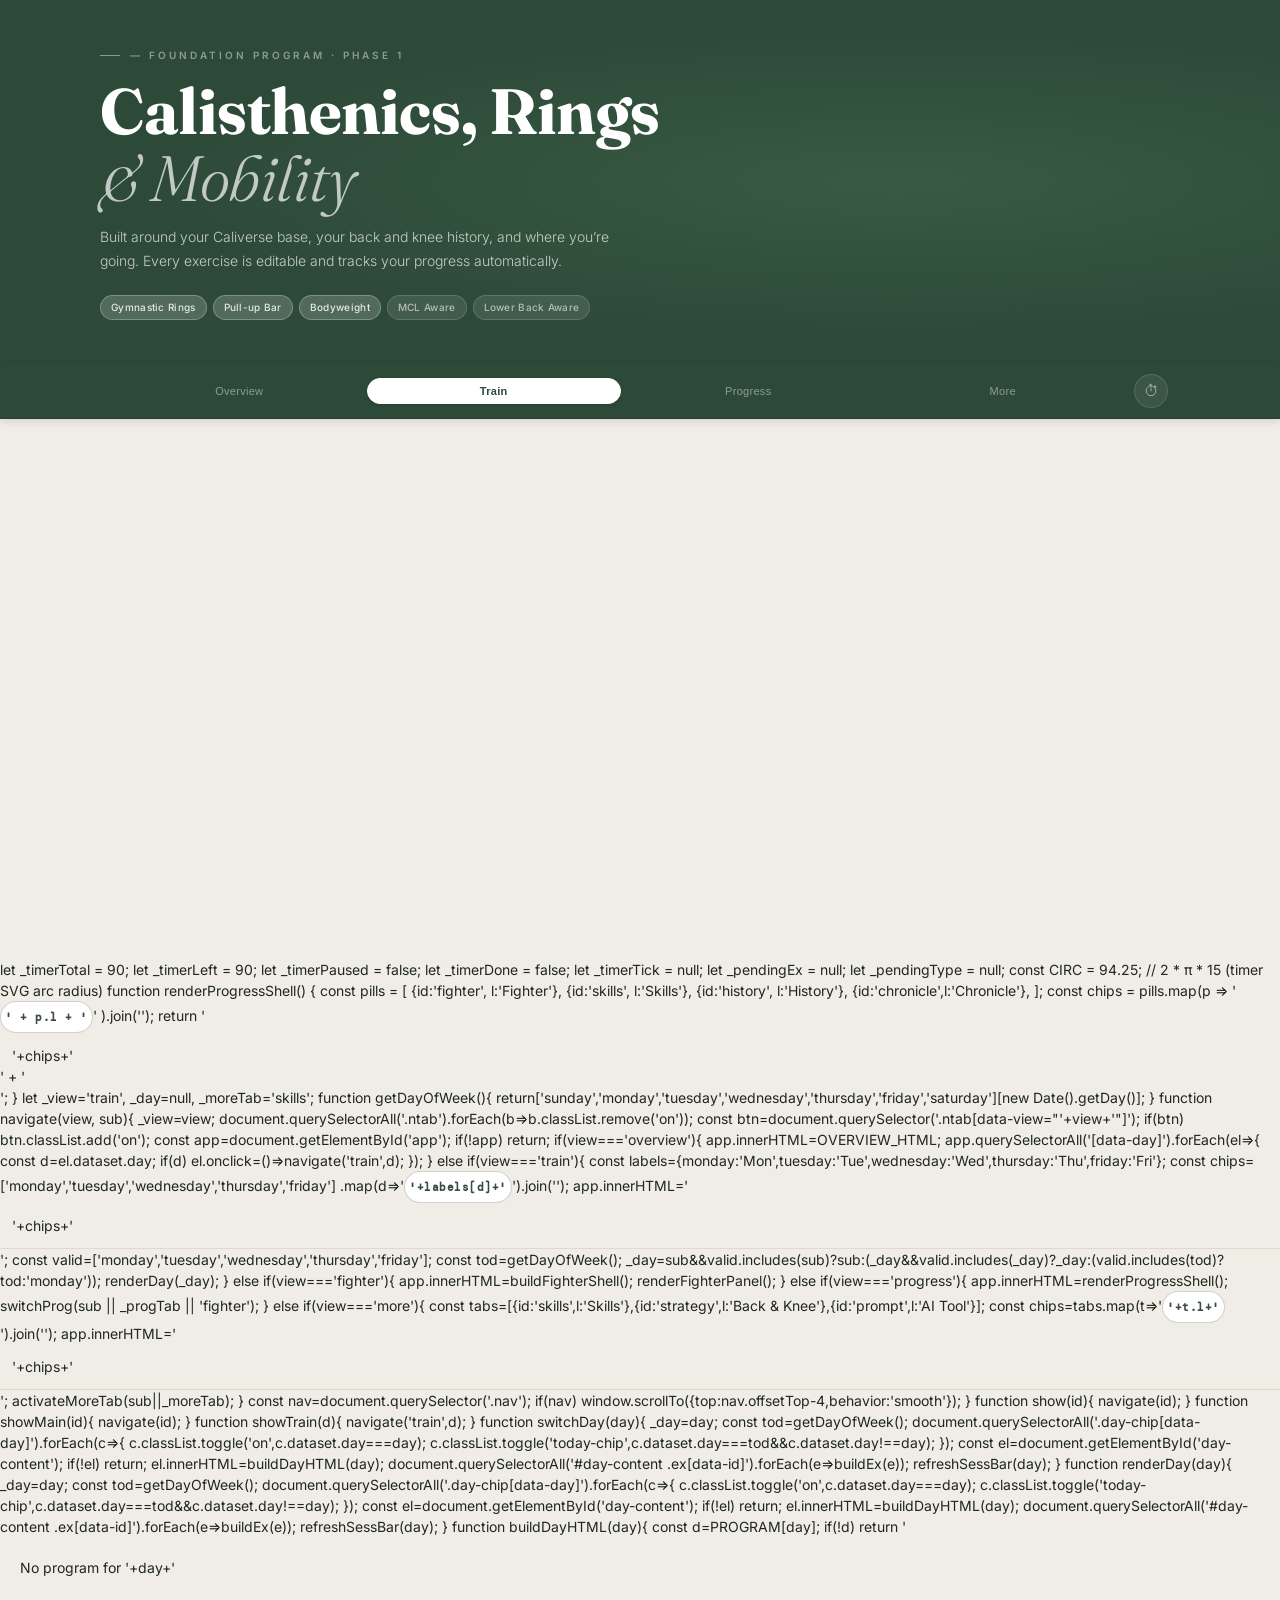
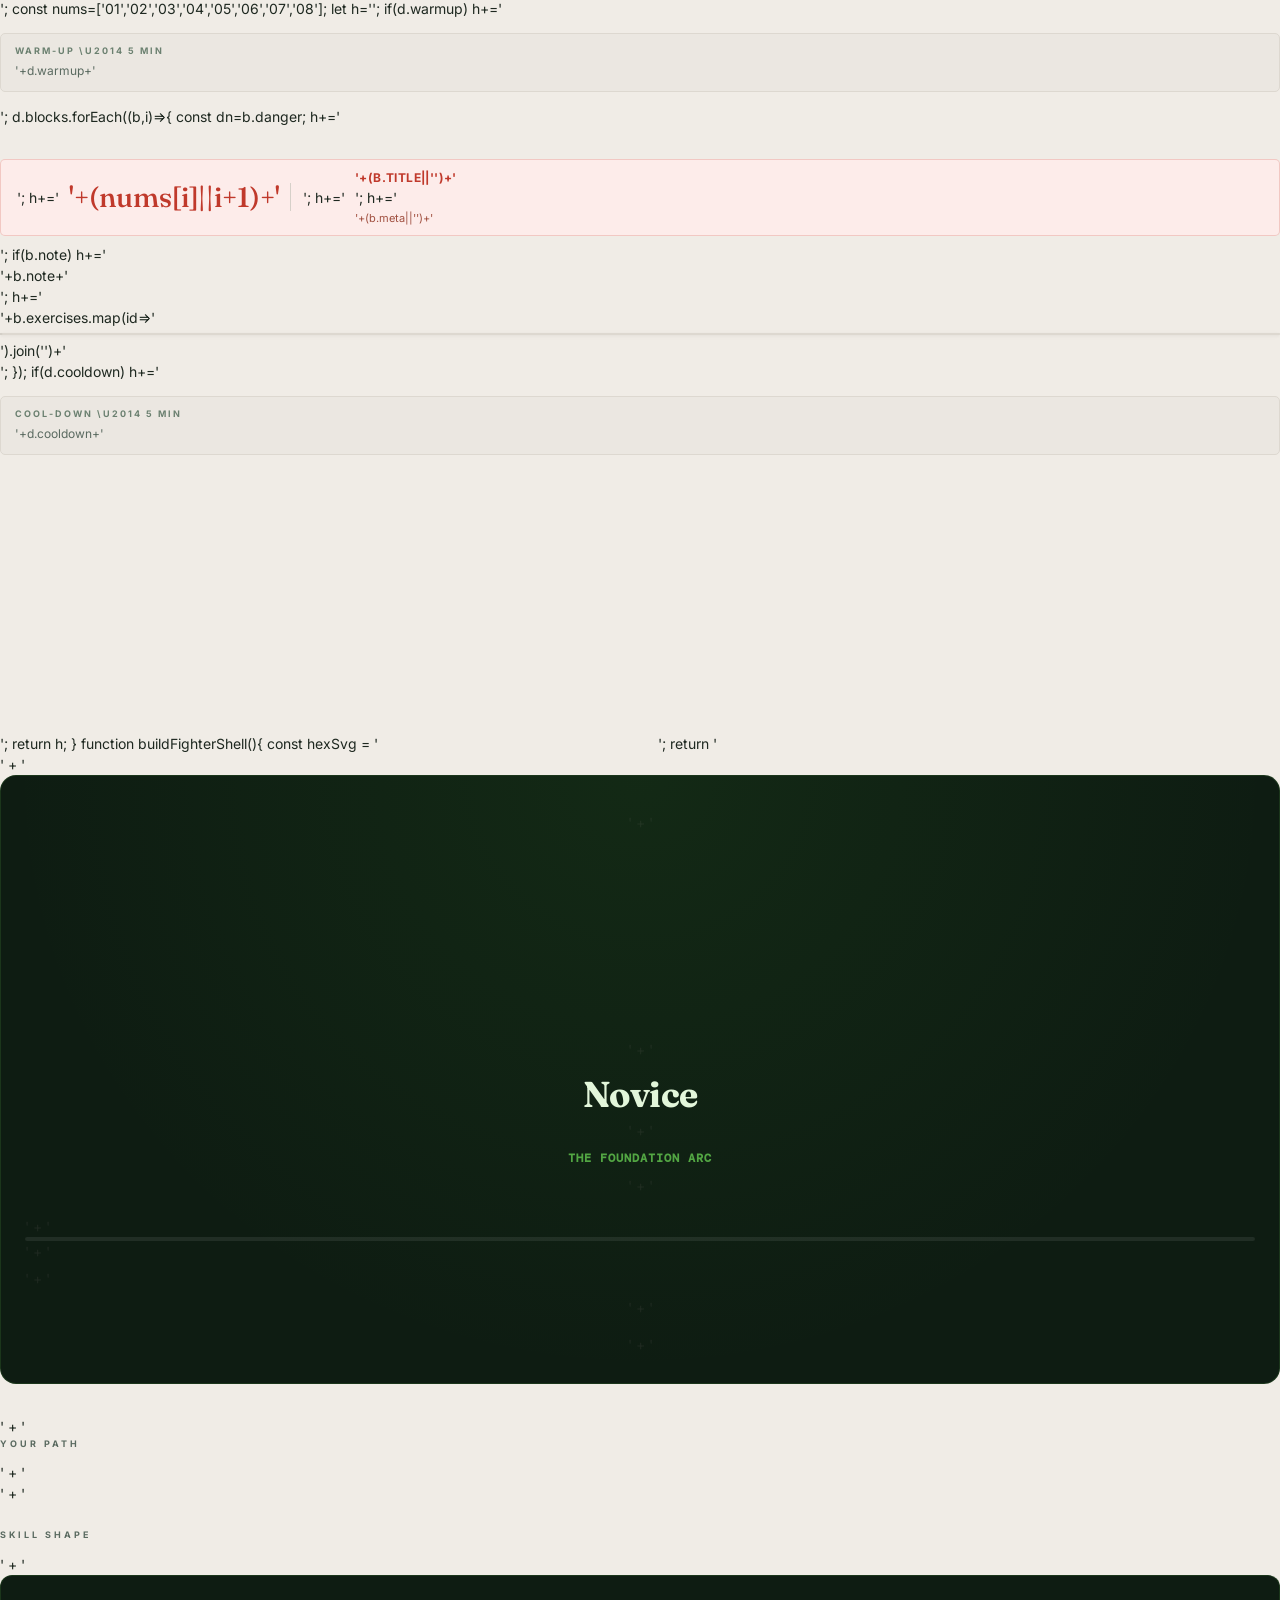
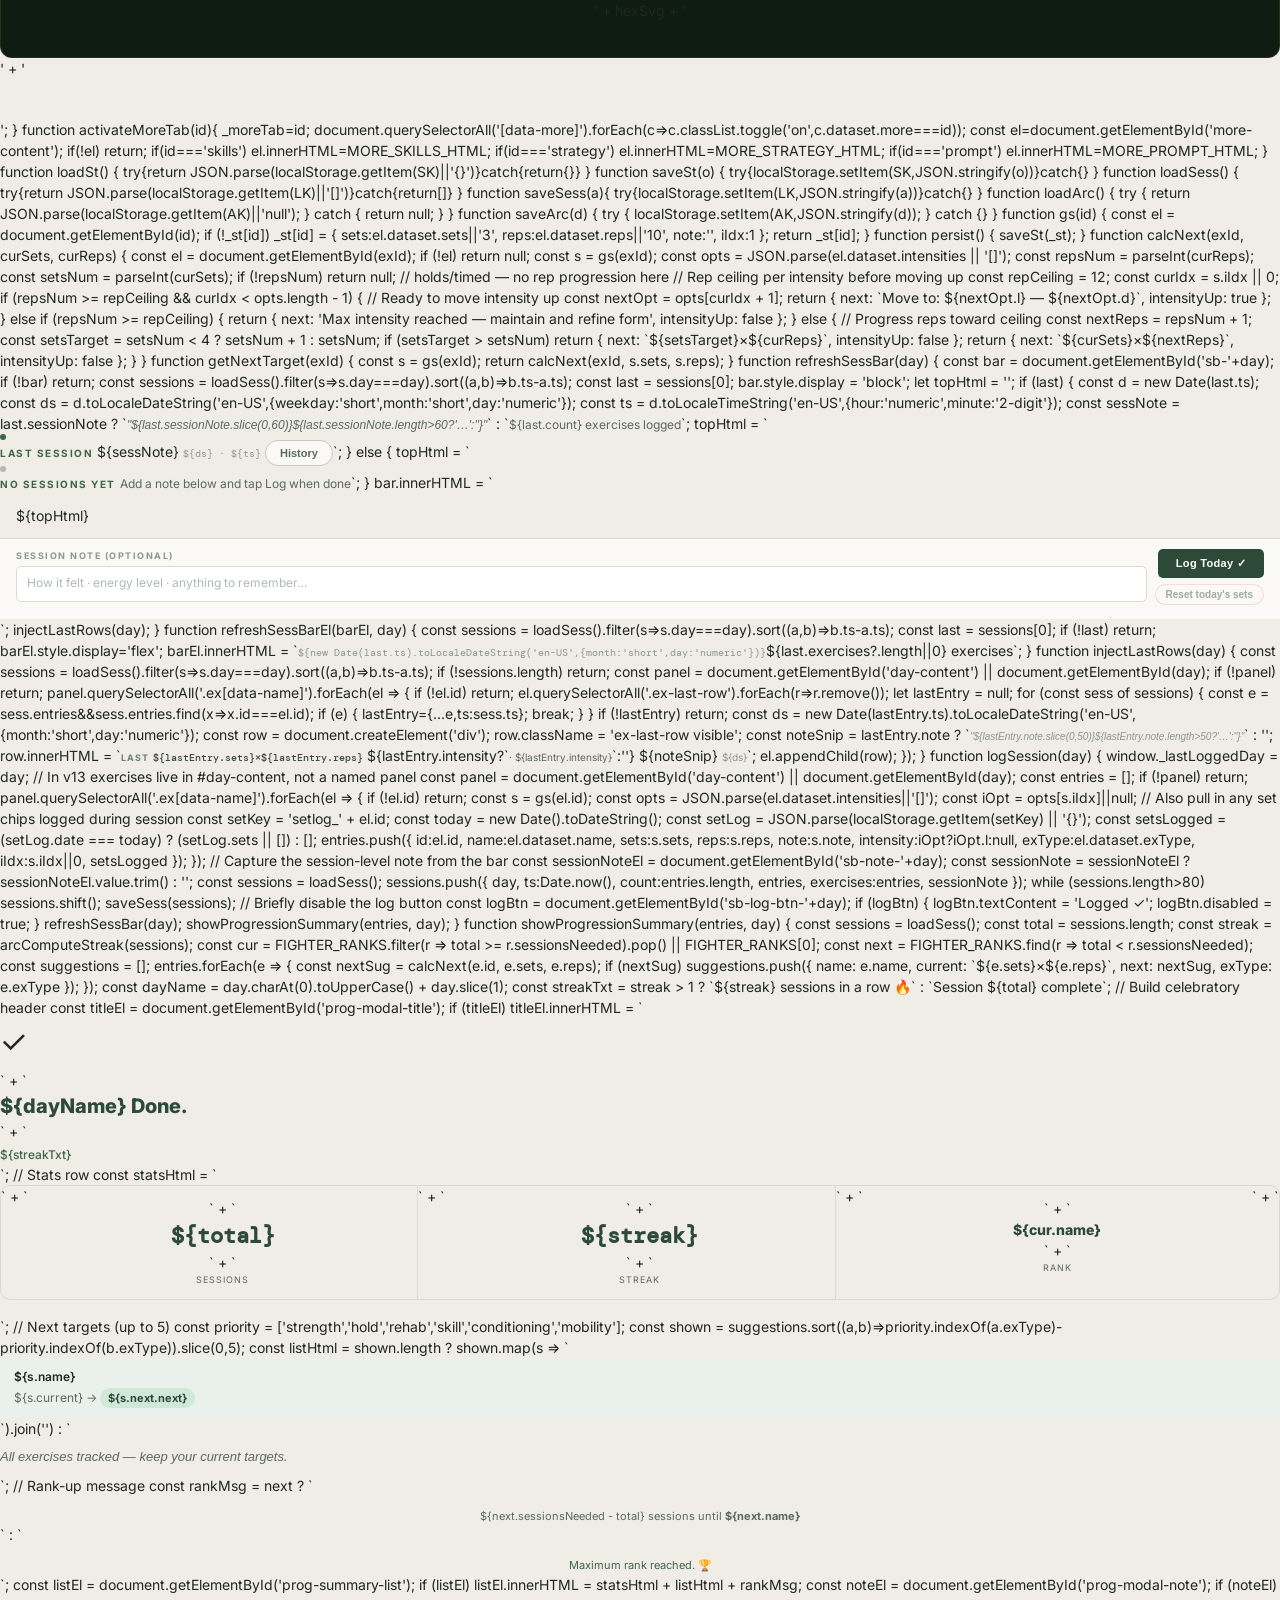
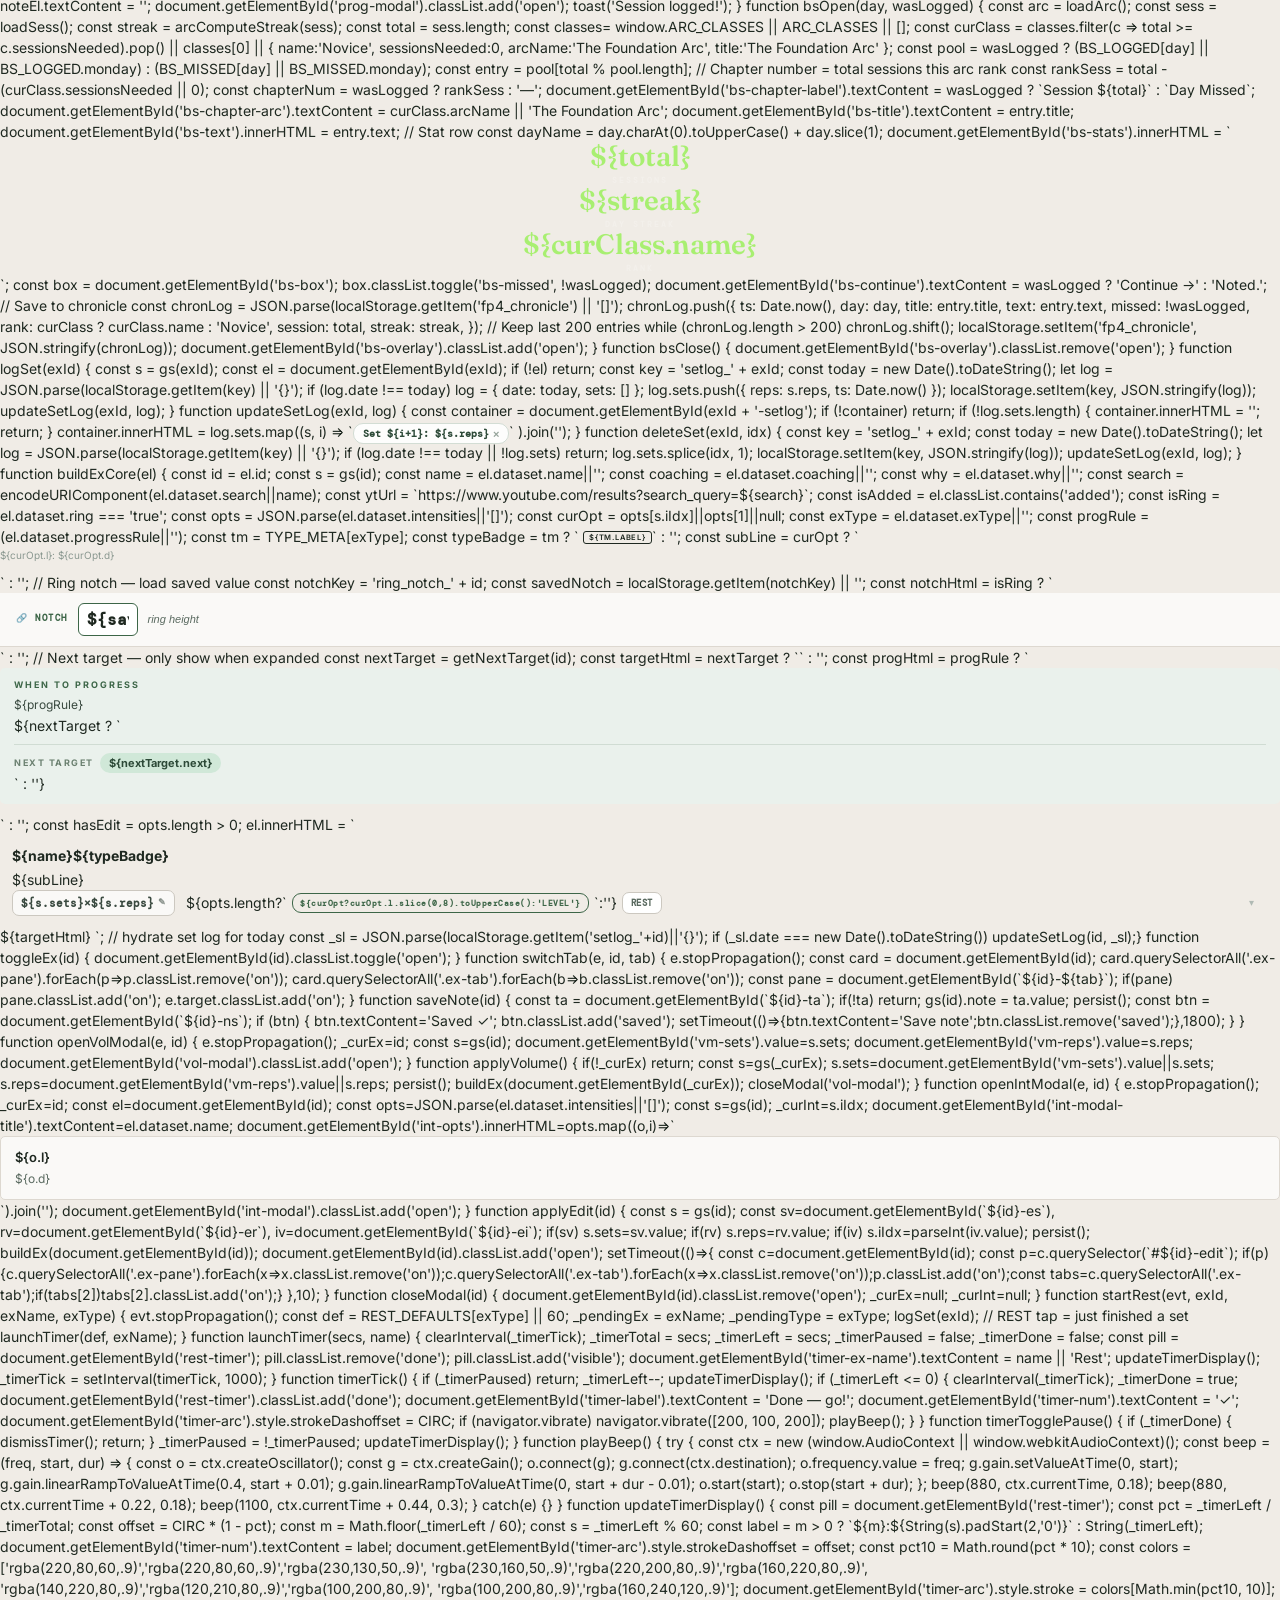
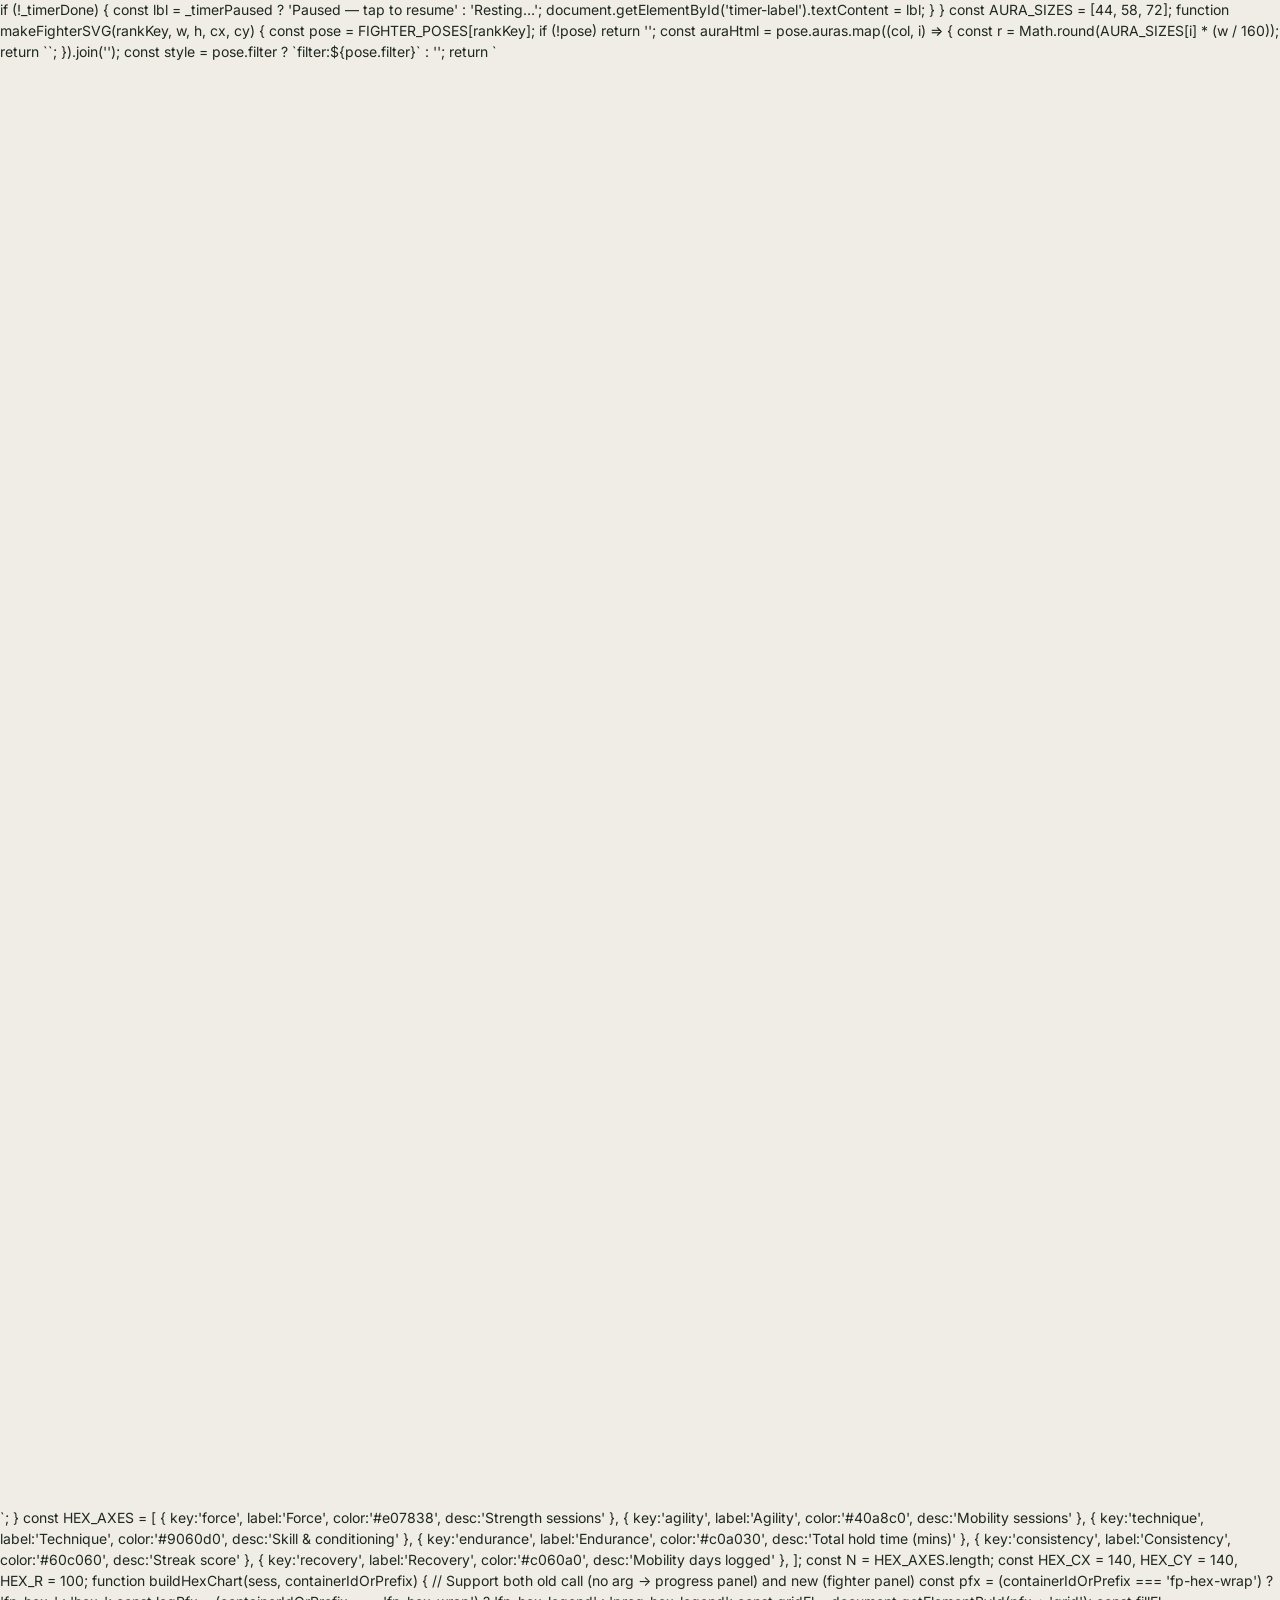
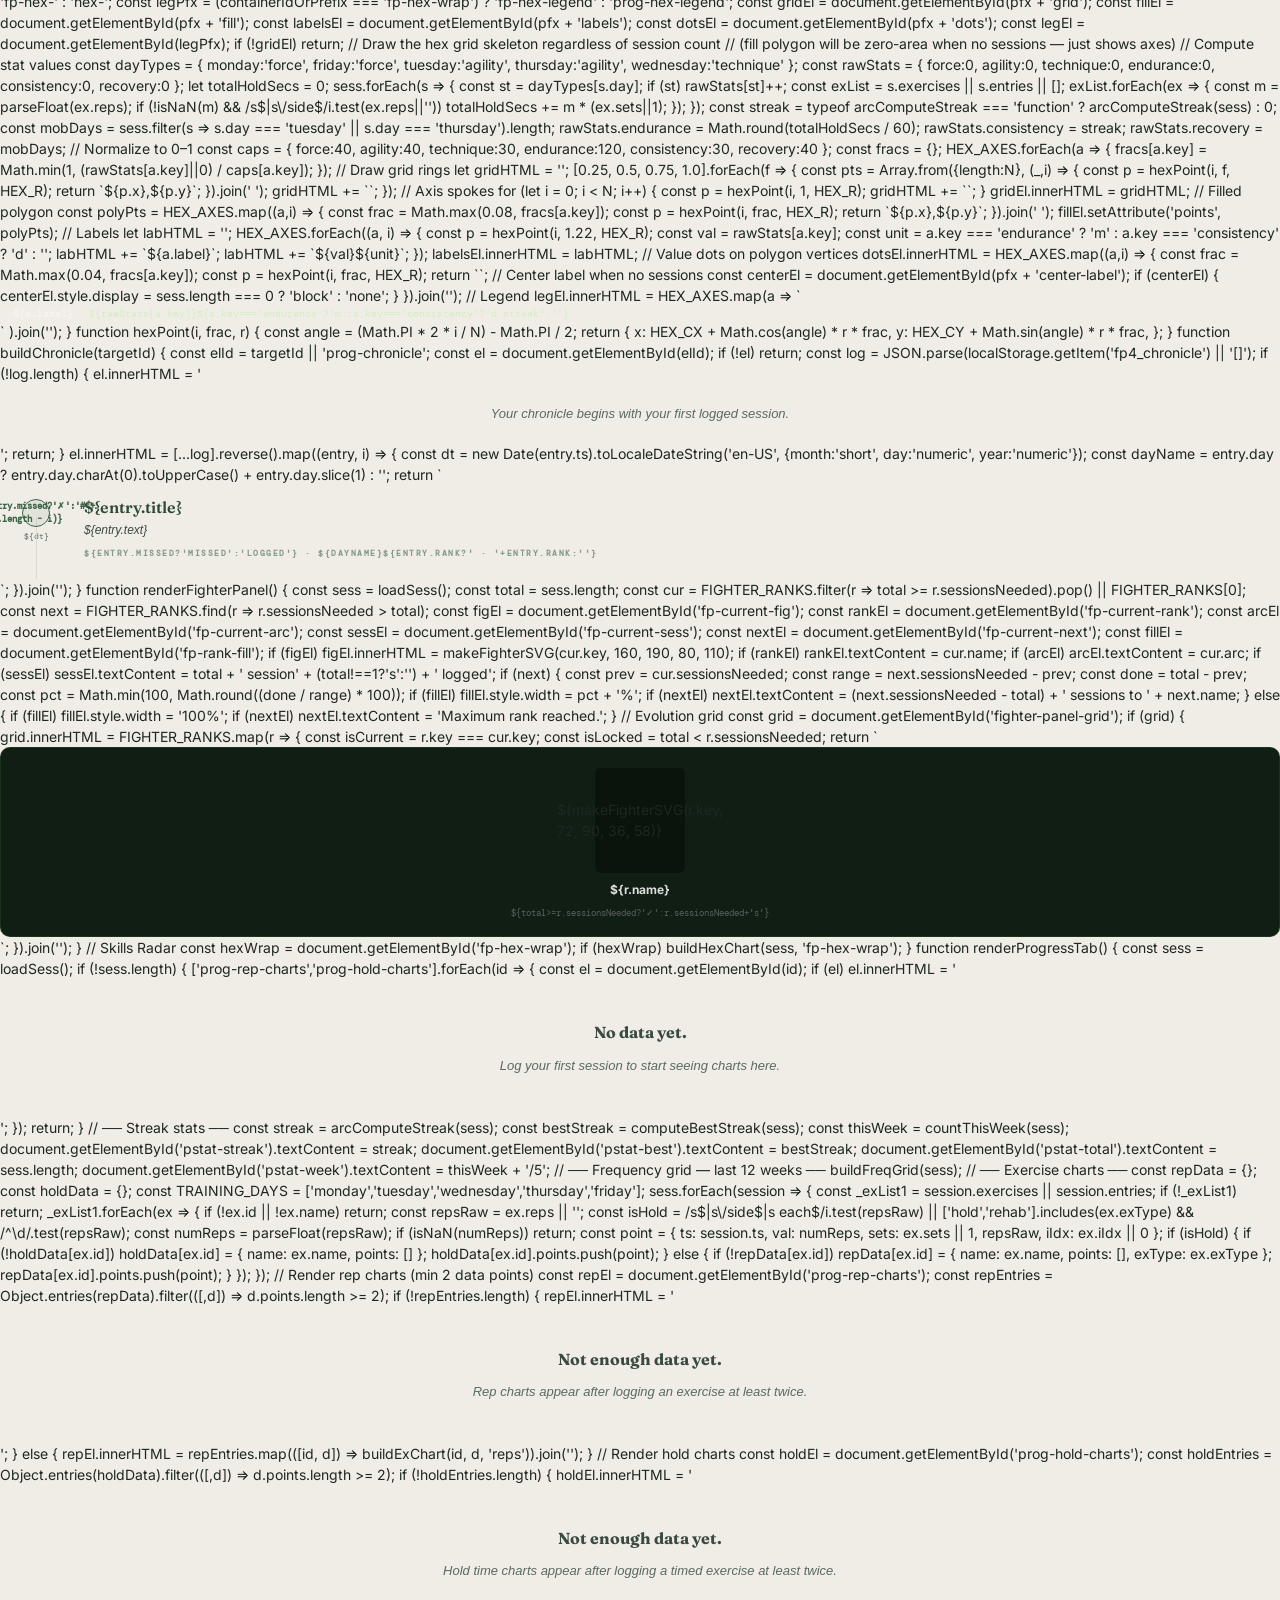
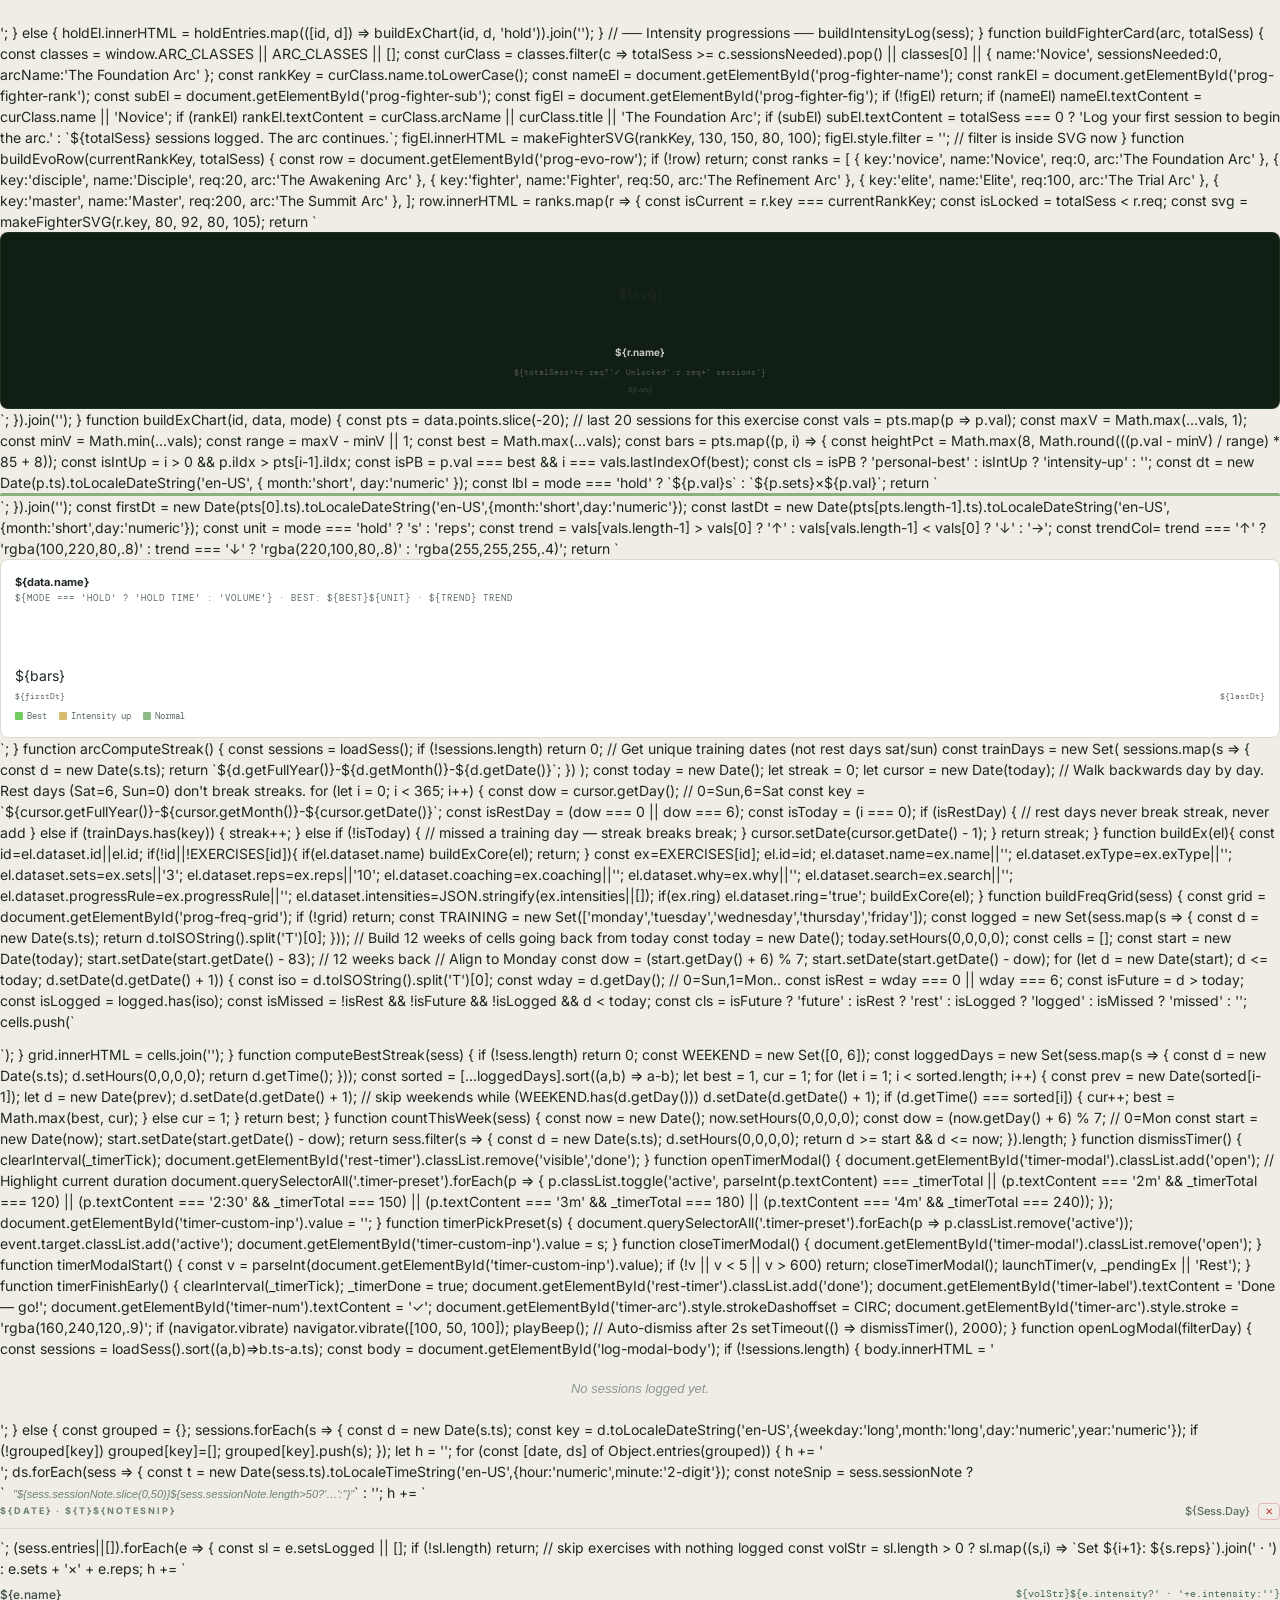
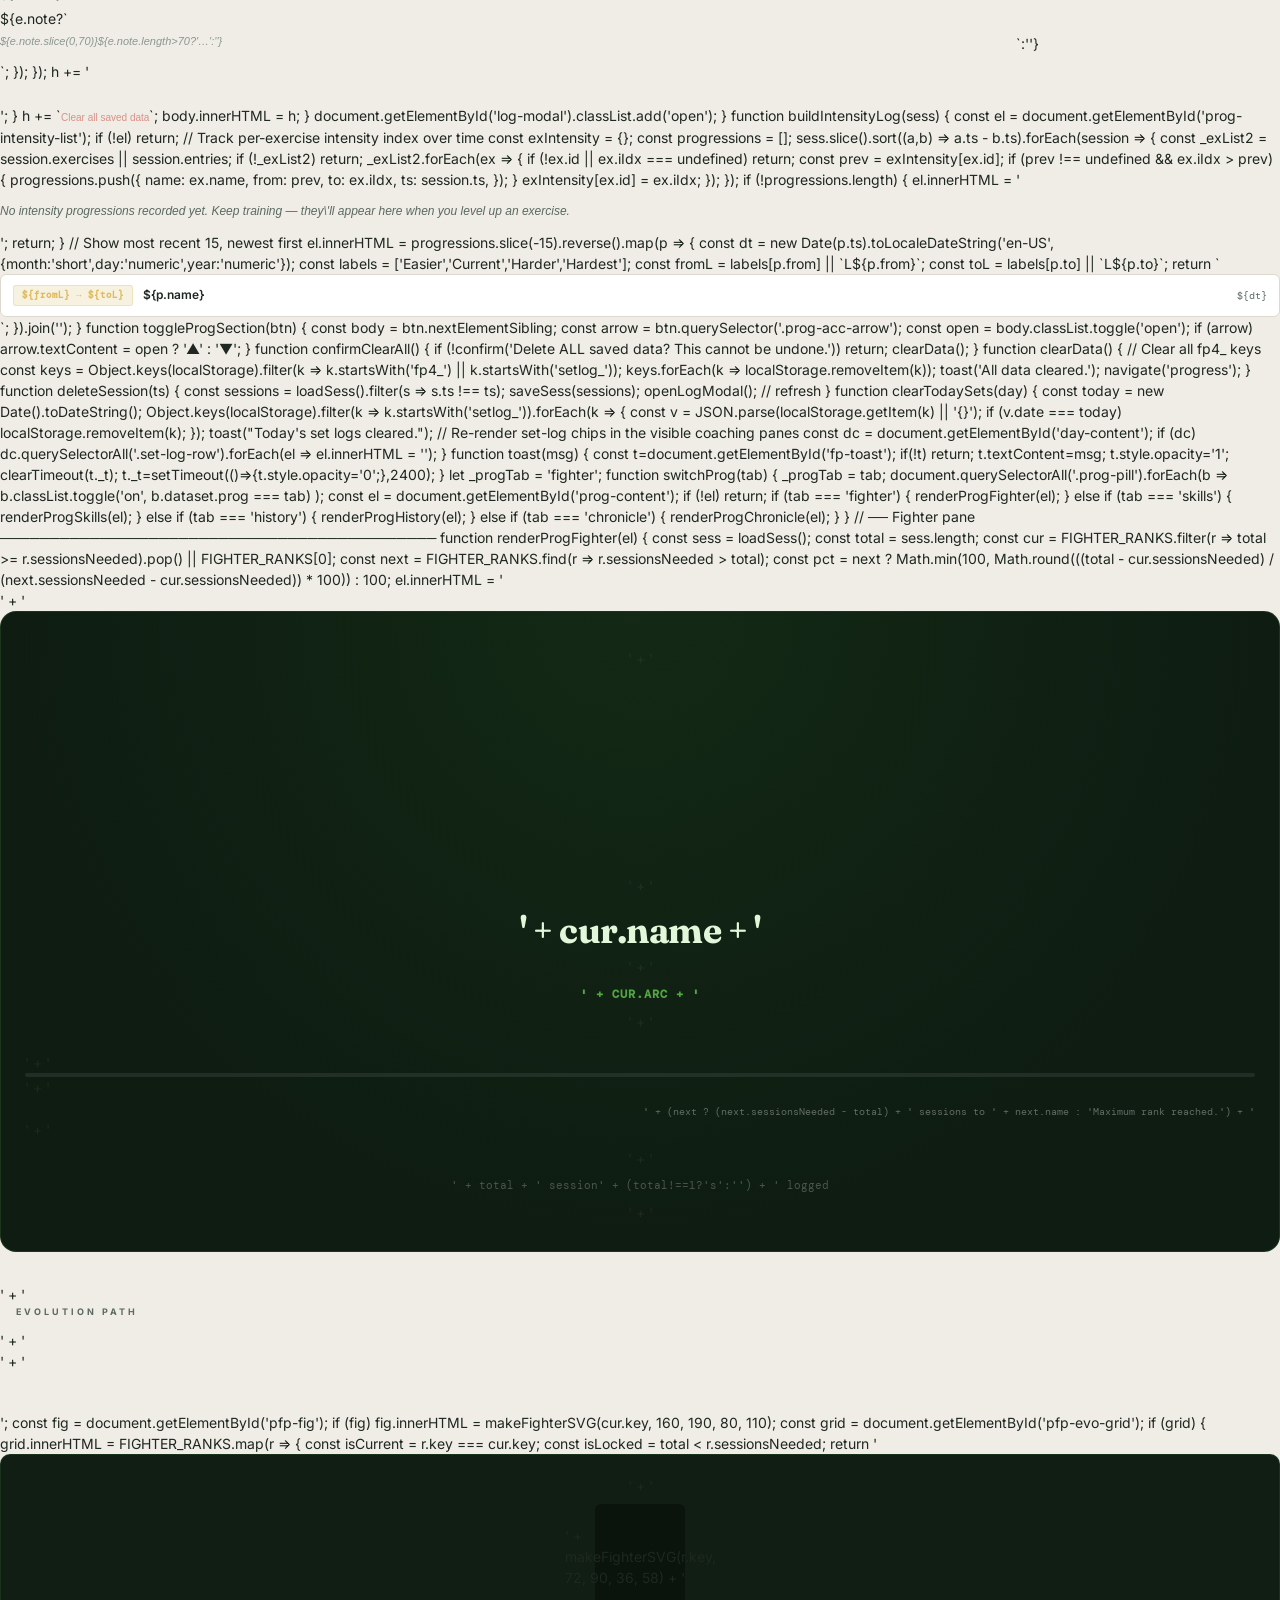
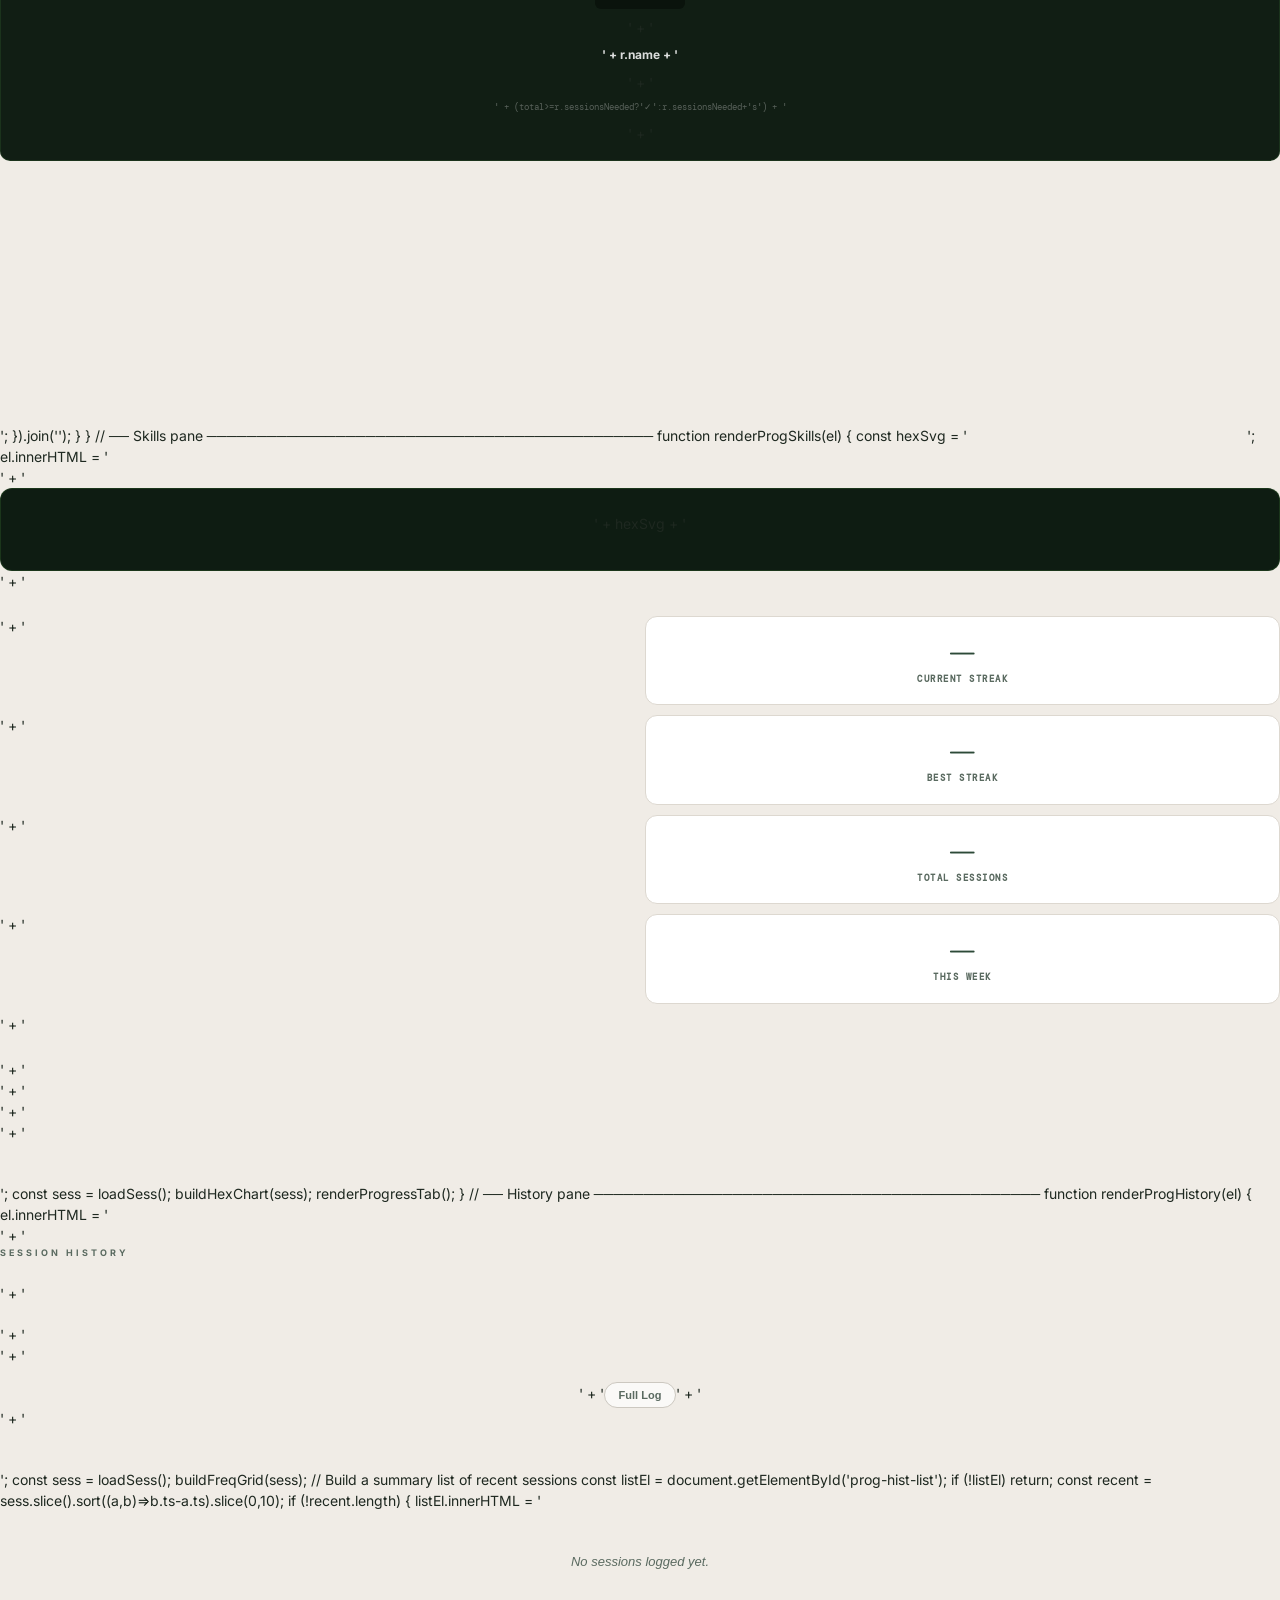
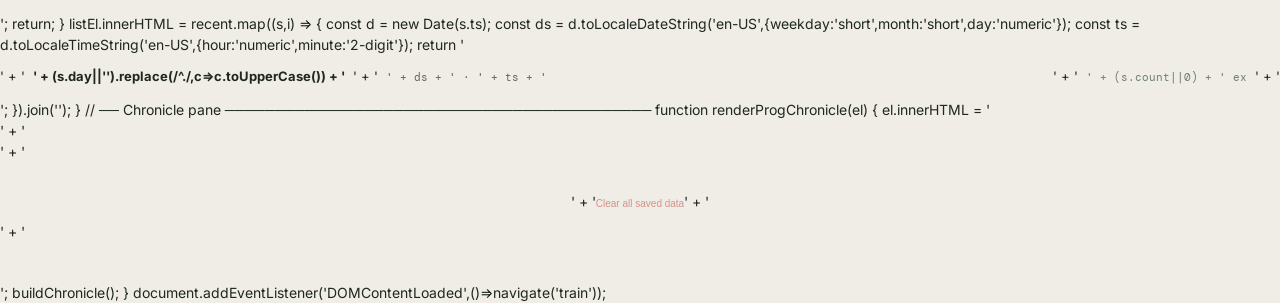
==== commit f7451f1e: "Add files via upload" ====
--- a/fighter-app.html
+++ b/fighter-app.html
@@ -8,1840 +8,10 @@
 <meta name="apple-mobile-web-app-status-bar-style" content="black-translucent">
 <meta name="apple-mobile-web-app-title" content="Fighter">
 <meta name="theme-color" content="#2d4a38">
-<link rel="manifest" href="[data-uri]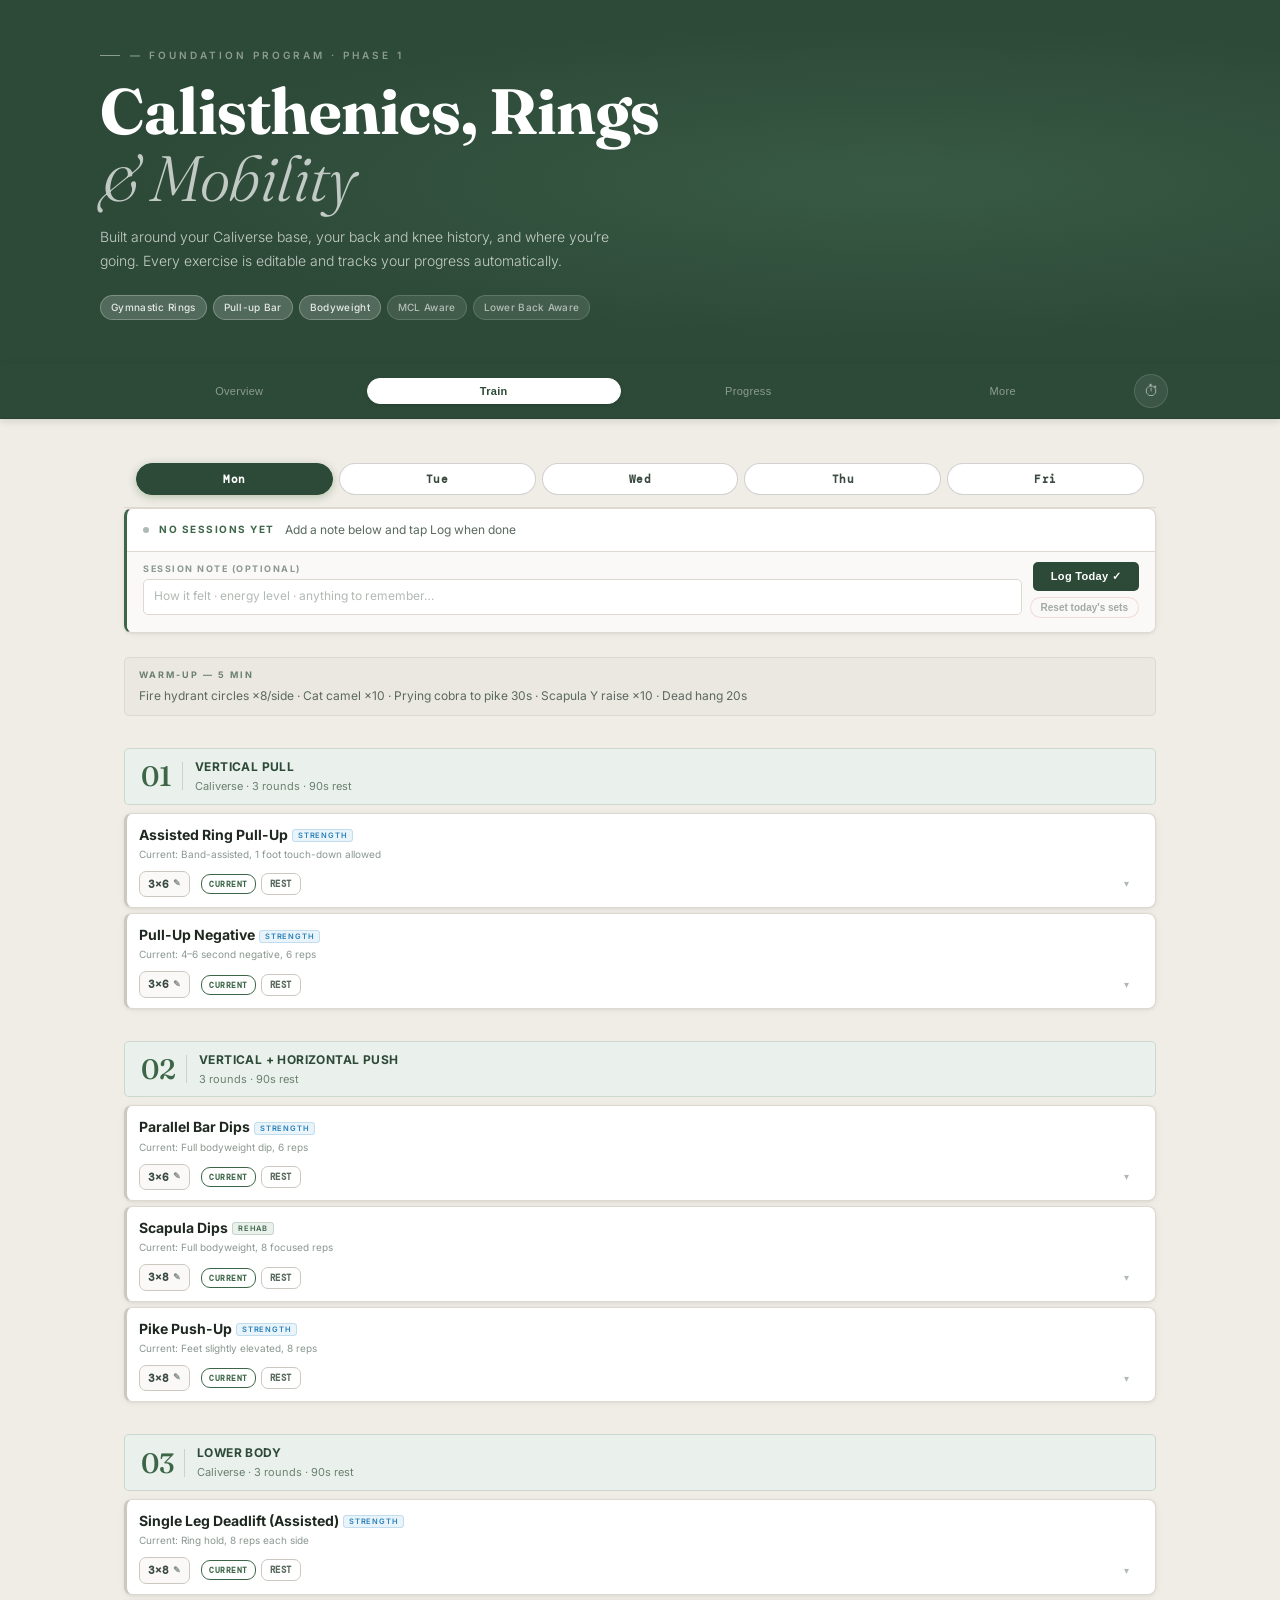
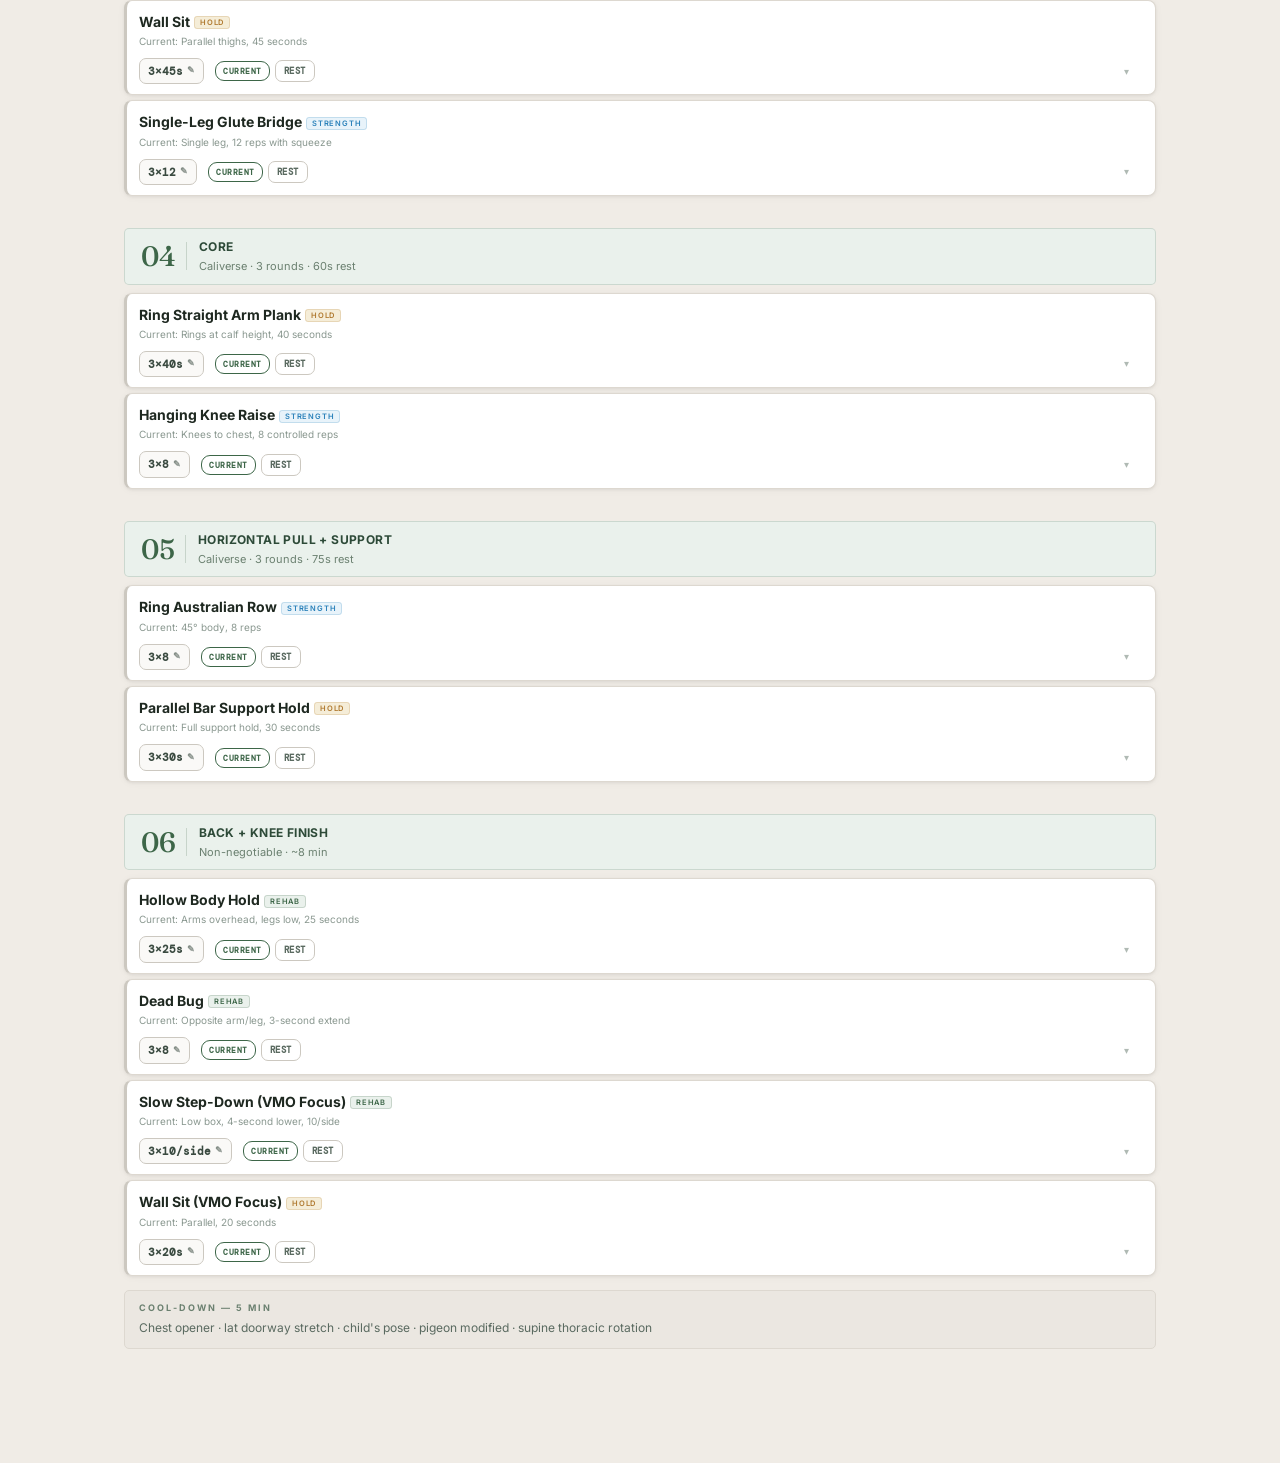
==== commit b3b516fc: "Add files via upload" ====
--- a/fighter-app.html
+++ b/fighter-app.html
@@ -126,1829 +126,8 @@
   </div>
 </div>
 
-<script>
-const SK='fp4_state', LK='fp4_sessions';
-const _st=(()=>{try{return JSON.parse(localStorage.getItem(SK)||'{}')}catch{return{}}})();
-let _curEx=null, _curInt=null;
-
-const TYPE_META = {
-  strength:     {label:'Strength',     cls:'et-strength'},
-  hold:         {label:'Hold',         cls:'et-hold'},
-  rehab:        {label:'Rehab',        cls:'et-rehab'},
-  skill:        {label:'Skill',        cls:'et-skill'},
-  mobility:     {label:'Mobility',     cls:'et-mobility'},
-  conditioning: {label:'Conditioning', cls:'et-conditioning'},
-};
-const REST_DEFAULTS = { strength:90, hold:60, skill:60, rehab:30, mobility:30, conditioning:45 };
-const FIGHTER_RANKS = [
-  { key:'novice',   name:'Novice',   sessionsNeeded:0,   arc:'The Foundation Arc' },
-  { key:'disciple', name:'Disciple', sessionsNeeded:20,  arc:'The Awakening Arc' },
-  { key:'fighter',  name:'Fighter',  sessionsNeeded:50,  arc:'The Refinement Arc' },
-  { key:'elite',    name:'Elite',    sessionsNeeded:100, arc:'The Trial Arc' },
-  { key:'master',   name:'Master',   sessionsNeeded:200, arc:'The Summit Arc' },
-];
-const FIGHTER_POSES = {
-  novice: {
-    stroke:'#b8e0a8', filter:'',
-    inner: `
-      <circle cx="80" cy="28" r="14" stroke-width="2.5" fill="none"/>
-      <path d="M66 22 Q80 16 94 22" stroke-width="2" fill="none"/>
-      <circle cx="75" cy="27" r="2" fill="#b8e0a8" stroke="none"/>
-      <circle cx="85" cy="27" r="2" fill="#b8e0a8" stroke="none"/>
-      <line x1="80" y1="42" x2="80" y2="52" stroke-width="2.5"/>
-      <line x1="80" y1="55" x2="58" y2="65" stroke-width="3"/>
-      <line x1="80" y1="55" x2="102" y2="65" stroke-width="3"/>
-      <line x1="80" y1="52" x2="80" y2="100" stroke-width="3.5"/>
-      <line x1="68" y1="88" x2="92" y2="88" stroke-width="2"/>
-      <line x1="58" y1="65" x2="50" y2="82" stroke-width="2.5"/>
-      <line x1="50" y1="82" x2="44" y2="96" stroke-width="2"/>
-      <line x1="102" y1="65" x2="110" y2="82" stroke-width="2.5"/>
-      <line x1="110" y1="82" x2="116" y2="96" stroke-width="2"/>
-      <line x1="80" y1="100" x2="65" y2="106" stroke-width="3"/>
-      <line x1="80" y1="100" x2="95" y2="106" stroke-width="3"/>
-      <line x1="65" y1="106" x2="60" y2="140" stroke-width="2.5"/>
-      <line x1="60" y1="140" x2="56" y2="160" stroke-width="2"/>
-      <line x1="95" y1="106" x2="100" y2="140" stroke-width="2.5"/>
-      <line x1="100" y1="140" x2="104" y2="160" stroke-width="2"/>
-      <line x1="56" y1="160" x2="46" y2="163" stroke-width="2"/>
-      <line x1="104" y1="160" x2="114" y2="163" stroke-width="2"/>`,
-    auras:[], particles:false
-  },
-  disciple: {
-    stroke:'#90d870', filter:'drop-shadow(0 0 8px rgba(100,200,80,.4))',
-    inner: `
-      <line x1="80" y1="54" x2="79" y2="96" stroke="rgba(140,220,80,.3)" stroke-width="10"/>
-      <circle cx="80" cy="27" r="14" stroke-width="2.5" fill="none"/>
-      <path d="M66 20 Q72 14 80 15 Q88 14 94 20" stroke-width="2" fill="none"/>
-      <path d="M66 20 Q63 15 65 10" stroke-width="1.8" fill="none"/>
-      <path d="M94 20 Q97 15 95 10" stroke-width="1.8" fill="none"/>
-      <line x1="65" y1="24" x2="95" y2="24" stroke="#e84040" stroke-width="3"/>
-      <path d="M95 24 L100 30" stroke="#e84040" stroke-width="2" fill="none"/>
-      <circle cx="75" cy="26" r="2.2" fill="#90d870" stroke="none"/>
-      <circle cx="85" cy="26" r="2.2" fill="#90d870" stroke="none"/>
-      <line x1="72" y1="22" x2="78" y2="20" stroke-width="1.8"/>
-      <line x1="82" y1="20" x2="88" y2="22" stroke-width="1.8"/>
-      <line x1="80" y1="41" x2="80" y2="51" stroke-width="2.5"/>
-      <line x1="80" y1="54" x2="56" y2="62" stroke-width="3"/>
-      <line x1="80" y1="54" x2="104" y2="64" stroke-width="3"/>
-      <line x1="80" y1="51" x2="79" y2="100" stroke-width="3.5"/>
-      <line x1="68" y1="87" x2="90" y2="88" stroke-width="2"/>
-      <line x1="56" y1="62" x2="44" y2="76" stroke-width="2.5"/>
-      <line x1="44" y1="76" x2="36" y2="88" stroke-width="2"/>
-      <line x1="104" y1="64" x2="116" y2="76" stroke-width="2.5"/>
-      <line x1="116" y1="76" x2="122" y2="88" stroke-width="2"/>
-      <line x1="79" y1="100" x2="64" y2="107" stroke-width="3"/>
-      <line x1="79" y1="100" x2="95" y2="107" stroke-width="3"/>
-      <line x1="64" y1="107" x2="58" y2="142" stroke-width="2.5"/>
-      <line x1="58" y1="142" x2="54" y2="162" stroke-width="2"/>
-      <line x1="95" y1="107" x2="100" y2="142" stroke-width="2.5"/>
-      <line x1="100" y1="142" x2="104" y2="162" stroke-width="2"/>
-      <line x1="54" y1="162" x2="44" y2="165" stroke-width="2"/>
-      <line x1="104" y1="162" x2="114" y2="165" stroke-width="2"/>`,
-    auras:['rgba(100,200,80,.5)'], particles:false
-  },
-  fighter: {
-    stroke:'#70e050', filter:'drop-shadow(0 0 14px rgba(100,200,80,.55))',
-    inner: `
-      <line x1="80" y1="52" x2="80" y2="96" stroke="rgba(100,220,60,.4)" stroke-width="12"/>
-      <circle cx="80" cy="26" r="14" stroke-width="3" fill="none"/>
-      <path d="M66 18 Q72 10 80 12 Q88 10 94 18" stroke-width="2.2" fill="none"/>
-      <path d="M66 18 Q60 10 62 4" stroke-width="2" fill="none"/>
-      <path d="M94 18 Q100 10 98 4" stroke-width="2" fill="none"/>
-      <path d="M80 12 Q78 5 80 1" stroke-width="2" fill="none"/>
-      <line x1="65" y1="22" x2="95" y2="22" stroke="#cc1818" stroke-width="3.5"/>
-      <path d="M65 22 L60 28 M95 22 L100 28" stroke="#cc1818" stroke-width="2" fill="none"/>
-      <path d="M72 25 L76 22 L80 25" stroke-width="2" fill="none"/>
-      <path d="M80 25 L84 22 L88 25" stroke-width="2" fill="none"/>
-      <circle cx="76" cy="25" r="2.5" fill="#70e050" stroke="none"/>
-      <circle cx="84" cy="25" r="2.5" fill="#70e050" stroke="none"/>
-      <line x1="71" y1="20" x2="79" y2="18" stroke-width="2.2"/>
-      <line x1="81" y1="18" x2="89" y2="20" stroke-width="2.2"/>
-      <line x1="80" y1="40" x2="80" y2="50" stroke-width="3"/>
-      <line x1="80" y1="53" x2="50" y2="60" stroke-width="3.5"/>
-      <line x1="80" y1="53" x2="110" y2="60" stroke-width="3.5"/>
-      <line x1="80" y1="50" x2="80" y2="100" stroke-width="4"/>
-      <line x1="68" y1="86" x2="92" y2="86" stroke-width="2.5"/>
-      <line x1="50" y1="60" x2="34" y2="68" stroke-width="3"/>
-      <line x1="34" y1="68" x2="22" y2="56" stroke-width="2.5"/>
-      <circle cx="20" cy="53" r="5" stroke-width="2" fill="none"/>
-      <line x1="110" y1="60" x2="126" y2="50" stroke-width="3"/>
-      <line x1="126" y1="50" x2="138" y2="38" stroke-width="2.5"/>
-      <circle cx="141" cy="35" r="5" stroke-width="2" fill="none"/>
-      <line x1="146" y1="28" x2="152" y2="22" stroke="#c0ff80" stroke-width="1.8"/>
-      <line x1="148" y1="34" x2="156" y2="32" stroke="#c0ff80" stroke-width="1.8"/>
-      <line x1="146" y1="40" x2="154" y2="42" stroke="#c0ff80" stroke-width="1.8"/>
-      <line x1="74" y1="62" x2="68" y2="68" stroke="rgba(180,255,100,.6)" stroke-width="1.5"/>
-      <line x1="86" y1="62" x2="92" y2="68" stroke="rgba(180,255,100,.6)" stroke-width="1.5"/>
-      <line x1="80" y1="100" x2="62" y2="108" stroke-width="3.5"/>
-      <line x1="80" y1="100" x2="98" y2="108" stroke-width="3.5"/>
-      <line x1="62" y1="108" x2="54" y2="144" stroke-width="3"/>
-      <line x1="54" y1="144" x2="48" y2="165" stroke-width="2.5"/>
-      <line x1="98" y1="108" x2="106" y2="144" stroke-width="3"/>
-      <line x1="106" y1="144" x2="112" y2="165" stroke-width="2.5"/>
-      <line x1="48" y1="165" x2="36" y2="168" stroke-width="2.5"/>
-      <line x1="112" y1="165" x2="124" y2="168" stroke-width="2.5"/>`,
-    auras:['rgba(100,220,80,.65)','rgba(100,200,80,.3)'], particles:false
-  },
-  elite: {
-    stroke:'#50f030', filter:'drop-shadow(0 0 20px rgba(120,240,80,.7)) drop-shadow(0 0 40px rgba(60,200,200,.25))',
-    inner: `
-      <line x1="80" y1="50" x2="80" y2="96" stroke="rgba(80,240,40,.35)" stroke-width="18"/>
-      <circle cx="80" cy="26" r="14" stroke-width="3" fill="none"/>
-      <path d="M66 17 Q72 8 80 10 Q88 8 94 17" stroke-width="2.5" fill="none"/>
-      <path d="M66 17 Q58 6 60 -1" stroke-width="2.2" fill="none"/>
-      <path d="M94 17 Q102 6 100 -1" stroke-width="2.2" fill="none"/>
-      <path d="M80 10 Q78 2 80 -3" stroke-width="2.2" fill="none"/>
-      <path d="M72 12 Q66 2 68 -2" stroke-width="2" fill="none"/>
-      <path d="M88 12 Q94 2 92 -2" stroke-width="2" fill="none"/>
-      <circle cx="60" cy="-1" r="2.5" fill="#a0ff60" stroke="none"/>
-      <circle cx="100" cy="-1" r="2.5" fill="#a0ff60" stroke="none"/>
-      <circle cx="80" cy="-3" r="3" fill="#c0ff80" stroke="none"/>
-      <line x1="65" y1="21" x2="95" y2="21" stroke="#cc1818" stroke-width="3.5"/>
-      <path d="M65 21 L58 26 M95 21 L102 26" stroke="#cc1818" stroke-width="2" fill="none"/>
-      <circle cx="75" cy="25" r="3" fill="#80ff40" stroke="none"/>
-      <circle cx="85" cy="25" r="3" fill="#80ff40" stroke="none"/>
-      <circle cx="75" cy="25" r="5.5" fill="rgba(120,255,60,.25)" stroke="none"/>
-      <circle cx="85" cy="25" r="5.5" fill="rgba(120,255,60,.25)" stroke="none"/>
-      <line x1="70" y1="19" x2="78" y2="17" stroke-width="2.5"/>
-      <line x1="82" y1="17" x2="90" y2="19" stroke-width="2.5"/>
-      <line x1="80" y1="40" x2="80" y2="50" stroke-width="3"/>
-      <line x1="80" y1="53" x2="48" y2="58" stroke-width="3.5"/>
-      <line x1="80" y1="53" x2="112" y2="58" stroke-width="3.5"/>
-      <line x1="80" y1="50" x2="80" y2="98" stroke-width="4"/>
-      <line x1="68" y1="85" x2="92" y2="85" stroke-width="2.5"/>
-      <line x1="48" y1="58" x2="24" y2="46" stroke-width="3.5"/>
-      <line x1="24" y1="46" x2="10" y2="36" stroke-width="3"/>
-      <circle cx="7" cy="33" r="5.5" stroke-width="2.2" fill="none"/>
-      <line x1="112" y1="58" x2="136" y2="46" stroke-width="3.5"/>
-      <line x1="136" y1="46" x2="150" y2="36" stroke-width="3"/>
-      <circle cx="153" cy="33" r="5.5" stroke-width="2.2" fill="none"/>
-      <line x1="2" y1="27" x2="-2" y2="22" stroke="#d0ff80" stroke-width="1.8"/>
-      <line x1="1" y1="33" x2="-4" y2="33" stroke="#d0ff80" stroke-width="1.8"/>
-      <line x1="3" y1="38" x2="-1" y2="42" stroke="#d0ff80" stroke-width="1.8"/>
-      <line x1="158" y1="27" x2="162" y2="22" stroke="#d0ff80" stroke-width="1.8"/>
-      <line x1="159" y1="33" x2="164" y2="33" stroke="#d0ff80" stroke-width="1.8"/>
-      <line x1="157" y1="38" x2="161" y2="42" stroke="#d0ff80" stroke-width="1.8"/>
-      <line x1="80" y1="98" x2="52" y2="116" stroke-width="3.5"/>
-      <line x1="52" y1="116" x2="30" y2="124" stroke-width="3"/>
-      <line x1="30" y1="124" x2="16" y2="120" stroke-width="3"/>
-      <line x1="80" y1="98" x2="104" y2="118" stroke-width="3.5"/>
-      <line x1="104" y1="118" x2="116" y2="148" stroke-width="3"/>
-      <line x1="116" y1="148" x2="118" y2="168" stroke-width="2.5"/>`,
-    auras:['rgba(120,240,80,.8)','rgba(60,200,220,.45)','rgba(100,210,80,.2)'], particles:true
-  },
-  master: {
-    stroke:'#d0ffb0', filter:'drop-shadow(0 0 28px rgba(180,255,110,.9)) drop-shadow(0 0 50px rgba(210,160,255,.4))',
-    inner: `
-      <line x1="80" y1="42" x2="80" y2="100" stroke="rgba(220,255,180,.5)" stroke-width="22"/>
-      <line x1="80" y1="42" x2="80" y2="100" stroke="rgba(255,255,240,.3)" stroke-width="10"/>
-      <line x1="80" y1="72" x2="10" y2="40" stroke="rgba(200,255,160,.12)" stroke-width="1" stroke-dasharray="4 6"/>
-      <line x1="80" y1="72" x2="150" y2="40" stroke="rgba(200,255,160,.12)" stroke-width="1" stroke-dasharray="4 6"/>
-      <line x1="80" y1="72" x2="10" y2="110" stroke="rgba(200,255,160,.1)" stroke-width="1" stroke-dasharray="4 6"/>
-      <line x1="80" y1="72" x2="150" y2="110" stroke="rgba(200,255,160,.1)" stroke-width="1" stroke-dasharray="4 6"/>
-      <circle cx="80" cy="25" r="14" stroke-width="3" fill="rgba(220,255,200,.08)"/>
-      <circle cx="80" cy="25" r="8" stroke="rgba(200,255,160,.3)" stroke-width="1" fill="none"/>
-      <path d="M66 16 Q72 7 80 9 Q88 7 94 16" stroke-width="2.5" fill="none"/>
-      <path d="M66 16 Q58 5 60 -2" stroke-width="2.2" fill="none" stroke-dasharray="5 3"/>
-      <path d="M94 16 Q102 5 100 -2" stroke-width="2.2" fill="none" stroke-dasharray="5 3"/>
-      <path d="M80 9 Q78 1 80 -4" stroke-width="2.5" fill="none" stroke-dasharray="6 2"/>
-      <circle cx="60" cy="-2" r="3" fill="rgba(200,255,160,.9)" stroke="none"/>
-      <circle cx="100" cy="-2" r="3" fill="rgba(200,255,160,.9)" stroke="none"/>
-      <circle cx="80" cy="-4" r="4" fill="rgba(230,255,200,.95)" stroke="none"/>
-      <path d="M72 24 Q75 21 78 24" stroke-width="2.2" fill="none"/>
-      <path d="M82 24 Q85 21 88 24" stroke-width="2.2" fill="none"/>
-      <line x1="71" y1="20" x2="78" y2="19" stroke-width="1.5"/>
-      <line x1="82" y1="19" x2="89" y2="20" stroke-width="1.5"/>
-      <line x1="80" y1="39" x2="80" y2="50" stroke-width="2.5"/>
-      <line x1="80" y1="53" x2="44" y2="46" stroke-width="3.5"/>
-      <line x1="80" y1="53" x2="116" y2="46" stroke-width="3.5"/>
-      <line x1="44" y1="46" x2="22" y2="38" stroke-width="3"/>
-      <line x1="22" y1="38" x2="8" y2="28" stroke-width="2.5" stroke-dasharray="6 2"/>
-      <line x1="116" y1="46" x2="138" y2="38" stroke-width="3"/>
-      <line x1="138" y1="38" x2="152" y2="28" stroke-width="2.5" stroke-dasharray="6 2"/>
-      <circle cx="6" cy="25" r="4" fill="rgba(210,255,180,.7)" stroke="none"/>
-      <circle cx="154" cy="25" r="4" fill="rgba(210,255,180,.7)" stroke="none"/>
-      <line x1="80" y1="50" x2="80" y2="100" stroke-width="4"/>
-      <line x1="66" y1="86" x2="94" y2="86" stroke-width="2"/>
-      <line x1="80" y1="100" x2="62" y2="108" stroke-width="3"/>
-      <line x1="80" y1="100" x2="98" y2="108" stroke-width="3"/>
-      <line x1="62" y1="108" x2="56" y2="140" stroke-width="2.5" stroke-dasharray="8 3"/>
-      <line x1="98" y1="108" x2="104" y2="140" stroke-width="2.5" stroke-dasharray="8 3"/>
-      <circle cx="50" cy="163" r="4" fill="rgba(200,255,170,.5)" stroke="none"/>
-      <circle cx="110" cy="163" r="4" fill="rgba(200,255,170,.5)" stroke="none"/>`,
-    auras:['rgba(180,255,110,.9)','rgba(100,210,255,.6)','rgba(210,160,255,.4)'], particles:true
-  }
-};
-const BS_LOGGED = {
-  monday: [
-    { title: "The Iron Does Not Lie.", text: "Strength was built today. Your body remembers every rep. <strong>Monday belonged to you.</strong>" },
-    { title: "Again. And Again.", text: "The rings demanded control. You gave it. <strong>The foundation holds.</strong>" },
-    { title: "You Showed Up.", text: "That is the whole discipline. <strong>Everything else follows from this.</strong>" },
-    { title: "Heavier Than Yesterday.", text: "Not in weight. In intention. <strong>The body reads the difference.</strong>" },
-  ],
-  tuesday: [
-    { title: "Stillness Is Work.", text: "Mobility sessions are invisible strength. <strong>The fighter who cannot move cannot fight.</strong>" },
-    { title: "The Hips Do Not Forget.", text: "Every hold chips away at the restriction. <strong>Slowly. Then suddenly.</strong>" },
-    { title: "Restoration Is Not Rest.", text: "Today you built range. <strong>Range becomes power.</strong>" },
-    { title: "Breathe Into It.", text: "Tension releases in the exhale. <strong>You practiced this today.</strong>" },
-  ],
-  wednesday: [
-    { title: "The Midpoint.", text: "Wednesday is where weak weeks end. <strong>You did not end yours here.</strong>" },
-    { title: "Conditioning Does Not Negotiate.", text: "You met the demand. <strong>The arc continues.</strong>" },
-    { title: "Form Under Fatigue.", text: "Anyone can move when fresh. <strong>Today you moved correctly when it was hard.</strong>" },
-    { title: "Halfway Belongs To You.", text: "Three days remain. <strong>The arc bends forward.</strong>" },
-  ],
-  thursday: [
-    { title: "Depth Over Speed.", text: "Longer holds. Slower tempo. <strong>This is where mobility actually changes.</strong>" },
-    { title: "The Patient Work.", text: "Thursday sessions accumulate silently. <strong>In six months you will feel today.</strong>" },
-    { title: "The Body Keeps Score.", text: "Every second of hold time is a deposit. <strong>You made a deposit today.</strong>" },
-    { title: "Recovery Is Training.", text: "Not every session ends with sweat. <strong>Some end with range.</strong>" },
-  ],
-  friday: [
-    { title: "The Week Is Sealed.", text: "Five days. All of them yours. <strong>The arc does not forget.</strong>" },
-    { title: "End Strong.", text: "The rings asked more on Friday. <strong>You answered.</strong>" },
-    { title: "What You Built This Week:", text: "Strength. Range. Control. Patience. <strong>None of it disappears.</strong>" },
-    { title: "The Week Closes.", text: "Rest was earned. <strong>Monday will ask again. You already know the answer.</strong>" },
-  ],
-};
-const BS_MISSED = {
-  monday: [
-    { title: "The Week Starts Without You.", text: "Monday waited. <strong>Tuesday does not have to.</strong>" },
-    { title: "One Session. Not One Week.", text: "The arc does not collapse from a single absence. <strong>Show up tomorrow.</strong>" },
-  ],
-  tuesday: [
-    { title: "The Hips Are Still Waiting.", text: "The restriction does not rest when you do. <strong>Wednesday exists.</strong>" },
-    { title: "A Gap In The Arc.", text: "Not a break. A gap. <strong>Gaps can be closed.</strong>" },
-  ],
-  wednesday: [
-    { title: "The Midpoint Passed.", text: "It happens. <strong>The week still has two days.</strong>" },
-    { title: "Wednesday Is Gone.", text: "Thursday is not. <strong>The arc bends toward whoever shows up.</strong>" },
-  ],
-  thursday: [
-    { title: "The Deep Work Was Skipped.", text: "The hips and the tissue know. <strong>They do not punish. They wait.</strong>" },
-    { title: "Absent From The Arc.", text: "One missed session leaves a gap. <strong>Friday can still close it.</strong>" },
-  ],
-  friday: [
-    { title: "The Week Ends Unfinished.", text: "Not failed. Unfinished. <strong>There is a difference. Monday will come.</strong>" },
-    { title: "Four Of Five.", text: "Eighty percent is not nothing. <strong>But the week remembers the gap.</strong>" },
-  ],
-};
-const ARC_CLASSES = [
-  { name:'Novice',      sessionsNeeded:0,   title:'The Foundation Arc',    xpNeeded:20  },
-  { name:'Disciple',    sessionsNeeded:20,   title:'The Awakening Arc',     xpNeeded:50  },
-  { name:'Fighter',     sessionsNeeded:50,   title:'The Refinement Arc',    xpNeeded:100 },
-  { name:'Elite',       sessionsNeeded:100,  title:'The Trial Arc',         xpNeeded:200 },
-  { name:'Master',      sessionsNeeded:200,  title:'The Summit Arc',        xpNeeded:999 },
-];
-window.ARC_CLASSES = ARC_CLASSES;
-
-const MORE_SKILLS_HTML="<div class=\"pt\" style=\"display:none\"><div class=\"pt-eyebrow\">Your 4 Long-Term Goals</div><h2>Skill <em>Ladders</em></h2><p>Practice on Wednesday and Friday. Never train skills exhausted \u2014 10 focused minutes beats 30 sloppy ones every time. You are at Level 1 on all four.</p></div>\n  <div class=\"ladder\">\n    <div class=\"ladder-hd\"><div class=\"ladder-hd-title\">Muscle-Up</div><div class=\"ladder-target\">Target: 6\u201312 months</div></div>\n    <div class=\"ladder-step\"><div class=\"step-dot now\">1</div><div class=\"step-text\"><strong>Dead hang + scapula pulls</strong> <span class=\"here-pill\">You Are Here</span></div></div>\n    <div class=\"ladder-step\"><div class=\"step-dot future\">2</div><div class=\"step-text\">Band-assisted pull-ups \u2014 chin fully above bar every rep</div></div>\n    <div class=\"ladder-step\"><div class=\"step-dot future\">3</div><div class=\"step-text\">Chest-to-bar pull-up (bar contacts sternum)</div></div>\n    <div class=\"ladder-step\"><div class=\"step-dot future\">4</div><div class=\"step-text\">Transition drills \u2014 push through at top, band-assisted</div></div>\n    <div class=\"ladder-step\"><div class=\"step-dot future\">5</div><div class=\"step-text\">Negative muscle-up \u2014 jump to top position, slow lower</div></div>\n    <div class=\"ladder-step\"><div class=\"step-dot goal\">\ud83c\udfaf</div><div class=\"step-text\"><strong>Full muscle-up</strong></div></div>\n  </div>\n  <div class=\"ladder\" style=\"margin-top:12px\">\n    <div class=\"ladder-hd\"><div class=\"ladder-hd-title\">Handstand Push-Up</div><div class=\"ladder-target\">Target: 8\u201314 months</div></div>\n    <div class=\"ladder-step\"><div class=\"step-dot now\">1</div><div class=\"step-text\"><strong>Pike push-up on floor</strong> <span class=\"here-pill\">You Are Here</span></div></div>\n    <div class=\"ladder-step\"><div class=\"step-dot future\">2</div><div class=\"step-text\">Elevated pike push-up (feet on box)</div></div>\n    <div class=\"ladder-step\"><div class=\"step-dot future\">3</div><div class=\"step-text\">Wall-supported handstand hold (chest to wall)</div></div>\n    <div class=\"ladder-step\"><div class=\"step-dot future\">4</div><div class=\"step-text\">Wall HSPU negative \u2014 slow lower from lockout</div></div>\n    <div class=\"ladder-step\"><div class=\"step-dot future\">5</div><div class=\"step-text\">Partial range HSPU against wall</div></div>\n    <div class=\"ladder-step\"><div class=\"step-dot goal\">\ud83c\udfaf</div><div class=\"step-text\"><strong>Full handstand push-up</strong></div></div>\n  </div>\n  <div class=\"ladder\" style=\"margin-top:12px\">\n    <div class=\"ladder-hd\"><div class=\"ladder-hd-title\">Ring Dips</div><div class=\"ladder-target\">Target: 3\u20135 months</div></div>\n    <div class=\"ladder-step\"><div class=\"step-dot now\">1</div><div class=\"step-text\"><strong>Ring support hold</strong> <span class=\"here-pill\">You Are Here</span></div></div>\n    <div class=\"ladder-step\"><div class=\"step-dot future\">2</div><div class=\"step-text\">Box-assisted ring dip (feet on box)</div></div>\n    <div class=\"ladder-step\"><div class=\"step-dot future\">3</div><div class=\"step-text\">Full ring dip with false grip</div></div>\n    <div class=\"ladder-step\"><div class=\"step-dot goal\">\ud83c\udfaf</div><div class=\"step-text\"><strong>Weighted ring dip</strong></div></div>\n  </div>\n  <div class=\"ladder\" style=\"margin-top:12px\">\n    <div class=\"ladder-hd\"><div class=\"ladder-hd-title\">Front Lever</div><div class=\"ladder-target\">Target: 12\u201318 months</div></div>\n    <div class=\"ladder-step\"><div class=\"step-dot now\">1</div><div class=\"step-text\"><strong>Dead hang + hollow body</strong> <span class=\"here-pill\">You Are Here</span></div></div>\n    <div class=\"ladder-step\"><div class=\"step-dot future\">2</div><div class=\"step-text\">Tuck front lever (knees to chest)</div></div>\n    <div class=\"ladder-step\"><div class=\"step-dot future\">3</div><div class=\"step-text\">Advanced tuck (knees further from chest)</div></div>\n    <div class=\"ladder-step\"><div class=\"step-dot future\">4</div><div class=\"step-text\">Single-leg front lever</div></div>\n    <div class=\"ladder-step\"><div class=\"step-dot goal\">\ud83c\udfaf</div><div class=\"step-text\"><strong>Full front lever</strong></div></div>\n  </div>";
-const MORE_STRATEGY_HTML="<div class=\"pt\"><div class=\"pt-eyebrow\">Back + Knee Deep Dive</div><h2>Why It <em>Works</em></h2><p>Understanding the mechanism makes you do the exercises with intent. Intent is what makes rehab exercises actually work.</p></div>\n  <div class=\"two-col\">\n    <div class=\"info-card\"><h4>The Back System</h4><p>Lower back pain comes from the core failing to brace the spine, not a weak back. The erectors get overloaded when abs, obliques, glutes, and lats aren't doing their job. Mid/upper back weakness causes forward posture that compresses the lumbar \u2014 so every pulling exercise is also a lower back investment.</p></div>\n    <div class=\"info-card\"><h4>The Knee System</h4><p>After MCL injury, the VMO gets neurologically inhibited \u2014 it stops firing properly. TKE and step-downs directly retrain it. The glute med weakens, letting the knee collapse inward. Lateral band walks fix this. Single-leg balance restores the proprioception the injury disrupted. Standard sports physio protocol.</p></div>\n  </div>\n  <div class=\"rule\"></div>\n  <div class=\"pt-eyebrow\" style=\"margin-bottom:14px\">Exercise Reference</div>\n  <table class=\"ex-key-table\">\n    <tr><td>Hollow Body Hold</td><td>Trains the entire anterior core as a unit. Foundation of every calisthenics skill AND foundation of every pain-free back day. Lower back must stay flat \u2014 that's the whole exercise.</td></tr>\n    <tr><td>Dead Bug</td><td>Anti-extension core stability. Keeps the lumbar from extending under load \u2014 exactly the motion that aggravates lower back injuries. Every PT in the world prescribes this.</td></tr>\n    <tr><td>Superman Hold</td><td>Posterior chain endurance. Erectors, glutes, and hamstrings bracing the spine from behind. Pairs with hollow body to brace from both sides.</td></tr>\n    <tr><td>TKE (Band)</td><td>Directly reactivates the VMO. The inner quad goes neurologically quiet after MCL injury and often stays that way for years without specific work. This is the fix.</td></tr>\n    <tr><td>Step-Down Eccentric</td><td>4-second lower retrains the neuromuscular control the MCL injury disrupted. More stimulus than 20 fast reps. This is where knee control is rebuilt.</td></tr>\n    <tr><td>Lateral Band Walk</td><td>Glute medius activation. This muscle stabilizes the pelvis over the knee. Weakness here is one of the most common causes of knee injury \u2014 and one of the most overlooked.</td></tr>\n    <tr><td>Single-Leg Balance</td><td>Proprioceptive retraining. The MCL is rich in nerve endings that tell your brain where your knee is. Injury disrupts this. Balance work (especially eyes closed) restores it.</td></tr>\n    <tr><td>Dead Hang</td><td>Passive spinal decompression. Gravity creates space between vertebrae and reduces disc pressure. The most underrated lower back tool you have access to for free.</td></tr>\n    <tr><td>Hip Hinge / RDL</td><td>Loads hamstrings and glutes instead of the spine. Learning to hinge rather than bend is the most important movement pattern for long-term back health.</td></tr>\n  </table>";
-const MORE_PROMPT_HTML="<div class=\"pt\"><div class=\"pt-eyebrow\">Reusable Master Prompt</div><h2>Your <em>Prompt</em></h2><p>Paste into any Claude conversation. Replace the last line each time.</p></div>\n  <div class=\"prompt-box\">\n    <div><span class=\"pk\">You are my personal calisthenics, rings, and mobility coach.</span></div><br>\n    <div><span class=\"pc\">ABOUT ME:</span></div>\n    <div><span class=\"pv\">- Goal: Build strength + lose weight. Move freely. Keep up with my kids.</span></div>\n    <div><span class=\"pv\">- Background: Former basketball player + weightlifter. Beginner calisthenics.</span></div>\n    <div><span class=\"pv\">- Equipment: Gymnastic rings, pull-up bar, bodyweight only.</span></div>\n    <div><span class=\"pv\">- Schedule: Mon/Fri strength | Tue/Thu mobility + prehab | Wed skill + conditioning</span></div>\n    <div><span class=\"pv\">- Injuries: MCL (right knee) + lower back history. Currently careful.</span></div>\n    <div><span class=\"pv\">- Long-term goals: Muscle-up, HSPU, front lever, ring dips.</span></div>\n    <div><span class=\"pv\">- Diet: Lose It app \u2014 deficit Tue/Thu, flexible weekends. Protein priority.</span></div><br>\n    <div><span class=\"pc\">NON-NEGOTIABLE RULES:</span></div>\n    <div><span class=\"pv\">- Every strength day ends with: hollow body hold + dead bug + TKE + one VMO exercise.</span></div>\n    <div><span class=\"pv\">- Always give a knee-safe modification for any leg movement.</span></div>\n    <div><span class=\"pv\">- No kipping pull-ups. No deep loaded squats without modification.</span></div>\n    <div><span class=\"pv\">- Format: Exercise | Sets/Time | Coaching notes</span></div><br>\n    <div><span class=\"pc\">TODAY'S REQUEST:</span></div>\n    <div><span class=\"py\">[e.g. Give me Thursday's session / My back is tight, adjust /</span></div>\n    <div><span class=\"py\"> I only have 20 minutes / Focus on muscle-up prep this week]</span></div>\n  </div>\n  <button class=\"copy-btn\" onclick=\"copyPrompt()\">Copy Prompt</button>\n  <div style=\"clear:both\"></div>\n\n  <div class=\"rule\"></div>\n  <div class=\"pt-eyebrow\" style=\"margin-bottom:14px\">Lose It Integration</div>\n  <div class=\"diet-grid\">\n    <div class=\"diet-card\"><div class=\"diet-tag\">Mon / Fri</div><div class=\"diet-label\">Strength Days</div><div class=\"diet-text\">Eat at or just above maintenance. Your body builds on these days. A 200\u2013300 cal bump is smart, not a setback.</div></div>\n    <div class=\"diet-card\"><div class=\"diet-tag\">Tue / Thu</div><div class=\"diet-label\">Mobility Days</div><div class=\"diet-text\">Run your deficit here. Lower output = lower fuel need. Best fat-loss days in the week.</div></div>\n    <div class=\"diet-card\"><div class=\"diet-tag\">Wednesday</div><div class=\"diet-label\">Skill + Cardio</div><div class=\"diet-text\">Maintenance or small deficit. Conditioning burns real calories \u2014 don't undereat this day.</div></div>\n    <div class=\"diet-card\"><div class=\"diet-tag\">Weekends</div><div class=\"diet-label\">Flexible</div><div class=\"diet-text\">Keep your current approach. Consistency beats perfection every time.</div></div>\n    <div class=\"diet-card\" style=\"grid-column:span 2\"><div class=\"diet-tag\">Every Day</div><div class=\"diet-label\">Protein</div><div class=\"diet-text\">0.7\u20131g per lb of bodyweight daily. Track this first in Lose It. Protein preserves muscle during fat loss \u2014 single most important macro.</div></div>\n  </div>\n<";
-const OVERVIEW_HTML="<div style=\"padding-bottom:8px\">\n\n  <!-- TRAINING ARC CARD -->\n  <div class=\"arc-card\" id=\"arc-card\">\n    <div class=\"arc-top\">\n      <div class=\"arc-emblem\" id=\"arc-emblem\">\u2694\ufe0f</div>\n      <div class=\"arc-top-info\">\n        <div class=\"arc-eyebrow\">Training Arc \u00b7 Phase 1</div>\n        <div class=\"arc-name\" id=\"arc-trainer-name\">Warrior</div>\n        <div class=\"arc-meta-row\">\n          <span class=\"arc-class-pill\" id=\"arc-class\">Novice</span>\n          <span class=\"arc-arc-title\" id=\"arc-arc-title\">The Foundation Arc</span>\n        </div>\n      </div>\n      <div class=\"arc-top-right\">\n        <div class=\"arc-streak-num\" id=\"arc-streak\">0</div>\n        <div class=\"arc-streak-sub\">day streak \ud83d\udd25</div>\n      </div>\n    </div>\n\n    <div class=\"arc-xp-wrap\">\n      <div class=\"arc-xp-meta\">\n        <span class=\"arc-xp-lbl\" id=\"arc-xp-lbl\">XP to Disciple</span>\n        <span class=\"arc-xp-count\" id=\"arc-xp-count\">0 / 20</span>\n      </div>\n      <div class=\"arc-xp-track\"><div class=\"arc-xp-fill\" id=\"arc-xp-fill\" style=\"width:0%\"></div></div>\n    </div>\n\n\n    <div class=\"arc-stats\">\n      <div class=\"arc-stat\" id=\"arc-stat-force\">\n        <div class=\"arc-stat-lbl\">Force</div>\n        <div class=\"arc-stat-track\"><div class=\"arc-stat-fill\" style=\"width:0%;background:#e07838\"></div></div>\n        <div class=\"arc-stat-val\" id=\"arc-sv-force\">0</div>\n      </div>\n      <div class=\"arc-stat\" id=\"arc-stat-agility\">\n        <div class=\"arc-stat-lbl\">Agility</div>\n        <div class=\"arc-stat-track\"><div class=\"arc-stat-fill\" style=\"width:0%;background:#40a8c0\"></div></div>\n        <div class=\"arc-stat-val\" id=\"arc-sv-agility\">0</div>\n      </div>\n      <div class=\"arc-stat\" id=\"arc-stat-technique\">\n        <div class=\"arc-stat-lbl\">Technique</div>\n        <div class=\"arc-stat-track\"><div class=\"arc-stat-fill\" style=\"width:0%;background:#9060d0\"></div></div>\n        <div class=\"arc-stat-val\" id=\"arc-sv-technique\">0</div>\n      </div>\n    </div>\n\n    <div class=\"arc-insight\" id=\"arc-insight\">\n      <span>\ud83d\udca1</span><span id=\"arc-insight-text\">Begin your first session to start building your stats.</span>\n    </div>\n\n\n    <button class=\"arc-toggle\" onclick=\"arcToggle()\">\n      <span id=\"arc-toggle-lbl\">Training Log &amp; Milestones</span>\n      <em class=\"arc-chevron\">\u25be</em>\n    </button>\n\n    <div class=\"arc-expanded\">\n      <!-- Calendar -->\n      <div class=\"arc-cal\">\n        <div class=\"arc-cal-hd\">\n          <span class=\"arc-cal-month\" id=\"arc-cal-month\">March 2026</span>\n          <span class=\"arc-cal-totals\" id=\"arc-cal-totals\"><span>0</span> sessions \u00b7 <span>0</span> missed</span>\n        </div>\n        <div class=\"arc-cal-dow\">\n          <div class=\"arc-cal-dow-lbl\">M</div><div class=\"arc-cal-dow-lbl\">T</div>\n          <div class=\"arc-cal-dow-lbl\">W</div><div class=\"arc-cal-dow-lbl\">T</div>\n          <div class=\"arc-cal-dow-lbl\">F</div><div class=\"arc-cal-dow-lbl\">S</div>\n          <div class=\"arc-cal-dow-lbl\">S</div>\n        </div>\n        <div class=\"arc-cal-grid\" id=\"arc-cal-grid\"></div>\n        <div class=\"arc-cal-legend\">\n          <span class=\"arc-legend-item\"><span class=\"arc-legend-dot\" style=\"background:rgba(70,150,55,.8)\"></span>Logged</span>\n          <span class=\"arc-legend-item\"><span class=\"arc-legend-dot\" style=\"background:rgba(255,255,255,.05)\"></span>Rest</span>\n          <span class=\"arc-legend-item\"><span class=\"arc-legend-dot\" style=\"background:rgba(190,55,35,.22)\"></span>Missed</span>\n          <span class=\"arc-legend-item\"><span class=\"arc-legend-dot\" style=\"background:rgba(80,180,55,.95);box-shadow:0 0 0 1.5px rgba(140,230,80,.6)\"></span>Today</span>\n        </div>\n      </div>\n\n      <!-- Milestones -->\n      <div class=\"arc-milestones\">\n        <div class=\"arc-ms-title\">Arc Milestones</div>\n        <div class=\"arc-ms-list\" id=\"arc-ms-list\"></div>\n      </div>\n    </div>\n  </div>\n  <!-- END TRAINING ARC CARD -->\n\n  <div class=\"pt\">\n    <div class=\"pt-eyebrow\">Your Week at a Glance</div>\n    <h2>The <em>Plan</em></h2>\n    <p>Five training days. Everything is editable on the fly \u2014 sets, reps, intensity, notes. Tap any exercise to expand it. Your data saves automatically in this browser.</p>\n  </div>\n\n  <div class=\"week-grid\">\n    <div class=\"wday\" onclick=\"showMain('train',document.querySelector('.ntab:nth-child(2))');switchDay('monday')\" style=\"border-top-color:var(--green-md)\">\n      <div class=\"wday-name\">Mon</div><div class=\"wday-type\">Full Body Strength</div><div class=\"wday-dur\">50\u201360 min</div>\n    </div>\n    <div class=\"wday\" onclick=\\\"navigate('train','tuesday')\\\">\n      <div class=\"wday-name\">Tue</div><div class=\"wday-type\">Mobility + Prehab</div><div class=\"wday-dur\">35\u201345 min</div>\n    </div>\n    <div class=\"wday\" onclick=\\\"navigate('train','wednesday')\\\">\n      <div class=\"wday-name\">Wed</div><div class=\"wday-type\">Skill + Conditioning</div><div class=\"wday-dur\">45\u201355 min</div>\n    </div>\n    <div class=\"wday\" onclick=\\\"navigate('train','thursday')\\\">\n      <div class=\"wday-name\">Thu</div><div class=\"wday-type\">Mobility + Deep</div><div class=\"wday-dur\">35\u201345 min</div>\n    </div>\n    <div class=\"wday\" onclick=\\\"navigate('train','friday')\\\" style=\"border-top-color:var(--green-md)\">\n      <div class=\"wday-name\">Fri</div><div class=\"wday-type\">Rings Strength</div><div class=\"wday-dur\">50\u201360 min</div>\n    </div>\n    <div class=\"wday rest\"><div class=\"wday-name\">Sat</div><div class=\"wday-type\">Active Rest</div><div class=\"wday-dur\">Walk / play</div></div>\n    <div class=\"wday rest\"><div class=\"wday-name\">Sun</div><div class=\"wday-type\">Full Rest</div><div class=\"wday-dur\">Recovery</div></div>\n  </div>\n\n  <div class=\"two-col\">\n    \n    \n  </div>\n\n  <div class=\"rule\"></div>\n  <div class=\"pt-eyebrow\">Back &amp; Knee Coverage</div>\n  <div class=\"gap\"></div>\n  <div class=\"freq-wrap\">\n    <table class=\"freq-table\">\n      <tr><th style=\"text-align:left\">Focus Area</th><th>MON</th><th>TUE</th><th>WED</th><th>THU</th><th>FRI</th></tr>\n      <tr><td>Lower back stability</td><td class=\"fhi\">\u2713\u2713</td><td class=\"fhi\">\u2713\u2713</td><td class=\"flo\">\u2713</td><td class=\"fhi\">\u2713\u2713</td><td class=\"fhi\">\u2713\u2713</td></tr>\n      <tr><td>Core as spinal brace</td><td class=\"fhi\">\u2713\u2713</td><td class=\"flo\">\u2713</td><td class=\"fhi\">\u2713\u2713</td><td class=\"flo\">\u2713</td><td class=\"fhi\">\u2713\u2713</td></tr>\n      <tr><td>Mid/upper back + posture</td><td class=\"flo\">\u2713</td><td class=\"fhi\">\u2713\u2713</td><td class=\"flo\">\u2713</td><td class=\"fhi\">\u2713\u2713</td><td class=\"fhi\">\u2713\u2713</td></tr>\n      <tr><td>VMO + quad strength</td><td class=\"fhi\">\u2713\u2713</td><td class=\"flo\">\u2713</td><td class=\"fhi\">\u2713\u2713</td><td class=\"flo\">\u2713</td><td class=\"fhi\">\u2713\u2713</td></tr>\n      <tr><td>Knee stability + balance</td><td class=\"flo\">\u2713</td><td class=\"fhi\">\u2713\u2713</td><td class=\"fhi\">\u2713\u2713</td><td class=\"fhi\">\u2713\u2713</td><td class=\"flo\">\u2713</td></tr>\n      <tr><td>Daily stiffness relief</td><td class=\"fno\">\u2013</td><td class=\"fhi\">\u2713\u2713</td><td class=\"fno\">\u2013</td><td class=\"fhi\">\u2713\u2713</td><td class=\"fno\">\u2013</td></tr>\n    </table>\n  </div>\n  <p style=\"font-size:11px;color:var(--muted);font-style:italic;margin-top:6px\">\u2713\u2713 Primary \u00b7 \u2713 Maintained \u00b7 \u2013 Rest for that system</p>\n\n  <div class=\"rule\"></div>\n  <div class=\"pt-eyebrow\">Phase Roadmap</div>\n  <div class=\"gap\"></div>\n  <div class=\"phase-grid\">\n    <div class=\"phase-card\"><div class=\"phase-n\">01</div><div class=\"phase-t\">Weeks 1\u20136</div><div class=\"phase-f\">Form, scapula control, ring comfort, hollow body + TKE habit</div><div class=\"phase-g\">30s hollow \u00b7 15 TKE \u00b7 hips opening</div></div>\n    <div class=\"phase-card\"><div class=\"phase-n\">02</div><div class=\"phase-t\">Weeks 7\u201314</div><div class=\"phase-f\">Harder progressions, more ring volume, deeper knee control</div><div class=\"phase-g\">Chest-to-bar \u00b7 ring dips \u00b7 L-sit 10s</div></div>\n    <div class=\"phase-card\"><div class=\"phase-n\">03</div><div class=\"phase-t\">Weeks 15\u201324</div><div class=\"phase-f\">Skill transitions, handstand work, front lever tuck</div><div class=\"phase-g\">Negative MU \u00b7 wall HSPU \u00b7 tuck lever</div></div>\n    <div class=\"phase-card\"><div class=\"phase-n\">04</div><div class=\"phase-t\">Month 6+</div><div class=\"phase-f\">Full skills, combinations, loaded work, movement freedom</div><div class=\"phase-g\">Muscle-up \u00b7 HSPU \u00b7 front lever</div></div>\n  </div>\n</div>\n\n<!-- \u2550\u2550\u2550\u2550 MONDAY \u2550\u2550\u2550\u2550 -->\n<!-- \u2550\u2550\u2550\u2550 TRAIN \u2550\u2550\u2550\u2550 -->\n<div style=\"padding-bottom:8px\">\n  <div class=\"train-day-bar\" id=\"train-day-bar\">\n    <button class=\"day-chip\" data-day=\"monday\"   onclick=\"switchDay('monday')\">Mon</button>\n    <button class=\"day-chip\" data-day=\"tuesday\"  onclick=\"switchDay('tuesday')\">Tue</button>\n    <button class=\"day-chip\" data-day=\"wednesday\" onclick=\"switchDay('wednesday')\">Wed</button>\n    <button class=\"day-chip\" data-day=\"thursday\" onclick=\"switchDay('thursday')\">Thu</button>\n    <button class=\"day-chip\" data-day=\"friday\"   onclick=\"switchDay('friday')\">Fri</button>\n  </div>\n  <div id=\"train-content\"></div>\n</div>";
-
 <script src="fighter-data.js"></script>
-
-let _timerTotal   = 90;
-let _timerLeft    = 90;
-let _timerPaused  = false;
-let _timerDone    = false;
-let _timerTick    = null;
-let _pendingEx    = null;
-let _pendingType  = null;
-const CIRC        = 94.25;  // 2 * π * 15 (timer SVG arc radius)
-
-
-
-
-function renderProgressShell() {
-  const pills = [
-    {id:'fighter',  l:'Fighter'},
-    {id:'skills',   l:'Skills'},
-    {id:'history',  l:'History'},
-    {id:'chronicle',l:'Chronicle'},
-  ];
-  const chips = pills.map(p =>
-    '<button class="day-chip prog-pill" data-prog="'+p.id+'" onclick="switchProg(\''+p.id+'\')">' + p.l + '</button>'
-  ).join('');
-  return '<div class="train-day-bar prog-pill-bar">'+chips+'</div>'
-    + '<div id="prog-content"></div>';
-}
-
-let _view='train', _day=null, _moreTab='skills';
-
-function getDayOfWeek(){
-  return['sunday','monday','tuesday','wednesday','thursday','friday','saturday'][new Date().getDay()];
-}
-
-function navigate(view, sub){
-  _view=view;
-  document.querySelectorAll('.ntab').forEach(b=>b.classList.remove('on'));
-  const btn=document.querySelector('.ntab[data-view="'+view+'"]');
-  if(btn) btn.classList.add('on');
-  const app=document.getElementById('app');
-  if(!app) return;
-
-  if(view==='overview'){
-    app.innerHTML=OVERVIEW_HTML;
-    app.querySelectorAll('[data-day]').forEach(el=>{
-      const d=el.dataset.day; if(d) el.onclick=()=>navigate('train',d);
-    });
-  } else if(view==='train'){
-    const labels={monday:'Mon',tuesday:'Tue',wednesday:'Wed',thursday:'Thu',friday:'Fri'};
-    const chips=['monday','tuesday','wednesday','thursday','friday']
-      .map(d=>'<button class="day-chip" data-day="'+d+'" onclick="switchDay(\''+d+'\')">'+labels[d]+'</button>').join('');
-    app.innerHTML='<div class="train-day-bar">'+chips+'</div><div id="day-content"></div>';
-    const valid=['monday','tuesday','wednesday','thursday','friday'];
-    const tod=getDayOfWeek();
-    _day=sub&&valid.includes(sub)?sub:(_day&&valid.includes(_day)?_day:(valid.includes(tod)?tod:'monday'));
-    renderDay(_day);
-  } else if(view==='fighter'){
-    app.innerHTML=buildFighterShell();
-    renderFighterPanel();
-  } else if(view==='progress'){
-    app.innerHTML=renderProgressShell();
-    switchProg(sub || _progTab || 'fighter');
-  } else if(view==='more'){
-    const tabs=[{id:'skills',l:'Skills'},{id:'strategy',l:'Back & Knee'},{id:'prompt',l:'AI Tool'}];
-    const chips=tabs.map(t=>'<button class="day-chip" data-more="'+t.id+'" onclick="activateMoreTab(\''+t.id+'\')">'+t.l+'</button>').join('');
-    app.innerHTML='<div class="train-day-bar">'+chips+'</div><div id="more-content"></div>';
-    activateMoreTab(sub||_moreTab);
-  }
-  const nav=document.querySelector('.nav');
-  if(nav) window.scrollTo({top:nav.offsetTop-4,behavior:'smooth'});
-}
-
-function show(id){ navigate(id); }
-function showMain(id){ navigate(id); }
-function showTrain(d){ navigate('train',d); }
-
-function switchDay(day){
-  _day=day;
-  const tod=getDayOfWeek();
-  document.querySelectorAll('.day-chip[data-day]').forEach(c=>{
-    c.classList.toggle('on',c.dataset.day===day);
-    c.classList.toggle('today-chip',c.dataset.day===tod&&c.dataset.day!==day);
-  });
-  const el=document.getElementById('day-content');
-  if(!el) return;
-  el.innerHTML=buildDayHTML(day);
-  document.querySelectorAll('#day-content .ex[data-id]').forEach(e=>buildEx(e));
-  refreshSessBar(day);
-}
-
-function renderDay(day){
-  _day=day;
-  const tod=getDayOfWeek();
-  document.querySelectorAll('.day-chip[data-day]').forEach(c=>{
-    c.classList.toggle('on',c.dataset.day===day);
-    c.classList.toggle('today-chip',c.dataset.day===tod&&c.dataset.day!==day);
-  });
-  const el=document.getElementById('day-content');
-  if(!el) return;
-  el.innerHTML=buildDayHTML(day);
-  document.querySelectorAll('#day-content .ex[data-id]').forEach(e=>buildEx(e));
-  refreshSessBar(day);
-}
-
-function buildDayHTML(day){
-  const d=PROGRAM[day];
-  if(!d) return '<p style="padding:20px">No program for '+day+'</p>';
-  const nums=['01','02','03','04','05','06','07','08'];
-  let h='<div id="sb-'+day+'" class="sess-bar" style="display:none"></div>';
-  if(d.warmup) h+='<div class="wcu"><strong>Warm-up \u2014 5 min</strong>'+d.warmup+'</div>';
-  d.blocks.forEach((b,i)=>{
-    const dn=b.danger;
-    h+='<div class="block"><div class="block-hd"'+(dn?' style="background:var(--red-bg);border-color:rgba(192,57,43,.2)"':'')+'>';
-    h+='<div class="block-num"'+(dn?' style="color:var(--red)"':'')+'>'+(nums[i]||i+1)+'</div>';
-    h+='<div class="block-info"><div class="block-title"'+(dn?' style="color:var(--red)"':'')+'>'+(b.title||'')+'</div>';
-    h+='<div class="block-meta"'+(dn?' style="color:#a05040"':'')+'>'+(b.meta||'')+'</div></div></div>';
-    if(b.note) h+='<div class="block-note'+(dn?' danger':'')+'">'+b.note+'</div>';
-    h+='<div class="exlist">'+b.exercises.map(id=>'<div class="ex" data-id="'+id+'"></div>').join('')+'</div></div>';
-  });
-  if(d.cooldown) h+='<div class="wcu"><strong>Cool-down \u2014 5 min</strong>'+d.cooldown+'</div>';
-  return h;
-}
-
-function buildFighterShell(){
-  const hexSvg = '<svg id="fp-hex-svg" width="280" height="280" viewBox="0 0 280 280">'
-    + '<defs><filter id="fp-hex-glow"><feGaussianBlur stdDeviation="3" result="blur"/>'
-    + '<feMerge><feMergeNode in="blur"/><feMergeNode in="SourceGraphic"/></feMerge></filter></defs>'
-    + '<g id="fp-hex-grid"></g>'
-    + '<polygon id="fp-hex-fill" points="140,140" fill="rgba(80,200,60,.25)" stroke="rgba(130,240,90,.9)" stroke-width="1.5" filter="url(#fp-hex-glow)"/>'
-    + '<g id="fp-hex-labels" font-size="11" font-family="DM Mono,monospace" fill="rgba(200,240,180,.7)" text-anchor="middle"></g>'
-    + '<g id="fp-hex-dots"></g>'
-    + '<text id="fp-hex-center-label" x="140" y="148" text-anchor="middle" font-size="10" font-family="DM Mono,monospace" fill="rgba(200,240,180,.5)" display="none">Log a session to build your radar</text>'
-    + '</svg>';
-
-  return '<div class="panel-inner fighter-panel-outer">'
-    + '<div class="fp-rank-card" id="fp-current-card">'
-    + '<div class="fp-rank-fig" id="fp-current-fig"></div>'
-    + '<div class="fp-rank-name" id="fp-current-rank">Novice</div>'
-    + '<div class="fp-rank-arc"  id="fp-current-arc">The Foundation Arc</div>'
-    + '<div class="fp-rank-prog-wrap">'
-    + '<div class="fp-rank-prog-bar"><div class="fp-rank-prog-fill" id="fp-rank-fill"></div></div>'
-    + '<div class="fp-rank-prog-label" id="fp-current-next"></div>'
-    + '</div>'
-    + '<div class="fp-rank-sess" id="fp-current-sess"></div>'
-    + '</div>'
-    + '<div class="fp-evo-label">Your Path</div>'
-    + '<div class="fighter-panel-grid" id="fighter-panel-grid"></div>'
-    + '<div class="fp-evo-label" style="margin-top:24px">Skill Shape</div>'
-    + '<div id="fp-hex-wrap" class="prog-hex-wrap">' + hexSvg
-    + '<div class="prog-hex-legend" id="fp-hex-legend"></div></div>'
-    + '</div>';
-}
-
-function activateMoreTab(id){
-  _moreTab=id;
-  document.querySelectorAll('[data-more]').forEach(c=>c.classList.toggle('on',c.dataset.more===id));
-  const el=document.getElementById('more-content');
-  if(!el) return;
-  if(id==='skills')   el.innerHTML=MORE_SKILLS_HTML;
-  if(id==='strategy') el.innerHTML=MORE_STRATEGY_HTML;
-  if(id==='prompt')   el.innerHTML=MORE_PROMPT_HTML;
-}
-
-
-function loadSt()   { try{return JSON.parse(localStorage.getItem(SK)||'{}')}catch{return{}} }
-
-function saveSt(o)  { try{localStorage.setItem(SK,JSON.stringify(o))}catch{} }
-
-function loadSess() { try{return JSON.parse(localStorage.getItem(LK)||'[]')}catch{return[]} }
-
-function saveSess(a){ try{localStorage.setItem(LK,JSON.stringify(a))}catch{} }
-
-function loadArc() {
-  try { return JSON.parse(localStorage.getItem(AK)||'null'); } catch { return null; }
-}
-
-function saveArc(d) { try { localStorage.setItem(AK,JSON.stringify(d)); } catch {} }
-
-function gs(id) {
-  const el = document.getElementById(id);
-  if (!_st[id]) _st[id] = { sets:el.dataset.sets||'3', reps:el.dataset.reps||'10', note:'', iIdx:1 };
-  return _st[id];
-}
-
-function persist() { saveSt(_st); }
-
-function calcNext(exId, curSets, curReps) {
-  const el = document.getElementById(exId);
-  if (!el) return null;
-  const s = gs(exId);
-  const opts = JSON.parse(el.dataset.intensities || '[]');
-  const repsNum = parseInt(curReps);
-  const setsNum = parseInt(curSets);
-  if (!repsNum) return null; // holds/timed — no rep progression here
-
-  // Rep ceiling per intensity before moving up
-  const repCeiling = 12;
-  const curIdx = s.iIdx || 0;
-
-  if (repsNum >= repCeiling && curIdx < opts.length - 1) {
-    // Ready to move intensity up
-    const nextOpt = opts[curIdx + 1];
-    return { next: `Move to: ${nextOpt.l} — ${nextOpt.d}`, intensityUp: true };
-  } else if (repsNum >= repCeiling) {
-    return { next: 'Max intensity reached — maintain and refine form', intensityUp: false };
-  } else {
-    // Progress reps toward ceiling
-    const nextReps = repsNum + 1;
-    const setsTarget = setsNum < 4 ? setsNum + 1 : setsNum;
-    if (setsTarget > setsNum) return { next: `${setsTarget}×${curReps}`, intensityUp: false };
-    return { next: `${curSets}×${nextReps}`, intensityUp: false };
-  }
-}
-
-function getNextTarget(exId) {
-  const s = gs(exId);
-  return calcNext(exId, s.sets, s.reps);
-}
-
-function refreshSessBar(day) {
-  const bar = document.getElementById('sb-'+day);
-  if (!bar) return;
-  const sessions = loadSess().filter(s=>s.day===day).sort((a,b)=>b.ts-a.ts);
-  const last = sessions[0];
-  bar.style.display = 'block';
-
-  let topHtml = '';
-  if (last) {
-    const d = new Date(last.ts);
-    const ds = d.toLocaleDateString('en-US',{weekday:'short',month:'short',day:'numeric'});
-    const ts = d.toLocaleTimeString('en-US',{hour:'numeric',minute:'2-digit'});
-    const sessNote = last.sessionNote
-      ? `<span class="sb-val" style="font-style:italic">"${last.sessionNote.slice(0,60)}${last.sessionNote.length>60?'…':''}"</span>`
-      : `<span class="sb-val">${last.count} exercises logged</span>`;
-    topHtml = `<div class="sb-dot"></div>
-      <span class="sb-label">Last Session</span>
-      ${sessNote}
-      <span class="sb-date">${ds} · ${ts}</span>
-      <button class="sb-btn" onclick="openLogModal('${day}')">History</button>`;
-  } else {
-    topHtml = `<div class="sb-dot" style="background:var(--muted2)"></div>
-      <span class="sb-label">No sessions yet</span>
-      <span class="sb-val">Add a note below and tap Log when done</span>`;
-  }
-
-  bar.innerHTML = `
-    <div class="sb-top">${topHtml}</div>
-    <div class="sb-note-row">
-      <div class="sb-note-wrap">
-        <label class="sb-note-lbl" for="sb-note-${day}">Session note (optional)</label>
-        <textarea class="sb-note-input" id="sb-note-${day}" rows="1"
-          placeholder="How it felt · energy level · anything to remember…"
-          oninput="this.style.height='auto';this.style.height=this.scrollHeight+'px'"></textarea>
-      </div>
-      <div style="display:flex;flex-direction:column;gap:6px;align-items:flex-end">
-        <button class="sb-log-btn" id="sb-log-btn-${day}" onclick="logSession('${day}')">Log Today ✓</button>
-        <button class="sb-btn sb-btn-reset" onclick="clearTodaySets('${day}')">Reset today's sets</button>
-      </div>
-    </div>`;
-
-  injectLastRows(day);
-}
-
-function refreshSessBarEl(barEl, day) { const sessions = loadSess().filter(s=>s.day===day).sort((a,b)=>b.ts-a.ts); const last = sessions[0]; if (!last) return; barEl.style.display='flex'; barEl.innerHTML = `<span class='sb-date'>${new Date(last.ts).toLocaleDateString('en-US',{month:'short',day:'numeric'})}</span><span class='sb-vol'>${last.exercises?.length||0} exercises</span>`; }
-
-function injectLastRows(day) {
-  const sessions = loadSess().filter(s=>s.day===day).sort((a,b)=>b.ts-a.ts);
-  if (!sessions.length) return;
-  const panel = document.getElementById('day-content') || document.getElementById(day);
-  if (!panel) return;
-  panel.querySelectorAll('.ex[data-name]').forEach(el => {
-    if (!el.id) return;
-    el.querySelectorAll('.ex-last-row').forEach(r=>r.remove());
-    let lastEntry = null;
-    for (const sess of sessions) {
-      const e = sess.entries&&sess.entries.find(x=>x.id===el.id);
-      if (e) { lastEntry={...e,ts:sess.ts}; break; }
-    }
-    if (!lastEntry) return;
-    const ds = new Date(lastEntry.ts).toLocaleDateString('en-US',{month:'short',day:'numeric'});
-    const row = document.createElement('div');
-    row.className = 'ex-last-row visible';
-    const noteSnip = lastEntry.note ? `<span class="lr-note">"${lastEntry.note.slice(0,50)}${lastEntry.note.length>50?'…':''}"</span>` : '';
-    row.innerHTML = `<span class="lr-lbl">Last</span>
-      <span class="lr-vol">${lastEntry.sets}×${lastEntry.reps}</span>
-      ${lastEntry.intensity?`<span class="lr-int">· ${lastEntry.intensity}</span>`:''}
-      ${noteSnip}
-      <span class="lr-date">${ds}</span>`;
-    el.appendChild(row);
-  });
-}
-
-function logSession(day) {
-  window._lastLoggedDay = day;
-  // In v13 exercises live in #day-content, not a named panel
-  const panel = document.getElementById('day-content') || document.getElementById(day);
-  const entries = [];
-  if (!panel) return;
-  panel.querySelectorAll('.ex[data-name]').forEach(el => {
-    if (!el.id) return;
-    const s = gs(el.id);
-    const opts = JSON.parse(el.dataset.intensities||'[]');
-    const iOpt = opts[s.iIdx]||null;
-    // Also pull in any set chips logged during session
-    const setKey = 'setlog_' + el.id;
-    const today  = new Date().toDateString();
-    const setLog = JSON.parse(localStorage.getItem(setKey) || '{}');
-    const setsLogged = (setLog.date === today) ? (setLog.sets || []) : [];
-    entries.push({ id:el.id, name:el.dataset.name, sets:s.sets, reps:s.reps,
-                   note:s.note, intensity:iOpt?iOpt.l:null, exType:el.dataset.exType,
-                   iIdx:s.iIdx||0, setsLogged });
-  });
-
-  // Capture the session-level note from the bar
-  const sessionNoteEl = document.getElementById('sb-note-'+day);
-  const sessionNote = sessionNoteEl ? sessionNoteEl.value.trim() : '';
-
-  const sessions = loadSess();
-  sessions.push({ day, ts:Date.now(), count:entries.length, entries, exercises:entries, sessionNote });
-  while (sessions.length>80) sessions.shift();
-  saveSess(sessions);
-
-  // Briefly disable the log button
-  const logBtn = document.getElementById('sb-log-btn-'+day);
-  if (logBtn) { logBtn.textContent = 'Logged ✓'; logBtn.disabled = true; }
-
-  refreshSessBar(day);
-  showProgressionSummary(entries, day);
-}
-
-function showProgressionSummary(entries, day) {
-  const sessions = loadSess();
-  const total    = sessions.length;
-  const streak   = arcComputeStreak(sessions);
-  const cur      = FIGHTER_RANKS.filter(r => total >= r.sessionsNeeded).pop() || FIGHTER_RANKS[0];
-  const next     = FIGHTER_RANKS.find(r => total < r.sessionsNeeded);
-
-  const suggestions = [];
-  entries.forEach(e => {
-    const nextSug = calcNext(e.id, e.sets, e.reps);
-    if (nextSug) suggestions.push({ name: e.name, current: `${e.sets}×${e.reps}`, next: nextSug, exType: e.exType });
-  });
-
-  const dayName  = day.charAt(0).toUpperCase() + day.slice(1);
-  const streakTxt = streak > 1 ? `${streak} sessions in a row 🔥` : `Session ${total} complete`;
-
-  // Build celebratory header
-  const titleEl = document.getElementById('prog-modal-title');
-  if (titleEl) titleEl.innerHTML =
-    `<div style="font-size:32px;margin-bottom:4px">✓</div>`
-    + `<div style="font-size:20px;font-weight:800;color:var(--green-dk)">${dayName} Done.</div>`
-    + `<div style="font-size:12px;font-weight:500;color:var(--green-md);margin-top:4px">${streakTxt}</div>`;
-
-  // Stats row
-  const statsHtml =
-    `<div style="display:flex;gap:0;border-radius:10px;overflow:hidden;margin-bottom:16px;border:1px solid var(--border)">`
-    + `<div style="flex:1;padding:12px 8px;text-align:center;border-right:1px solid var(--border)">`
-    +   `<div style="font-size:22px;font-weight:800;color:var(--green-dk);font-family:'DM Mono',monospace">${total}</div>`
-    +   `<div style="font-size:9px;letter-spacing:1px;text-transform:uppercase;color:var(--text3)">Sessions</div></div>`
-    + `<div style="flex:1;padding:12px 8px;text-align:center;border-right:1px solid var(--border)">`
-    +   `<div style="font-size:22px;font-weight:800;color:var(--green-dk);font-family:'DM Mono',monospace">${streak}</div>`
-    +   `<div style="font-size:9px;letter-spacing:1px;text-transform:uppercase;color:var(--text3)">Streak</div></div>`
-    + `<div style="flex:1;padding:12px 8px;text-align:center">`
-    +   `<div style="font-size:14px;font-weight:800;color:var(--green-dk)">${cur.name}</div>`
-    +   `<div style="font-size:9px;letter-spacing:1px;text-transform:uppercase;color:var(--text3)">Rank</div></div>`
-    + `</div>`;
-
-  // Next targets (up to 5)
-  const priority = ['strength','hold','rehab','skill','conditioning','mobility'];
-  const shown = suggestions.sort((a,b)=>priority.indexOf(a.exType)-priority.indexOf(b.exType)).slice(0,5);
-
-  const listHtml = shown.length
-    ? shown.map(s => `<div class="prog-item">
-        <div style="flex:1;min-width:0">
-          <div class="prog-item-name">${s.name}</div>
-          <div class="prog-item-body">${s.current} → <span class="prog-item-next">${s.next.next}</span></div>
-        </div></div>`).join('')
-    : `<div style="font-size:13px;color:var(--text3);font-style:italic;padding:8px 0">All exercises tracked — keep your current targets.</div>`;
-
-  // Rank-up message
-  const rankMsg = next
-    ? `<div style="font-size:11px;color:var(--text3);margin-top:12px;text-align:center">${next.sessionsNeeded - total} sessions until <strong>${next.name}</strong></div>`
-    : `<div style="font-size:11px;color:var(--green-md);margin-top:12px;text-align:center">Maximum rank reached. 🏆</div>`;
-
-  const listEl = document.getElementById('prog-summary-list');
-  if (listEl) listEl.innerHTML = statsHtml + listHtml + rankMsg;
-
-  const noteEl = document.getElementById('prog-modal-note');
-  if (noteEl) noteEl.textContent = '';
-
-  document.getElementById('prog-modal').classList.add('open');
-  toast('Session logged!');
-}
-
-function bsOpen(day, wasLogged) {
-  const arc    = loadArc();
-  const sess   = loadSess();
-  const streak = arcComputeStreak(sess);
-  const total  = sess.length;
-  const classes= window.ARC_CLASSES || ARC_CLASSES || [];
-  const curClass = classes.filter(c => total >= c.sessionsNeeded).pop()
-    || classes[0]
-    || { name:'Novice', sessionsNeeded:0, arcName:'The Foundation Arc', title:'The Foundation Arc' };
-
-  const pool   = wasLogged
-    ? (BS_LOGGED[day] || BS_LOGGED.monday)
-    : (BS_MISSED[day] || BS_MISSED.monday);
-  const entry  = pool[total % pool.length];
-
-  // Chapter number = total sessions this arc rank
-  const rankSess = total - (curClass.sessionsNeeded || 0);
-  const chapterNum = wasLogged ? rankSess : '—';
-
-  document.getElementById('bs-chapter-label').textContent =
-    wasLogged ? `Session ${total}` : `Day Missed`;
-  document.getElementById('bs-chapter-arc').textContent = curClass.arcName || 'The Foundation Arc';
-  document.getElementById('bs-title').textContent = entry.title;
-  document.getElementById('bs-text').innerHTML    = entry.text;
-
-  // Stat row
-  const dayName = day.charAt(0).toUpperCase() + day.slice(1);
-  document.getElementById('bs-stats').innerHTML = `
-    <div class="bs-stat"><div class="bs-stat-val">${total}</div><div class="bs-stat-lbl">Sessions</div></div>
-    <div class="bs-stat"><div class="bs-stat-val">${streak}</div><div class="bs-stat-lbl">Day streak</div></div>
-    <div class="bs-stat"><div class="bs-stat-val">${curClass.name}</div><div class="bs-stat-lbl">Rank</div></div>
-  `;
-
-  const box = document.getElementById('bs-box');
-  box.classList.toggle('bs-missed', !wasLogged);
-  document.getElementById('bs-continue').textContent = wasLogged ? 'Continue →' : 'Noted.';
-  // Save to chronicle
-  const chronLog = JSON.parse(localStorage.getItem('fp4_chronicle') || '[]');
-  chronLog.push({
-    ts: Date.now(),
-    day: day,
-    title: entry.title,
-    text: entry.text,
-    missed: !wasLogged,
-    rank: curClass ? curClass.name : 'Novice',
-    session: total,
-    streak: streak,
-  });
-  // Keep last 200 entries
-  while (chronLog.length > 200) chronLog.shift();
-  localStorage.setItem('fp4_chronicle', JSON.stringify(chronLog));
-
-  document.getElementById('bs-overlay').classList.add('open');
-}
-
-function bsClose() {
-  document.getElementById('bs-overlay').classList.remove('open');
-}
-
-function logSet(exId) {
-  const s = gs(exId);
-  const el = document.getElementById(exId);
-  if (!el) return;
-  const key = 'setlog_' + exId;
-  const today = new Date().toDateString();
-  let log = JSON.parse(localStorage.getItem(key) || '{}');
-  if (log.date !== today) log = { date: today, sets: [] };
-  log.sets.push({ reps: s.reps, ts: Date.now() });
-  localStorage.setItem(key, JSON.stringify(log));
-  updateSetLog(exId, log);
-}
-
-function updateSetLog(exId, log) {
-  const container = document.getElementById(exId + '-setlog');
-  if (!container) return;
-  if (!log.sets.length) { container.innerHTML = ''; return; }
-  container.innerHTML = log.sets.map((s, i) =>
-    `<span class="set-log-chip">Set ${i+1}: ${s.reps}<button class="set-chip-del" onclick="deleteSet('${exId}',${i})" title="Remove this set">×</button></span>`
-  ).join('');
-}
-
-function deleteSet(exId, idx) {
-  const key = 'setlog_' + exId;
-  const today = new Date().toDateString();
-  let log = JSON.parse(localStorage.getItem(key) || '{}');
-  if (log.date !== today || !log.sets) return;
-  log.sets.splice(idx, 1);
-  localStorage.setItem(key, JSON.stringify(log));
-  updateSetLog(exId, log);
-}
-
-function buildExCore(el) {
-  const id        = el.id;
-  const s         = gs(id);
-  const name      = el.dataset.name||'';
-  const coaching  = el.dataset.coaching||'';
-  const why       = el.dataset.why||'';
-  const search    = encodeURIComponent(el.dataset.search||name);
-  const ytUrl     = `https://www.youtube.com/results?search_query=${search}`;
-  const isAdded   = el.classList.contains('added');
-  const isRing    = el.dataset.ring === 'true';
-  const opts      = JSON.parse(el.dataset.intensities||'[]');
-  const curOpt    = opts[s.iIdx]||opts[1]||null;
-  const exType    = el.dataset.exType||'';
-  const progRule  = (el.dataset.progressRule||'');
-  const tm        = TYPE_META[exType];
-  const typeBadge = tm ? `<span class="ex-type-badge ${tm.cls}">${tm.label}</span>` : '';
-  const subLine   = curOpt ? `<div class="ex-sub-line">${curOpt.l}: ${curOpt.d}</div>` : '';
-
-  // Ring notch — load saved value
-  const notchKey = 'ring_notch_' + id;
-  const savedNotch = localStorage.getItem(notchKey) || '';
-  const notchHtml = isRing ? `
-    <div class="ring-notch-row" onclick="event.stopPropagation()">
-      <span class="ring-notch-label">🔗 Notch</span>
-      <input class="ring-notch-input" id="${id}-notch" type="text" inputmode="numeric"
-        placeholder="—" value="${savedNotch}"
-        onchange="localStorage.setItem('ring_notch_${id}',this.value)"
-        oninput="localStorage.setItem('ring_notch_${id}',this.value)"
-        title="Ring height notch number for this exercise">
-      <span class="ring-notch-hint">ring height</span>
-    </div>` : '';
-
-  // Next target — only show when expanded
-  const nextTarget = getNextTarget(id);
-  const targetHtml = nextTarget
-    ? `<div class="ex-target-row"><span class="ex-target-pill"><span class="arrow">→</span> Next: ${nextTarget.next}</span></div>`
-    : '';
-
-  const progHtml = progRule ? `
-    <div class="prog-rule">
-      <div class="prog-rule-lbl">When to progress</div>
-      <div class="prog-rule-txt">${progRule}</div>
-      ${nextTarget ? `<div class="prog-next"><span class="prog-next-lbl">Next target</span><span class="prog-next-val">${nextTarget.next}</span></div>` : ''}
-    </div>` : '';
-
-  const hasEdit = opts.length > 0;
-  el.innerHTML = `
-    <div class="ex-hd" onclick="toggleEx('${id}')">
-      <span class="ex-name">${name}${typeBadge}</span>
-      ${subLine}
-      <div class="ex-controls-row">
-        <div class="ex-vol-btn" onclick="openVolModal(event,'${id}')">${s.sets}×${s.reps}<span class="pencil"> ✎</span></div>
-        ${opts.length?`<button class="ex-level-chip" onclick="openIntModal(event,'${id}')">${curOpt?curOpt.l.slice(0,8).toUpperCase():'LEVEL'}</button>`:''}
-        <button class="ex-rest-btn" onclick="startRest(event,'${id}','${name}','${exType}')" title="Rest">Rest</button>
-        <span class="ex-chevron" style="margin-left:auto">▾</span>
-      </div>
-    </div>
-    ${targetHtml}
-    <div class="ex-body">
-      ${notchHtml}
-      <div class="ex-tabs">
-        <button class="ex-tab on" onclick="switchTab(event,'${id}','coaching')">Coaching</button>
-        <button class="ex-tab"    onclick="switchTab(event,'${id}','notes')">Notes</button>
-        ${hasEdit?`<button class="ex-tab" onclick="switchTab(event,'${id}','edit')">Edit</button>`:''}
-      </div>
-      <div id="${id}-coaching" class="ex-pane on">
-        <div class="ex-coaching">${coaching}</div>
-        <div class="ex-why">💡 ${why}</div>
-        ${progHtml}
-        <div class="set-log-label">Tap REST after each set to log it:</div>
-        <div id="${id}-setlog" class="set-log-row"></div>
-        <div class="yt-row">
-          <a class="yt-link" href="${ytUrl}" target="_blank" rel="noopener noreferrer">
-            <svg class="yt-icon" viewBox="0 0 24 24"><path d="M23.498 6.186a3.016 3.016 0 0 0-2.122-2.136C19.505 3.545 12 3.545 12 3.545s-7.505 0-9.377.505A3.017 3.017 0 0 0 .502 6.186C0 8.07 0 12 0 12s0 3.93.502 5.814a3.016 3.016 0 0 0 2.122 2.136c1.871.505 9.376.505 9.376.505s7.505 0 9.377-.505a3.015 3.015 0 0 0 2.122-2.136C24 15.93 24 12 24 12s0-3.93-.502-5.814zM9.545 15.568V8.432L15.818 12l-6.273 3.568z"/></svg>
-            YouTube</a>
-        </div>
-      </div>
-      <div id="${id}-notes" class="ex-pane">
-        <textarea class="notes-area" id="${id}-ta" placeholder="How it felt · what to adjust...">${s.note}</textarea>
-        <button class="notes-save" onclick="saveNote('${id}')" id="${id}-ns">Save</button>
-      </div>
-      ${hasEdit?`
-      <div id="${id}-edit" class="ex-pane">
-        <div class="edit-grid">
-          <div class="edit-field"><label>Sets</label><input type="text" id="${id}-es" value="${s.sets}" inputmode="numeric"></div>
-          <div class="edit-field"><label>Reps / Time</label><input type="text" id="${id}-er" value="${s.reps}"></div>
-        </div>
-        <div class="edit-field" style="margin-bottom:14px">
-          <label>Intensity</label>
-          <select id="${id}-ei">
-            ${opts.map((o,i)=>`<option value="${i}" ${i===s.iIdx?'selected':''}>${o.l} — ${o.d}</option>`).join('')}
-          </select>
-        </div>
-        <button class="apply-btn" onclick="applyEdit('${id}')">Apply</button>
-      </div>`:''}
-    </div>`;
-
-  // hydrate set log for today
-  const _sl = JSON.parse(localStorage.getItem('setlog_'+id)||'{}');
-  if (_sl.date === new Date().toDateString()) updateSetLog(id, _sl);}
-
-function toggleEx(id) { document.getElementById(id).classList.toggle('open'); }
-
-function switchTab(e, id, tab) {
-  e.stopPropagation();
-  const card = document.getElementById(id);
-  card.querySelectorAll('.ex-pane').forEach(p=>p.classList.remove('on'));
-  card.querySelectorAll('.ex-tab').forEach(b=>b.classList.remove('on'));
-  const pane = document.getElementById(`${id}-${tab}`); if(pane) pane.classList.add('on');
-  e.target.classList.add('on');
-}
-
-function saveNote(id) {
-  const ta = document.getElementById(`${id}-ta`); if(!ta) return;
-  gs(id).note = ta.value; persist();
-  const btn = document.getElementById(`${id}-ns`);
-  if (btn) { btn.textContent='Saved ✓'; btn.classList.add('saved');
-    setTimeout(()=>{btn.textContent='Save note';btn.classList.remove('saved');},1800); }
-}
-
-function openVolModal(e, id) {
-  e.stopPropagation(); _curEx=id;
-  const s=gs(id); document.getElementById('vm-sets').value=s.sets; document.getElementById('vm-reps').value=s.reps;
-  document.getElementById('vol-modal').classList.add('open');
-}
-
-function applyVolume() {
-  if(!_curEx) return; const s=gs(_curEx);
-  s.sets=document.getElementById('vm-sets').value||s.sets;
-  s.reps=document.getElementById('vm-reps').value||s.reps;
-  persist(); buildEx(document.getElementById(_curEx)); closeModal('vol-modal');
-}
-
-function openIntModal(e, id) {
-  e.stopPropagation(); _curEx=id;
-  const el=document.getElementById(id); const opts=JSON.parse(el.dataset.intensities||'[]');
-  const s=gs(id); _curInt=s.iIdx;
-  document.getElementById('int-modal-title').textContent=el.dataset.name;
-  document.getElementById('int-opts').innerHTML=opts.map((o,i)=>`
-    <div class="int-opt ${i===_curInt?'selected':''}" onclick="selInt(${i},this)">
-      <div class="int-opt-lbl">${o.l}</div>
-      <div class="int-opt-desc">${o.d}</div>
-    </div>`).join('');
-  document.getElementById('int-modal').classList.add('open');
-}
-
-function applyEdit(id) {
-  const s = gs(id);
-  const sv=document.getElementById(`${id}-es`), rv=document.getElementById(`${id}-er`), iv=document.getElementById(`${id}-ei`);
-  if(sv) s.sets=sv.value; if(rv) s.reps=rv.value; if(iv) s.iIdx=parseInt(iv.value);
-  persist(); buildEx(document.getElementById(id));
-  document.getElementById(id).classList.add('open');
-  setTimeout(()=>{ const c=document.getElementById(id); const p=c.querySelector(`#${id}-edit`); if(p){c.querySelectorAll('.ex-pane').forEach(x=>x.classList.remove('on'));c.querySelectorAll('.ex-tab').forEach(x=>x.classList.remove('on'));p.classList.add('on');const tabs=c.querySelectorAll('.ex-tab');if(tabs[2])tabs[2].classList.add('on');} },10);
-}
-
-function closeModal(id) {
-  document.getElementById(id).classList.remove('open');
-  _curEx=null; _curInt=null;
-}
-
-function startRest(evt, exId, exName, exType) {
-  evt.stopPropagation();
-  const def = REST_DEFAULTS[exType] || 60;
-  _pendingEx   = exName;
-  _pendingType = exType;
-  logSet(exId);   // REST tap = just finished a set
-  launchTimer(def, exName);
-}
-
-function launchTimer(secs, name) {
-  clearInterval(_timerTick);
-  _timerTotal  = secs;
-  _timerLeft   = secs;
-  _timerPaused = false;
-  _timerDone   = false;
-
-  const pill = document.getElementById('rest-timer');
-  pill.classList.remove('done');
-  pill.classList.add('visible');
-  document.getElementById('timer-ex-name').textContent = name || 'Rest';
-  updateTimerDisplay();
-  _timerTick = setInterval(timerTick, 1000);
-}
-
-function timerTick() {
-  if (_timerPaused) return;
-  _timerLeft--;
-  updateTimerDisplay();
-  if (_timerLeft <= 0) {
-    clearInterval(_timerTick);
-    _timerDone = true;
-    document.getElementById('rest-timer').classList.add('done');
-    document.getElementById('timer-label').textContent = 'Done — go!';
-    document.getElementById('timer-num').textContent = '✓';
-    document.getElementById('timer-arc').style.strokeDashoffset = CIRC;
-    if (navigator.vibrate) navigator.vibrate([200, 100, 200]);
-    playBeep();
-  }
-}
-
-function timerTogglePause() {
-  if (_timerDone) { dismissTimer(); return; }
-  _timerPaused = !_timerPaused;
-  updateTimerDisplay();
-}
-
-function playBeep() {
-  try {
-    const ctx = new (window.AudioContext || window.webkitAudioContext)();
-    const beep = (freq, start, dur) => {
-      const o = ctx.createOscillator();
-      const g = ctx.createGain();
-      o.connect(g); g.connect(ctx.destination);
-      o.frequency.value = freq;
-      g.gain.setValueAtTime(0, start);
-      g.gain.linearRampToValueAtTime(0.4, start + 0.01);
-      g.gain.linearRampToValueAtTime(0, start + dur - 0.01);
-      o.start(start); o.stop(start + dur);
-    };
-    beep(880, ctx.currentTime,       0.18);
-    beep(880, ctx.currentTime + 0.22, 0.18);
-    beep(1100, ctx.currentTime + 0.44, 0.3);
-  } catch(e) {}
-}
-
-function updateTimerDisplay() {
-  const pill = document.getElementById('rest-timer');
-  const pct  = _timerLeft / _timerTotal;
-  const offset = CIRC * (1 - pct);
-  const m  = Math.floor(_timerLeft / 60);
-  const s  = _timerLeft % 60;
-  const label = m > 0 ? `${m}:${String(s).padStart(2,'0')}` : String(_timerLeft);
-
-  document.getElementById('timer-num').textContent  = label;
-  document.getElementById('timer-arc').style.strokeDashoffset = offset;
-
-  const pct10 = Math.round(pct * 10);
-  const colors = ['rgba(220,80,60,.9)','rgba(220,80,60,.9)','rgba(230,130,50,.9)',
-                   'rgba(230,160,50,.9)','rgba(220,200,80,.9)','rgba(160,220,80,.9)',
-                   'rgba(140,220,80,.9)','rgba(120,210,80,.9)','rgba(100,200,80,.9)',
-                   'rgba(100,200,80,.9)','rgba(160,240,120,.9)'];
-  document.getElementById('timer-arc').style.stroke = colors[Math.min(pct10, 10)];
-
-  if (!_timerDone) {
-    const lbl = _timerPaused ? 'Paused — tap to resume' : 'Resting…';
-    document.getElementById('timer-label').textContent = lbl;
-  }
-}
-
-const AURA_SIZES = [44, 58, 72];
-
-function makeFighterSVG(rankKey, w, h, cx, cy) {
-  const pose = FIGHTER_POSES[rankKey];
-  if (!pose) return '';
-  const auraHtml = pose.auras.map((col, i) => {
-    const r = Math.round(AURA_SIZES[i] * (w / 160));
-    return `<circle cx="${cx}" cy="${cy}" r="${r}" fill="none" stroke="${col}" stroke-width="1.2" style="animation:svg-ring-pulse ${2+i*0.6}s ease-in-out infinite ${i*0.3}s"/>`;
-  }).join('');
-  const style = pose.filter ? `filter:${pose.filter}` : '';
-  return `<svg width="${w}" height="${h}" viewBox="0 0 160 180" fill="none" xmlns="http://www.w3.org/2000/svg">
-    <defs>
-      <filter id="glow-prog-d" x="-60%" y="-60%" width="220%" height="220%"><feGaussianBlur stdDeviation="2.5" result="b"/><feMerge><feMergeNode in="b"/><feMergeNode in="SourceGraphic"/></feMerge></filter>
-      <filter id="glow-prog-f" x="-80%" y="-80%" width="260%" height="260%"><feGaussianBlur stdDeviation="4" result="b"/><feMerge><feMergeNode in="b"/><feMergeNode in="SourceGraphic"/></feMerge></filter>
-      <filter id="glow-prog-e" x="-100%" y="-100%" width="300%" height="300%"><feGaussianBlur stdDeviation="5.5" result="b"/><feColorMatrix in="b" type="matrix" values="0.6 0.8 0 0 0  0.6 0.8 0.2 0 0  0 0.4 0.1 0 0  0 0 0 1.2 0" result="c"/><feMerge><feMergeNode in="c"/><feMergeNode in="SourceGraphic"/></feMerge></filter>
-      <filter id="glow-prog-m" x="-120%" y="-120%" width="340%" height="340%"><feGaussianBlur stdDeviation="7" result="b"/><feColorMatrix in="b" type="matrix" values="0.5 0.9 0.2 0 0  0.8 1.0 0.2 0 0  0.1 0.6 0 0 0  0 0 0 1.4 0" result="c"/><feMerge><feMergeNode in="c"/><feMergeNode in="SourceGraphic"/></feMerge></filter>
-    </defs>
-    ${auraHtml}
-    <g stroke="${pose.stroke}" stroke-linecap="round" stroke-linejoin="round" style="${style}">${pose.inner}</g>
-  </svg>`;
-}
-
-const HEX_AXES = [
-  { key:'force',       label:'Force',       color:'#e07838', desc:'Strength sessions' },
-  { key:'agility',     label:'Agility',     color:'#40a8c0', desc:'Mobility sessions' },
-  { key:'technique',   label:'Technique',   color:'#9060d0', desc:'Skill & conditioning' },
-  { key:'endurance',   label:'Endurance',   color:'#c0a030', desc:'Total hold time (mins)' },
-  { key:'consistency', label:'Consistency', color:'#60c060', desc:'Streak score' },
-  { key:'recovery',    label:'Recovery',    color:'#c060a0', desc:'Mobility days logged' },
-];
-const N = HEX_AXES.length;
-const HEX_CX = 140, HEX_CY = 140, HEX_R = 100;
-
-function buildHexChart(sess, containerIdOrPrefix) {
-  // Support both old call (no arg -> progress panel) and new (fighter panel)
-  const pfx = (containerIdOrPrefix === 'fp-hex-wrap') ? 'fp-hex-' : 'hex-';
-  const legPfx = (containerIdOrPrefix === 'fp-hex-wrap') ? 'fp-hex-legend' : 'prog-hex-legend';
-  const gridEl   = document.getElementById(pfx + 'grid');
-  const fillEl   = document.getElementById(pfx + 'fill');
-  const labelsEl = document.getElementById(pfx + 'labels');
-  const dotsEl   = document.getElementById(pfx + 'dots');
-  const legEl    = document.getElementById(legPfx);
-  if (!gridEl) return;
-
-  // Draw the hex grid skeleton regardless of session count
-  // (fill polygon will be zero-area when no sessions — just shows axes)
-
-  // Compute stat values
-  const dayTypes = { monday:'force', friday:'force', tuesday:'agility', thursday:'agility', wednesday:'technique' };
-  const rawStats = { force:0, agility:0, technique:0, endurance:0, consistency:0, recovery:0 };
-
-  let totalHoldSecs = 0;
-  sess.forEach(s => {
-    const st = dayTypes[s.day];
-    if (st) rawStats[st]++;
-    const exList = s.exercises || s.entries || [];
-    exList.forEach(ex => {
-      const m = parseFloat(ex.reps);
-      if (!isNaN(m) && /s$|s\/side$/i.test(ex.reps||'')) totalHoldSecs += m * (ex.sets||1);
-    });
-  });
-
-  const streak = typeof arcComputeStreak === 'function' ? arcComputeStreak(sess) : 0;
-  const mobDays = sess.filter(s => s.day === 'tuesday' || s.day === 'thursday').length;
-
-  rawStats.endurance    = Math.round(totalHoldSecs / 60);
-  rawStats.consistency  = streak;
-  rawStats.recovery     = mobDays;
-
-  // Normalize to 0–1
-  const caps = { force:40, agility:40, technique:30, endurance:120, consistency:30, recovery:40 };
-  const fracs = {};
-  HEX_AXES.forEach(a => { fracs[a.key] = Math.min(1, (rawStats[a.key]||0) / caps[a.key]); });
-
-  // Draw grid rings
-  let gridHTML = '';
-  [0.25, 0.5, 0.75, 1.0].forEach(f => {
-    const pts = Array.from({length:N}, (_,i) => {
-      const p = hexPoint(i, f, HEX_R);
-      return `${p.x},${p.y}`;
-    }).join(' ');
-    gridHTML += `<polygon points="${pts}" fill="none" stroke="rgba(255,255,255,${f===1?'.30':'.15'})" stroke-width="${f===1?'1.5':'0.8'}"/>`;
-  });
-  // Axis spokes
-  for (let i = 0; i < N; i++) {
-    const p = hexPoint(i, 1, HEX_R);
-    gridHTML += `<line x1="${HEX_CX}" y1="${HEX_CY}" x2="${p.x}" y2="${p.y}" stroke="rgba(255,255,255,.06)" stroke-width="0.8"/>`;
-  }
-  gridEl.innerHTML = gridHTML;
-
-  // Filled polygon
-  const polyPts = HEX_AXES.map((a,i) => {
-    const frac = Math.max(0.08, fracs[a.key]);
-    const p = hexPoint(i, frac, HEX_R);
-    return `${p.x},${p.y}`;
-  }).join(' ');
-  fillEl.setAttribute('points', polyPts);
-
-  // Labels
-  let labHTML = '';
-  HEX_AXES.forEach((a, i) => {
-    const p    = hexPoint(i, 1.22, HEX_R);
-    const val  = rawStats[a.key];
-    const unit = a.key === 'endurance' ? 'm' : a.key === 'consistency' ? 'd' : '';
-    labHTML += `<text x="${p.x}" y="${p.y}" fill="${a.color}" font-weight="700" font-size="11.5">${a.label}</text>`;
-    labHTML += `<text x="${p.x}" y="${p.y+14}" fill="rgba(200,240,180,.55)" font-size="9.5">${val}${unit}</text>`;
-  });
-  labelsEl.innerHTML = labHTML;
-
-  // Value dots on polygon vertices
-  dotsEl.innerHTML = HEX_AXES.map((a,i) => {
-    const frac = Math.max(0.04, fracs[a.key]);
-    const p = hexPoint(i, frac, HEX_R);
-    return `<circle cx="${p.x}" cy="${p.y}" r="3.5" fill="${a.color}" stroke="#0a1810" stroke-width="1.5"/>`;
-  // Center label when no sessions
-  const centerEl = document.getElementById(pfx + 'center-label');
-  if (centerEl) {
-    centerEl.style.display = sess.length === 0 ? 'block' : 'none';
-  }
-  }).join('');
-
-  // Legend
-  legEl.innerHTML = HEX_AXES.map(a =>
-    `<div class="prog-hex-leg-item"><div class="prog-hex-dot" style="background:${a.color}"></div><span style="color:${a.color};font-weight:600">${a.label}</span>: <span style="color:rgba(200,240,180,.7)">${rawStats[a.key]}${a.key==='endurance'?'m':a.key==='consistency'?'d streak':''}</span></div>`
-  ).join('');
-}
-
-function hexPoint(i, frac, r) {
-  const angle = (Math.PI * 2 * i / N) - Math.PI / 2;
-  return {
-    x: HEX_CX + Math.cos(angle) * r * frac,
-    y: HEX_CY + Math.sin(angle) * r * frac,
-  };
-}
-
-function buildChronicle(targetId) {
-  const elId = targetId || 'prog-chronicle';
-  const el = document.getElementById(elId);
-  if (!el) return;
-  const log = JSON.parse(localStorage.getItem('fp4_chronicle') || '[]');
-  if (!log.length) {
-    el.innerHTML = '<div class="prog-chronicle-empty">Your chronicle begins with your first logged session.</div>';
-    return;
-  }
-  el.innerHTML = [...log].reverse().map((entry, i) => {
-    const dt = new Date(entry.ts).toLocaleDateString('en-US', {month:'short', day:'numeric', year:'numeric'});
-    const dayName = entry.day ? entry.day.charAt(0).toUpperCase() + entry.day.slice(1) : '';
-    return `<div class="prog-chron-entry">
-      <div class="prog-chron-left">
-        <div class="prog-chron-num ${entry.missed?'missed':''}">${entry.missed?'✗':'#'+(log.length - i)}</div>
-        <div class="prog-chron-date">${dt}</div>
-      </div>
-      <div class="prog-chron-body">
-        <div class="prog-chron-title ${entry.missed?'missed':''}">${entry.title}</div>
-        <div class="prog-chron-text">${entry.text}</div>
-        <div class="prog-chron-day ${entry.missed?'missed':''}">${entry.missed?'Missed':'Logged'} · ${dayName}${entry.rank?' · '+entry.rank:''}</div>
-      </div>
-    </div>`;
-  }).join('');
-}
-
-function renderFighterPanel() {
-  const sess  = loadSess();
-  const total = sess.length;
-  const cur   = FIGHTER_RANKS.filter(r => total >= r.sessionsNeeded).pop() || FIGHTER_RANKS[0];
-  const next  = FIGHTER_RANKS.find(r => r.sessionsNeeded > total);
-
-  const figEl  = document.getElementById('fp-current-fig');
-  const rankEl = document.getElementById('fp-current-rank');
-  const arcEl  = document.getElementById('fp-current-arc');
-  const sessEl = document.getElementById('fp-current-sess');
-  const nextEl = document.getElementById('fp-current-next');
-  const fillEl = document.getElementById('fp-rank-fill');
-
-  if (figEl)  figEl.innerHTML = makeFighterSVG(cur.key, 160, 190, 80, 110);
-  if (rankEl) rankEl.textContent = cur.name;
-  if (arcEl)  arcEl.textContent  = cur.arc;
-  if (sessEl) sessEl.textContent = total + ' session' + (total!==1?'s':'') + ' logged';
-
-  if (next) {
-    const prev = cur.sessionsNeeded;
-    const range = next.sessionsNeeded - prev;
-    const done  = total - prev;
-    const pct   = Math.min(100, Math.round((done / range) * 100));
-    if (fillEl) fillEl.style.width = pct + '%';
-    if (nextEl) nextEl.textContent = (next.sessionsNeeded - total) + ' sessions to ' + next.name;
-  } else {
-    if (fillEl) fillEl.style.width = '100%';
-    if (nextEl) nextEl.textContent = 'Maximum rank reached.';
-  }
-
-  // Evolution grid
-  const grid = document.getElementById('fighter-panel-grid');
-  if (grid) {
-    grid.innerHTML = FIGHTER_RANKS.map(r => {
-      const isCurrent = r.key === cur.key;
-      const isLocked  = total < r.sessionsNeeded;
-      return `<div class="fp-evo-cell ${isCurrent?'is-current':''} ${isLocked?'is-locked':''}">
-        <div class="fp-evo-fig">${makeFighterSVG(r.key, 72, 90, 36, 58)}</div>
-        <div class="fp-evo-name">${r.name}</div>
-        <div class="fp-evo-req ${total>=r.sessionsNeeded?'done':''}">${total>=r.sessionsNeeded?'✓':r.sessionsNeeded+'s'}</div>
-      </div>`;
-    }).join('');
-  }
-
-  // Skills Radar
-  const hexWrap = document.getElementById('fp-hex-wrap');
-  if (hexWrap) buildHexChart(sess, 'fp-hex-wrap');
-}
-
-function renderProgressTab() {
-  const sess = loadSess();
-  if (!sess.length) {
-    ['prog-rep-charts','prog-hold-charts'].forEach(id => {
-      const el = document.getElementById(id);
-      if (el) el.innerHTML = '<div class="prog-empty"><strong>No data yet.</strong>Log your first session to start seeing charts here.</div>';
-    });
-    return;
-  }
-
-  // ── Streak stats ──
-  const streak     = arcComputeStreak(sess);
-  const bestStreak = computeBestStreak(sess);
-  const thisWeek   = countThisWeek(sess);
-
-  document.getElementById('pstat-streak').textContent = streak;
-  document.getElementById('pstat-best').textContent   = bestStreak;
-  document.getElementById('pstat-total').textContent  = sess.length;
-  document.getElementById('pstat-week').textContent   = thisWeek + '/5';
-
-  // ── Frequency grid — last 12 weeks ──
-  buildFreqGrid(sess);
-
-  // ── Exercise charts ──
-  const repData  = {};
-  const holdData = {};
-  const TRAINING_DAYS = ['monday','tuesday','wednesday','thursday','friday'];
-
-  sess.forEach(session => {
-    const _exList1 = session.exercises || session.entries;
-    if (!_exList1) return;
-    _exList1.forEach(ex => {
-      if (!ex.id || !ex.name) return;
-      const repsRaw = ex.reps || '';
-      const isHold  = /s$|s\/side$|s each$/i.test(repsRaw) ||
-                      ['hold','rehab'].includes(ex.exType) && /^\d/.test(repsRaw);
-
-      const numReps = parseFloat(repsRaw);
-      if (isNaN(numReps)) return;
-
-      const point = { ts: session.ts, val: numReps, sets: ex.sets || 1, repsRaw, iIdx: ex.iIdx || 0 };
-
-      if (isHold) {
-        if (!holdData[ex.id]) holdData[ex.id] = { name: ex.name, points: [] };
-        holdData[ex.id].points.push(point);
-      } else {
-        if (!repData[ex.id]) repData[ex.id] = { name: ex.name, points: [], exType: ex.exType };
-        repData[ex.id].points.push(point);
-      }
-    });
-  });
-
-  // Render rep charts (min 2 data points)
-  const repEl = document.getElementById('prog-rep-charts');
-  const repEntries = Object.entries(repData).filter(([,d]) => d.points.length >= 2);
-  if (!repEntries.length) {
-    repEl.innerHTML = '<div class="prog-empty"><strong>Not enough data yet.</strong>Rep charts appear after logging an exercise at least twice.</div>';
-  } else {
-    repEl.innerHTML = repEntries.map(([id, d]) => buildExChart(id, d, 'reps')).join('');
-  }
-
-  // Render hold charts
-  const holdEl = document.getElementById('prog-hold-charts');
-  const holdEntries = Object.entries(holdData).filter(([,d]) => d.points.length >= 2);
-  if (!holdEntries.length) {
-    holdEl.innerHTML = '<div class="prog-empty"><strong>Not enough data yet.</strong>Hold time charts appear after logging a timed exercise at least twice.</div>';
-  } else {
-    holdEl.innerHTML = holdEntries.map(([id, d]) => buildExChart(id, d, 'hold')).join('');
-  }
-
-  // ── Intensity progressions ──
-  buildIntensityLog(sess);
-}
-
-function buildFighterCard(arc, totalSess) {
-  const classes = window.ARC_CLASSES || ARC_CLASSES || [];
-  const curClass = classes.filter(c => totalSess >= c.sessionsNeeded).pop()
-    || classes[0]
-    || { name:'Novice', sessionsNeeded:0, arcName:'The Foundation Arc' };
-  const rankKey = curClass.name.toLowerCase();
-
-  const nameEl  = document.getElementById('prog-fighter-name');
-  const rankEl  = document.getElementById('prog-fighter-rank');
-  const subEl   = document.getElementById('prog-fighter-sub');
-  const figEl   = document.getElementById('prog-fighter-fig');
-  if (!figEl) return;
-
-  if (nameEl) nameEl.textContent = curClass.name || 'Novice';
-  if (rankEl) rankEl.textContent = curClass.arcName || curClass.title || 'The Foundation Arc';
-  if (subEl)  subEl.textContent  = totalSess === 0
-    ? 'Log your first session to begin the arc.'
-    : `${totalSess} sessions logged. The arc continues.`;
-
-  figEl.innerHTML = makeFighterSVG(rankKey, 130, 150, 80, 100);
-  figEl.style.filter = ''; // filter is inside SVG now
-}
-
-function buildEvoRow(currentRankKey, totalSess) {
-  const row = document.getElementById('prog-evo-row');
-  if (!row) return;
-  const ranks = [
-    { key:'novice',   name:'Novice',   req:0,   arc:'The Foundation Arc' },
-    { key:'disciple', name:'Disciple', req:20,  arc:'The Awakening Arc' },
-    { key:'fighter',  name:'Fighter',  req:50,  arc:'The Refinement Arc' },
-    { key:'elite',    name:'Elite',    req:100, arc:'The Trial Arc' },
-    { key:'master',   name:'Master',   req:200, arc:'The Summit Arc' },
-  ];
-  row.innerHTML = ranks.map(r => {
-    const isCurrent = r.key === currentRankKey;
-    const isLocked  = totalSess < r.req;
-    const svg = makeFighterSVG(r.key, 80, 92, 80, 105);
-    return `<div class="prog-evo-cell ${isCurrent?'is-current':''} ${isLocked?'is-locked':''}">
-      <div class="prog-evo-fig">${svg}</div>
-      <div class="prog-evo-name">${r.name}</div>
-      <div class="prog-evo-req ${totalSess>=r.req?'done':''}">${totalSess>=r.req?'✓ Unlocked':r.req+' sessions'}</div>
-      <div class="prog-evo-arc">${r.arc}</div>
-    </div>`;
-  }).join('');
-}
-
-function buildExChart(id, data, mode) {
-  const pts   = data.points.slice(-20); // last 20 sessions for this exercise
-  const vals  = pts.map(p => p.val);
-  const maxV  = Math.max(...vals, 1);
-  const minV  = Math.min(...vals);
-  const range = maxV - minV || 1;
-  const best  = Math.max(...vals);
-
-  const bars = pts.map((p, i) => {
-    const heightPct = Math.max(8, Math.round(((p.val - minV) / range) * 85 + 8));
-    const isIntUp   = i > 0 && p.iIdx > pts[i-1].iIdx;
-    const isPB      = p.val === best && i === vals.lastIndexOf(best);
-    const cls       = isPB ? 'personal-best' : isIntUp ? 'intensity-up' : '';
-    const dt        = new Date(p.ts).toLocaleDateString('en-US', { month:'short', day:'numeric' });
-    const lbl       = mode === 'hold' ? `${p.val}s` : `${p.sets}×${p.val}`;
-    return `<div class="prog-bar ${cls}" style="height:${heightPct}%">
-      <div class="prog-bar-tip">${dt}: ${lbl}</div>
-    </div>`;
-  }).join('');
-
-  const firstDt = new Date(pts[0].ts).toLocaleDateString('en-US',{month:'short',day:'numeric'});
-  const lastDt  = new Date(pts[pts.length-1].ts).toLocaleDateString('en-US',{month:'short',day:'numeric'});
-  const unit    = mode === 'hold' ? 's' : 'reps';
-  const trend   = vals[vals.length-1] > vals[0] ? '↑' : vals[vals.length-1] < vals[0] ? '↓' : '→';
-  const trendCol= trend === '↑' ? 'rgba(100,220,80,.8)' : trend === '↓' ? 'rgba(220,100,80,.8)' : 'rgba(255,255,255,.4)';
-
-  return `<div class="prog-ex-card">
-    <div class="prog-ex-card-name">${data.name}</div>
-    <div class="prog-ex-card-meta">${mode === 'hold' ? 'hold time' : 'volume'} · best: ${best}${unit} · <span style="color:${trendCol}">${trend} trend</span></div>
-    <div class="prog-chart-wrap">
-      <div class="prog-chart-bars">${bars}</div>
-    </div>
-    <div class="prog-chart-xaxis"><span>${firstDt}</span><span>${lastDt}</span></div>
-    <div class="prog-legend-row">
-      <span class="prog-legend-item"><span class="prog-legend-dot" style="background:rgba(100,200,80,.9)"></span>Best</span>
-      <span class="prog-legend-item"><span class="prog-legend-dot" style="background:rgba(200,160,50,.7)"></span>Intensity up</span>
-      <span class="prog-legend-item"><span class="prog-legend-dot" style="background:rgba(70,140,55,.6)"></span>Normal</span>
-    </div>
-  </div>`;
-}
-
-function arcComputeStreak() {
-  const sessions = loadSess();
-  if (!sessions.length) return 0;
-
-  // Get unique training dates (not rest days sat/sun)
-  const trainDays = new Set(
-    sessions.map(s => {
-      const d = new Date(s.ts);
-      return `${d.getFullYear()}-${d.getMonth()}-${d.getDate()}`;
-    })
-  );
-
-  const today = new Date();
-  let streak = 0;
-  let cursor = new Date(today);
-
-  // Walk backwards day by day. Rest days (Sat=6, Sun=0) don't break streaks.
-  for (let i = 0; i < 365; i++) {
-    const dow = cursor.getDay(); // 0=Sun,6=Sat
-    const key = `${cursor.getFullYear()}-${cursor.getMonth()}-${cursor.getDate()}`;
-    const isRestDay = (dow === 0 || dow === 6);
-    const isToday = (i === 0);
-
-    if (isRestDay) {
-      // rest days never break streak, never add
-    } else if (trainDays.has(key)) {
-      streak++;
-    } else if (!isToday) {
-      // missed a training day — streak breaks
-      break;
-    }
-    cursor.setDate(cursor.getDate() - 1);
-  }
-  return streak;
-}
-
-
-function buildEx(el){
-  const id=el.dataset.id||el.id;
-  if(!id||!EXERCISES[id]){ if(el.dataset.name) buildExCore(el); return; }
-  const ex=EXERCISES[id];
-  el.id=id; el.dataset.name=ex.name||''; el.dataset.exType=ex.exType||'';
-  el.dataset.sets=ex.sets||'3'; el.dataset.reps=ex.reps||'10';
-  el.dataset.coaching=ex.coaching||''; el.dataset.why=ex.why||'';
-  el.dataset.search=ex.search||''; el.dataset.progressRule=ex.progressRule||'';
-  el.dataset.intensities=JSON.stringify(ex.intensities||[]);
-  if(ex.ring) el.dataset.ring='true';
-  buildExCore(el);
-}
-
-
-function buildFreqGrid(sess) {
-  const grid = document.getElementById('prog-freq-grid');
-  if (!grid) return;
-
-  const TRAINING = new Set(['monday','tuesday','wednesday','thursday','friday']);
-  const logged = new Set(sess.map(s => {
-    const d = new Date(s.ts);
-    return d.toISOString().split('T')[0];
-  }));
-
-  // Build 12 weeks of cells going back from today
-  const today = new Date();
-  today.setHours(0,0,0,0);
-  const cells = [];
-  const start = new Date(today);
-  start.setDate(start.getDate() - 83); // 12 weeks back
-  // Align to Monday
-  const dow = (start.getDay() + 6) % 7;
-  start.setDate(start.getDate() - dow);
-
-  for (let d = new Date(start); d <= today; d.setDate(d.getDate() + 1)) {
-    const iso  = d.toISOString().split('T')[0];
-    const wday = d.getDay(); // 0=Sun,1=Mon..
-    const isRest    = wday === 0 || wday === 6;
-    const isFuture  = d > today;
-    const isLogged  = logged.has(iso);
-    const isMissed  = !isRest && !isFuture && !isLogged && d < today;
-    const cls = isFuture ? 'future' : isRest ? 'rest' : isLogged ? 'logged' : isMissed ? 'missed' : '';
-    cells.push(`<div class="prog-freq-cell ${cls}" title="${iso}"></div>`);
-  }
-  grid.innerHTML = cells.join('');
-}
-
-function computeBestStreak(sess) {
-  if (!sess.length) return 0;
-  const WEEKEND = new Set([0, 6]);
-  const loggedDays = new Set(sess.map(s => {
-    const d = new Date(s.ts);
-    d.setHours(0,0,0,0);
-    return d.getTime();
-  }));
-  const sorted = [...loggedDays].sort((a,b) => a-b);
-  let best = 1, cur = 1;
-  for (let i = 1; i < sorted.length; i++) {
-    const prev = new Date(sorted[i-1]);
-    let d = new Date(prev); d.setDate(d.getDate() + 1);
-    // skip weekends
-    while (WEEKEND.has(d.getDay())) d.setDate(d.getDate() + 1);
-    if (d.getTime() === sorted[i]) { cur++; best = Math.max(best, cur); }
-    else cur = 1;
-  }
-  return best;
-}
-
-function countThisWeek(sess) {
-  const now   = new Date(); now.setHours(0,0,0,0);
-  const dow   = (now.getDay() + 6) % 7; // 0=Mon
-  const start = new Date(now); start.setDate(start.getDate() - dow);
-  return sess.filter(s => {
-    const d = new Date(s.ts); d.setHours(0,0,0,0);
-    return d >= start && d <= now;
-  }).length;
-}
-
-function dismissTimer() {
-  clearInterval(_timerTick);
-  document.getElementById('rest-timer').classList.remove('visible','done');
-}
-
-function openTimerModal() {
-  document.getElementById('timer-modal').classList.add('open');
-  // Highlight current duration
-  document.querySelectorAll('.timer-preset').forEach(p => {
-    p.classList.toggle('active', parseInt(p.textContent) === _timerTotal ||
-      (p.textContent === '2m' && _timerTotal === 120) ||
-      (p.textContent === '2:30' && _timerTotal === 150) ||
-      (p.textContent === '3m' && _timerTotal === 180) ||
-      (p.textContent === '4m' && _timerTotal === 240));
-  });
-  document.getElementById('timer-custom-inp').value = '';
-}
-
-function timerPickPreset(s) {
-  document.querySelectorAll('.timer-preset').forEach(p => p.classList.remove('active'));
-  event.target.classList.add('active');
-  document.getElementById('timer-custom-inp').value = s;
-}
-
-function closeTimerModal() {
-  document.getElementById('timer-modal').classList.remove('open');
-}
-
-function timerModalStart() {
-  const v = parseInt(document.getElementById('timer-custom-inp').value);
-  if (!v || v < 5 || v > 600) return;
-  closeTimerModal();
-  launchTimer(v, _pendingEx || 'Rest');
-}
-
-function timerFinishEarly() {
-  clearInterval(_timerTick);
-  _timerDone = true;
-  document.getElementById('rest-timer').classList.add('done');
-  document.getElementById('timer-label').textContent = 'Done — go!';
-  document.getElementById('timer-num').textContent = '✓';
-  document.getElementById('timer-arc').style.strokeDashoffset = CIRC;
-  document.getElementById('timer-arc').style.stroke = 'rgba(160,240,120,.9)';
-  if (navigator.vibrate) navigator.vibrate([100, 50, 100]);
-  playBeep();
-  // Auto-dismiss after 2s
-  setTimeout(() => dismissTimer(), 2000);
-}
-
-function openLogModal(filterDay) {
-  const sessions = loadSess().sort((a,b)=>b.ts-a.ts);
-  const body = document.getElementById('log-modal-body');
-  if (!sessions.length) {
-    body.innerHTML = '<div class="log-empty">No sessions logged yet.</div>';
-  } else {
-    const grouped = {};
-    sessions.forEach(s => {
-      const d = new Date(s.ts);
-      const key = d.toLocaleDateString('en-US',{weekday:'long',month:'long',day:'numeric',year:'numeric'});
-      if (!grouped[key]) grouped[key]=[];
-      grouped[key].push(s);
-    });
-    let h = '';
-    for (const [date, ds] of Object.entries(grouped)) {
-      h += '<div class="log-day">';
-      ds.forEach(sess => {
-        const t = new Date(sess.ts).toLocaleTimeString('en-US',{hour:'numeric',minute:'2-digit'});
-        const noteSnip = sess.sessionNote ? `<span style="font-style:italic;font-size:11px;color:var(--sage);margin-left:8px">"${sess.sessionNote.slice(0,50)}${sess.sessionNote.length>50?'…':''}"</span>` : '';
-        h += `<div class="log-day-hd"><span>${date} · ${t}${noteSnip}</span><span style="display:flex;align-items:center;gap:8px"><span style="text-transform:capitalize">${sess.day}</span><button onclick="if(confirm('Delete this session?'))deleteSession(${sess.ts})" style="font-size:10px;color:var(--red,#c04040);background:none;border:none;cursor:pointer;padding:2px 6px;border-radius:4px;border:1px solid rgba(200,60,60,.3)">✕</button></span></div>`;
-        (sess.entries||[]).forEach(e => {
-          const sl = e.setsLogged || [];
-          if (!sl.length) return;  // skip exercises with nothing logged
-          const volStr = sl.length > 0
-            ? sl.map((s,i) => `Set ${i+1}: ${s.reps}`).join(' · ')
-            : e.sets + '×' + e.reps;
-          h += `<div class="log-entry"><span class="log-name">${e.name}</span><span class="log-vol">${volStr}${e.intensity?' · '+e.intensity:''}</span>${e.note?`<span class="log-note">${e.note.slice(0,70)}${e.note.length>70?'…':''}</span>`:''}</div>`;
-        });
-      });
-      h += '</div>';
-    }
-    h += `<button class="danger-link" onclick="clearData()">Clear all saved data</button>`;
-    body.innerHTML = h;
-  }
-  document.getElementById('log-modal').classList.add('open');
-}
-
-function buildIntensityLog(sess) {
-  const el = document.getElementById('prog-intensity-list');
-  if (!el) return;
-
-  // Track per-exercise intensity index over time
-  const exIntensity = {};
-  const progressions = [];
-
-  sess.slice().sort((a,b) => a.ts - b.ts).forEach(session => {
-    const _exList2 = session.exercises || session.entries;
-    if (!_exList2) return;
-    _exList2.forEach(ex => {
-      if (!ex.id || ex.iIdx === undefined) return;
-      const prev = exIntensity[ex.id];
-      if (prev !== undefined && ex.iIdx > prev) {
-        progressions.push({
-          name: ex.name,
-          from: prev,
-          to: ex.iIdx,
-          ts: session.ts,
-        });
-      }
-      exIntensity[ex.id] = ex.iIdx;
-    });
-  });
-
-  if (!progressions.length) {
-    el.innerHTML = '<div class="prog-intensity-empty">No intensity progressions recorded yet. Keep training — they\'ll appear here when you level up an exercise.</div>';
-    return;
-  }
-
-  // Show most recent 15, newest first
-  el.innerHTML = progressions.slice(-15).reverse().map(p => {
-    const dt = new Date(p.ts).toLocaleDateString('en-US',{month:'short',day:'numeric',year:'numeric'});
-    const labels = ['Easier','Current','Harder','Hardest'];
-    const fromL  = labels[p.from] || `L${p.from}`;
-    const toL    = labels[p.to]   || `L${p.to}`;
-    return `<div class="prog-intensity-item">
-      <span class="prog-intensity-badge">${fromL} → ${toL}</span>
-      <span class="prog-intensity-name">${p.name}</span>
-      <span class="prog-intensity-date">${dt}</span>
-    </div>`;
-  }).join('');
-}
-
-function toggleProgSection(btn) {
-  const body = btn.nextElementSibling;
-  const arrow = btn.querySelector('.prog-acc-arrow');
-  const open = body.classList.toggle('open');
-  if (arrow) arrow.textContent = open ? '▲' : '▼';
-}
-
-function confirmClearAll() {
-  if (!confirm('Delete ALL saved data? This cannot be undone.')) return;
-  clearData();
-}
-
-function clearData() {
-  // Clear all fp4_ keys
-  const keys = Object.keys(localStorage).filter(k => k.startsWith('fp4_') || k.startsWith('setlog_'));
-  keys.forEach(k => localStorage.removeItem(k));
-  toast('All data cleared.');
-  navigate('progress');
-}
-
-function deleteSession(ts) {
-  const sessions = loadSess().filter(s => s.ts !== ts);
-  saveSess(sessions);
-  openLogModal();  // refresh
-}
-
-function clearTodaySets(day) {
-  const today = new Date().toDateString();
-  Object.keys(localStorage).filter(k => k.startsWith('setlog_')).forEach(k => {
-    const v = JSON.parse(localStorage.getItem(k) || '{}');
-    if (v.date === today) localStorage.removeItem(k);
-  });
-  toast("Today's set logs cleared.");
-  // Re-render set-log chips in the visible coaching panes
-  const dc = document.getElementById('day-content');
-  if (dc) dc.querySelectorAll('.set-log-row').forEach(el => el.innerHTML = '');
-}
-
-function toast(msg) {
-  const t=document.getElementById('fp-toast'); if(!t) return; t.textContent=msg; t.style.opacity='1';
-  clearTimeout(t._t); t._t=setTimeout(()=>{t.style.opacity='0';},2400);
-}
-
-
-let _progTab = 'fighter';
-
-function switchProg(tab) {
-  _progTab = tab;
-  document.querySelectorAll('.prog-pill').forEach(b =>
-    b.classList.toggle('on', b.dataset.prog === tab)
-  );
-  const el = document.getElementById('prog-content');
-  if (!el) return;
-
-  if (tab === 'fighter') {
-    renderProgFighter(el);
-  } else if (tab === 'skills') {
-    renderProgSkills(el);
-  } else if (tab === 'history') {
-    renderProgHistory(el);
-  } else if (tab === 'chronicle') {
-    renderProgChronicle(el);
-  }
-}
-
-// ── Fighter pane ────────────────────────────────────────────
-function renderProgFighter(el) {
-  const sess  = loadSess();
-  const total = sess.length;
-  const cur   = FIGHTER_RANKS.filter(r => total >= r.sessionsNeeded).pop() || FIGHTER_RANKS[0];
-  const next  = FIGHTER_RANKS.find(r => r.sessionsNeeded > total);
-
-  const pct = next
-    ? Math.min(100, Math.round(((total - cur.sessionsNeeded) / (next.sessionsNeeded - cur.sessionsNeeded)) * 100))
-    : 100;
-
-  el.innerHTML =
-    '<div class="panel-inner">'
-    + '<div class="fp-rank-card" id="pfp-card">'
-    + '<div class="fp-rank-fig" id="pfp-fig"></div>'
-    + '<div class="fp-rank-name" id="pfp-rank">' + cur.name + '</div>'
-    + '<div class="fp-rank-arc" id="pfp-arc">' + cur.arc + '</div>'
-    + '<div class="fp-rank-prog-wrap">'
-    + '<div class="fp-rank-prog-bar"><div class="fp-rank-prog-fill" id="pfp-fill" style="width:' + pct + '%"></div></div>'
-    + '<div class="fp-rank-prog-label">' + (next ? (next.sessionsNeeded - total) + ' sessions to ' + next.name : 'Maximum rank reached.') + '</div>'
-    + '</div>'
-    + '<div class="fp-rank-sess">' + total + ' session' + (total!==1?'s':'') + ' logged</div>'
-    + '</div>'
-    + '<div class="fp-evo-label" style="padding:0 16px;margin-bottom:12px">Evolution Path</div>'
-    + '<div class="fighter-panel-grid" id="pfp-evo-grid" style="padding:0 16px"></div>'
-    + '</div>';
-
-  const fig = document.getElementById('pfp-fig');
-  if (fig) fig.innerHTML = makeFighterSVG(cur.key, 160, 190, 80, 110);
-
-  const grid = document.getElementById('pfp-evo-grid');
-  if (grid) {
-    grid.innerHTML = FIGHTER_RANKS.map(r => {
-      const isCurrent = r.key === cur.key;
-      const isLocked  = total < r.sessionsNeeded;
-      return '<div class="fp-evo-cell ' + (isCurrent?'is-current':'') + ' ' + (isLocked?'is-locked':'') + '">'
-        + '<div class="fp-evo-fig">' + makeFighterSVG(r.key, 72, 90, 36, 58) + '</div>'
-        + '<div class="fp-evo-name">' + r.name + '</div>'
-        + '<div class="fp-evo-req ' + (total>=r.sessionsNeeded?'done':'') + '">' + (total>=r.sessionsNeeded?'✓':r.sessionsNeeded+'s') + '</div>'
-        + '</div>';
-    }).join('');
-  }
-}
-
-// ── Skills pane ─────────────────────────────────────────────
-function renderProgSkills(el) {
-  const hexSvg = '<svg id="hex-prog-svg" width="280" height="280" viewBox="0 0 280 280">'
-    + '<defs><filter id="hex-glow"><feGaussianBlur stdDeviation="3" result="blur"/>'
-    + '<feMerge><feMergeNode in="blur"/><feMergeNode in="SourceGraphic"/></feMerge></filter></defs>'
-    + '<g id="hex-grid"></g>'
-    + '<polygon id="hex-fill" points="140,140" fill="rgba(80,200,60,.25)" stroke="rgba(130,240,90,.9)" stroke-width="1.5" filter="url(#hex-glow)"/>'
-    + '<g id="hex-labels" font-size="11" font-family="DM Mono,monospace" fill="rgba(200,240,180,.7)" text-anchor="middle"></g>'
-    + '<g id="hex-dots"></g>'
-    + '<text id="hex-center-label" x="140" y="148" text-anchor="middle" font-size="10" font-family="DM Mono,monospace" fill="rgba(200,240,180,.5)" display="none">Log a session to build your radar</text>'
-    + '</svg>';
-
-  el.innerHTML =
-    '<div class="panel-inner">'
-    + '<div class="prog-hex-wrap">' + hexSvg
-    + '<div class="prog-hex-legend" id="prog-hex-legend"></div></div>'
-    + '<div class="prog-stat-grid">'
-    + '<div class="prog-stat-card"><div class="prog-stat-val" id="pstat-streak">—</div><div class="prog-stat-lbl">Current streak</div></div>'
-    + '<div class="prog-stat-card"><div class="prog-stat-val" id="pstat-best">—</div><div class="prog-stat-lbl">Best streak</div></div>'
-    + '<div class="prog-stat-card"><div class="prog-stat-val" id="pstat-total">—</div><div class="prog-stat-lbl">Total sessions</div></div>'
-    + '<div class="prog-stat-card"><div class="prog-stat-val" id="pstat-week">—</div><div class="prog-stat-lbl">This week</div></div>'
-    + '</div>'
-    + '<div id="prog-rep-charts"  class="prog-charts-wrap"></div>'
-    + '<div id="prog-hold-charts" class="prog-charts-wrap"></div>'
-    + '<div id="prog-intensity-list" class="prog-intensity-list"></div>'
-    + '</div>';
-
-  const sess = loadSess();
-  buildHexChart(sess);
-  renderProgressTab();
-}
-
-// ── History pane ─────────────────────────────────────────────
-function renderProgHistory(el) {
-  el.innerHTML =
-    '<div class="panel-inner">'
-    + '<div class="fp-evo-label" style="padding:0 0 12px">Session History</div>'
-    + '<div id="prog-freq-grid" class="prog-freq-grid" style="margin-bottom:20px"></div>'
-    + '<div id="prog-hist-list"></div>'
-    + '<div style="padding-top:16px;text-align:center">'
-    + '<button class="sb-btn" onclick="openLogModal()">Full Log</button>'
-    + '</div>'
-    + '</div>';
-
-  const sess = loadSess();
-  buildFreqGrid(sess);
-
-  // Build a summary list of recent sessions
-  const listEl = document.getElementById('prog-hist-list');
-  if (!listEl) return;
-  const recent = sess.slice().sort((a,b)=>b.ts-a.ts).slice(0,10);
-  if (!recent.length) {
-    listEl.innerHTML = '<div class="prog-empty">No sessions logged yet.</div>';
-    return;
-  }
-  listEl.innerHTML = recent.map((s,i) => {
-    const d = new Date(s.ts);
-    const ds = d.toLocaleDateString('en-US',{weekday:'short',month:'short',day:'numeric'});
-    const ts = d.toLocaleTimeString('en-US',{hour:'numeric',minute:'2-digit'});
-    return '<div class="prog-hist-row">'
-      + '<span class="prog-hist-day">' + (s.day||'').replace(/^./,c=>c.toUpperCase()) + '</span>'
-      + '<span class="prog-hist-date">' + ds + ' · ' + ts + '</span>'
-      + '<span class="prog-hist-count">' + (s.count||0) + ' ex</span>'
-      + '</div>';
-  }).join('');
-}
-
-// ── Chronicle pane ───────────────────────────────────────────
-function renderProgChronicle(el) {
-  el.innerHTML =
-    '<div class="panel-inner">'
-    + '<div id="prog-chronicle" class="prog-chronicle"></div>'
-    + '<div class="prog-chron-actions">'
-    + '<button class="danger-link" onclick="confirmClearAll()">Clear all saved data</button>'
-    + '</div>'
-    + '</div>';
-  buildChronicle();
-}
-
-
-document.addEventListener('DOMContentLoaded',()=>navigate('train'));
-</script>
+<script src="fighter-logic.js"></script>
 <div class="timer-modal" id="timer-modal">
   <div class="timer-modal-box">
     <div class="timer-modal-title">⏱ Set rest duration</div>
